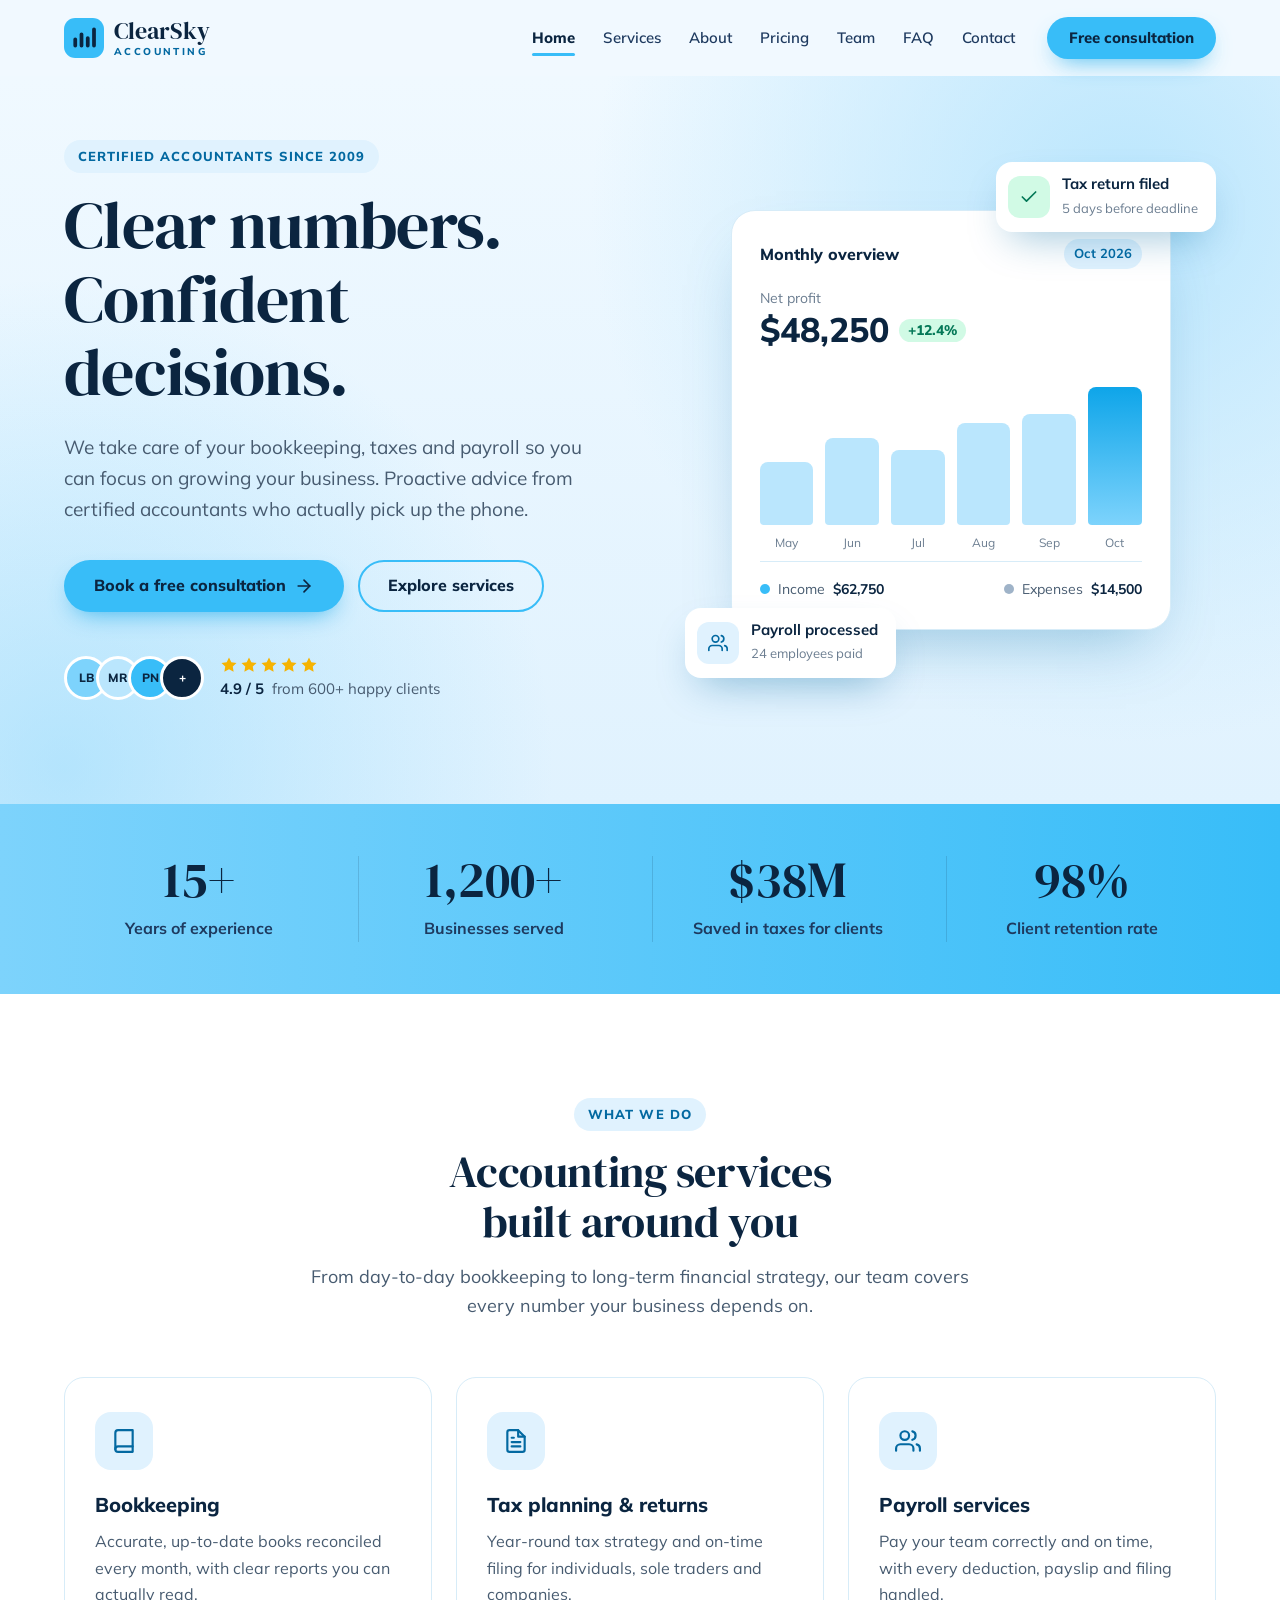
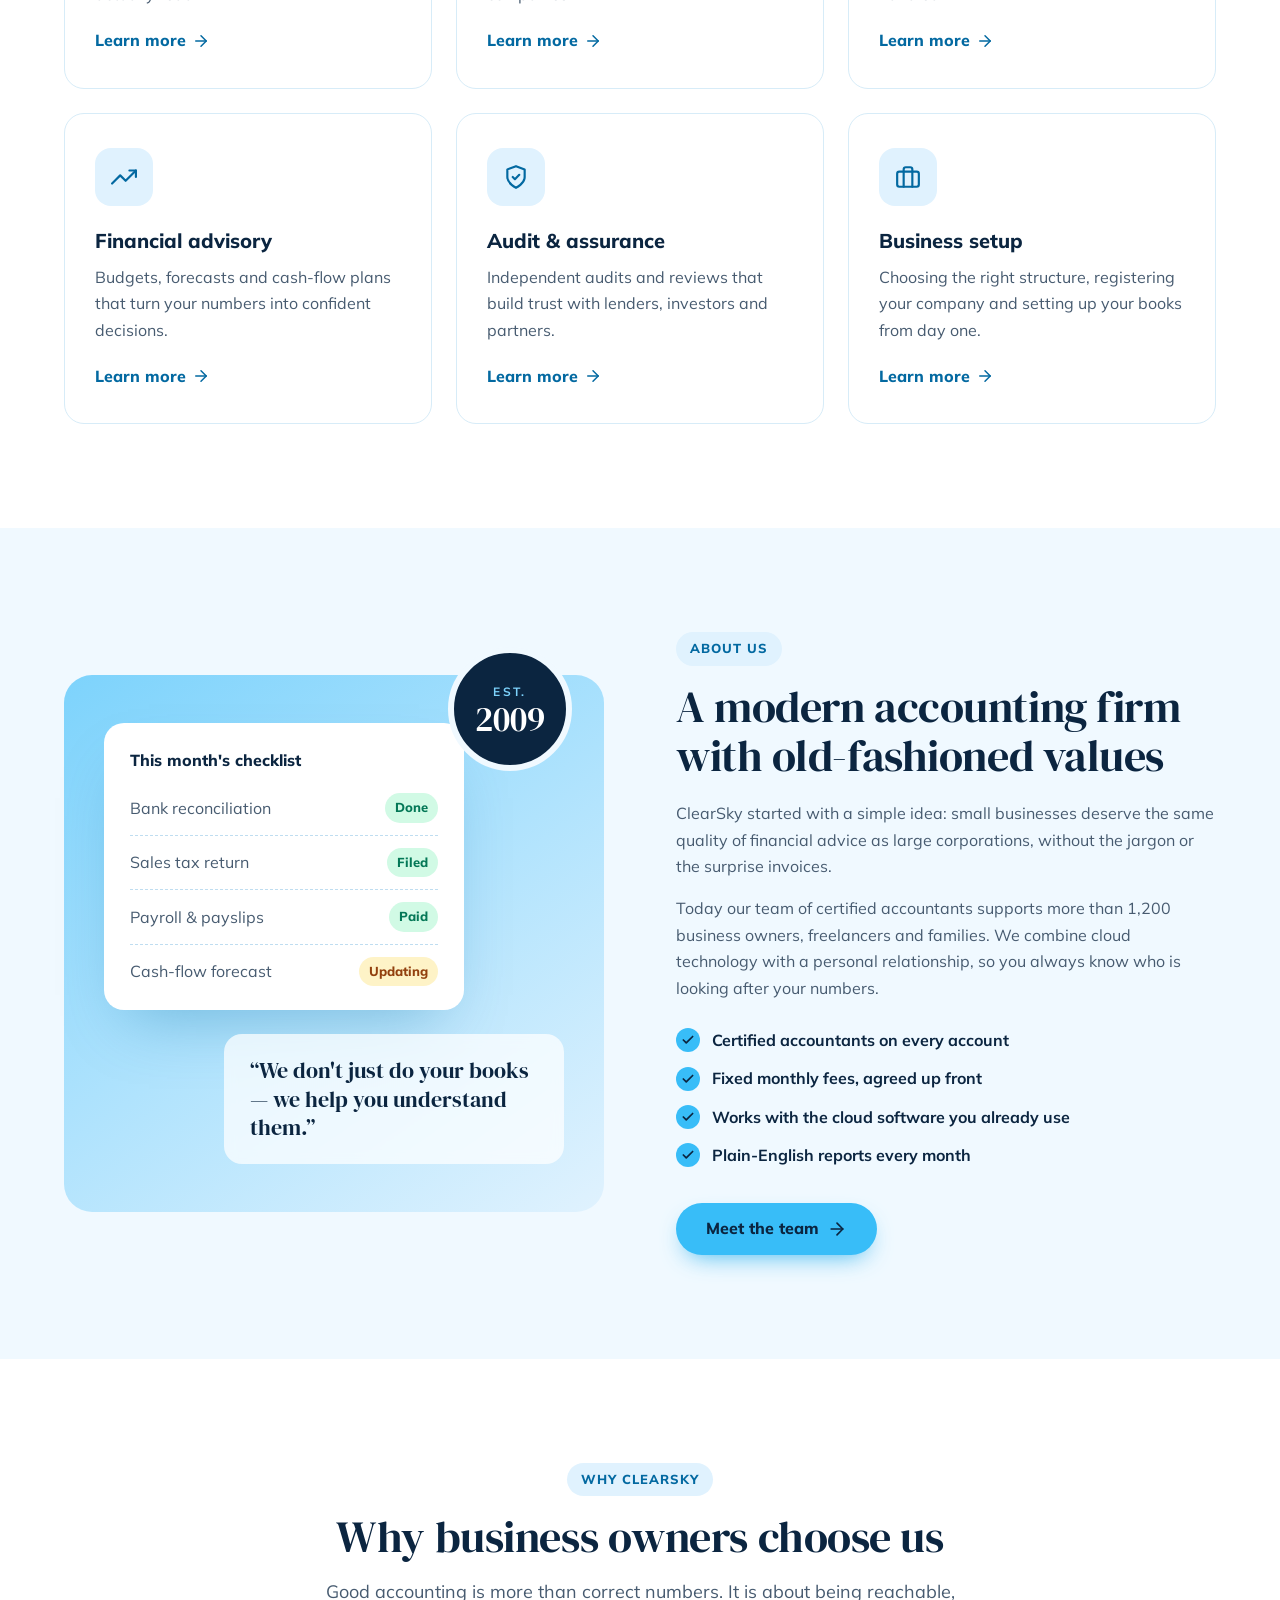
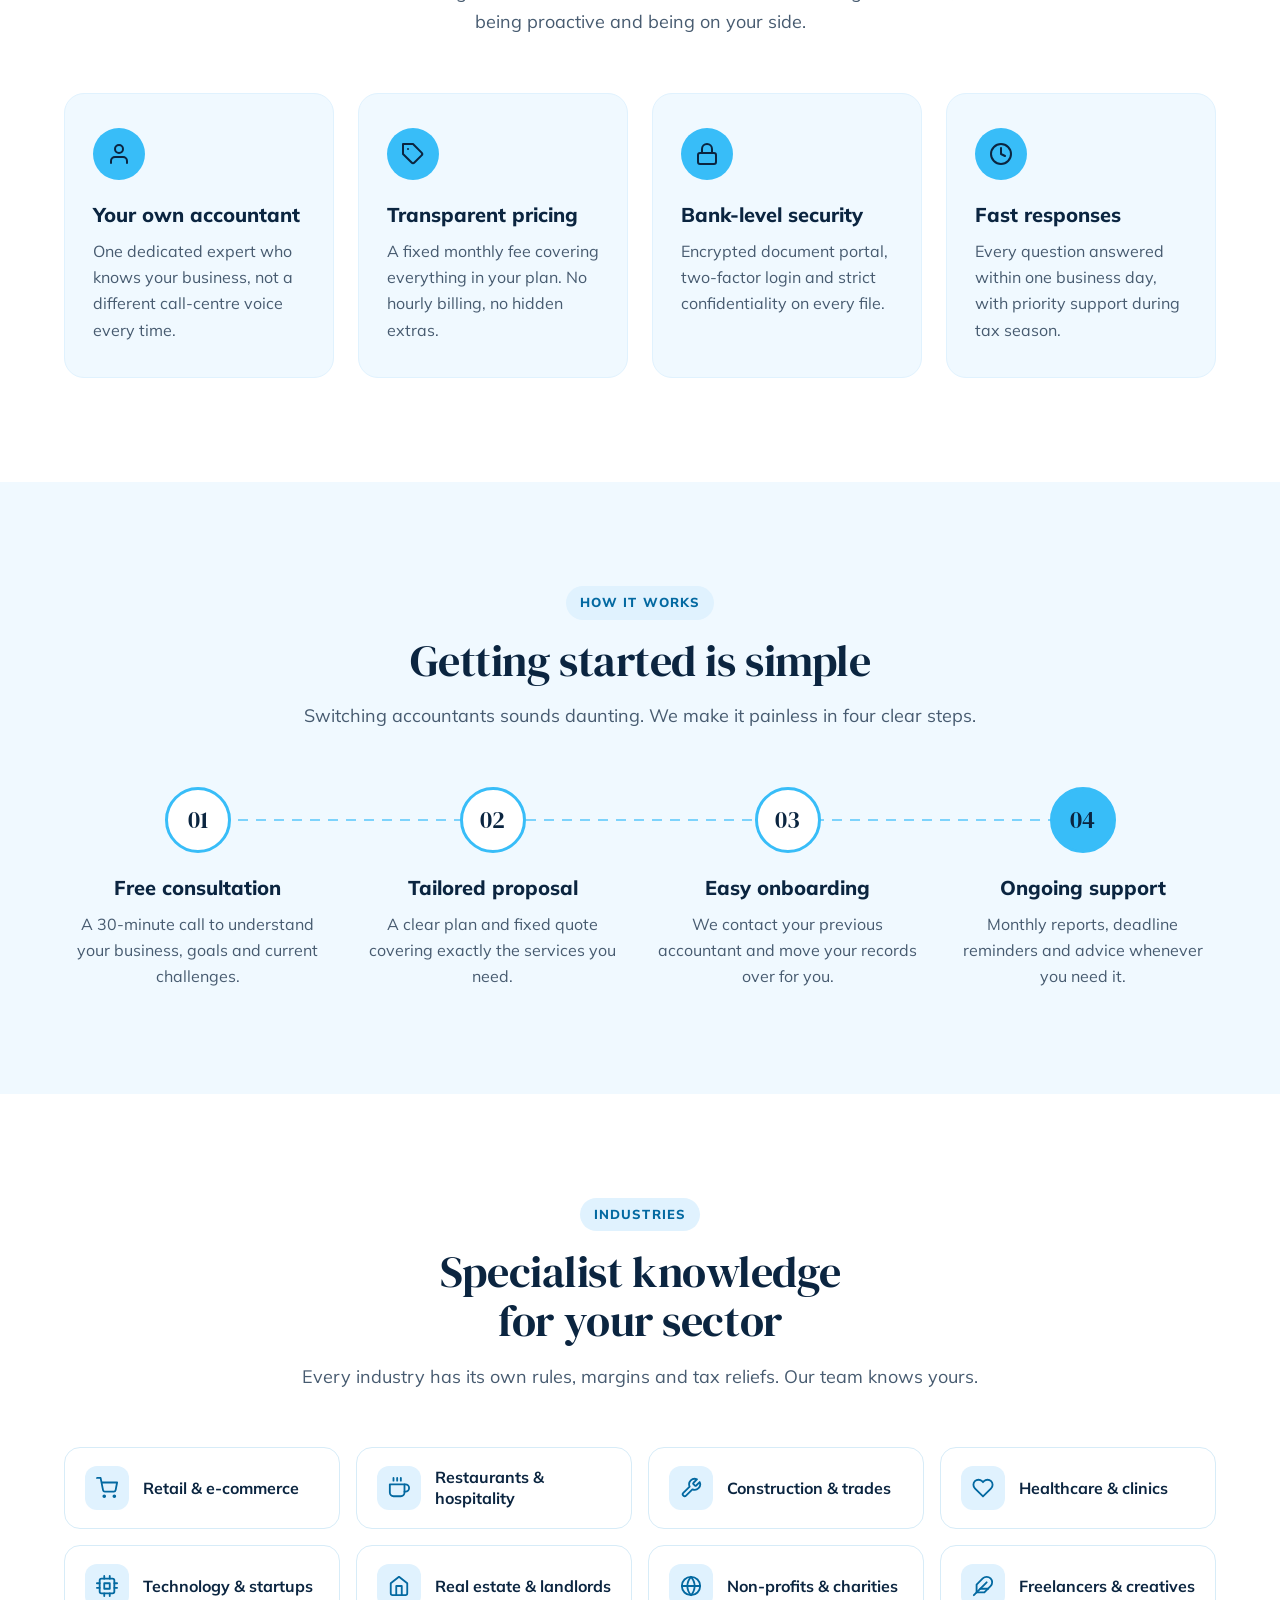
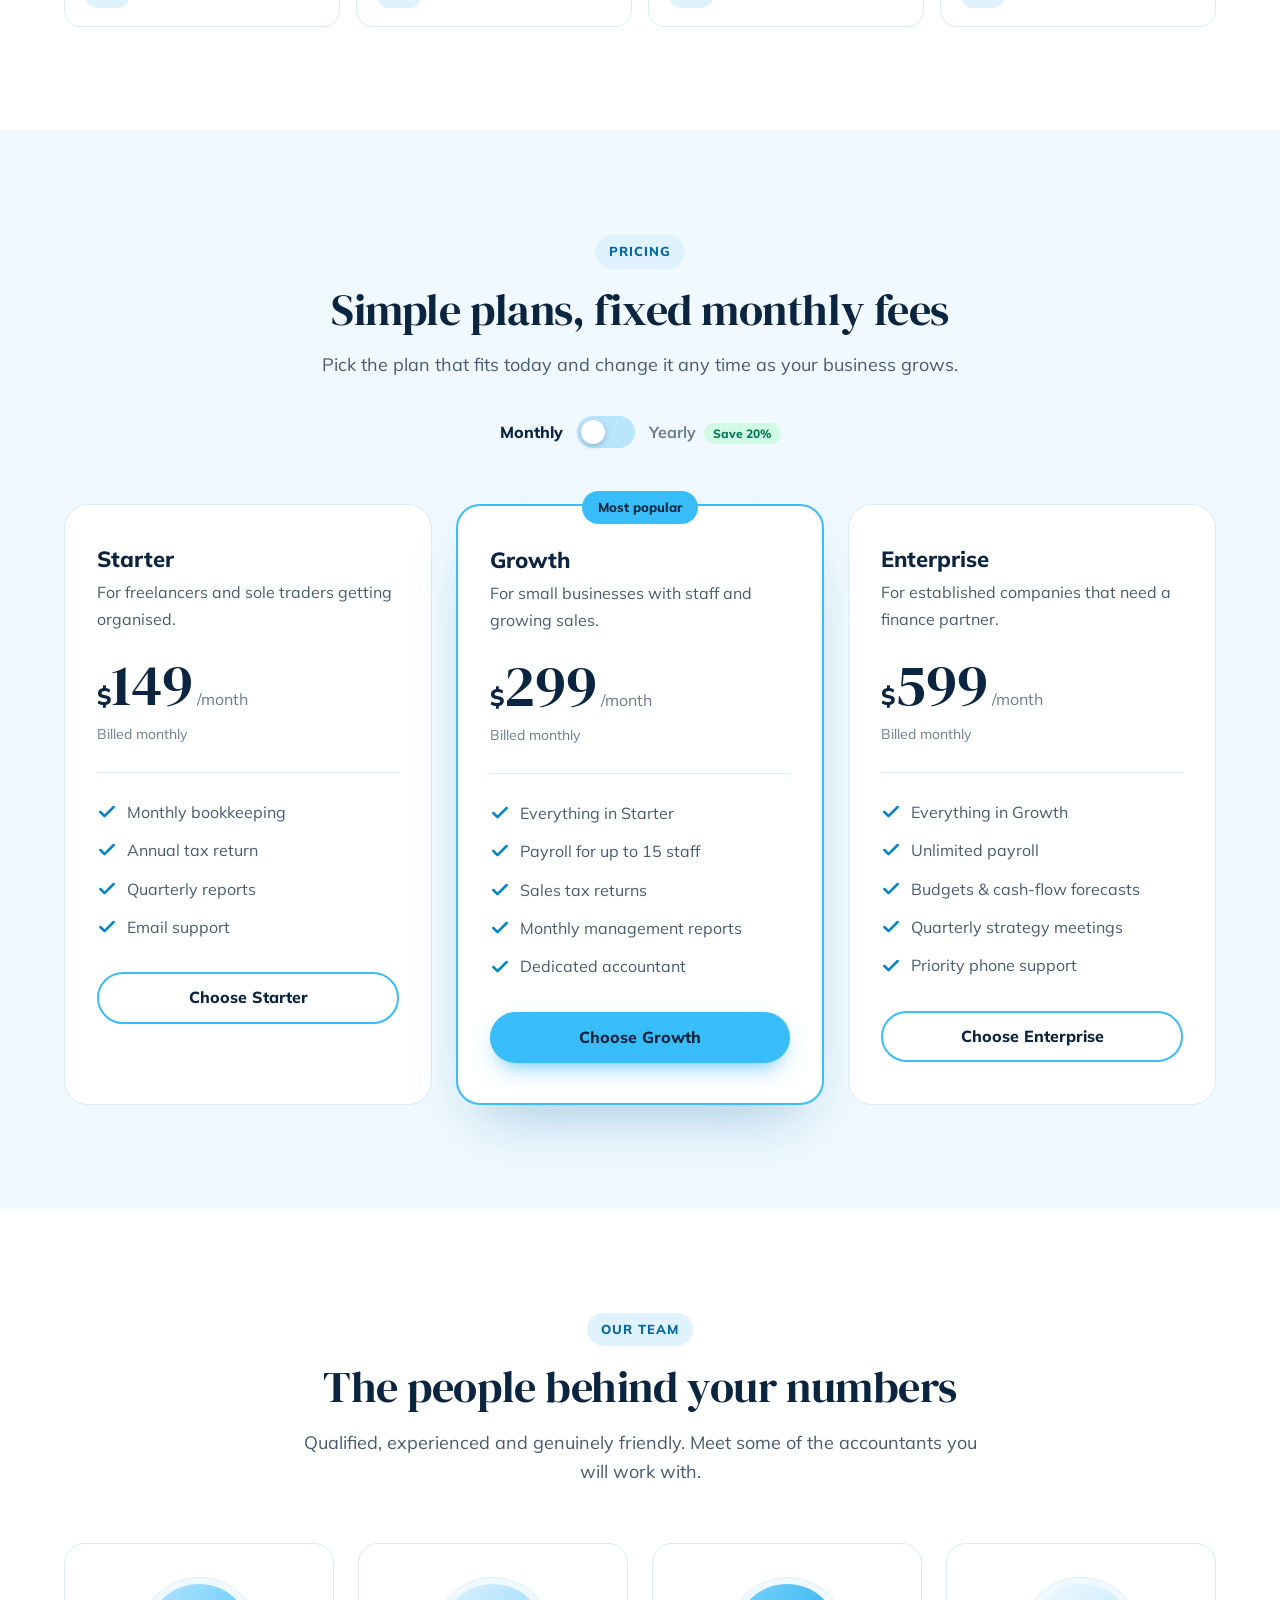
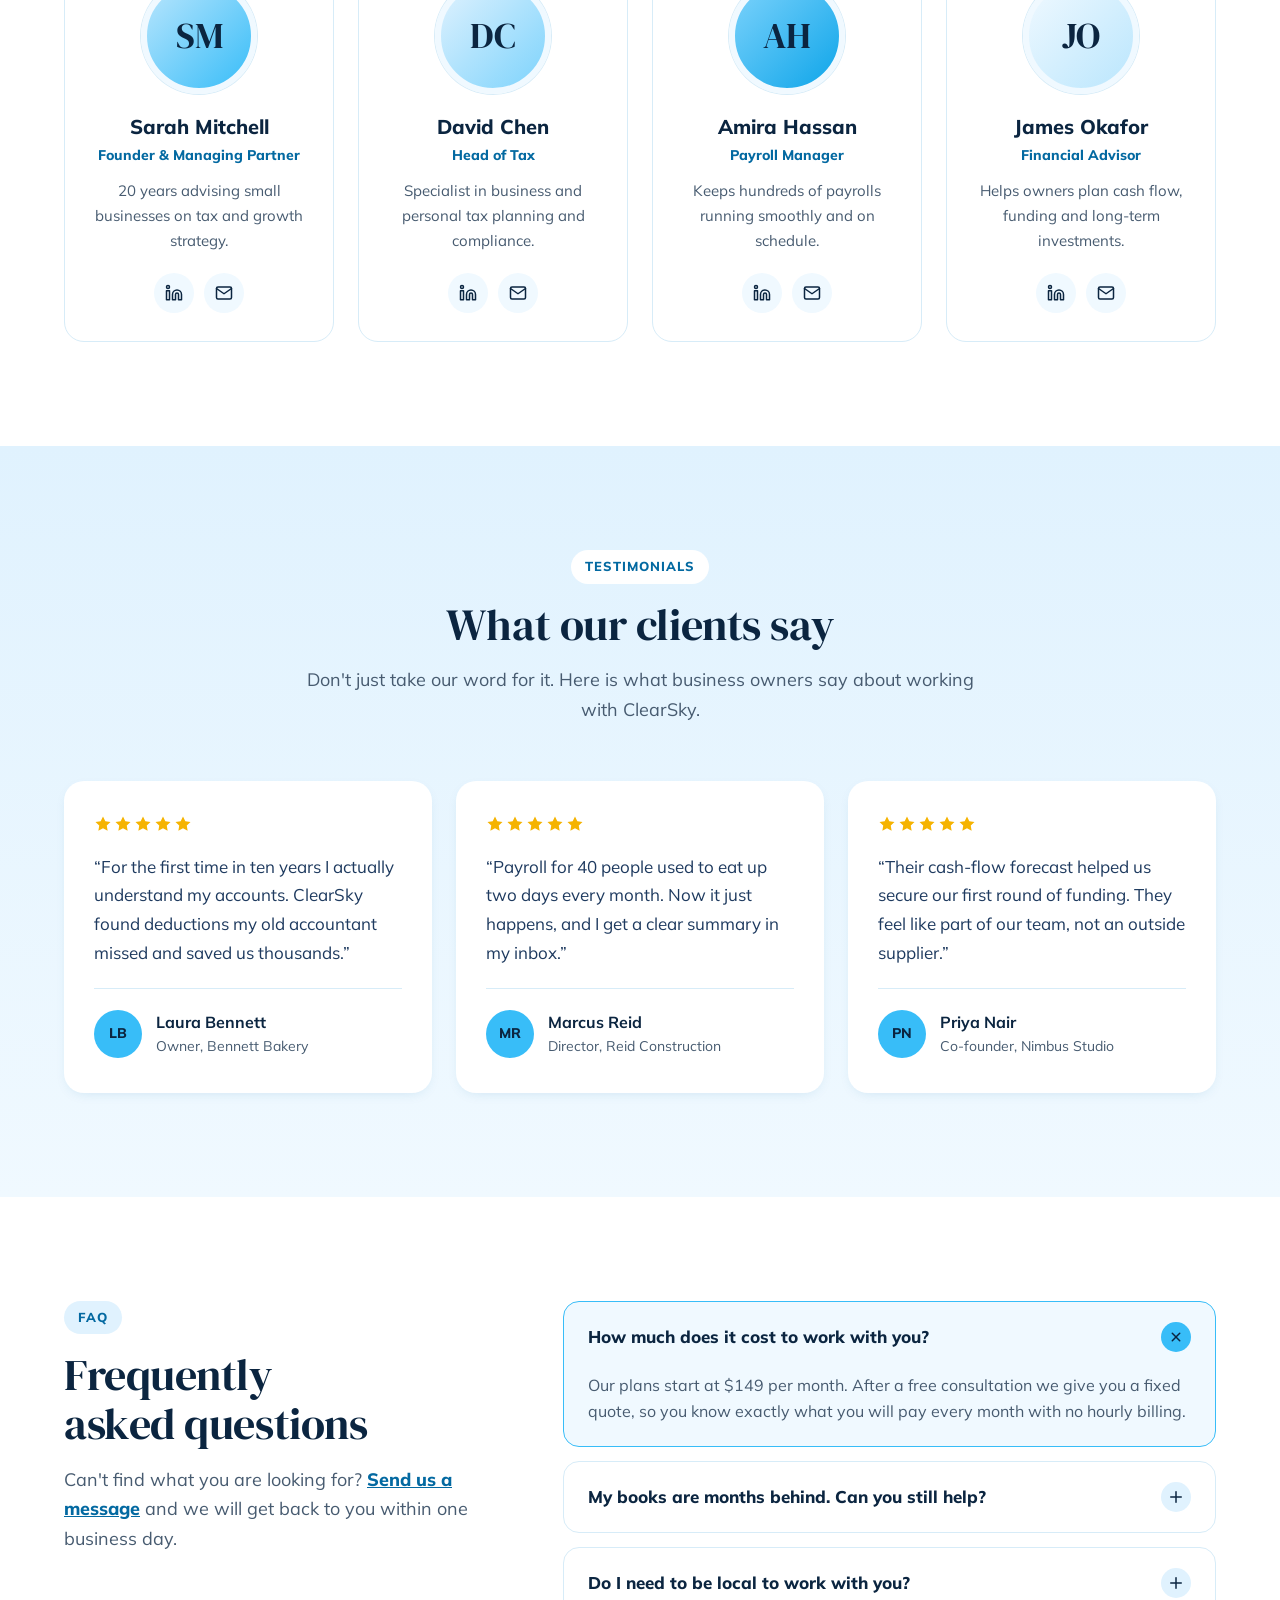
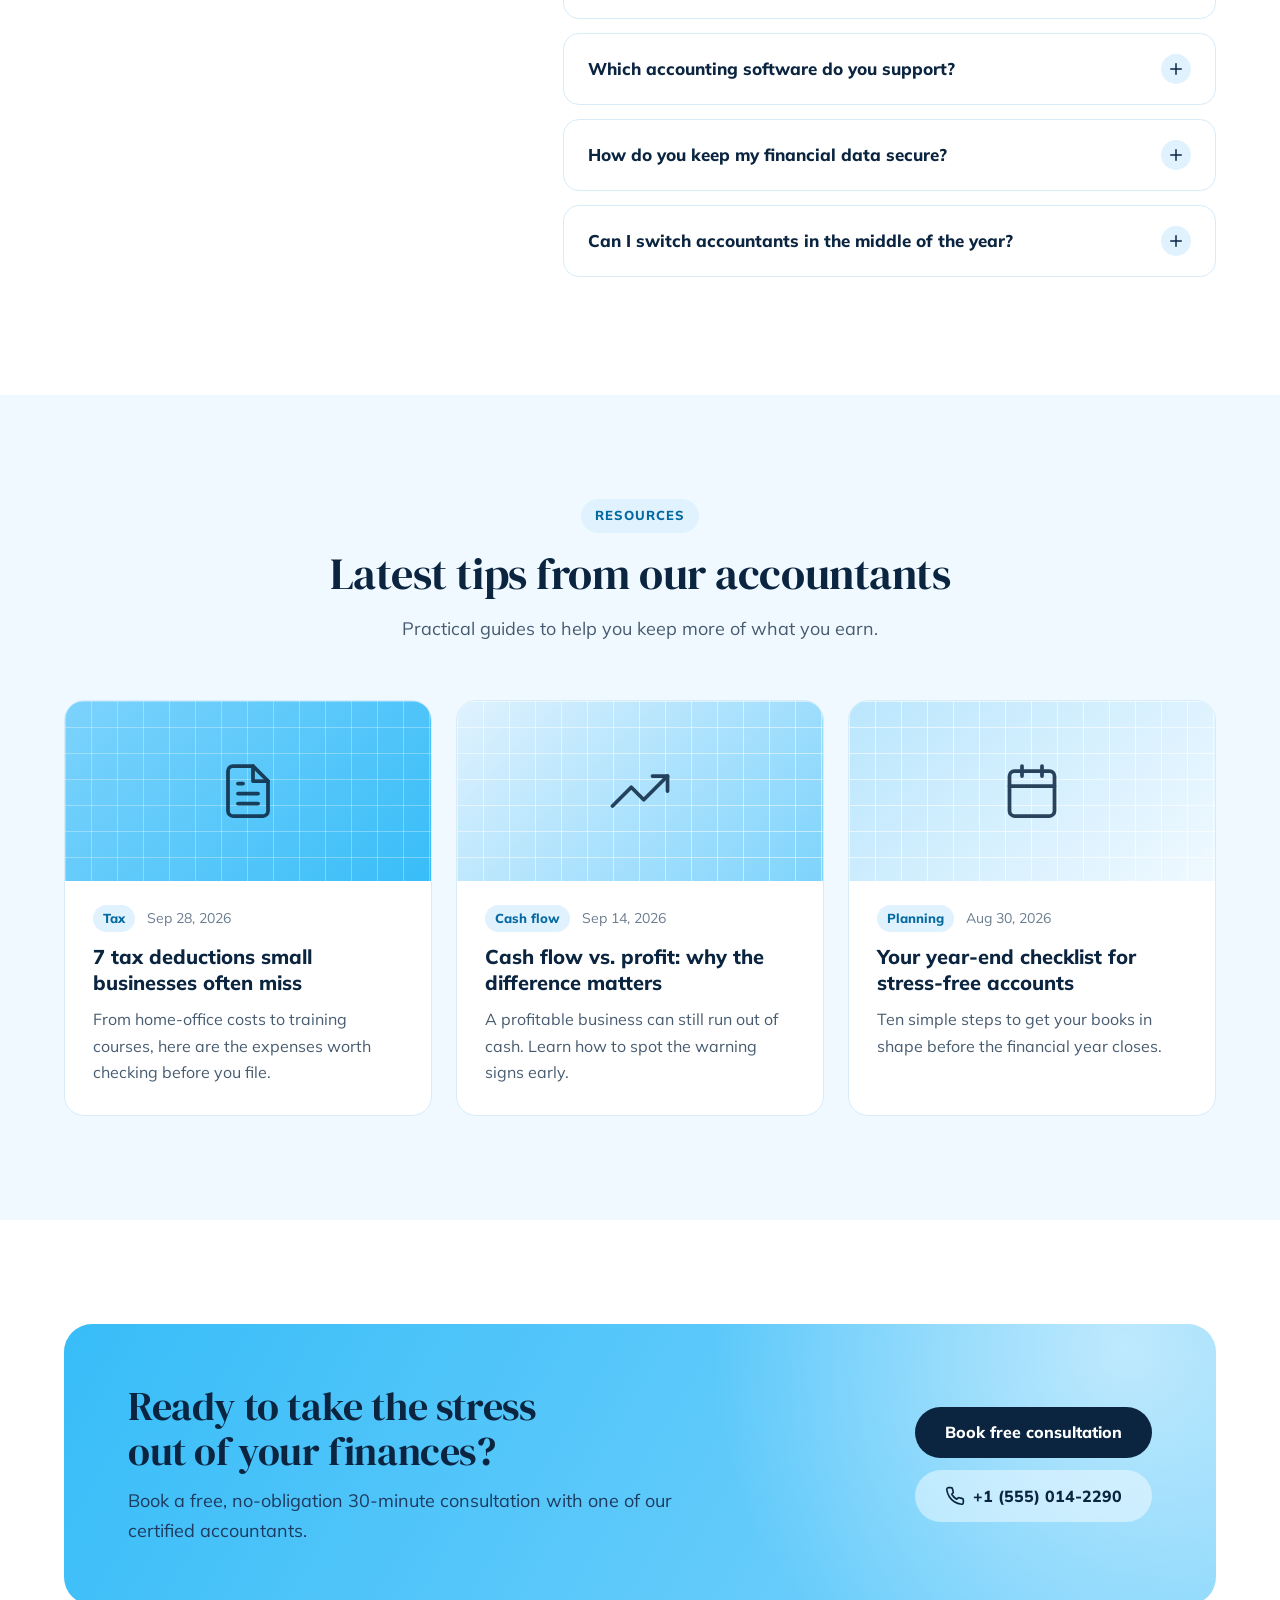
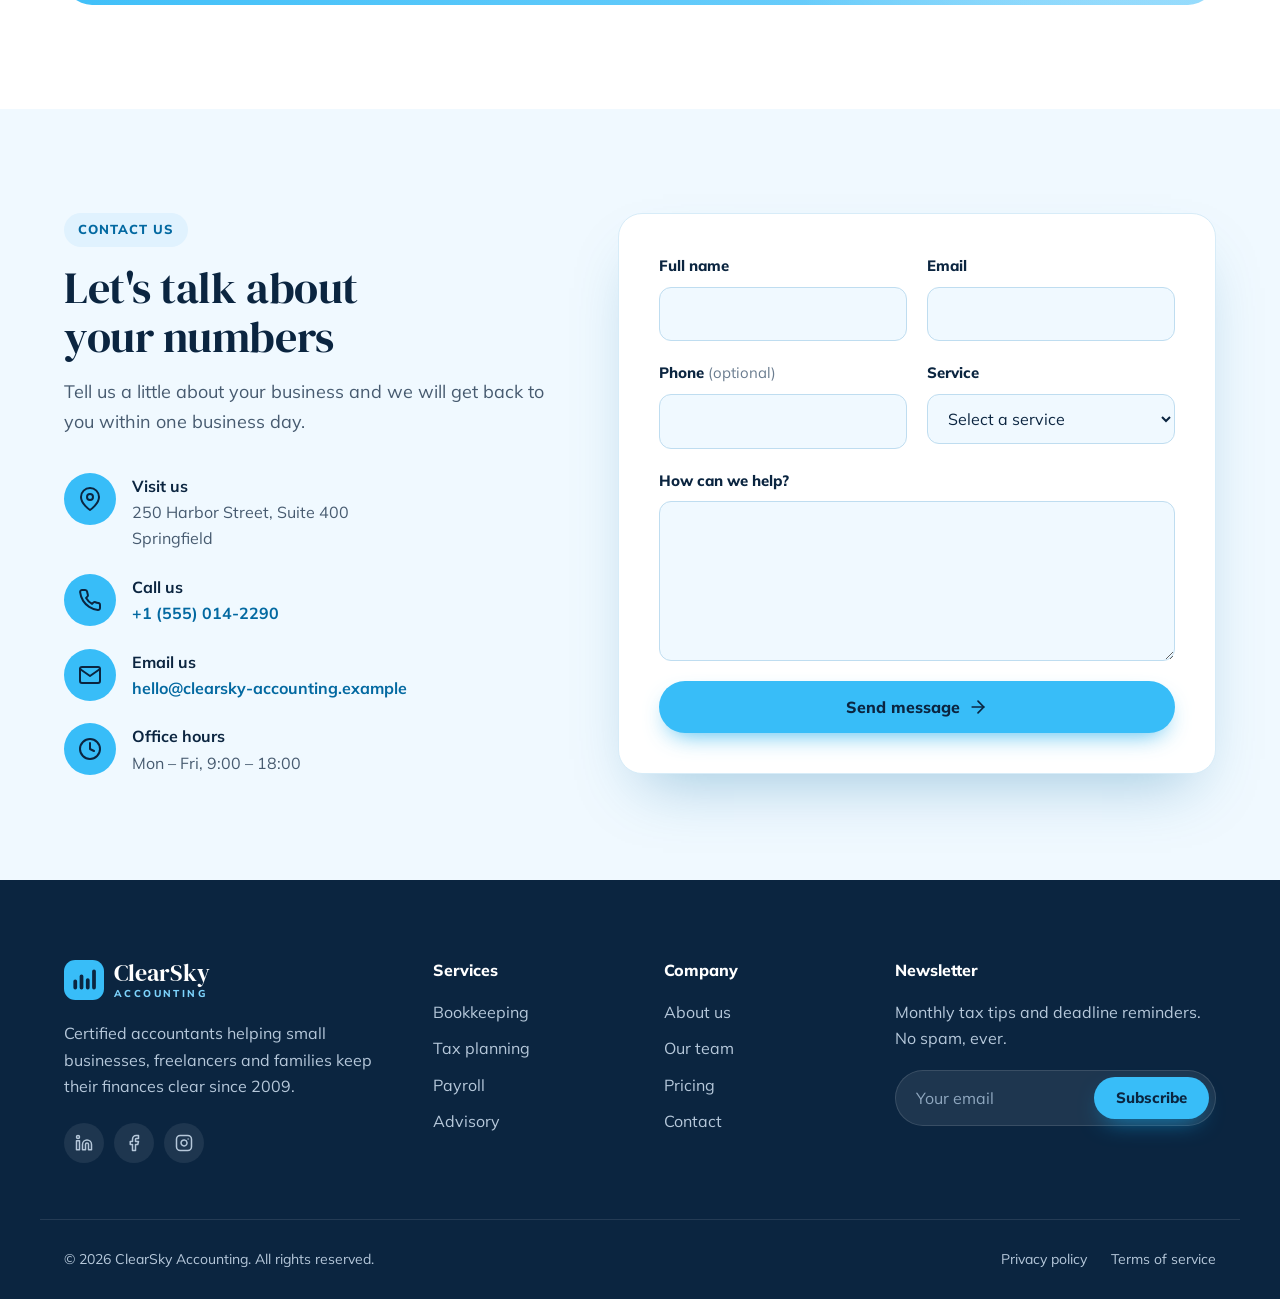
==== Accountants/index.html @ 0ec673eb "Add ClearSky accountants website with light blue theme Static one-page site (HTML, CSS, JS) with 14 " ====
<!DOCTYPE html>
<html lang="en">
<head>
    <meta charset="UTF-8">
    <meta name="viewport" content="width=device-width, initial-scale=1.0">
    <meta name="description" content="ClearSky Accounting — certified accountants for bookkeeping, tax planning, payroll and financial advice for small businesses and individuals.">
    <title>ClearSky Accounting</title>
    <link rel="preconnect" href="https://fonts.googleapis.com">
    <link rel="preconnect" href="https://fonts.gstatic.com" crossorigin>
    <link rel="stylesheet" href="https://fonts.googleapis.com/css2?family=DM+Serif+Display&family=Mulish:wght@400;600;700;800&display=swap">
    <link rel="stylesheet" href="style.css">
    <script>document.documentElement.classList.add('js');</script>
</head>
<body>
    <!-- Icon sprite: each icon is reused below with <use href="#icon-name"> -->
    <svg class="sprite" xmlns="http://www.w3.org/2000/svg" aria-hidden="true">
        <symbol id="i-book" viewBox="0 0 24 24"><path d="M4 19.5A2.5 2.5 0 0 1 6.5 17H20"/><path d="M6.5 2H20v20H6.5A2.5 2.5 0 0 1 4 19.5v-15A2.5 2.5 0 0 1 6.5 2z"/></symbol>
        <symbol id="i-file" viewBox="0 0 24 24"><path d="M14 2H6a2 2 0 0 0-2 2v16a2 2 0 0 0 2 2h12a2 2 0 0 0 2-2V8z"/><polyline points="14 2 14 8 20 8"/><line x1="16" y1="13" x2="8" y2="13"/><line x1="16" y1="17" x2="8" y2="17"/><line x1="10" y1="9" x2="8" y2="9"/></symbol>
        <symbol id="i-users" viewBox="0 0 24 24"><path d="M17 21v-2a4 4 0 0 0-4-4H5a4 4 0 0 0-4 4v2"/><circle cx="9" cy="7" r="4"/><path d="M23 21v-2a4 4 0 0 0-3-3.87"/><path d="M16 3.13a4 4 0 0 1 0 7.75"/></symbol>
        <symbol id="i-trend" viewBox="0 0 24 24"><polyline points="23 6 13.5 15.5 8.5 10.5 1 18"/><polyline points="17 6 23 6 23 12"/></symbol>
        <symbol id="i-shield" viewBox="0 0 24 24"><path d="M12 22s8-4 8-10V5l-8-3-8 3v7c0 6 8 10 8 10z"/><polyline points="9 12 11 14 15 10"/></symbol>
        <symbol id="i-briefcase" viewBox="0 0 24 24"><rect x="2" y="7" width="20" height="14" rx="2"/><path d="M16 21V5a2 2 0 0 0-2-2h-4a2 2 0 0 0-2 2v16"/></symbol>
        <symbol id="i-check" viewBox="0 0 24 24"><polyline points="20 6 9 17 4 12"/></symbol>
        <symbol id="i-user" viewBox="0 0 24 24"><path d="M20 21v-2a4 4 0 0 0-4-4H8a4 4 0 0 0-4 4v2"/><circle cx="12" cy="7" r="4"/></symbol>
        <symbol id="i-tag" viewBox="0 0 24 24"><path d="M20.59 13.41l-7.17 7.17a2 2 0 0 1-2.83 0L2 12V2h10l8.59 8.59a2 2 0 0 1 0 2.82z"/><line x1="7" y1="7" x2="7.01" y2="7"/></symbol>
        <symbol id="i-lock" viewBox="0 0 24 24"><rect x="3" y="11" width="18" height="11" rx="2"/><path d="M7 11V7a5 5 0 0 1 10 0v4"/></symbol>
        <symbol id="i-clock" viewBox="0 0 24 24"><circle cx="12" cy="12" r="10"/><polyline points="12 6 12 12 16 14"/></symbol>
        <symbol id="i-phone" viewBox="0 0 24 24"><path d="M22 16.92v3a2 2 0 0 1-2.18 2 19.79 19.79 0 0 1-8.63-3.07 19.5 19.5 0 0 1-6-6 19.79 19.79 0 0 1-3.07-8.67A2 2 0 0 1 4.11 2h3a2 2 0 0 1 2 1.72c.13.96.36 1.9.7 2.81a2 2 0 0 1-.45 2.11L8.09 9.91a16 16 0 0 0 6 6l1.27-1.27a2 2 0 0 1 2.11-.45c.91.34 1.85.57 2.81.7A2 2 0 0 1 22 16.92z"/></symbol>
        <symbol id="i-mail" viewBox="0 0 24 24"><path d="M4 4h16c1.1 0 2 .9 2 2v12c0 1.1-.9 2-2 2H4c-1.1 0-2-.9-2-2V6c0-1.1.9-2 2-2z"/><polyline points="22 6 12 13 2 6"/></symbol>
        <symbol id="i-pin" viewBox="0 0 24 24"><path d="M21 10c0 7-9 13-9 13s-9-6-9-13a9 9 0 0 1 18 0z"/><circle cx="12" cy="10" r="3"/></symbol>
        <symbol id="i-arrow" viewBox="0 0 24 24"><line x1="5" y1="12" x2="19" y2="12"/><polyline points="12 5 19 12 12 19"/></symbol>
        <symbol id="i-up" viewBox="0 0 24 24"><line x1="12" y1="19" x2="12" y2="5"/><polyline points="5 12 12 5 19 12"/></symbol>
        <symbol id="i-plus" viewBox="0 0 24 24"><line x1="12" y1="5" x2="12" y2="19"/><line x1="5" y1="12" x2="19" y2="12"/></symbol>
        <symbol id="i-calendar" viewBox="0 0 24 24"><rect x="3" y="4" width="18" height="18" rx="2"/><line x1="16" y1="2" x2="16" y2="6"/><line x1="8" y1="2" x2="8" y2="6"/><line x1="3" y1="10" x2="21" y2="10"/></symbol>
        <symbol id="i-cart" viewBox="0 0 24 24"><circle cx="9" cy="21" r="1"/><circle cx="20" cy="21" r="1"/><path d="M1 1h4l2.68 13.39a2 2 0 0 0 2 1.61h9.72a2 2 0 0 0 2-1.61L23 6H6"/></symbol>
        <symbol id="i-coffee" viewBox="0 0 24 24"><path d="M18 8h1a4 4 0 0 1 0 8h-1"/><path d="M2 8h16v9a4 4 0 0 1-4 4H6a4 4 0 0 1-4-4V8z"/><line x1="6" y1="1" x2="6" y2="4"/><line x1="10" y1="1" x2="10" y2="4"/><line x1="14" y1="1" x2="14" y2="4"/></symbol>
        <symbol id="i-tool" viewBox="0 0 24 24"><path d="M14.7 6.3a1 1 0 0 0 0 1.4l1.6 1.6a1 1 0 0 0 1.4 0l3.77-3.77a6 6 0 0 1-7.94 7.94l-6.91 6.91a2.12 2.12 0 0 1-3-3l6.91-6.91a6 6 0 0 1 7.94-7.94l-3.76 3.76z"/></symbol>
        <symbol id="i-heart" viewBox="0 0 24 24"><path d="M20.84 4.61a5.5 5.5 0 0 0-7.78 0L12 5.67l-1.06-1.06a5.5 5.5 0 0 0-7.78 7.78l1.06 1.06L12 21.23l7.78-7.78 1.06-1.06a5.5 5.5 0 0 0 0-7.78z"/></symbol>
        <symbol id="i-cpu" viewBox="0 0 24 24"><rect x="4" y="4" width="16" height="16" rx="2"/><rect x="9" y="9" width="6" height="6"/><line x1="9" y1="1" x2="9" y2="4"/><line x1="15" y1="1" x2="15" y2="4"/><line x1="9" y1="20" x2="9" y2="23"/><line x1="15" y1="20" x2="15" y2="23"/><line x1="20" y1="9" x2="23" y2="9"/><line x1="20" y1="14" x2="23" y2="14"/><line x1="1" y1="9" x2="4" y2="9"/><line x1="1" y1="14" x2="4" y2="14"/></symbol>
        <symbol id="i-home" viewBox="0 0 24 24"><path d="M3 9l9-7 9 7v11a2 2 0 0 1-2 2H5a2 2 0 0 1-2-2z"/><polyline points="9 22 9 12 15 12 15 22"/></symbol>
        <symbol id="i-globe" viewBox="0 0 24 24"><circle cx="12" cy="12" r="10"/><line x1="2" y1="12" x2="22" y2="12"/><path d="M12 2a15.3 15.3 0 0 1 4 10 15.3 15.3 0 0 1-4 10 15.3 15.3 0 0 1-4-10 15.3 15.3 0 0 1 4-10z"/></symbol>
        <symbol id="i-feather" viewBox="0 0 24 24"><path d="M20.24 12.24a6 6 0 0 0-8.49-8.49L5 10.5V19h8.5z"/><line x1="16" y1="8" x2="2" y2="22"/><line x1="17.5" y1="15" x2="9" y2="15"/></symbol>
        <symbol id="i-linkedin" viewBox="0 0 24 24"><path d="M16 8a6 6 0 0 1 6 6v7h-4v-7a2 2 0 0 0-4 0v7h-4v-7a6 6 0 0 1 6-6z"/><rect x="2" y="9" width="4" height="12"/><circle cx="4" cy="4" r="2"/></symbol>
        <symbol id="i-facebook" viewBox="0 0 24 24"><path d="M18 2h-3a5 5 0 0 0-5 5v3H7v4h3v8h4v-8h3l1-4h-4V7a1 1 0 0 1 1-1h3z"/></symbol>
        <symbol id="i-instagram" viewBox="0 0 24 24"><rect x="2" y="2" width="20" height="20" rx="5"/><path d="M16 11.37A4 4 0 1 1 12.63 8 4 4 0 0 1 16 11.37z"/><line x1="17.5" y1="6.5" x2="17.51" y2="6.5"/></symbol>
        <symbol id="i-star" viewBox="0 0 24 24"><polygon points="12 2 15.09 8.26 22 9.27 17 14.14 18.18 21.02 12 17.77 5.82 21.02 7 14.14 2 9.27 8.91 8.26 12 2"/></symbol>
    </svg>

    <a class="skip-link" href="#main">Skip to content</a>

    <header class="site-header">
        <div class="container header-inner">
            <a class="logo" href="#home" aria-label="ClearSky Accounting home">
                <span class="logo-mark" aria-hidden="true">
                    <svg viewBox="0 0 32 32"><rect width="32" height="32" rx="9"/><path d="M9 22v-5M14 22v-9M19 22v-6M24 22V9"/></svg>
                </span>
                <span class="logo-text">ClearSky<small>Accounting</small></span>
            </a>

            <button class="nav-toggle" type="button" aria-expanded="false" aria-controls="site-nav" aria-label="Open menu">
                <span></span><span></span><span></span>
            </button>

            <nav class="site-nav" id="site-nav" aria-label="Main">
                <a href="#home" class="is-active">Home</a>
                <a href="#services">Services</a>
                <a href="#about">About</a>
                <a href="#pricing">Pricing</a>
                <a href="#team">Team</a>
                <a href="#faq">FAQ</a>
                <a href="#contact">Contact</a>
                <a href="#contact" class="btn btn-primary btn-small nav-cta">Free consultation</a>
            </nav>
        </div>
    </header>

    <main id="main">

        <!-- 1. Hero -->
        <section class="hero" id="home">
            <div class="container hero-inner">
                <div class="hero-content">
                    <span class="eyebrow">Certified accountants since 2009</span>
                    <h1>Clear numbers.<br>Confident decisions.</h1>
                    <p class="lead">We take care of your bookkeeping, taxes and payroll so you can focus on growing your business. Proactive advice from certified accountants who actually pick up the phone.</p>
                    <div class="hero-actions">
                        <a href="#contact" class="btn btn-primary">Book a free consultation <svg class="icon"><use href="#i-arrow"/></svg></a>
                        <a href="#services" class="btn btn-outline">Explore services</a>
                    </div>
                    <div class="hero-proof">
                        <div class="avatar-stack" aria-hidden="true">
                            <span>LB</span><span>MR</span><span>PN</span><span>+</span>
                        </div>
                        <p><span class="stars" aria-hidden="true"><svg><use href="#i-star"/></svg><svg><use href="#i-star"/></svg><svg><use href="#i-star"/></svg><svg><use href="#i-star"/></svg><svg><use href="#i-star"/></svg></span><strong>4.9 / 5</strong> from 600+ happy clients</p>
                    </div>
                </div>

                <div class="hero-visual" aria-hidden="true">
                    <div class="dash-card">
                        <div class="dash-head">
                            <span class="dash-title">Monthly overview</span>
                            <span class="dash-badge">Oct 2026</span>
                        </div>
                        <p class="dash-label">Net profit</p>
                        <p class="dash-value">$48,250 <span class="dash-trend">+12.4%</span></p>
                        <div class="dash-chart">
                            <div class="bar" style="--h: 42%"><span>May</span></div>
                            <div class="bar" style="--h: 58%"><span>Jun</span></div>
                            <div class="bar" style="--h: 50%"><span>Jul</span></div>
                            <div class="bar" style="--h: 68%"><span>Aug</span></div>
                            <div class="bar" style="--h: 74%"><span>Sep</span></div>
                            <div class="bar bar-current" style="--h: 92%"><span>Oct</span></div>
                        </div>
                        <div class="dash-legend">
                            <div><span class="dot dot-in"></span>Income <strong>$62,750</strong></div>
                            <div><span class="dot dot-out"></span>Expenses <strong>$14,500</strong></div>
                        </div>
                    </div>
                    <div class="float-card float-top">
                        <span class="float-icon"><svg class="icon"><use href="#i-check"/></svg></span>
                        <div><strong>Tax return filed</strong><small>5 days before deadline</small></div>
                    </div>
                    <div class="float-card float-bottom">
                        <span class="float-icon"><svg class="icon"><use href="#i-users"/></svg></span>
                        <div><strong>Payroll processed</strong><small>24 employees paid</small></div>
                    </div>
                </div>
            </div>
        </section>

        <!-- 2. Stats -->
        <section class="stats" aria-label="ClearSky in numbers">
            <div class="container stats-grid">
                <div class="stat">
                    <p class="stat-number"><span data-count="15">15</span>+</p>
                    <p class="stat-label">Years of experience</p>
                </div>
                <div class="stat">
                    <p class="stat-number"><span data-count="1200">1,200</span>+</p>
                    <p class="stat-label">Businesses served</p>
                </div>
                <div class="stat">
                    <p class="stat-number">$<span data-count="38">38</span>M</p>
                    <p class="stat-label">Saved in taxes for clients</p>
                </div>
                <div class="stat">
                    <p class="stat-number"><span data-count="98">98</span>%</p>
                    <p class="stat-label">Client retention rate</p>
                </div>
            </div>
        </section>

        <!-- 3. Services -->
        <section class="section" id="services">
            <div class="container">
                <div class="section-head reveal">
                    <span class="eyebrow">What we do</span>
                    <h2>Accounting services built around you</h2>
                    <p>From day-to-day bookkeeping to long-term financial strategy, our team covers every number your business depends on.</p>
                </div>
                <div class="services-grid">
                    <article class="service-card reveal">
                        <span class="icon-box"><svg class="icon"><use href="#i-book"/></svg></span>
                        <h3>Bookkeeping</h3>
                        <p>Accurate, up-to-date books reconciled every month, with clear reports you can actually read.</p>
                        <a href="#contact" class="text-link">Learn more <svg class="icon"><use href="#i-arrow"/></svg></a>
                    </article>
                    <article class="service-card reveal">
                        <span class="icon-box"><svg class="icon"><use href="#i-file"/></svg></span>
                        <h3>Tax planning &amp; returns</h3>
                        <p>Year-round tax strategy and on-time filing for individuals, sole traders and companies.</p>
                        <a href="#contact" class="text-link">Learn more <svg class="icon"><use href="#i-arrow"/></svg></a>
                    </article>
                    <article class="service-card reveal">
                        <span class="icon-box"><svg class="icon"><use href="#i-users"/></svg></span>
                        <h3>Payroll services</h3>
                        <p>Pay your team correctly and on time, with every deduction, payslip and filing handled.</p>
                        <a href="#contact" class="text-link">Learn more <svg class="icon"><use href="#i-arrow"/></svg></a>
                    </article>
                    <article class="service-card reveal">
                        <span class="icon-box"><svg class="icon"><use href="#i-trend"/></svg></span>
                        <h3>Financial advisory</h3>
                        <p>Budgets, forecasts and cash-flow plans that turn your numbers into confident decisions.</p>
                        <a href="#contact" class="text-link">Learn more <svg class="icon"><use href="#i-arrow"/></svg></a>
                    </article>
                    <article class="service-card reveal">
                        <span class="icon-box"><svg class="icon"><use href="#i-shield"/></svg></span>
                        <h3>Audit &amp; assurance</h3>
                        <p>Independent audits and reviews that build trust with lenders, investors and partners.</p>
                        <a href="#contact" class="text-link">Learn more <svg class="icon"><use href="#i-arrow"/></svg></a>
                    </article>
                    <article class="service-card reveal">
                        <span class="icon-box"><svg class="icon"><use href="#i-briefcase"/></svg></span>
                        <h3>Business setup</h3>
                        <p>Choosing the right structure, registering your company and setting up your books from day one.</p>
                        <a href="#contact" class="text-link">Learn more <svg class="icon"><use href="#i-arrow"/></svg></a>
                    </article>
                </div>
            </div>
        </section>

        <!-- 4. About -->
        <section class="section section-tint" id="about">
            <div class="container about-inner">
                <div class="about-visual reveal" aria-hidden="true">
                    <div class="ledger-card">
                        <p class="ledger-title">This month's checklist</p>
                        <ul>
                            <li><span>Bank reconciliation</span><em class="pill pill-done">Done</em></li>
                            <li><span>Sales tax return</span><em class="pill pill-done">Filed</em></li>
                            <li><span>Payroll &amp; payslips</span><em class="pill pill-done">Paid</em></li>
                            <li><span>Cash-flow forecast</span><em class="pill pill-progress">Updating</em></li>
                        </ul>
                    </div>
                    <div class="about-badge">
                        <strong>Est.</strong>
                        <span>2009</span>
                    </div>
                    <blockquote class="about-quote">“We don't just do your books — we help you understand them.”</blockquote>
                </div>
                <div class="about-content reveal">
                    <span class="eyebrow">About us</span>
                    <h2>A modern accounting firm with old-fashioned values</h2>
                    <p>ClearSky started with a simple idea: small businesses deserve the same quality of financial advice as large corporations, without the jargon or the surprise invoices.</p>
                    <p>Today our team of certified accountants supports more than 1,200 business owners, freelancers and families. We combine cloud technology with a personal relationship, so you always know who is looking after your numbers.</p>
                    <ul class="check-list">
                        <li><svg class="icon"><use href="#i-check"/></svg>Certified accountants on every account</li>
                        <li><svg class="icon"><use href="#i-check"/></svg>Fixed monthly fees, agreed up front</li>
                        <li><svg class="icon"><use href="#i-check"/></svg>Works with the cloud software you already use</li>
                        <li><svg class="icon"><use href="#i-check"/></svg>Plain-English reports every month</li>
                    </ul>
                    <a href="#team" class="btn btn-primary">Meet the team <svg class="icon"><use href="#i-arrow"/></svg></a>
                </div>
            </div>
        </section>

        <!-- 5. Why choose us -->
        <section class="section" id="why">
            <div class="container">
                <div class="section-head reveal">
                    <span class="eyebrow">Why ClearSky</span>
                    <h2>Why business owners choose us</h2>
                    <p>Good accounting is more than correct numbers. It is about being reachable, being proactive and being on your side.</p>
                </div>
                <div class="why-grid">
                    <div class="why-card reveal">
                        <span class="icon-circle"><svg class="icon"><use href="#i-user"/></svg></span>
                        <h3>Your own accountant</h3>
                        <p>One dedicated expert who knows your business, not a different call-centre voice every time.</p>
                    </div>
                    <div class="why-card reveal">
                        <span class="icon-circle"><svg class="icon"><use href="#i-tag"/></svg></span>
                        <h3>Transparent pricing</h3>
                        <p>A fixed monthly fee covering everything in your plan. No hourly billing, no hidden extras.</p>
                    </div>
                    <div class="why-card reveal">
                        <span class="icon-circle"><svg class="icon"><use href="#i-lock"/></svg></span>
                        <h3>Bank-level security</h3>
                        <p>Encrypted document portal, two-factor login and strict confidentiality on every file.</p>
                    </div>
                    <div class="why-card reveal">
                        <span class="icon-circle"><svg class="icon"><use href="#i-clock"/></svg></span>
                        <h3>Fast responses</h3>
                        <p>Every question answered within one business day, with priority support during tax season.</p>
                    </div>
                </div>
            </div>
        </section>

        <!-- 6. How it works -->
        <section class="section section-tint" id="process">
            <div class="container">
                <div class="section-head reveal">
                    <span class="eyebrow">How it works</span>
                    <h2>Getting started is simple</h2>
                    <p>Switching accountants sounds daunting. We make it painless in four clear steps.</p>
                </div>
                <ol class="steps">
                    <li class="step reveal">
                        <span class="step-number">01</span>
                        <h3>Free consultation</h3>
                        <p>A 30-minute call to understand your business, goals and current challenges.</p>
                    </li>
                    <li class="step reveal">
                        <span class="step-number">02</span>
                        <h3>Tailored proposal</h3>
                        <p>A clear plan and fixed quote covering exactly the services you need.</p>
                    </li>
                    <li class="step reveal">
                        <span class="step-number">03</span>
                        <h3>Easy onboarding</h3>
                        <p>We contact your previous accountant and move your records over for you.</p>
                    </li>
                    <li class="step reveal">
                        <span class="step-number">04</span>
                        <h3>Ongoing support</h3>
                        <p>Monthly reports, deadline reminders and advice whenever you need it.</p>
                    </li>
                </ol>
            </div>
        </section>

        <!-- 7. Industries -->
        <section class="section" id="industries">
            <div class="container">
                <div class="section-head reveal">
                    <span class="eyebrow">Industries</span>
                    <h2>Specialist knowledge for your sector</h2>
                    <p>Every industry has its own rules, margins and tax reliefs. Our team knows yours.</p>
                </div>
                <ul class="industry-grid">
                    <li class="industry reveal"><svg class="icon"><use href="#i-cart"/></svg>Retail &amp; e-commerce</li>
                    <li class="industry reveal"><svg class="icon"><use href="#i-coffee"/></svg>Restaurants &amp; hospitality</li>
                    <li class="industry reveal"><svg class="icon"><use href="#i-tool"/></svg>Construction &amp; trades</li>
                    <li class="industry reveal"><svg class="icon"><use href="#i-heart"/></svg>Healthcare &amp; clinics</li>
                    <li class="industry reveal"><svg class="icon"><use href="#i-cpu"/></svg>Technology &amp; startups</li>
                    <li class="industry reveal"><svg class="icon"><use href="#i-home"/></svg>Real estate &amp; landlords</li>
                    <li class="industry reveal"><svg class="icon"><use href="#i-globe"/></svg>Non-profits &amp; charities</li>
                    <li class="industry reveal"><svg class="icon"><use href="#i-feather"/></svg>Freelancers &amp; creatives</li>
                </ul>
            </div>
        </section>

        <!-- 8. Pricing -->
        <section class="section section-tint" id="pricing">
            <div class="container">
                <div class="section-head reveal">
                    <span class="eyebrow">Pricing</span>
                    <h2>Simple plans, fixed monthly fees</h2>
                    <p>Pick the plan that fits today and change it any time as your business grows.</p>
                </div>

                <div class="billing-switch reveal">
                    <span id="label-monthly" class="is-current">Monthly</span>
                    <button class="switch" id="billing-toggle" type="button" role="switch" aria-checked="false" aria-label="Yearly billing"><span></span></button>
                    <span id="label-yearly">Yearly <em>Save 20%</em></span>
                </div>

                <div class="pricing-grid">
                    <article class="price-card reveal">
                        <h3>Starter</h3>
                        <p class="price-desc">For freelancers and sole traders getting organised.</p>
                        <p class="price"><span class="currency">$</span><span class="amount" data-monthly="149" data-yearly="119">149</span><span class="period">/month</span></p>
                        <p class="price-note">Billed monthly</p>
                        <ul class="price-features">
                            <li><svg class="icon"><use href="#i-check"/></svg>Monthly bookkeeping</li>
                            <li><svg class="icon"><use href="#i-check"/></svg>Annual tax return</li>
                            <li><svg class="icon"><use href="#i-check"/></svg>Quarterly reports</li>
                            <li><svg class="icon"><use href="#i-check"/></svg>Email support</li>
                        </ul>
                        <a href="#contact" class="btn btn-outline btn-block">Choose Starter</a>
                    </article>

                    <article class="price-card price-card-featured reveal">
                        <span class="price-badge">Most popular</span>
                        <h3>Growth</h3>
                        <p class="price-desc">For small businesses with staff and growing sales.</p>
                        <p class="price"><span class="currency">$</span><span class="amount" data-monthly="299" data-yearly="239">299</span><span class="period">/month</span></p>
                        <p class="price-note">Billed monthly</p>
                        <ul class="price-features">
                            <li><svg class="icon"><use href="#i-check"/></svg>Everything in Starter</li>
                            <li><svg class="icon"><use href="#i-check"/></svg>Payroll for up to 15 staff</li>
                            <li><svg class="icon"><use href="#i-check"/></svg>Sales tax returns</li>
                            <li><svg class="icon"><use href="#i-check"/></svg>Monthly management reports</li>
                            <li><svg class="icon"><use href="#i-check"/></svg>Dedicated accountant</li>
                        </ul>
                        <a href="#contact" class="btn btn-primary btn-block">Choose Growth</a>
                    </article>

                    <article class="price-card reveal">
                        <h3>Enterprise</h3>
                        <p class="price-desc">For established companies that need a finance partner.</p>
                        <p class="price"><span class="currency">$</span><span class="amount" data-monthly="599" data-yearly="479">599</span><span class="period">/month</span></p>
                        <p class="price-note">Billed monthly</p>
                        <ul class="price-features">
                            <li><svg class="icon"><use href="#i-check"/></svg>Everything in Growth</li>
                            <li><svg class="icon"><use href="#i-check"/></svg>Unlimited payroll</li>
                            <li><svg class="icon"><use href="#i-check"/></svg>Budgets &amp; cash-flow forecasts</li>
                            <li><svg class="icon"><use href="#i-check"/></svg>Quarterly strategy meetings</li>
                            <li><svg class="icon"><use href="#i-check"/></svg>Priority phone support</li>
                        </ul>
                        <a href="#contact" class="btn btn-outline btn-block">Choose Enterprise</a>
                    </article>
                </div>
            </div>
        </section>

        <!-- 9. Team -->
        <section class="section" id="team">
            <div class="container">
                <div class="section-head reveal">
                    <span class="eyebrow">Our team</span>
                    <h2>The people behind your numbers</h2>
                    <p>Qualified, experienced and genuinely friendly. Meet some of the accountants you will work with.</p>
                </div>
                <div class="team-grid">
                    <article class="team-card reveal">
                        <div class="team-photo" aria-hidden="true">SM</div>
                        <h3>Sarah Mitchell</h3>
                        <p class="team-role">Founder &amp; Managing Partner</p>
                        <p>20 years advising small businesses on tax and growth strategy.</p>
                        <div class="team-social">
                            <a href="#" aria-label="Sarah Mitchell on LinkedIn"><svg class="icon"><use href="#i-linkedin"/></svg></a>
                            <a href="#contact" aria-label="Email Sarah Mitchell"><svg class="icon"><use href="#i-mail"/></svg></a>
                        </div>
                    </article>
                    <article class="team-card reveal">
                        <div class="team-photo" aria-hidden="true">DC</div>
                        <h3>David Chen</h3>
                        <p class="team-role">Head of Tax</p>
                        <p>Specialist in business and personal tax planning and compliance.</p>
                        <div class="team-social">
                            <a href="#" aria-label="David Chen on LinkedIn"><svg class="icon"><use href="#i-linkedin"/></svg></a>
                            <a href="#contact" aria-label="Email David Chen"><svg class="icon"><use href="#i-mail"/></svg></a>
                        </div>
                    </article>
                    <article class="team-card reveal">
                        <div class="team-photo" aria-hidden="true">AH</div>
                        <h3>Amira Hassan</h3>
                        <p class="team-role">Payroll Manager</p>
                        <p>Keeps hundreds of payrolls running smoothly and on schedule.</p>
                        <div class="team-social">
                            <a href="#" aria-label="Amira Hassan on LinkedIn"><svg class="icon"><use href="#i-linkedin"/></svg></a>
                            <a href="#contact" aria-label="Email Amira Hassan"><svg class="icon"><use href="#i-mail"/></svg></a>
                        </div>
                    </article>
                    <article class="team-card reveal">
                        <div class="team-photo" aria-hidden="true">JO</div>
                        <h3>James Okafor</h3>
                        <p class="team-role">Financial Advisor</p>
                        <p>Helps owners plan cash flow, funding and long-term investments.</p>
                        <div class="team-social">
                            <a href="#" aria-label="James Okafor on LinkedIn"><svg class="icon"><use href="#i-linkedin"/></svg></a>
                            <a href="#contact" aria-label="Email James Okafor"><svg class="icon"><use href="#i-mail"/></svg></a>
                        </div>
                    </article>
                </div>
            </div>
        </section>

        <!-- 10. Testimonials -->
        <section class="section section-blue" id="testimonials">
            <div class="container">
                <div class="section-head reveal">
                    <span class="eyebrow">Testimonials</span>
                    <h2>What our clients say</h2>
                    <p>Don't just take our word for it. Here is what business owners say about working with ClearSky.</p>
                </div>
                <div class="testimonial-grid">
                    <figure class="testimonial reveal">
                        <span class="stars" role="img" aria-label="5 out of 5 stars"><svg><use href="#i-star"/></svg><svg><use href="#i-star"/></svg><svg><use href="#i-star"/></svg><svg><use href="#i-star"/></svg><svg><use href="#i-star"/></svg></span>
                        <blockquote>“For the first time in ten years I actually understand my accounts. ClearSky found deductions my old accountant missed and saved us thousands.”</blockquote>
                        <figcaption>
                            <span class="avatar" aria-hidden="true">LB</span>
                            <span><strong>Laura Bennett</strong>Owner, Bennett Bakery</span>
                        </figcaption>
                    </figure>
                    <figure class="testimonial reveal">
                        <span class="stars" role="img" aria-label="5 out of 5 stars"><svg><use href="#i-star"/></svg><svg><use href="#i-star"/></svg><svg><use href="#i-star"/></svg><svg><use href="#i-star"/></svg><svg><use href="#i-star"/></svg></span>
                        <blockquote>“Payroll for 40 people used to eat up two days every month. Now it just happens, and I get a clear summary in my inbox.”</blockquote>
                        <figcaption>
                            <span class="avatar" aria-hidden="true">MR</span>
                            <span><strong>Marcus Reid</strong>Director, Reid Construction</span>
                        </figcaption>
                    </figure>
                    <figure class="testimonial reveal">
                        <span class="stars" role="img" aria-label="5 out of 5 stars"><svg><use href="#i-star"/></svg><svg><use href="#i-star"/></svg><svg><use href="#i-star"/></svg><svg><use href="#i-star"/></svg><svg><use href="#i-star"/></svg></span>
                        <blockquote>“Their cash-flow forecast helped us secure our first round of funding. They feel like part of our team, not an outside supplier.”</blockquote>
                        <figcaption>
                            <span class="avatar" aria-hidden="true">PN</span>
                            <span><strong>Priya Nair</strong>Co-founder, Nimbus Studio</span>
                        </figcaption>
                    </figure>
                </div>
            </div>
        </section>

        <!-- 11. FAQ -->
        <section class="section" id="faq">
            <div class="container faq-inner">
                <div class="section-head section-head-left reveal">
                    <span class="eyebrow">FAQ</span>
                    <h2>Frequently asked questions</h2>
                    <p>Can't find what you are looking for? <a href="#contact">Send us a message</a> and we will get back to you within one business day.</p>
                </div>
                <div class="faq-list reveal">
                    <details class="faq-item" name="faq" open>
                        <summary>How much does it cost to work with you?<svg class="icon"><use href="#i-plus"/></svg></summary>
                        <p>Our plans start at $149 per month. After a free consultation we give you a fixed quote, so you know exactly what you will pay every month with no hourly billing.</p>
                    </details>
                    <details class="faq-item" name="faq">
                        <summary>My books are months behind. Can you still help?<svg class="icon"><use href="#i-plus"/></svg></summary>
                        <p>Absolutely. Catch-up bookkeeping is one of our most common requests. We will bring your records up to date and then keep them that way.</p>
                    </details>
                    <details class="faq-item" name="faq">
                        <summary>Do I need to be local to work with you?<svg class="icon"><use href="#i-plus"/></svg></summary>
                        <p>No. Most of our clients work with us entirely online through our secure portal and video calls, but you are always welcome to visit our office.</p>
                    </details>
                    <details class="faq-item" name="faq">
                        <summary>Which accounting software do you support?<svg class="icon"><use href="#i-plus"/></svg></summary>
                        <p>We work with all the major cloud accounting platforms. If you do not use one yet, we will recommend and set up the best option for your business.</p>
                    </details>
                    <details class="faq-item" name="faq">
                        <summary>How do you keep my financial data secure?<svg class="icon"><use href="#i-plus"/></svg></summary>
                        <p>All documents are shared through an encrypted portal with two-factor authentication. Our team follows strict confidentiality and data-protection policies.</p>
                    </details>
                    <details class="faq-item" name="faq">
                        <summary>Can I switch accountants in the middle of the year?<svg class="icon"><use href="#i-plus"/></svg></summary>
                        <p>Yes. We handle the handover with your previous accountant, so the switch is smooth at any time of year.</p>
                    </details>
                </div>
            </div>
        </section>

        <!-- 12. Blog / Resources -->
        <section class="section section-tint" id="blog">
            <div class="container">
                <div class="section-head reveal">
                    <span class="eyebrow">Resources</span>
                    <h2>Latest tips from our accountants</h2>
                    <p>Practical guides to help you keep more of what you earn.</p>
                </div>
                <div class="blog-grid">
                    <article class="blog-card reveal">
                        <div class="blog-thumb blog-thumb-1" aria-hidden="true"><svg class="icon"><use href="#i-file"/></svg></div>
                        <div class="blog-body">
                            <p class="blog-meta"><span class="tag">Tax</span><time datetime="2026-09-28">Sep 28, 2026</time></p>
                            <h3><a href="#blog">7 tax deductions small businesses often miss</a></h3>
                            <p>From home-office costs to training courses, here are the expenses worth checking before you file.</p>
                        </div>
                    </article>
                    <article class="blog-card reveal">
                        <div class="blog-thumb blog-thumb-2" aria-hidden="true"><svg class="icon"><use href="#i-trend"/></svg></div>
                        <div class="blog-body">
                            <p class="blog-meta"><span class="tag">Cash flow</span><time datetime="2026-09-14">Sep 14, 2026</time></p>
                            <h3><a href="#blog">Cash flow vs. profit: why the difference matters</a></h3>
                            <p>A profitable business can still run out of cash. Learn how to spot the warning signs early.</p>
                        </div>
                    </article>
                    <article class="blog-card reveal">
                        <div class="blog-thumb blog-thumb-3" aria-hidden="true"><svg class="icon"><use href="#i-calendar"/></svg></div>
                        <div class="blog-body">
                            <p class="blog-meta"><span class="tag">Planning</span><time datetime="2026-08-30">Aug 30, 2026</time></p>
                            <h3><a href="#blog">Your year-end checklist for stress-free accounts</a></h3>
                            <p>Ten simple steps to get your books in shape before the financial year closes.</p>
                        </div>
                    </article>
                </div>
            </div>
        </section>

        <!-- 13. Call to action -->
        <section class="section cta-section" aria-labelledby="cta-title">
            <div class="container">
                <div class="cta-banner reveal">
                    <div>
                        <h2 id="cta-title">Ready to take the stress out of your finances?</h2>
                        <p>Book a free, no-obligation 30-minute consultation with one of our certified accountants.</p>
                    </div>
                    <div class="cta-actions">
                        <a href="#contact" class="btn btn-dark">Book free consultation</a>
                        <a href="tel:+15550142290" class="btn btn-ghost"><svg class="icon"><use href="#i-phone"/></svg>+1 (555) 014-2290</a>
                    </div>
                </div>
            </div>
        </section>

        <!-- 14. Contact -->
        <section class="section section-tint" id="contact">
            <div class="container contact-inner">
                <div class="contact-info reveal">
                    <span class="eyebrow">Contact us</span>
                    <h2>Let's talk about your numbers</h2>
                    <p>Tell us a little about your business and we will get back to you within one business day.</p>
                    <ul class="contact-list">
                        <li>
                            <span class="icon-circle"><svg class="icon"><use href="#i-pin"/></svg></span>
                            <span><strong>Visit us</strong>250 Harbor Street, Suite 400<br>Springfield</span>
                        </li>
                        <li>
                            <span class="icon-circle"><svg class="icon"><use href="#i-phone"/></svg></span>
                            <span><strong>Call us</strong><a href="tel:+15550142290">+1 (555) 014-2290</a></span>
                        </li>
                        <li>
                            <span class="icon-circle"><svg class="icon"><use href="#i-mail"/></svg></span>
                            <span><strong>Email us</strong><a href="mailto:hello@clearsky-accounting.example">hello@clearsky-accounting.example</a></span>
                        </li>
                        <li>
                            <span class="icon-circle"><svg class="icon"><use href="#i-clock"/></svg></span>
                            <span><strong>Office hours</strong>Mon – Fri, 9:00 – 18:00</span>
                        </li>
                    </ul>
                </div>

                <form class="contact-form reveal" id="contact-form" novalidate>
                    <div class="form-row">
                        <div class="field">
                            <label for="name">Full name</label>
                            <input id="name" name="name" type="text" autocomplete="name" required aria-describedby="name-error">
                            <p class="field-error" id="name-error"></p>
                        </div>
                        <div class="field">
                            <label for="email">Email</label>
                            <input id="email" name="email" type="email" autocomplete="email" required aria-describedby="email-error">
                            <p class="field-error" id="email-error"></p>
                        </div>
                    </div>
                    <div class="form-row">
                        <div class="field">
                            <label for="phone">Phone <span class="optional">(optional)</span></label>
                            <input id="phone" name="phone" type="tel" autocomplete="tel">
                        </div>
                        <div class="field">
                            <label for="service">Service</label>
                            <select id="service" name="service" required aria-describedby="service-error">
                                <option value="">Select a service</option>
                                <option>Bookkeeping</option>
                                <option>Tax planning &amp; returns</option>
                                <option>Payroll services</option>
                                <option>Financial advisory</option>
                                <option>Audit &amp; assurance</option>
                                <option>Business setup</option>
                                <option>Not sure yet</option>
                            </select>
                            <p class="field-error" id="service-error"></p>
                        </div>
                    </div>
                    <div class="field">
                        <label for="message">How can we help?</label>
                        <textarea id="message" name="message" rows="5" required aria-describedby="message-error"></textarea>
                        <p class="field-error" id="message-error"></p>
                    </div>
                    <button type="submit" class="btn btn-primary btn-block">Send message <svg class="icon"><use href="#i-arrow"/></svg></button>
                    <p class="form-success" id="form-success" role="status" hidden></p>
                </form>
            </div>
        </section>
    </main>

    <!-- 15. Footer -->
    <footer class="site-footer">
        <div class="container footer-grid">
            <div class="footer-brand">
                <a class="logo logo-light" href="#home" aria-label="ClearSky Accounting home">
                    <span class="logo-mark" aria-hidden="true">
                        <svg viewBox="0 0 32 32"><rect width="32" height="32" rx="9"/><path d="M9 22v-5M14 22v-9M19 22v-6M24 22V9"/></svg>
                    </span>
                    <span class="logo-text">ClearSky<small>Accounting</small></span>
                </a>
                <p>Certified accountants helping small businesses, freelancers and families keep their finances clear since 2009.</p>
                <div class="footer-social">
                    <a href="#" aria-label="LinkedIn"><svg class="icon"><use href="#i-linkedin"/></svg></a>
                    <a href="#" aria-label="Facebook"><svg class="icon"><use href="#i-facebook"/></svg></a>
                    <a href="#" aria-label="Instagram"><svg class="icon"><use href="#i-instagram"/></svg></a>
                </div>
            </div>
            <div class="footer-col">
                <h3>Services</h3>
                <ul>
                    <li><a href="#services">Bookkeeping</a></li>
                    <li><a href="#services">Tax planning</a></li>
                    <li><a href="#services">Payroll</a></li>
                    <li><a href="#services">Advisory</a></li>
                </ul>
            </div>
            <div class="footer-col">
                <h3>Company</h3>
                <ul>
                    <li><a href="#about">About us</a></li>
                    <li><a href="#team">Our team</a></li>
                    <li><a href="#pricing">Pricing</a></li>
                    <li><a href="#contact">Contact</a></li>
                </ul>
            </div>
            <div class="footer-col footer-newsletter">
                <h3>Newsletter</h3>
                <p>Monthly tax tips and deadline reminders. No spam, ever.</p>
                <form class="newsletter-form" id="newsletter-form" novalidate>
                    <label for="newsletter-email" class="visually-hidden">Email address</label>
                    <input id="newsletter-email" type="email" placeholder="Your email" autocomplete="email" required>
                    <button type="submit" class="btn btn-primary btn-small">Subscribe</button>
                </form>
                <p class="newsletter-message" id="newsletter-message" role="status"></p>
            </div>
        </div>
        <div class="container footer-bottom">
            <p>&copy; <span id="year">2026</span> ClearSky Accounting. All rights reserved.</p>
            <p><a href="#">Privacy policy</a><a href="#">Terms of service</a></p>
        </div>
    </footer>

    <a href="#home" class="back-to-top" aria-label="Back to top"><svg class="icon"><use href="#i-up"/></svg></a>

    <script src="script.js"></script>
</body>
</html>
---- Accountants/style.css ----
:root {
    --blue-50: #F0F9FF;
    --blue-100: #E0F2FE;
    --blue-200: #BAE6FD;
    --blue-300: #7DD3FC;
    --blue-400: #38BDF8;
    --blue-500: #0EA5E9;
    --blue-600: #0284C7;
    --blue-700: #0369A1;
    --primary: var(--blue-400);
    --navy: #0B2540;
    --navy-700: #1E3A5F;
    --text: #475B70;
    --muted: #6B7D90;
    --border: #D7ECF8;
    --border-strong: #BFDDF0;
    --white: #FFFFFF;
    --success-bg: #D1FAE5;
    --success-text: #047857;
    --radius: 20px;
    --shadow-sm: 0 4px 14px -6px rgba(3, 105, 161, 0.18);
    --shadow-lg: 0 30px 60px -24px rgba(3, 105, 161, 0.35);
    --font-body: 'Mulish', sans-serif;
    --font-display: 'DM Serif Display', Georgia, serif;
}

* {
    margin: 0;
    padding: 0;
    box-sizing: border-box;
}

html {
    scroll-padding-top: 90px;
}

@media (prefers-reduced-motion: no-preference) {
    html {
        scroll-behavior: smooth;
    }
}

body {
    background-color: var(--white);
    color: var(--text);
    font-family: var(--font-body);
    font-size: 16px;
    line-height: 1.65;
    -webkit-font-smoothing: antialiased;
}

body.nav-open {
    overflow: hidden;
}

h1,
h2 {
    color: var(--navy);
    font-family: var(--font-display);
    font-weight: 400;
    letter-spacing: -0.01em;
    line-height: 1.12;
    text-wrap: balance;
}

h2 {
    font-size: clamp(2rem, 3.6vw, 2.75rem);
}

h3 {
    color: var(--navy);
    font-size: 20px;
    font-weight: 800;
    line-height: 1.3;
}

a {
    color: var(--blue-700);
}

ul,
ol {
    list-style: none;
}

:focus-visible {
    outline: 3px solid var(--blue-500);
    outline-offset: 3px;
}

.sprite {
    height: 0;
    overflow: hidden;
    position: absolute;
    width: 0;
}

.icon {
    display: inline-block;
    fill: none;
    flex-shrink: 0;
    height: 1.25em;
    stroke: currentColor;
    stroke-linecap: round;
    stroke-linejoin: round;
    stroke-width: 2;
    vertical-align: middle;
    width: 1.25em;
}

.visually-hidden {
    clip: rect(0 0 0 0);
    height: 1px;
    overflow: hidden;
    position: absolute;
    white-space: nowrap;
    width: 1px;
}

.skip-link {
    background-color: var(--navy);
    border-radius: 8px;
    color: var(--white);
    left: 16px;
    padding: 10px 16px;
    position: absolute;
    top: -60px;
    z-index: 100;
}

.skip-link:focus {
    top: 16px;
}

.container {
    margin: 0 auto;
    max-width: 1200px;
    padding: 0 24px;
    width: 100%;
}

/* ---------- Buttons & small parts ---------- */

.btn {
    align-items: center;
    background-color: transparent;
    border: 2px solid transparent;
    border-radius: 999px;
    cursor: pointer;
    display: inline-flex;
    font-family: var(--font-body);
    font-size: 16px;
    font-weight: 800;
    gap: 8px;
    justify-content: center;
    line-height: 1.2;
    padding: 14px 28px;
    text-decoration: none;
    transition: background-color 0.25s ease, border-color 0.25s ease, color 0.25s ease, transform 0.25s ease, box-shadow 0.25s ease;
}

.btn:hover {
    transform: translateY(-2px);
}

.btn-primary {
    background-color: var(--primary);
    box-shadow: 0 10px 24px -10px rgba(14, 165, 233, 0.8);
    color: var(--navy);
}

.btn-primary:hover {
    background-color: var(--blue-500);
    color: var(--navy);
}

.btn-outline {
    border-color: var(--primary);
    color: var(--navy);
}

.btn-outline:hover {
    background-color: var(--primary);
}

.btn-dark {
    background-color: var(--navy);
    color: var(--white);
}

.btn-dark:hover {
    background-color: var(--navy-700);
}

.btn-ghost {
    background-color: rgba(255, 255, 255, 0.45);
    color: var(--navy);
}

.btn-ghost:hover {
    background-color: var(--white);
}

.btn-small {
    font-size: 15px;
    padding: 10px 20px;
}

.btn-block {
    width: 100%;
}

.eyebrow {
    background-color: var(--blue-100);
    border-radius: 999px;
    color: var(--blue-700);
    display: inline-block;
    font-size: 13px;
    font-weight: 800;
    letter-spacing: 0.08em;
    margin-bottom: 16px;
    padding: 6px 14px;
    text-transform: uppercase;
}

.stars {
    display: inline-flex;
    gap: 2px;
}

.stars svg {
    fill: #F5B301;
    height: 18px;
    width: 18px;
}

.icon-circle {
    align-items: center;
    background-color: var(--primary);
    border-radius: 50%;
    color: var(--navy);
    display: inline-flex;
    flex-shrink: 0;
    height: 52px;
    justify-content: center;
    width: 52px;
}

.icon-circle .icon {
    height: 24px;
    width: 24px;
}

.text-link {
    align-items: center;
    display: inline-flex;
    font-weight: 800;
    gap: 6px;
    text-decoration: none;
}

.text-link .icon {
    height: 18px;
    transition: transform 0.25s ease;
    width: 18px;
}

.text-link:hover .icon {
    transform: translateX(4px);
}

/* ---------- Header ---------- */

.site-header {
    backdrop-filter: blur(12px);
    background-color: rgba(240, 249, 255, 0.88);
    position: sticky;
    top: 0;
    transition: background-color 0.3s ease, box-shadow 0.3s ease;
    z-index: 50;
}

.site-header.is-scrolled {
    background-color: rgba(255, 255, 255, 0.96);
    box-shadow: 0 8px 24px -14px rgba(3, 105, 161, 0.45);
}

.header-inner {
    align-items: center;
    display: flex;
    height: 76px;
    justify-content: space-between;
    position: relative;
}

.logo {
    align-items: center;
    display: flex;
    gap: 10px;
    text-decoration: none;
}

.logo-mark svg {
    display: block;
    height: 40px;
    width: 40px;
}

.logo-mark rect {
    fill: var(--primary);
}

.logo-mark path {
    fill: none;
    stroke: var(--navy);
    stroke-linecap: round;
    stroke-width: 3;
}

.logo-text {
    color: var(--navy);
    display: flex;
    flex-direction: column;
    font-family: var(--font-display);
    font-size: 24px;
    line-height: 1;
}

.logo-text small {
    color: var(--blue-700);
    font-family: var(--font-body);
    font-size: 10px;
    font-weight: 800;
    letter-spacing: 0.24em;
    margin-top: 4px;
    text-transform: uppercase;
}

.site-nav {
    align-items: center;
    display: flex;
    gap: 28px;
}

.site-nav a:not(.btn) {
    color: var(--navy-700);
    font-size: 15px;
    font-weight: 600;
    position: relative;
    text-decoration: none;
}

.site-nav a:not(.btn)::after {
    background-color: var(--primary);
    border-radius: 2px;
    bottom: -6px;
    content: '';
    height: 3px;
    left: 0;
    position: absolute;
    transform: scaleX(0);
    transition: transform 0.25s ease;
    width: 100%;
}

.site-nav a:not(.btn):hover::after,
.site-nav a.is-active::after {
    transform: scaleX(1);
}

.site-nav a.is-active {
    color: var(--navy);
    font-weight: 800;
}

.nav-cta {
    margin-left: 4px;
}

.nav-toggle {
    align-items: center;
    background: none;
    border: none;
    cursor: pointer;
    display: none;
    flex-direction: column;
    gap: 5px;
    height: 44px;
    justify-content: center;
    width: 44px;
}

.nav-toggle span {
    background-color: var(--navy);
    border-radius: 2px;
    height: 2.5px;
    transition: transform 0.3s ease, opacity 0.3s ease;
    width: 24px;
}

.nav-toggle[aria-expanded="true"] span:nth-child(1) {
    transform: translateY(7.5px) rotate(45deg);
}

.nav-toggle[aria-expanded="true"] span:nth-child(2) {
    opacity: 0;
}

.nav-toggle[aria-expanded="true"] span:nth-child(3) {
    transform: translateY(-7.5px) rotate(-45deg);
}

/* ---------- Sections ---------- */

.section {
    padding: 104px 0;
}

.section-tint {
    background-color: var(--blue-50);
}

.section-blue {
    background: linear-gradient(180deg, var(--blue-100) 0%, var(--blue-50) 100%);
}

.section-blue .eyebrow {
    background-color: var(--white);
}

.section-head {
    margin: 0 auto 56px;
    max-width: 680px;
    text-align: center;
}

.section-head p {
    font-size: 18px;
    margin-top: 16px;
}

.section-head-left {
    margin: 0;
    text-align: left;
}

.section-head p a {
    font-weight: 800;
}

/* ---------- 1. Hero ---------- */

.hero {
    background:
        radial-gradient(circle at 88% 18%, var(--blue-200) 0, transparent 42%),
        radial-gradient(circle at 5% 95%, rgba(125, 211, 252, 0.45) 0, transparent 35%),
        linear-gradient(180deg, var(--blue-50) 0%, var(--blue-100) 100%);
    overflow: hidden;
    padding: 64px 0 104px;
}

.hero-inner {
    align-items: center;
    display: grid;
    gap: 64px;
    grid-template-columns: 1.05fr 1fr;
}

.hero h1 {
    font-size: clamp(2.6rem, 5.6vw, 4.1rem);
}

.lead {
    font-size: 19px;
    margin: 22px 0 34px;
    max-width: 540px;
}

.hero-actions {
    display: flex;
    flex-wrap: wrap;
    gap: 14px;
}

.hero-proof {
    align-items: center;
    display: flex;
    gap: 16px;
    margin-top: 44px;
}

.hero-proof p {
    color: var(--text);
    font-size: 15px;
    line-height: 1.4;
}

.hero-proof .stars {
    display: flex;
    margin-bottom: 4px;
}

.hero-proof strong {
    color: var(--navy);
    margin-right: 4px;
}

.avatar-stack {
    display: flex;
}

.avatar-stack span {
    align-items: center;
    background-color: var(--blue-300);
    border: 3px solid var(--white);
    border-radius: 50%;
    color: var(--navy);
    display: flex;
    font-size: 12px;
    font-weight: 800;
    height: 44px;
    justify-content: center;
    margin-left: -12px;
    width: 44px;
}

.avatar-stack span:first-child {
    margin-left: 0;
}

.avatar-stack span:nth-child(2) {
    background-color: var(--blue-200);
}

.avatar-stack span:nth-child(3) {
    background-color: var(--primary);
}

.avatar-stack span:nth-child(4) {
    background-color: var(--navy);
    color: var(--white);
}

.hero-visual {
    padding: 48px 24px;
    position: relative;
}

.dash-card {
    background-color: var(--white);
    border: 1px solid var(--border);
    border-radius: 24px;
    box-shadow: var(--shadow-lg);
    margin: 0 auto;
    max-width: 440px;
    padding: 28px;
}

.dash-head {
    align-items: center;
    display: flex;
    justify-content: space-between;
    margin-bottom: 18px;
}

.dash-title {
    color: var(--navy);
    font-weight: 800;
}

.dash-badge {
    background-color: var(--blue-100);
    border-radius: 999px;
    color: var(--blue-700);
    font-size: 13px;
    font-weight: 700;
    padding: 4px 10px;
}

.dash-label {
    color: var(--muted);
    font-size: 14px;
}

.dash-value {
    align-items: center;
    color: var(--navy);
    display: flex;
    flex-wrap: wrap;
    font-size: 34px;
    font-weight: 800;
    gap: 10px;
    line-height: 1.2;
}

.dash-trend {
    background-color: var(--success-bg);
    border-radius: 999px;
    color: var(--success-text);
    font-size: 14px;
    font-weight: 800;
    padding: 3px 9px;
}

.dash-chart {
    align-items: end;
    display: grid;
    gap: 12px;
    grid-template-columns: repeat(6, 1fr);
    height: 150px;
    margin: 24px 0 36px;
}

.bar {
    background-color: var(--blue-200);
    border-radius: 8px 8px 4px 4px;
    height: var(--h);
    position: relative;
}

.bar span {
    color: var(--muted);
    font-size: 12px;
    left: 50%;
    position: absolute;
    top: calc(100% + 8px);
    transform: translateX(-50%);
}

.bar-current {
    background: linear-gradient(180deg, var(--blue-500) 0%, var(--blue-300) 100%);
}

.dash-legend {
    border-top: 1px solid var(--border);
    display: flex;
    flex-wrap: wrap;
    font-size: 14px;
    gap: 8px 16px;
    justify-content: space-between;
    padding-top: 16px;
}

.dash-legend div {
    align-items: center;
    display: flex;
    gap: 8px;
}

.dash-legend strong {
    color: var(--navy);
}

.dot {
    border-radius: 50%;
    height: 10px;
    width: 10px;
}

.dot-in {
    background-color: var(--primary);
}

.dot-out {
    background-color: #9FB3C8;
}

.float-card {
    align-items: center;
    background-color: var(--white);
    border-radius: 16px;
    box-shadow: 0 18px 40px -14px rgba(3, 105, 161, 0.4);
    display: flex;
    gap: 12px;
    padding: 12px 18px 12px 12px;
    position: absolute;
}

.float-card strong {
    color: var(--navy);
    display: block;
    font-size: 15px;
    line-height: 1.3;
}

.float-card small {
    color: var(--muted);
    font-size: 13px;
}

.float-top {
    right: 0;
    top: 0;
}

.float-bottom {
    bottom: 0;
    left: 0;
}

.float-icon {
    align-items: center;
    background-color: var(--blue-100);
    border-radius: 12px;
    color: var(--blue-700);
    display: flex;
    height: 42px;
    justify-content: center;
    width: 42px;
}

.float-top .float-icon {
    background-color: var(--success-bg);
    color: var(--success-text);
}

@media (prefers-reduced-motion: no-preference) {
    .float-top {
        animation: float 6s ease-in-out infinite;
    }

    .float-bottom {
        animation: float 6s ease-in-out 3s infinite;
    }
}

@keyframes float {
    50% {
        transform: translateY(-10px);
    }
}

/* ---------- 2. Stats ---------- */

.stats {
    background: linear-gradient(90deg, var(--blue-300) 0%, var(--primary) 100%);
    padding: 52px 0;
}

.stats-grid {
    display: grid;
    gap: 24px;
    grid-template-columns: repeat(4, 1fr);
    text-align: center;
}

.stat + .stat {
    border-left: 1px solid rgba(11, 37, 64, 0.15);
}

.stat-number {
    color: var(--navy);
    font-family: var(--font-display);
    font-size: clamp(2.3rem, 4vw, 3.1rem);
    line-height: 1;
}

.stat-label {
    color: var(--navy-700);
    font-weight: 700;
    margin-top: 10px;
}

/* ---------- 3. Services ---------- */

.services-grid {
    display: grid;
    gap: 24px;
    grid-template-columns: repeat(3, 1fr);
}

.service-card {
    background-color: var(--white);
    border: 1px solid var(--border);
    border-radius: var(--radius);
    display: flex;
    flex-direction: column;
    padding: 34px 30px;
    transition: transform 0.3s ease, box-shadow 0.3s ease, border-color 0.3s ease;
}

.service-card:hover {
    border-color: var(--blue-300);
    box-shadow: var(--shadow-lg);
    transform: translateY(-6px);
}

.service-card p {
    flex-grow: 1;
    margin: 10px 0 20px;
}

.icon-box {
    align-items: center;
    background-color: var(--blue-100);
    border-radius: 16px;
    color: var(--blue-700);
    display: flex;
    height: 58px;
    justify-content: center;
    margin-bottom: 22px;
    transition: background-color 0.3s ease, color 0.3s ease;
    width: 58px;
}

.icon-box .icon {
    height: 26px;
    width: 26px;
}

.service-card:hover .icon-box {
    background-color: var(--primary);
    color: var(--navy);
}

/* ---------- 4. About ---------- */

.about-inner {
    align-items: center;
    display: grid;
    gap: 72px;
    grid-template-columns: 1fr 1fr;
}

.about-visual {
    background: linear-gradient(145deg, var(--blue-300) 0%, var(--blue-100) 100%);
    border-radius: 28px;
    display: flex;
    flex-direction: column;
    gap: 24px;
    padding: 48px 40px;
    position: relative;
}

.ledger-card {
    background-color: var(--white);
    border-radius: 20px;
    box-shadow: var(--shadow-lg);
    max-width: 360px;
    padding: 24px 26px;
}

.ledger-title {
    color: var(--navy);
    font-weight: 800;
    margin-bottom: 8px;
}

.ledger-card li {
    align-items: center;
    border-bottom: 1px dashed var(--border-strong);
    display: flex;
    gap: 12px;
    justify-content: space-between;
    padding: 12px 0;
}

.ledger-card li:last-child {
    border-bottom: none;
    padding-bottom: 0;
}

.pill {
    border-radius: 999px;
    font-size: 13px;
    font-style: normal;
    font-weight: 800;
    padding: 4px 10px;
}

.pill-done {
    background-color: var(--success-bg);
    color: var(--success-text);
}

.pill-progress {
    background-color: #FEF3C7;
    color: #92400E;
}

.about-badge {
    align-items: center;
    background-color: var(--navy);
    border: 6px solid var(--blue-50);
    border-radius: 50%;
    color: var(--white);
    display: flex;
    flex-direction: column;
    height: 124px;
    justify-content: center;
    position: absolute;
    right: 32px;
    top: -28px;
    width: 124px;
}

.about-badge strong {
    color: var(--blue-300);
    font-size: 12px;
    letter-spacing: 0.2em;
    text-transform: uppercase;
}

.about-badge span {
    font-family: var(--font-display);
    font-size: 34px;
    line-height: 1;
}

.about-quote {
    align-self: flex-end;
    backdrop-filter: blur(6px);
    background-color: rgba(255, 255, 255, 0.72);
    border-radius: 18px;
    color: var(--navy);
    font-family: var(--font-display);
    font-size: 22px;
    line-height: 1.3;
    max-width: 340px;
    padding: 22px 26px;
}

.about-content p {
    margin-bottom: 16px;
}

.about-content h2 {
    margin-bottom: 20px;
}

.check-list {
    display: grid;
    gap: 12px;
    margin: 26px 0 34px;
}

.check-list li {
    align-items: center;
    color: var(--navy);
    display: flex;
    font-weight: 700;
    gap: 12px;
}

.check-list .icon {
    background-color: var(--primary);
    border-radius: 50%;
    color: var(--navy);
    height: 24px;
    padding: 5px;
    stroke-width: 3;
    width: 24px;
}

/* ---------- 5. Why choose us ---------- */

.why-grid {
    display: grid;
    gap: 24px;
    grid-template-columns: repeat(4, 1fr);
}

.why-card {
    background-color: var(--blue-50);
    border: 1px solid var(--blue-100);
    border-radius: var(--radius);
    padding: 34px 28px;
    transition: background-color 0.3s ease, box-shadow 0.3s ease, transform 0.3s ease;
}

.why-card:hover {
    background-color: var(--white);
    box-shadow: var(--shadow-lg);
    transform: translateY(-6px);
}

.why-card .icon-circle {
    margin-bottom: 22px;
}

.why-card p {
    margin-top: 10px;
}

/* ---------- 6. How it works ---------- */

.steps {
    display: grid;
    gap: 28px;
    grid-template-columns: repeat(4, 1fr);
    position: relative;
}

.steps::before {
    background: repeating-linear-gradient(90deg, var(--blue-300) 0 10px, transparent 10px 18px);
    content: '';
    height: 2px;
    left: 12%;
    position: absolute;
    right: 12%;
    top: 32px;
}

.step {
    text-align: center;
}

.step-number {
    align-items: center;
    background-color: var(--white);
    border: 3px solid var(--primary);
    border-radius: 50%;
    color: var(--navy);
    display: flex;
    font-family: var(--font-display);
    font-size: 24px;
    height: 66px;
    justify-content: center;
    margin: 0 auto 22px;
    position: relative;
    width: 66px;
    z-index: 1;
}

.step:last-child .step-number {
    background-color: var(--primary);
}

.step p {
    margin: 10px auto 0;
    max-width: 260px;
}

/* ---------- 7. Industries ---------- */

.industry-grid {
    display: grid;
    gap: 16px;
    grid-template-columns: repeat(4, 1fr);
}

.industry {
    align-items: center;
    background-color: var(--white);
    border: 1px solid var(--border);
    border-radius: 16px;
    color: var(--navy);
    display: flex;
    font-weight: 700;
    gap: 14px;
    line-height: 1.35;
    padding: 18px 20px;
    transition: background-color 0.25s ease, border-color 0.25s ease;
}

.industry:hover {
    background-color: var(--blue-50);
    border-color: var(--primary);
}

.industry .icon {
    background-color: var(--blue-100);
    border-radius: 12px;
    color: var(--blue-700);
    height: 44px;
    padding: 11px;
    width: 44px;
}

/* ---------- 8. Pricing ---------- */

.billing-switch {
    align-items: center;
    color: var(--muted);
    display: flex;
    flex-wrap: wrap;
    font-weight: 700;
    gap: 14px;
    justify-content: center;
    margin: -20px 0 56px;
}

.billing-switch .is-current {
    color: var(--navy);
    font-weight: 800;
}

.billing-switch em {
    background-color: var(--success-bg);
    border-radius: 999px;
    color: var(--success-text);
    font-size: 12px;
    font-style: normal;
    font-weight: 800;
    margin-left: 4px;
    padding: 3px 9px;
}

.switch {
    background-color: var(--blue-200);
    border: none;
    border-radius: 999px;
    cursor: pointer;
    height: 32px;
    position: relative;
    transition: background-color 0.25s ease;
    width: 58px;
}

.switch span {
    background-color: var(--white);
    border-radius: 50%;
    box-shadow: 0 2px 6px rgba(11, 37, 64, 0.25);
    height: 24px;
    left: 4px;
    position: absolute;
    top: 4px;
    transition: transform 0.25s ease;
    width: 24px;
}

.switch[aria-checked="true"] {
    background-color: var(--primary);
}

.switch[aria-checked="true"] span {
    transform: translateX(26px);
}

.pricing-grid {
    display: grid;
    gap: 24px;
    grid-template-columns: repeat(3, 1fr);
}

.price-card {
    background-color: var(--white);
    border: 1px solid var(--border);
    border-radius: 24px;
    display: flex;
    flex-direction: column;
    padding: 40px 32px;
    position: relative;
}

.price-card-featured {
    border: 2px solid var(--primary);
    box-shadow: var(--shadow-lg);
    transform: translateY(-12px);
}

.price-badge {
    background-color: var(--primary);
    border-radius: 999px;
    color: var(--navy);
    font-size: 13px;
    font-weight: 800;
    left: 50%;
    padding: 6px 16px;
    position: absolute;
    top: -15px;
    transform: translateX(-50%);
    white-space: nowrap;
}

.price-card h3 {
    font-size: 22px;
}

.price-desc {
    margin: 6px 0 24px;
}

.price {
    align-items: baseline;
    color: var(--navy);
    display: flex;
}

.currency {
    font-size: 24px;
    font-weight: 800;
}

.amount {
    font-family: var(--font-display);
    font-size: 58px;
    line-height: 1;
}

.period {
    color: var(--muted);
    margin-left: 4px;
}

.price-note {
    color: var(--muted);
    font-size: 14px;
    margin: 6px 0 26px;
}

.price-features {
    border-top: 1px solid var(--border);
    display: grid;
    gap: 12px;
    margin-bottom: 32px;
    padding-top: 26px;
}

.price-features li {
    align-items: center;
    display: flex;
    gap: 10px;
}

.price-features .icon {
    color: var(--blue-600);
    stroke-width: 3;
}

/* ---------- 9. Team ---------- */

.team-grid {
    display: grid;
    gap: 24px;
    grid-template-columns: repeat(4, 1fr);
}

.team-card {
    background-color: var(--white);
    border: 1px solid var(--border);
    border-radius: var(--radius);
    padding: 34px 24px 28px;
    text-align: center;
    transition: box-shadow 0.3s ease, transform 0.3s ease;
}

.team-card:hover {
    box-shadow: var(--shadow-lg);
    transform: translateY(-6px);
}

.team-photo {
    align-items: center;
    background: linear-gradient(135deg, var(--blue-200) 0%, var(--primary) 100%);
    border: 6px solid var(--blue-50);
    border-radius: 50%;
    box-shadow: 0 0 0 1px var(--border);
    color: var(--navy);
    display: flex;
    font-family: var(--font-display);
    font-size: 36px;
    height: 116px;
    justify-content: center;
    margin: 0 auto 20px;
    width: 116px;
}

.team-card:nth-child(2) .team-photo {
    background: linear-gradient(135deg, var(--blue-100) 0%, var(--blue-300) 100%);
}

.team-card:nth-child(3) .team-photo {
    background: linear-gradient(135deg, var(--blue-300) 0%, var(--blue-500) 100%);
}

.team-card:nth-child(4) .team-photo {
    background: linear-gradient(135deg, var(--blue-50) 0%, var(--blue-200) 100%);
}

.team-role {
    color: var(--blue-700);
    font-size: 14px;
    font-weight: 800;
    margin: 4px 0 12px;
}

.team-card p:not(.team-role) {
    font-size: 15px;
}

.team-social {
    display: flex;
    gap: 10px;
    justify-content: center;
    margin-top: 20px;
}

.team-social a,
.footer-social a {
    align-items: center;
    border-radius: 50%;
    display: flex;
    height: 40px;
    justify-content: center;
    transition: background-color 0.25s ease, color 0.25s ease;
    width: 40px;
}

.team-social a {
    background-color: var(--blue-50);
    color: var(--navy);
}

.team-social a:hover {
    background-color: var(--primary);
}

.team-social .icon,
.footer-social .icon {
    height: 18px;
    width: 18px;
}

/* ---------- 10. Testimonials ---------- */

.testimonial-grid {
    display: grid;
    gap: 24px;
    grid-template-columns: repeat(3, 1fr);
}

.testimonial {
    background-color: var(--white);
    border-radius: var(--radius);
    box-shadow: var(--shadow-sm);
    display: flex;
    flex-direction: column;
    gap: 20px;
    padding: 34px 30px;
}

.testimonial blockquote {
    color: var(--navy-700);
    flex-grow: 1;
    font-size: 17px;
    line-height: 1.7;
}

.testimonial figcaption {
    align-items: center;
    border-top: 1px solid var(--border);
    display: flex;
    font-size: 14px;
    gap: 14px;
    padding-top: 20px;
}

.testimonial figcaption strong {
    color: var(--navy);
    display: block;
    font-size: 16px;
}

.avatar {
    align-items: center;
    background-color: var(--primary);
    border-radius: 50%;
    color: var(--navy);
    display: flex;
    flex-shrink: 0;
    font-weight: 800;
    height: 48px;
    justify-content: center;
    width: 48px;
}

/* ---------- 11. FAQ ---------- */

.faq-inner {
    align-items: start;
    display: grid;
    gap: 64px;
    grid-template-columns: 0.8fr 1.2fr;
}

.faq-item {
    background-color: var(--white);
    border: 1px solid var(--border);
    border-radius: 16px;
    margin-bottom: 14px;
    transition: background-color 0.25s ease, border-color 0.25s ease;
}

.faq-item[open] {
    background-color: var(--blue-50);
    border-color: var(--primary);
}

.faq-item summary {
    align-items: center;
    color: var(--navy);
    cursor: pointer;
    display: flex;
    font-size: 17px;
    font-weight: 800;
    gap: 16px;
    justify-content: space-between;
    list-style: none;
    padding: 20px 24px;
}

.faq-item summary::-webkit-details-marker {
    display: none;
}

.faq-item summary .icon {
    background-color: var(--blue-100);
    border-radius: 50%;
    height: 30px;
    padding: 6px;
    transition: transform 0.3s ease, background-color 0.3s ease;
    width: 30px;
}

.faq-item[open] summary .icon {
    background-color: var(--primary);
    transform: rotate(45deg);
}

.faq-item p {
    padding: 0 24px 22px;
}

/* ---------- 12. Blog ---------- */

.blog-grid {
    display: grid;
    gap: 24px;
    grid-template-columns: repeat(3, 1fr);
}

.blog-card {
    background-color: var(--white);
    border: 1px solid var(--border);
    border-radius: var(--radius);
    overflow: hidden;
    transition: box-shadow 0.3s ease, transform 0.3s ease;
}

.blog-card:hover {
    box-shadow: var(--shadow-lg);
    transform: translateY(-6px);
}

.blog-thumb {
    align-items: center;
    background-size: 26px 26px, 26px 26px, auto;
    color: var(--navy);
    display: flex;
    height: 180px;
    justify-content: center;
}

.blog-thumb .icon {
    height: 60px;
    opacity: 0.85;
    stroke-width: 1.5;
    width: 60px;
}

.blog-thumb-1 {
    background-image:
        linear-gradient(rgba(255, 255, 255, 0.3) 1px, transparent 1px),
        linear-gradient(90deg, rgba(255, 255, 255, 0.3) 1px, transparent 1px),
        linear-gradient(135deg, var(--blue-300) 0%, var(--primary) 100%);
}

.blog-thumb-2 {
    background-image:
        linear-gradient(rgba(255, 255, 255, 0.5) 1px, transparent 1px),
        linear-gradient(90deg, rgba(255, 255, 255, 0.5) 1px, transparent 1px),
        linear-gradient(135deg, var(--blue-100) 0%, var(--blue-300) 100%);
}

.blog-thumb-3 {
    background-image:
        linear-gradient(rgba(255, 255, 255, 0.6) 1px, transparent 1px),
        linear-gradient(90deg, rgba(255, 255, 255, 0.6) 1px, transparent 1px),
        linear-gradient(135deg, var(--blue-200) 0%, var(--blue-50) 100%);
}

.blog-body {
    padding: 24px 28px 30px;
}

.blog-meta {
    align-items: center;
    color: var(--muted);
    display: flex;
    font-size: 14px;
    gap: 12px;
    margin-bottom: 12px;
}

.tag {
    background-color: var(--blue-100);
    border-radius: 999px;
    color: var(--blue-700);
    font-size: 13px;
    font-weight: 800;
    padding: 3px 10px;
}

.blog-body h3 {
    margin-bottom: 10px;
}

.blog-body h3 a {
    color: var(--navy);
    text-decoration: none;
}

.blog-body h3 a:hover {
    color: var(--blue-700);
}

/* ---------- 13. Call to action ---------- */

.cta-section {
    padding: 104px 0;
}

.cta-banner {
    align-items: center;
    background:
        radial-gradient(circle at 92% 8%, rgba(255, 255, 255, 0.55) 0, transparent 38%),
        linear-gradient(120deg, var(--primary) 0%, var(--blue-300) 100%);
    border-radius: 28px;
    display: flex;
    gap: 40px;
    justify-content: space-between;
    padding: 60px 64px;
}

.cta-banner h2 {
    font-size: clamp(1.9rem, 3.2vw, 2.5rem);
    max-width: 580px;
}

.cta-banner p {
    color: var(--navy-700);
    font-size: 18px;
    margin-top: 12px;
    max-width: 560px;
}

.cta-actions {
    display: flex;
    flex-direction: column;
    flex-shrink: 0;
    gap: 12px;
}

/* ---------- 14. Contact ---------- */

.contact-inner {
    align-items: start;
    display: grid;
    gap: 64px;
    grid-template-columns: 0.9fr 1.1fr;
}

.contact-info > p {
    font-size: 18px;
    margin-top: 16px;
}

.contact-list {
    display: grid;
    gap: 22px;
    margin-top: 36px;
}

.contact-list li {
    align-items: flex-start;
    display: flex;
    gap: 16px;
    min-width: 0;
}

.contact-list li > span:last-child {
    min-width: 0;
    overflow-wrap: anywhere;
}

.contact-list strong {
    color: var(--navy);
    display: block;
}

.contact-list a {
    font-weight: 700;
    text-decoration: none;
}

.contact-list a:hover {
    text-decoration: underline;
}

.contact-form {
    background-color: var(--white);
    border: 1px solid var(--border);
    border-radius: 24px;
    box-shadow: var(--shadow-lg);
    padding: 40px;
}

.form-row {
    display: grid;
    gap: 0 20px;
    grid-template-columns: 1fr 1fr;
}

.field {
    display: flex;
    flex-direction: column;
    gap: 8px;
    margin-bottom: 20px;
}

.field label {
    color: var(--navy);
    font-size: 15px;
    font-weight: 800;
}

.optional {
    color: var(--muted);
    font-weight: 400;
}

.field input,
.field select,
.field textarea {
    background-color: var(--blue-50);
    border: 1.5px solid var(--border-strong);
    border-radius: 12px;
    color: var(--navy);
    font: inherit;
    padding: 13px 16px;
    transition: border-color 0.2s ease, background-color 0.2s ease, box-shadow 0.2s ease;
    width: 100%;
}

.field textarea {
    min-height: 140px;
    resize: vertical;
}

.field input:focus,
.field select:focus,
.field textarea:focus {
    background-color: var(--white);
    border-color: var(--blue-500);
    box-shadow: 0 0 0 4px rgba(56, 189, 248, 0.3);
    outline: none;
}

.field.has-error input,
.field.has-error select,
.field.has-error textarea {
    background-color: #FEF2F2;
    border-color: #DC2626;
}

.field-error {
    color: #B91C1C;
    font-size: 14px;
    font-weight: 600;
}

.field-error:empty {
    display: none;
}

.form-success {
    background-color: var(--success-bg);
    border-radius: 12px;
    color: #065F46;
    font-weight: 700;
    margin-top: 16px;
    padding: 14px 18px;
}

/* ---------- 15. Footer ---------- */

.site-footer {
    background-color: var(--navy);
    color: #B6C8DA;
    padding-top: 80px;
}

.footer-grid {
    display: grid;
    gap: 48px;
    grid-template-columns: 1.4fr 0.8fr 0.8fr 1.4fr;
}

.footer-grid > * {
    min-width: 0;
}

.logo-light .logo-text {
    color: var(--white);
}

.logo-light .logo-text small {
    color: var(--blue-300);
}

.footer-brand p {
    margin-top: 20px;
    max-width: 340px;
}

.footer-social {
    display: flex;
    gap: 10px;
    margin-top: 24px;
}

.footer-social a {
    background-color: rgba(255, 255, 255, 0.08);
    color: var(--white);
}

.footer-social a:hover {
    background-color: var(--primary);
    color: var(--navy);
}

.site-footer h3 {
    color: var(--white);
    font-size: 16px;
    margin-bottom: 18px;
}

.footer-col ul {
    display: grid;
    gap: 10px;
}

.site-footer a:not(.btn):not(.logo) {
    color: #B6C8DA;
    text-decoration: none;
    transition: color 0.2s ease;
}

.site-footer a:not(.btn):not(.logo):hover {
    color: var(--blue-300);
}

.newsletter-form {
    background-color: rgba(255, 255, 255, 0.08);
    border: 1px solid rgba(255, 255, 255, 0.12);
    border-radius: 999px;
    display: flex;
    gap: 8px;
    margin-top: 18px;
    padding: 6px;
    transition: border-color 0.2s ease;
}

.newsletter-form:focus-within {
    border-color: var(--primary);
}

.newsletter-form input {
    background: transparent;
    border: none;
    color: var(--white);
    flex: 1;
    font: inherit;
    min-width: 0;
    outline: none;
    padding: 8px 14px;
}

.newsletter-form input::placeholder {
    color: #8FA7BF;
}

.newsletter-message {
    color: var(--blue-300);
    font-size: 14px;
    margin-top: 10px;
    min-height: 1.5em;
}

.footer-bottom {
    border-top: 1px solid rgba(255, 255, 255, 0.1);
    display: flex;
    flex-wrap: wrap;
    font-size: 14px;
    gap: 12px 24px;
    justify-content: space-between;
    margin-top: 56px;
    padding-bottom: 28px;
    padding-top: 28px;
}

.footer-bottom p:last-child {
    display: flex;
    gap: 24px;
}

.back-to-top {
    align-items: center;
    background-color: var(--primary);
    border-radius: 50%;
    bottom: 24px;
    box-shadow: 0 12px 24px -10px rgba(3, 105, 161, 0.7);
    color: var(--navy);
    display: flex;
    height: 50px;
    justify-content: center;
    opacity: 0;
    position: fixed;
    right: 24px;
    transform: translateY(12px);
    transition: opacity 0.3s ease, transform 0.3s ease, visibility 0.3s ease, background-color 0.25s ease;
    visibility: hidden;
    width: 50px;
    z-index: 40;
}

.back-to-top.is-visible {
    opacity: 1;
    transform: none;
    visibility: visible;
}

.back-to-top:hover {
    background-color: var(--blue-500);
}

/* ---------- Scroll reveal (only when JavaScript is running) ---------- */

.js .reveal {
    opacity: 0;
    transform: translateY(24px);
    transition: opacity 0.6s ease, transform 0.6s ease;
}

.js .reveal.is-visible {
    opacity: 1;
    transform: none;
}

@media (prefers-reduced-motion: reduce) {
    .js .reveal {
        opacity: 1;
        transform: none;
        transition: none;
    }
}

/* ---------- Responsive ---------- */

@media (max-width: 1100px) {
    .services-grid {
        grid-template-columns: repeat(2, 1fr);
    }

    .why-grid,
    .team-grid {
        grid-template-columns: repeat(2, 1fr);
    }

    .industry-grid {
        grid-template-columns: repeat(3, 1fr);
    }

    .site-nav {
        gap: 20px;
    }

    .footer-grid {
        grid-template-columns: 1fr 1fr;
    }
}

@media (max-width: 960px) {
    .nav-toggle {
        display: flex;
    }

    .site-nav {
        align-items: stretch;
        background-color: var(--white);
        border-radius: 0 0 20px 20px;
        box-shadow: 0 20px 30px -16px rgba(3, 105, 161, 0.4);
        display: none;
        flex-direction: column;
        gap: 0;
        left: 0;
        padding: 8px 24px 24px;
        position: absolute;
        right: 0;
        top: 100%;
    }

    .site-nav.is-open {
        display: flex;
    }

    .site-nav a:not(.btn) {
        border-bottom: 1px solid var(--border);
        font-size: 17px;
        padding: 14px 0;
    }

    .site-nav a:not(.btn)::after {
        display: none;
    }

    .nav-cta {
        margin: 18px 0 0;
    }

    .hero-inner,
    .about-inner,
    .faq-inner,
    .contact-inner {
        grid-template-columns: 1fr;
    }

    .hero-inner {
        gap: 24px;
    }

    .hero-visual {
        margin: 0 auto;
        max-width: 540px;
        width: 100%;
    }

    .about-inner {
        gap: 64px;
    }

    .about-visual {
        margin-top: 28px;
    }

    .faq-inner,
    .contact-inner {
        gap: 40px;
    }

    .steps {
        grid-template-columns: repeat(2, 1fr);
        row-gap: 44px;
    }

    .steps::before {
        display: none;
    }

    .pricing-grid,
    .testimonial-grid,
    .blog-grid {
        grid-template-columns: 1fr;
        margin: 0 auto;
        max-width: 560px;
    }

    .price-card-featured {
        transform: none;
    }

    .cta-banner {
        align-items: flex-start;
        flex-direction: column;
        padding: 48px 40px;
    }

    .cta-actions {
        flex-direction: row;
        flex-wrap: wrap;
    }
}

@media (max-width: 720px) {
    .container {
        padding: 0 16px;
    }

    .section,
    .cta-section {
        padding: 72px 0;
    }

    .section-head {
        margin-bottom: 40px;
    }

    .section-head p,
    .lead {
        font-size: 17px;
    }

    .hero {
        padding: 40px 0 72px;
    }

    .hero-visual {
        padding: 56px 0;
    }

    .dash-card {
        padding: 22px;
    }

    .dash-value {
        font-size: 28px;
    }

    .stats-grid {
        gap: 32px 16px;
        grid-template-columns: repeat(2, 1fr);
    }

    .stat + .stat {
        border-left: none;
    }

    .services-grid,
    .why-grid,
    .steps {
        grid-template-columns: 1fr;
    }

    .industry-grid {
        grid-template-columns: repeat(2, 1fr);
    }

    .about-visual {
        padding: 56px 20px 28px;
    }

    .about-badge {
        height: 100px;
        right: 20px;
        width: 100px;
    }

    .about-badge span {
        font-size: 28px;
    }

    .about-quote {
        font-size: 19px;
    }

    .cta-banner {
        padding: 40px 24px;
    }

    .contact-form {
        padding: 28px 20px;
    }

    .form-row {
        grid-template-columns: 1fr;
    }

    .footer-grid {
        gap: 40px;
        grid-template-columns: 1fr;
    }

    .footer-bottom {
        flex-direction: column;
    }

    .back-to-top {
        bottom: 16px;
        right: 16px;
    }
}

@media (max-width: 560px) {
    .team-grid,
    .industry-grid {
        grid-template-columns: 1fr;
    }

    .hero-actions .btn,
    .cta-actions .btn {
        width: 100%;
    }

    .float-card {
        padding: 10px 14px 10px 10px;
    }

    .float-card small {
        font-size: 12px;
    }
}
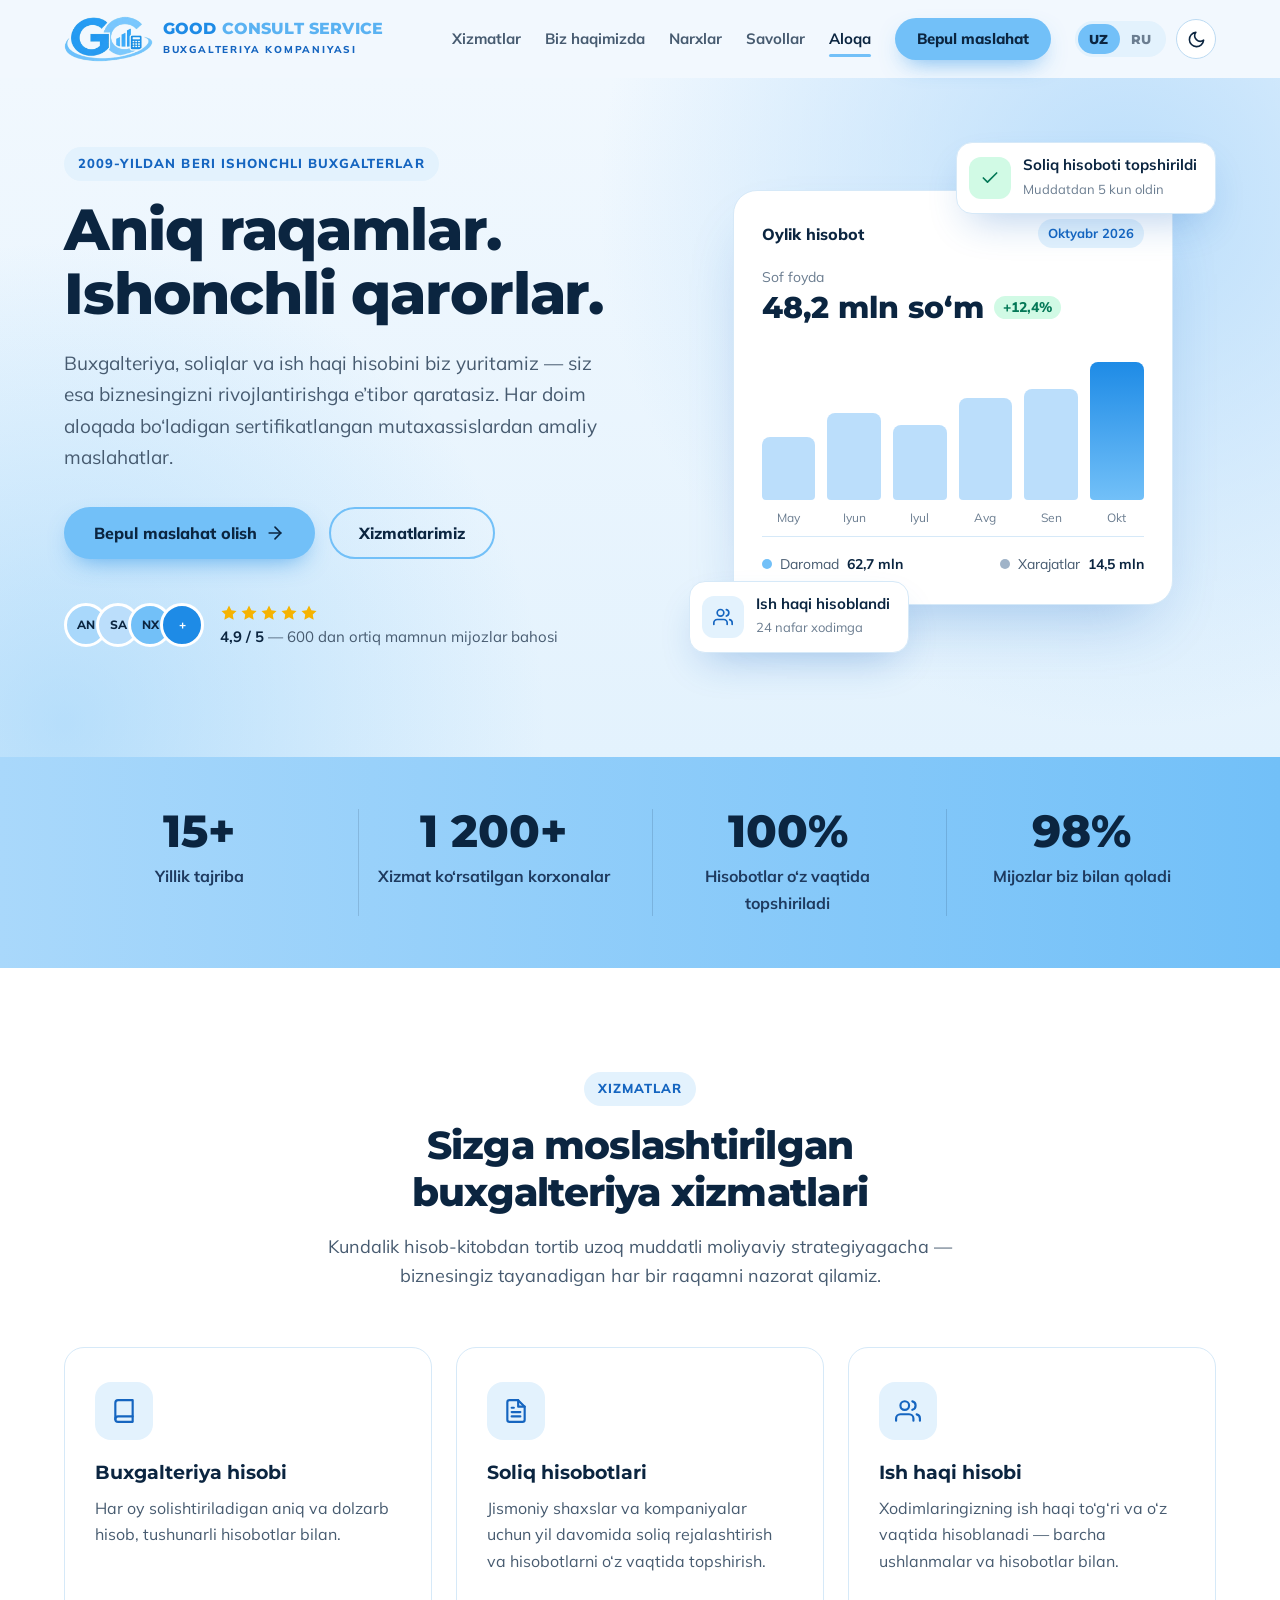
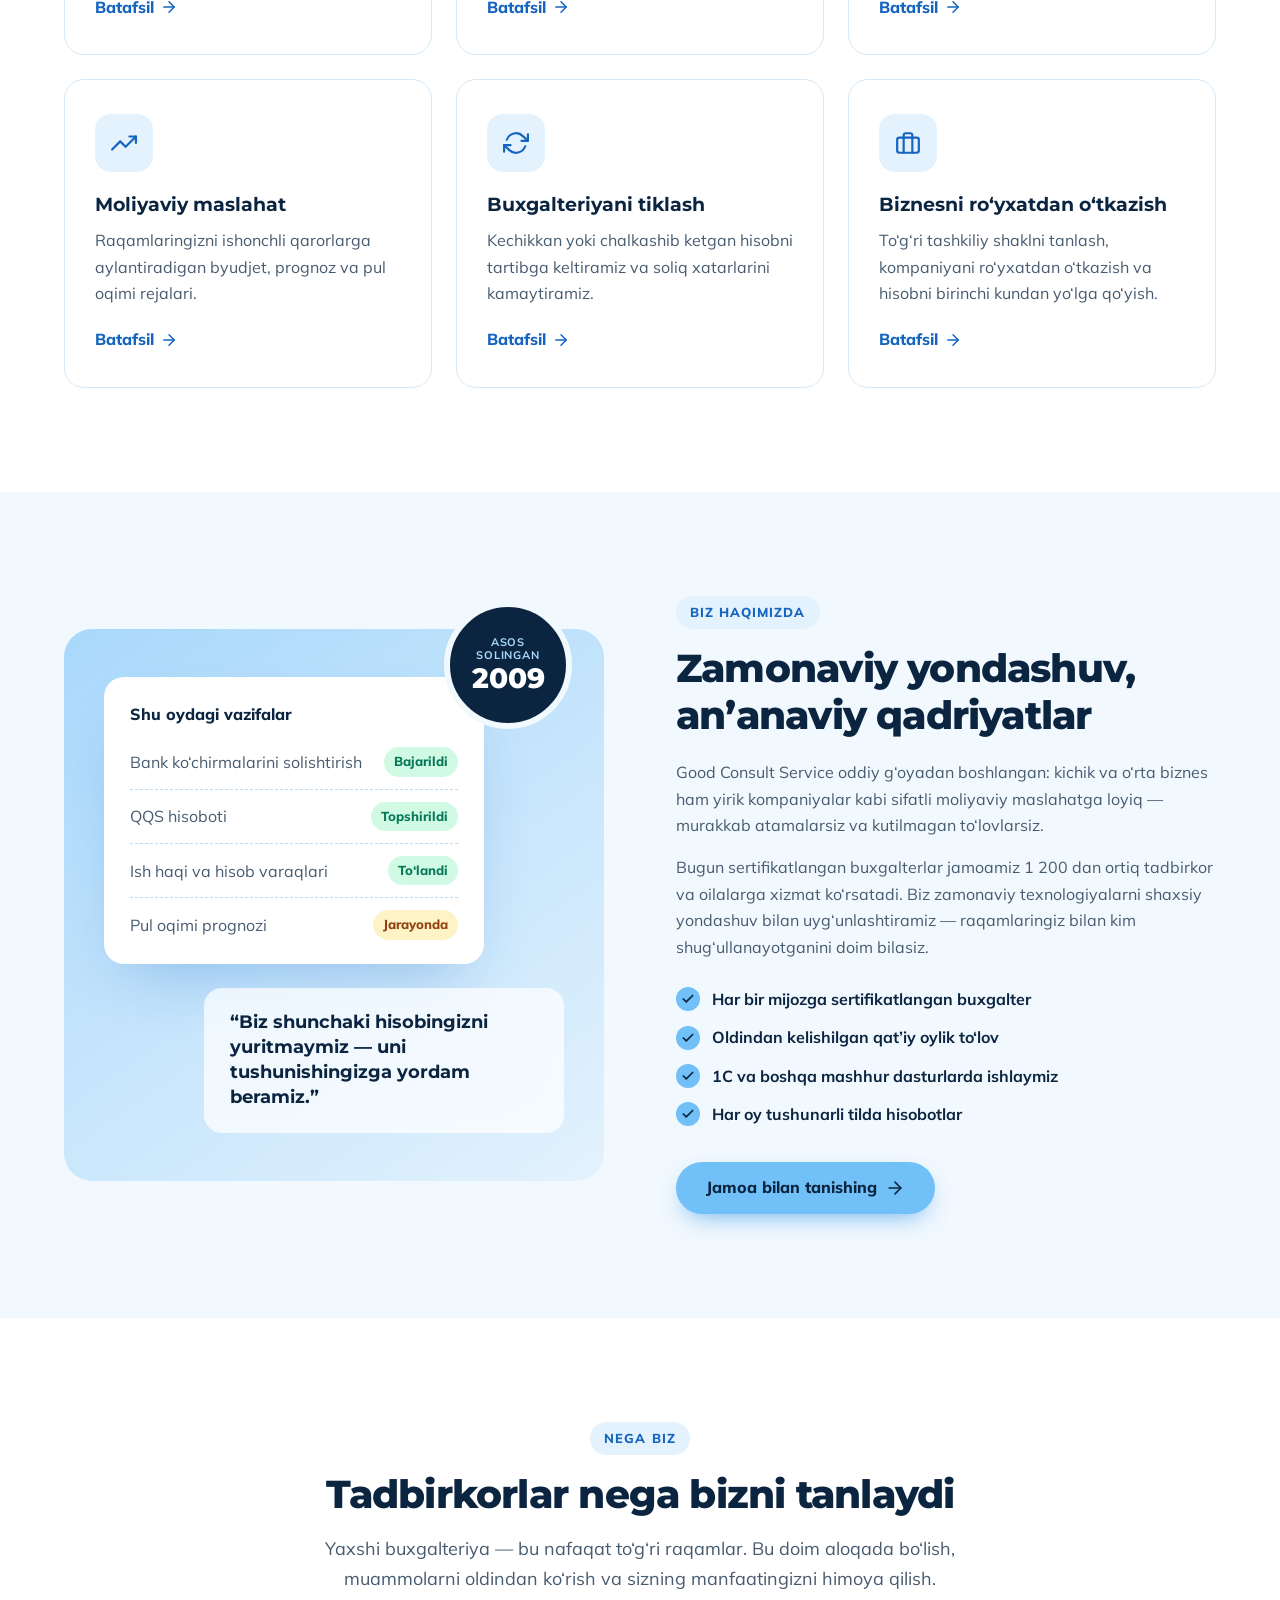
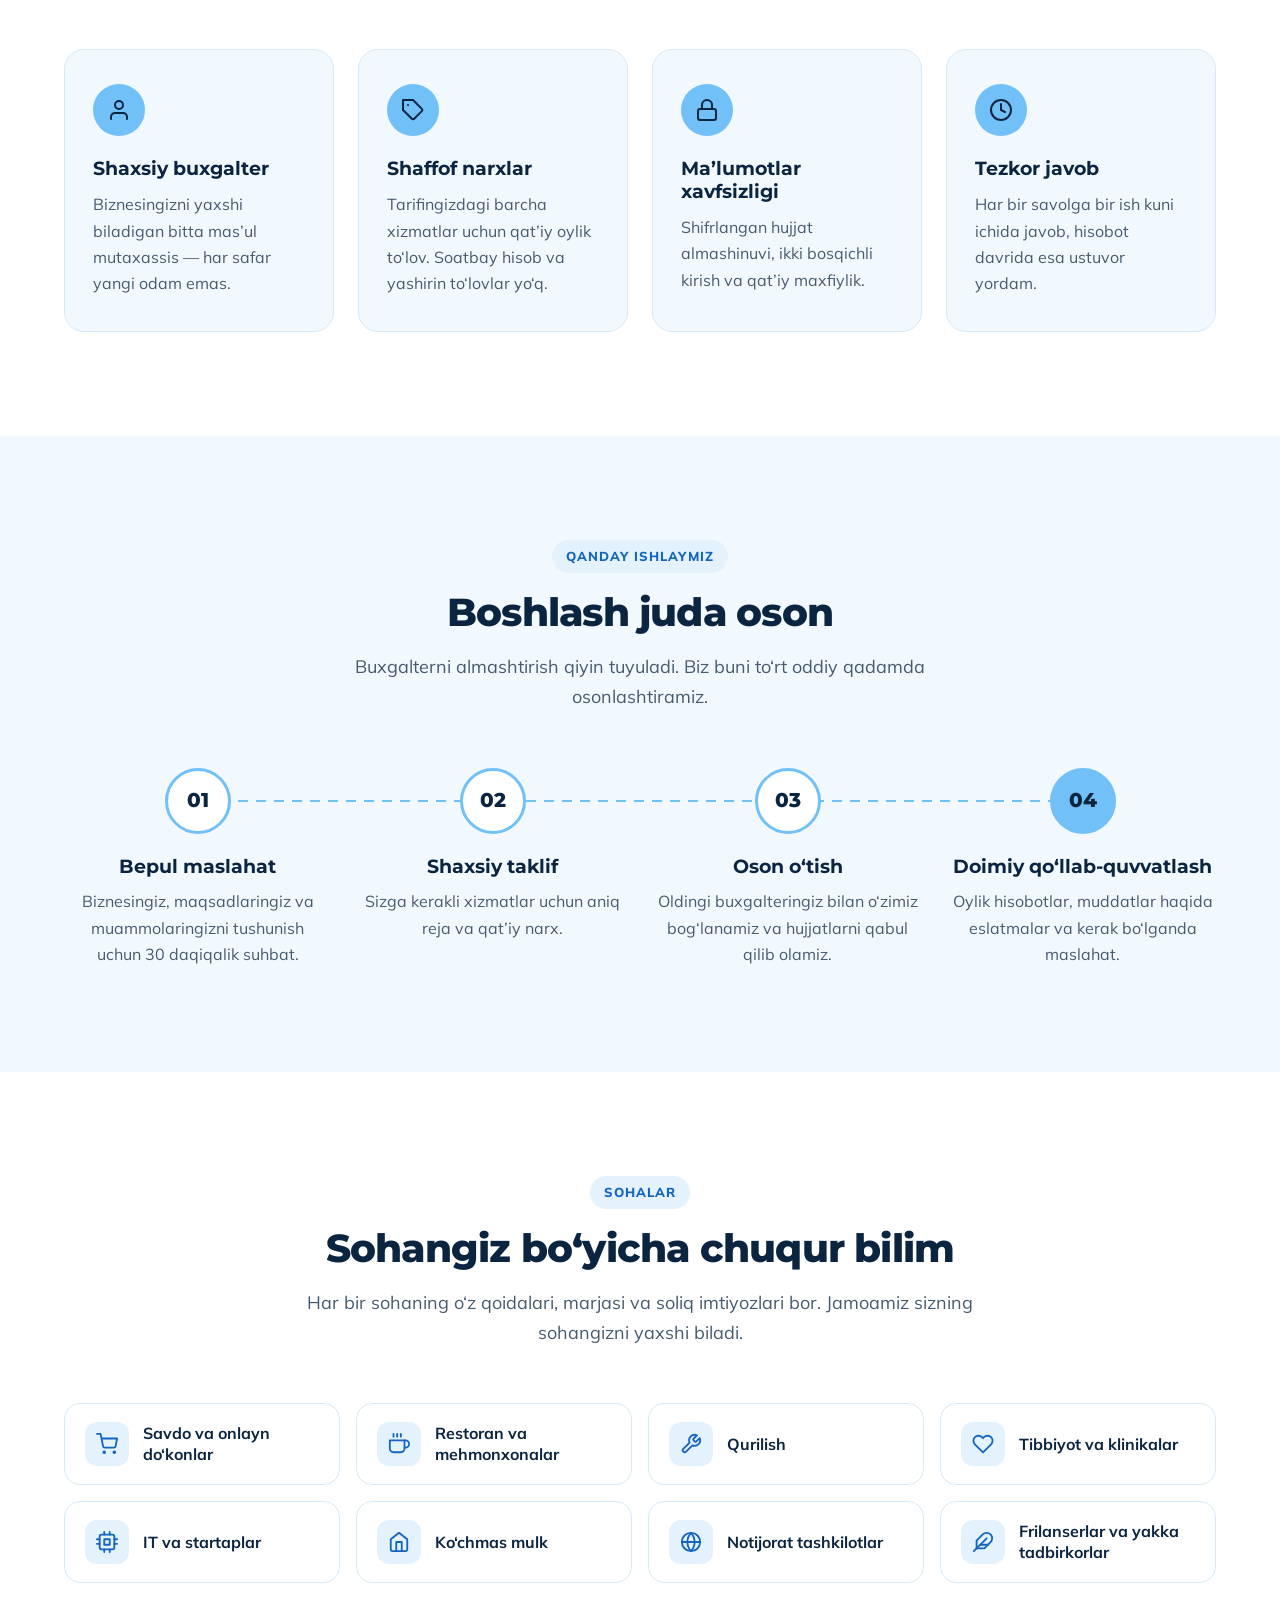
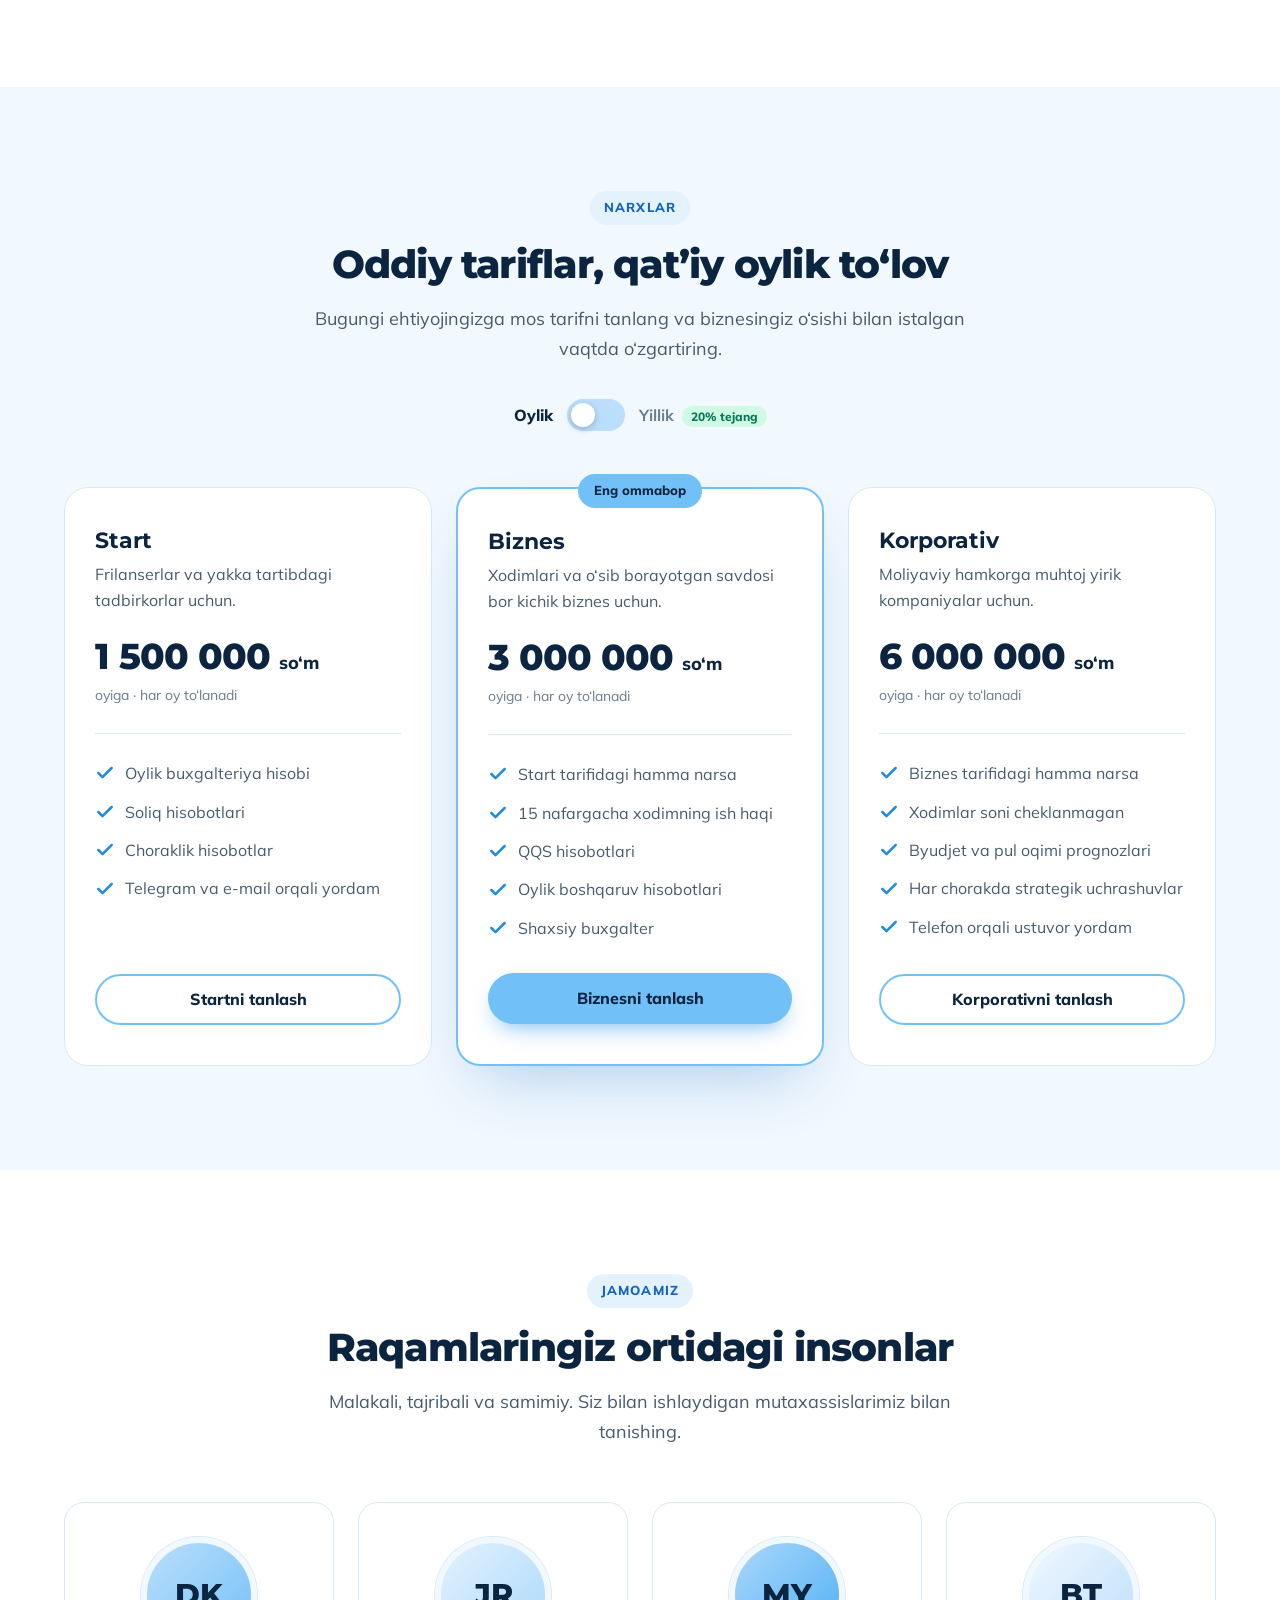
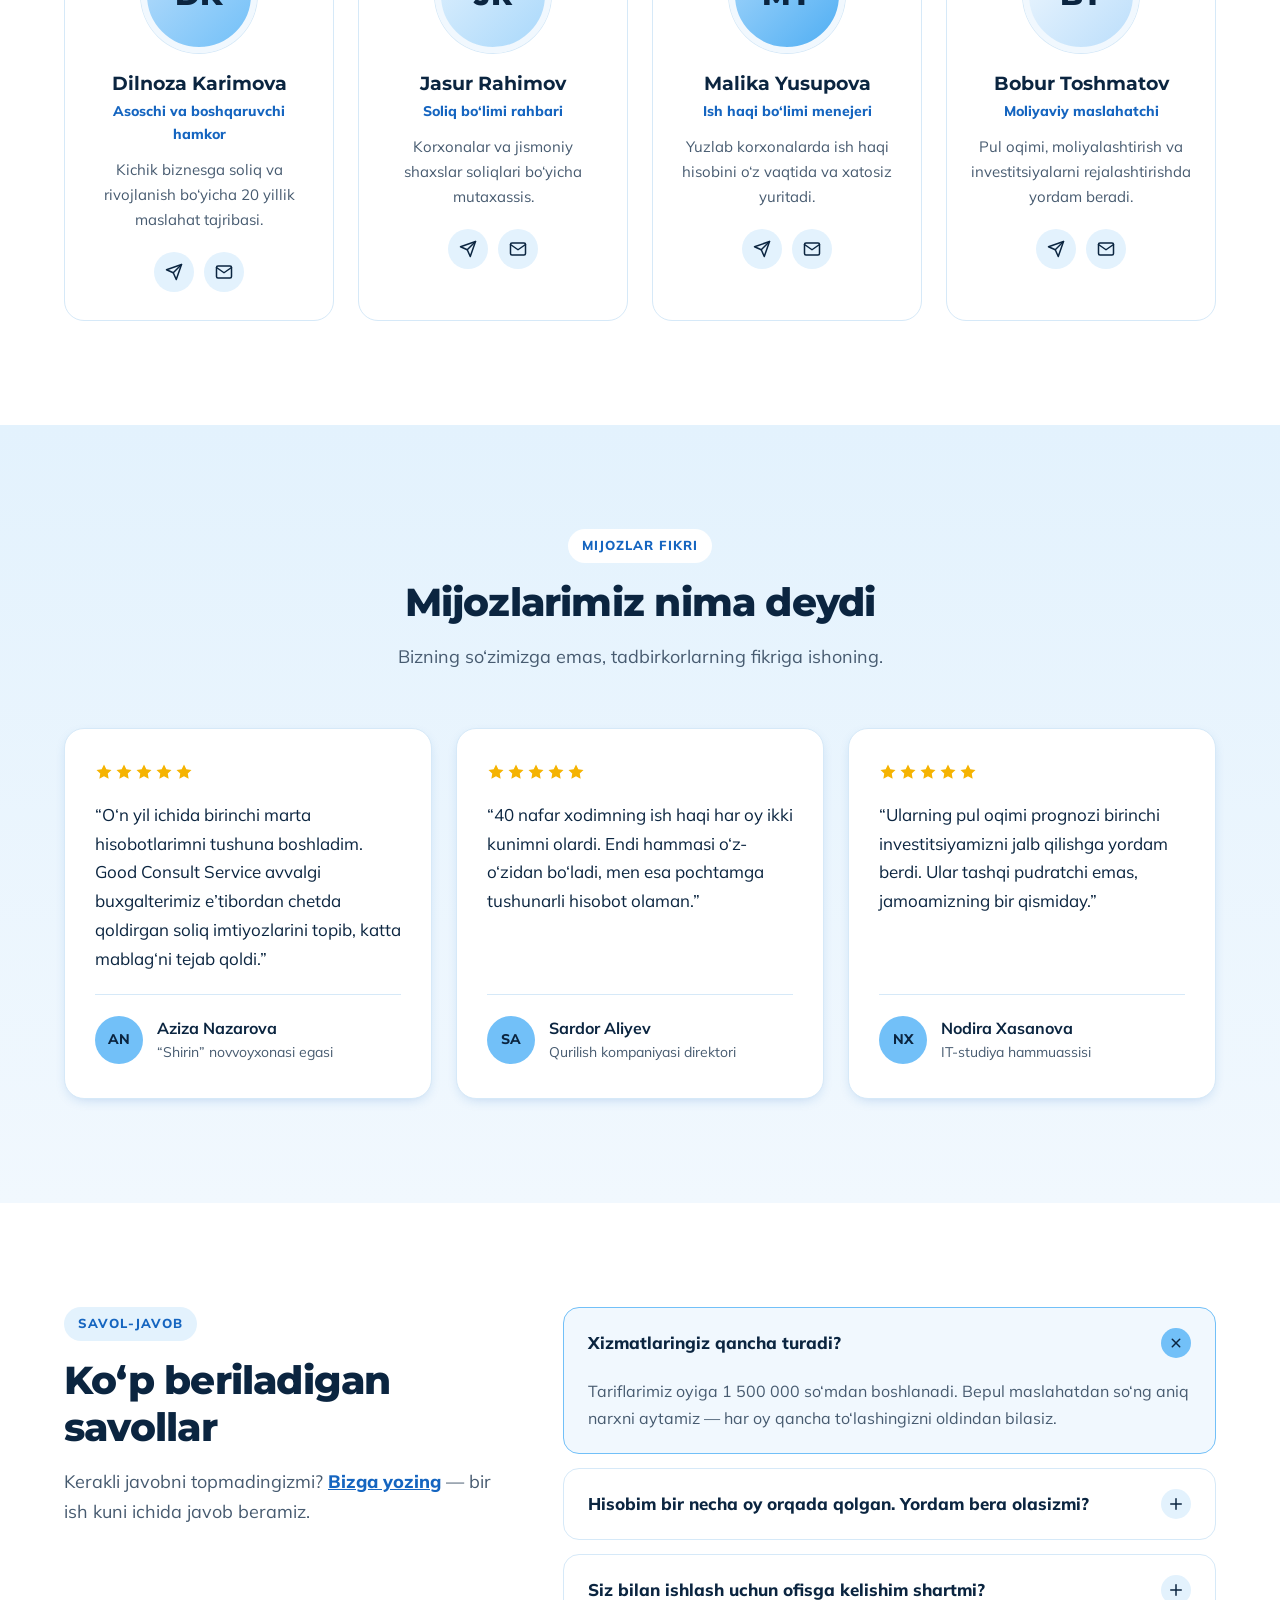
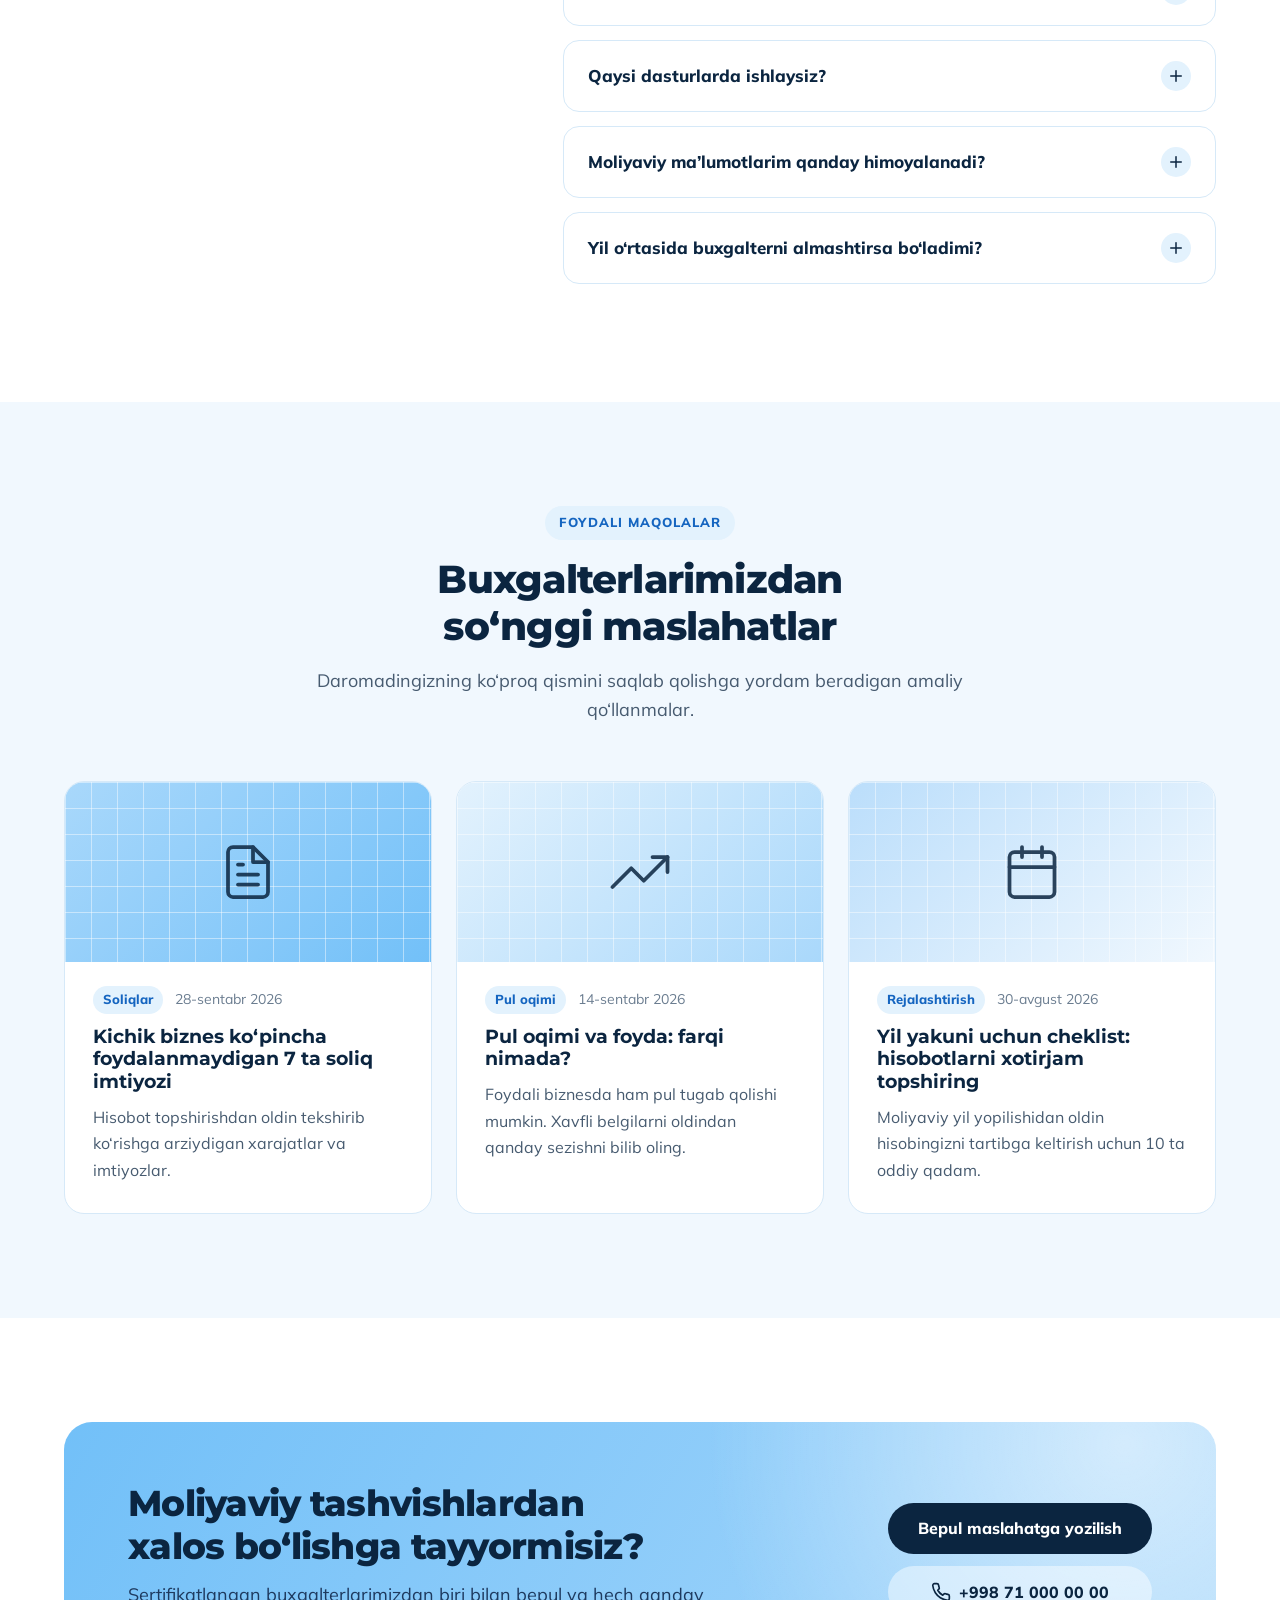
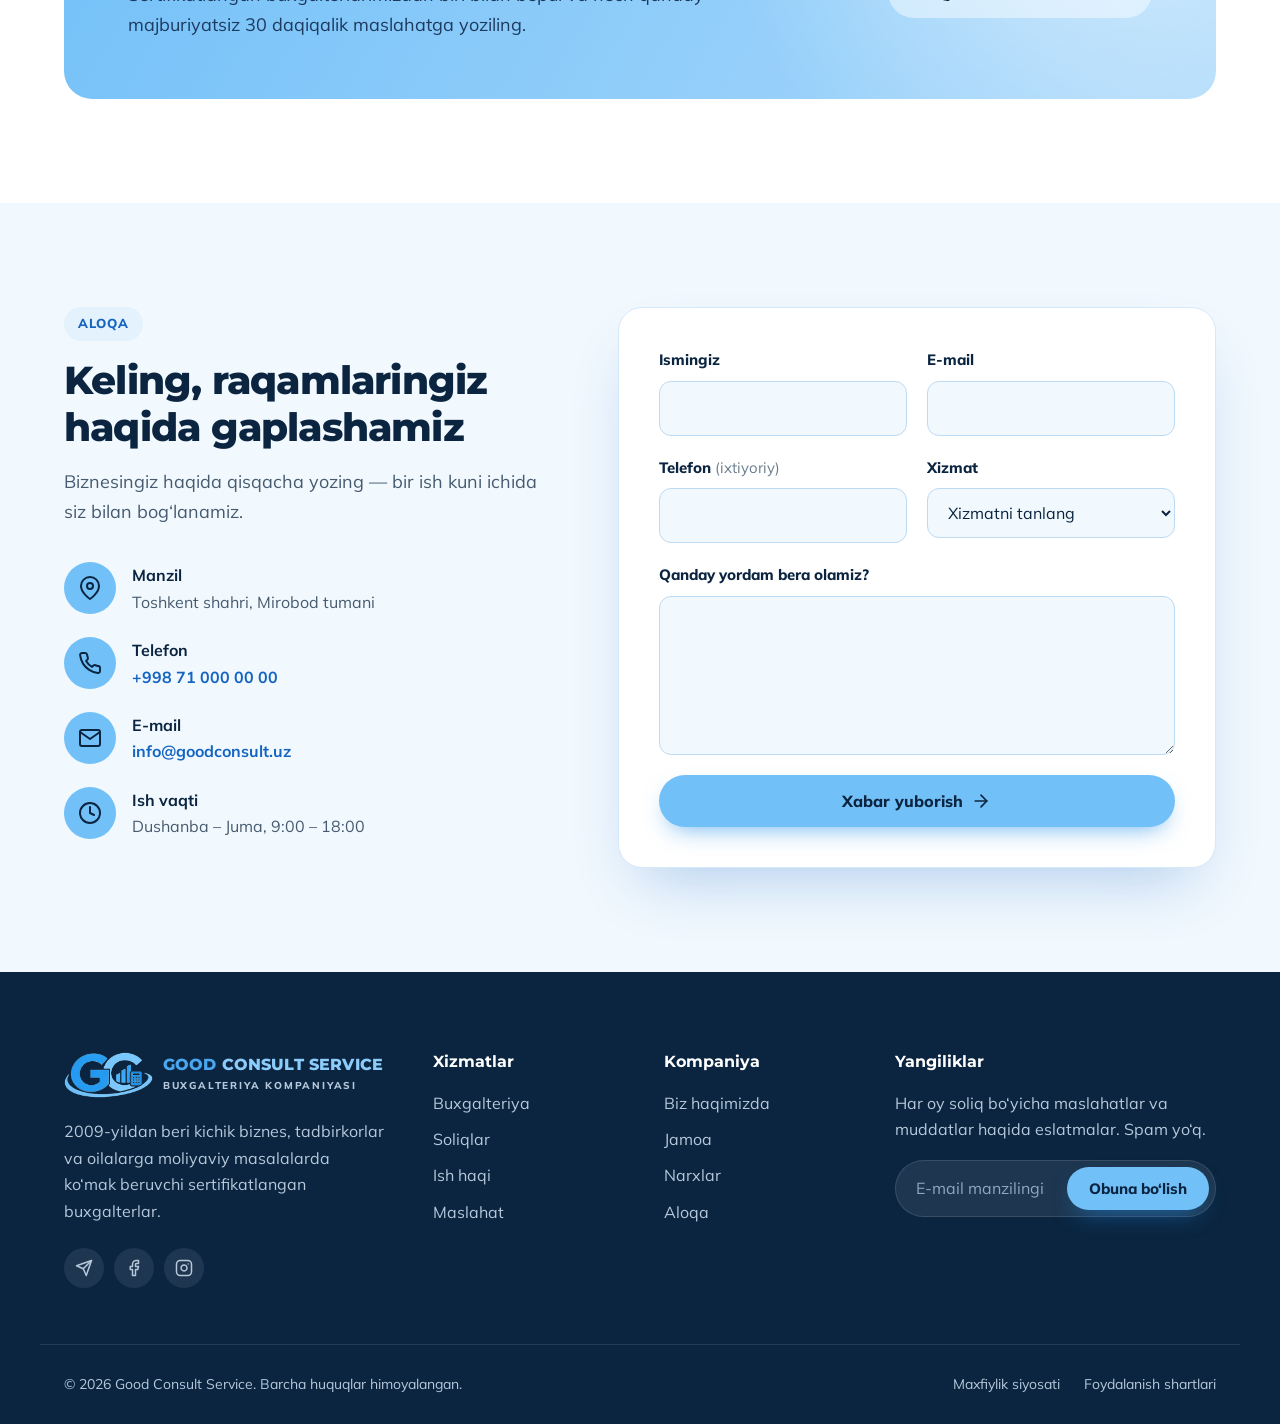
==== commit a955c7bd: "Rebrand site as Good Consult Service with UZ/RU and dark mode - Use the Good Consult Service logo em" ====
--- a/Accountants/index.html
+++ b/Accountants/index.html
@@ -1,15 +1,36 @@
 <!DOCTYPE html>
-<html lang="en">
+<html lang="uz">
 <head>
     <meta charset="UTF-8">
     <meta name="viewport" content="width=device-width, initial-scale=1.0">
-    <meta name="description" content="ClearSky Accounting — certified accountants for bookkeeping, tax planning, payroll and financial advice for small businesses and individuals.">
-    <title>ClearSky Accounting</title>
+    <meta name="description" content="Good Consult Service — buxgalteriya hisobi, soliq hisobotlari, ish haqi va moliyaviy maslahat bo‘yicha sertifikatlangan mutaxassislar." data-i18n-attr="content:meta.description">
+    <title data-i18n="meta.title">Good Consult Service — buxgalteriya kompaniyasi</title>
+    <link rel="icon" type="image/png" href="images/favicon.png">
     <link rel="preconnect" href="https://fonts.googleapis.com">
     <link rel="preconnect" href="https://fonts.gstatic.com" crossorigin>
-    <link rel="stylesheet" href="https://fonts.googleapis.com/css2?family=DM+Serif+Display&family=Mulish:wght@400;600;700;800&display=swap">
+    <link rel="stylesheet" href="https://fonts.googleapis.com/css2?family=Montserrat:wght@600;700;800&family=Mulish:wght@400;600;700;800&display=swap">
     <link rel="stylesheet" href="style.css">
-    <script>document.documentElement.classList.add('js');</script>
+    <script>
+        // Pick the theme and language before the page paints, so it never flashes the wrong one.
+        // Saved choice first, otherwise the system theme and the browser language.
+        (function () {
+            var root = document.documentElement;
+            var theme = window.matchMedia('(prefers-color-scheme: dark)').matches ? 'dark' : 'light';
+            var lang = (navigator.language || '').toLowerCase().indexOf('ru') === 0 ? 'ru' : 'uz';
+            try {
+                theme = localStorage.getItem('gcs-theme') || theme;
+                lang = localStorage.getItem('gcs-lang') || lang;
+            } catch (e) {}
+            root.classList.add('js');
+            root.dataset.theme = theme;
+            root.dataset.lang = lang;
+            if (lang !== 'uz') {
+                // Hide the Uzbek text until script.js has swapped in the translation
+                root.classList.add('i18n-pending');
+                setTimeout(function () { root.classList.remove('i18n-pending'); }, 2000);
+            }
+        })();
+    </script>
 </head>
 <body>
     <!-- Icon sprite: each icon is reused below with <use href="#icon-name"> -->
@@ -18,7 +39,7 @@
         <symbol id="i-file" viewBox="0 0 24 24"><path d="M14 2H6a2 2 0 0 0-2 2v16a2 2 0 0 0 2 2h12a2 2 0 0 0 2-2V8z"/><polyline points="14 2 14 8 20 8"/><line x1="16" y1="13" x2="8" y2="13"/><line x1="16" y1="17" x2="8" y2="17"/><line x1="10" y1="9" x2="8" y2="9"/></symbol>
         <symbol id="i-users" viewBox="0 0 24 24"><path d="M17 21v-2a4 4 0 0 0-4-4H5a4 4 0 0 0-4 4v2"/><circle cx="9" cy="7" r="4"/><path d="M23 21v-2a4 4 0 0 0-3-3.87"/><path d="M16 3.13a4 4 0 0 1 0 7.75"/></symbol>
         <symbol id="i-trend" viewBox="0 0 24 24"><polyline points="23 6 13.5 15.5 8.5 10.5 1 18"/><polyline points="17 6 23 6 23 12"/></symbol>
-        <symbol id="i-shield" viewBox="0 0 24 24"><path d="M12 22s8-4 8-10V5l-8-3-8 3v7c0 6 8 10 8 10z"/><polyline points="9 12 11 14 15 10"/></symbol>
+        <symbol id="i-refresh" viewBox="0 0 24 24"><polyline points="23 4 23 10 17 10"/><polyline points="1 20 1 14 7 14"/><path d="M3.51 9a9 9 0 0 1 14.85-3.36L23 10M1 14l4.64 4.36A9 9 0 0 0 20.49 15"/></symbol>
         <symbol id="i-briefcase" viewBox="0 0 24 24"><rect x="2" y="7" width="20" height="14" rx="2"/><path d="M16 21V5a2 2 0 0 0-2-2h-4a2 2 0 0 0-2 2v16"/></symbol>
         <symbol id="i-check" viewBox="0 0 24 24"><polyline points="20 6 9 17 4 12"/></symbol>
         <symbol id="i-user" viewBox="0 0 24 24"><path d="M20 21v-2a4 4 0 0 0-4-4H8a4 4 0 0 0-4 4v2"/><circle cx="12" cy="7" r="4"/></symbol>
@@ -40,37 +61,48 @@
         <symbol id="i-home" viewBox="0 0 24 24"><path d="M3 9l9-7 9 7v11a2 2 0 0 1-2 2H5a2 2 0 0 1-2-2z"/><polyline points="9 22 9 12 15 12 15 22"/></symbol>
         <symbol id="i-globe" viewBox="0 0 24 24"><circle cx="12" cy="12" r="10"/><line x1="2" y1="12" x2="22" y2="12"/><path d="M12 2a15.3 15.3 0 0 1 4 10 15.3 15.3 0 0 1-4 10 15.3 15.3 0 0 1-4-10 15.3 15.3 0 0 1 4-10z"/></symbol>
         <symbol id="i-feather" viewBox="0 0 24 24"><path d="M20.24 12.24a6 6 0 0 0-8.49-8.49L5 10.5V19h8.5z"/><line x1="16" y1="8" x2="2" y2="22"/><line x1="17.5" y1="15" x2="9" y2="15"/></symbol>
-        <symbol id="i-linkedin" viewBox="0 0 24 24"><path d="M16 8a6 6 0 0 1 6 6v7h-4v-7a2 2 0 0 0-4 0v7h-4v-7a6 6 0 0 1 6-6z"/><rect x="2" y="9" width="4" height="12"/><circle cx="4" cy="4" r="2"/></symbol>
+        <symbol id="i-send" viewBox="0 0 24 24"><line x1="22" y1="2" x2="11" y2="13"/><polygon points="22 2 15 22 11 13 2 9 22 2"/></symbol>
         <symbol id="i-facebook" viewBox="0 0 24 24"><path d="M18 2h-3a5 5 0 0 0-5 5v3H7v4h3v8h4v-8h3l1-4h-4V7a1 1 0 0 1 1-1h3z"/></symbol>
         <symbol id="i-instagram" viewBox="0 0 24 24"><rect x="2" y="2" width="20" height="20" rx="5"/><path d="M16 11.37A4 4 0 1 1 12.63 8 4 4 0 0 1 16 11.37z"/><line x1="17.5" y1="6.5" x2="17.51" y2="6.5"/></symbol>
+        <symbol id="i-moon" viewBox="0 0 24 24"><path d="M21 12.79A9 9 0 1 1 11.21 3 7 7 0 0 0 21 12.79z"/></symbol>
+        <symbol id="i-sun" viewBox="0 0 24 24"><circle cx="12" cy="12" r="5"/><line x1="12" y1="1" x2="12" y2="3"/><line x1="12" y1="21" x2="12" y2="23"/><line x1="4.22" y1="4.22" x2="5.64" y2="5.64"/><line x1="18.36" y1="18.36" x2="19.78" y2="19.78"/><line x1="1" y1="12" x2="3" y2="12"/><line x1="21" y1="12" x2="23" y2="12"/><line x1="4.22" y1="19.78" x2="5.64" y2="18.36"/><line x1="18.36" y1="5.64" x2="19.78" y2="4.22"/></symbol>
         <symbol id="i-star" viewBox="0 0 24 24"><polygon points="12 2 15.09 8.26 22 9.27 17 14.14 18.18 21.02 12 17.77 5.82 21.02 7 14.14 2 9.27 8.91 8.26 12 2"/></symbol>
     </svg>
 
-    <a class="skip-link" href="#main">Skip to content</a>
+    <a class="skip-link" href="#main" data-i18n="skip">Asosiy mazmunga o‘tish</a>
 
     <header class="site-header">
         <div class="container header-inner">
-            <a class="logo" href="#home" aria-label="ClearSky Accounting home">
-                <span class="logo-mark" aria-hidden="true">
-                    <svg viewBox="0 0 32 32"><rect width="32" height="32" rx="9"/><path d="M9 22v-5M14 22v-9M19 22v-6M24 22V9"/></svg>
+            <a class="logo" href="#home" aria-label="Good Consult Service — bosh sahifa" data-i18n-attr="aria-label:logo.label">
+                <img class="logo-mark" src="images/logo-mark.png" alt="" width="93" height="48">
+                <span class="logo-text">
+                    <span class="logo-name"><b>Good</b> Consult Service</span>
+                    <small data-i18n="logo.tagline">Buxgalteriya kompaniyasi</small>
                 </span>
-                <span class="logo-text">ClearSky<small>Accounting</small></span>
             </a>
 
-            <button class="nav-toggle" type="button" aria-expanded="false" aria-controls="site-nav" aria-label="Open menu">
-                <span></span><span></span><span></span>
-            </button>
-
-            <nav class="site-nav" id="site-nav" aria-label="Main">
-                <a href="#home" class="is-active">Home</a>
-                <a href="#services">Services</a>
-                <a href="#about">About</a>
-                <a href="#pricing">Pricing</a>
-                <a href="#team">Team</a>
-                <a href="#faq">FAQ</a>
-                <a href="#contact">Contact</a>
-                <a href="#contact" class="btn btn-primary btn-small nav-cta">Free consultation</a>
+            <nav class="site-nav" id="site-nav" aria-label="Asosiy menyu" data-i18n-attr="aria-label:nav.label">
+                <a href="#services" data-i18n="nav.services">Xizmatlar</a>
+                <a href="#about" data-i18n="nav.about">Biz haqimizda</a>
+                <a href="#pricing" data-i18n="nav.pricing">Narxlar</a>
+                <a href="#faq" data-i18n="nav.faq">Savollar</a>
+                <a href="#contact" data-i18n="nav.contact">Aloqa</a>
+                <a href="#contact" class="btn btn-primary btn-small nav-cta" data-i18n="nav.cta">Bepul maslahat</a>
             </nav>
+
+            <div class="header-tools">
+                <div class="lang-switch" role="group" aria-label="Til / Язык">
+                    <button type="button" data-lang="uz" lang="uz" title="O‘zbekcha" aria-pressed="true">UZ</button>
+                    <button type="button" data-lang="ru" lang="ru" title="Русский" aria-pressed="false">RU</button>
+                </div>
+                <button class="theme-toggle" type="button" aria-pressed="false" aria-label="Tungi rejim" data-i18n-attr="aria-label:theme.toggle">
+                    <svg class="icon icon-moon"><use href="#i-moon"/></svg>
+                    <svg class="icon icon-sun"><use href="#i-sun"/></svg>
+                </button>
+                <button class="nav-toggle" type="button" aria-expanded="false" aria-controls="site-nav" aria-label="Menyuni ochish">
+                    <span></span><span></span><span></span>
+                </button>
+            </div>
         </div>
     </header>
 
@@ -80,72 +112,72 @@
         <section class="hero" id="home">
             <div class="container hero-inner">
                 <div class="hero-content">
-                    <span class="eyebrow">Certified accountants since 2009</span>
-                    <h1>Clear numbers.<br>Confident decisions.</h1>
-                    <p class="lead">We take care of your bookkeeping, taxes and payroll so you can focus on growing your business. Proactive advice from certified accountants who actually pick up the phone.</p>
+                    <span class="eyebrow" data-i18n="hero.eyebrow">2009-yildan beri ishonchli buxgalterlar</span>
+                    <h1 data-i18n="hero.title">Aniq raqamlar.<br>Ishonchli qarorlar.</h1>
+                    <p class="lead" data-i18n="hero.lead">Buxgalteriya, soliqlar va ish haqi hisobini biz yuritamiz — siz esa biznesingizni rivojlantirishga e’tibor qaratasiz. Har doim aloqada bo‘ladigan sertifikatlangan mutaxassislardan amaliy maslahatlar.</p>
                     <div class="hero-actions">
-                        <a href="#contact" class="btn btn-primary">Book a free consultation <svg class="icon"><use href="#i-arrow"/></svg></a>
-                        <a href="#services" class="btn btn-outline">Explore services</a>
+                        <a href="#contact" class="btn btn-primary"><span data-i18n="hero.cta">Bepul maslahat olish</span> <svg class="icon"><use href="#i-arrow"/></svg></a>
+                        <a href="#services" class="btn btn-outline" data-i18n="hero.secondary">Xizmatlarimiz</a>
                     </div>
                     <div class="hero-proof">
                         <div class="avatar-stack" aria-hidden="true">
-                            <span>LB</span><span>MR</span><span>PN</span><span>+</span>
-                        </div>
-                        <p><span class="stars" aria-hidden="true"><svg><use href="#i-star"/></svg><svg><use href="#i-star"/></svg><svg><use href="#i-star"/></svg><svg><use href="#i-star"/></svg><svg><use href="#i-star"/></svg></span><strong>4.9 / 5</strong> from 600+ happy clients</p>
+                            <span data-i18n="people.an">AN</span><span data-i18n="people.sa">SA</span><span data-i18n="people.nx">NX</span><span>+</span>
+                        </div>
+                        <p><span class="stars" aria-hidden="true"><svg><use href="#i-star"/></svg><svg><use href="#i-star"/></svg><svg><use href="#i-star"/></svg><svg><use href="#i-star"/></svg><svg><use href="#i-star"/></svg></span><span data-i18n="hero.proof"><strong>4,9 / 5</strong> — 600 dan ortiq mamnun mijozlar bahosi</span></p>
                     </div>
                 </div>
 
                 <div class="hero-visual" aria-hidden="true">
                     <div class="dash-card">
                         <div class="dash-head">
-                            <span class="dash-title">Monthly overview</span>
-                            <span class="dash-badge">Oct 2026</span>
-                        </div>
-                        <p class="dash-label">Net profit</p>
-                        <p class="dash-value">$48,250 <span class="dash-trend">+12.4%</span></p>
+                            <span class="dash-title" data-i18n="dash.title">Oylik hisobot</span>
+                            <span class="dash-badge" data-i18n="dash.month">Oktyabr 2026</span>
+                        </div>
+                        <p class="dash-label" data-i18n="dash.label">Sof foyda</p>
+                        <p class="dash-value"><span data-i18n="dash.value">48,2 mln so‘m</span> <span class="dash-trend">+12,4%</span></p>
                         <div class="dash-chart">
-                            <div class="bar" style="--h: 42%"><span>May</span></div>
-                            <div class="bar" style="--h: 58%"><span>Jun</span></div>
-                            <div class="bar" style="--h: 50%"><span>Jul</span></div>
-                            <div class="bar" style="--h: 68%"><span>Aug</span></div>
-                            <div class="bar" style="--h: 74%"><span>Sep</span></div>
-                            <div class="bar bar-current" style="--h: 92%"><span>Oct</span></div>
+                            <div class="bar" style="--h: 42%"><span data-i18n="dash.m5">May</span></div>
+                            <div class="bar" style="--h: 58%"><span data-i18n="dash.m6">Iyun</span></div>
+                            <div class="bar" style="--h: 50%"><span data-i18n="dash.m7">Iyul</span></div>
+                            <div class="bar" style="--h: 68%"><span data-i18n="dash.m8">Avg</span></div>
+                            <div class="bar" style="--h: 74%"><span data-i18n="dash.m9">Sen</span></div>
+                            <div class="bar bar-current" style="--h: 92%"><span data-i18n="dash.m10">Okt</span></div>
                         </div>
                         <div class="dash-legend">
-                            <div><span class="dot dot-in"></span>Income <strong>$62,750</strong></div>
-                            <div><span class="dot dot-out"></span>Expenses <strong>$14,500</strong></div>
+                            <div><span class="dot dot-in"></span><span data-i18n="dash.income">Daromad</span> <strong data-i18n="dash.incomeValue">62,7 mln</strong></div>
+                            <div><span class="dot dot-out"></span><span data-i18n="dash.expenses">Xarajatlar</span> <strong data-i18n="dash.expensesValue">14,5 mln</strong></div>
                         </div>
                     </div>
                     <div class="float-card float-top">
                         <span class="float-icon"><svg class="icon"><use href="#i-check"/></svg></span>
-                        <div><strong>Tax return filed</strong><small>5 days before deadline</small></div>
+                        <div><strong data-i18n="dash.taxTitle">Soliq hisoboti topshirildi</strong><small data-i18n="dash.taxText">Muddatdan 5 kun oldin</small></div>
                     </div>
                     <div class="float-card float-bottom">
                         <span class="float-icon"><svg class="icon"><use href="#i-users"/></svg></span>
-                        <div><strong>Payroll processed</strong><small>24 employees paid</small></div>
+                        <div><strong data-i18n="dash.payTitle">Ish haqi hisoblandi</strong><small data-i18n="dash.payText">24 nafar xodimga</small></div>
                     </div>
                 </div>
             </div>
         </section>
 
         <!-- 2. Stats -->
-        <section class="stats" aria-label="ClearSky in numbers">
+        <section class="stats" aria-label="Raqamlarda" data-i18n-attr="aria-label:stats.label">
             <div class="container stats-grid">
                 <div class="stat">
                     <p class="stat-number"><span data-count="15">15</span>+</p>
-                    <p class="stat-label">Years of experience</p>
+                    <p class="stat-label" data-i18n="stats.years">Yillik tajriba</p>
                 </div>
                 <div class="stat">
-                    <p class="stat-number"><span data-count="1200">1,200</span>+</p>
-                    <p class="stat-label">Businesses served</p>
+                    <p class="stat-number"><span data-count="1200">1&nbsp;200</span>+</p>
+                    <p class="stat-label" data-i18n="stats.clients">Xizmat ko‘rsatilgan korxonalar</p>
                 </div>
                 <div class="stat">
-                    <p class="stat-number">$<span data-count="38">38</span>M</p>
-                    <p class="stat-label">Saved in taxes for clients</p>
+                    <p class="stat-number"><span data-count="100">100</span>%</p>
+                    <p class="stat-label" data-i18n="stats.onTime">Hisobotlar o‘z vaqtida topshiriladi</p>
                 </div>
                 <div class="stat">
                     <p class="stat-number"><span data-count="98">98</span>%</p>
-                    <p class="stat-label">Client retention rate</p>
+                    <p class="stat-label" data-i18n="stats.retention">Mijozlar biz bilan qoladi</p>
                 </div>
             </div>
         </section>
@@ -154,46 +186,46 @@
         <section class="section" id="services">
             <div class="container">
                 <div class="section-head reveal">
-                    <span class="eyebrow">What we do</span>
-                    <h2>Accounting services built around you</h2>
-                    <p>From day-to-day bookkeeping to long-term financial strategy, our team covers every number your business depends on.</p>
+                    <span class="eyebrow" data-i18n="services.eyebrow">Xizmatlar</span>
+                    <h2 data-i18n="services.title">Sizga moslashtirilgan buxgalteriya xizmatlari</h2>
+                    <p data-i18n="services.text">Kundalik hisob-kitobdan tortib uzoq muddatli moliyaviy strategiyagacha — biznesingiz tayanadigan har bir raqamni nazorat qilamiz.</p>
                 </div>
                 <div class="services-grid">
                     <article class="service-card reveal">
                         <span class="icon-box"><svg class="icon"><use href="#i-book"/></svg></span>
-                        <h3>Bookkeeping</h3>
-                        <p>Accurate, up-to-date books reconciled every month, with clear reports you can actually read.</p>
-                        <a href="#contact" class="text-link">Learn more <svg class="icon"><use href="#i-arrow"/></svg></a>
+                        <h3 data-i18n="services.s1.title">Buxgalteriya hisobi</h3>
+                        <p data-i18n="services.s1.text">Har oy solishtiriladigan aniq va dolzarb hisob, tushunarli hisobotlar bilan.</p>
+                        <a href="#contact" class="text-link"><span data-i18n="services.more">Batafsil</span> <svg class="icon"><use href="#i-arrow"/></svg></a>
                     </article>
                     <article class="service-card reveal">
                         <span class="icon-box"><svg class="icon"><use href="#i-file"/></svg></span>
-                        <h3>Tax planning &amp; returns</h3>
-                        <p>Year-round tax strategy and on-time filing for individuals, sole traders and companies.</p>
-                        <a href="#contact" class="text-link">Learn more <svg class="icon"><use href="#i-arrow"/></svg></a>
+                        <h3 data-i18n="services.s2.title">Soliq hisobotlari</h3>
+                        <p data-i18n="services.s2.text">Jismoniy shaxslar va kompaniyalar uchun yil davomida soliq rejalashtirish va hisobotlarni o‘z vaqtida topshirish.</p>
+                        <a href="#contact" class="text-link"><span data-i18n="services.more">Batafsil</span> <svg class="icon"><use href="#i-arrow"/></svg></a>
                     </article>
                     <article class="service-card reveal">
                         <span class="icon-box"><svg class="icon"><use href="#i-users"/></svg></span>
-                        <h3>Payroll services</h3>
-                        <p>Pay your team correctly and on time, with every deduction, payslip and filing handled.</p>
-                        <a href="#contact" class="text-link">Learn more <svg class="icon"><use href="#i-arrow"/></svg></a>
+                        <h3 data-i18n="services.s3.title">Ish haqi hisobi</h3>
+                        <p data-i18n="services.s3.text">Xodimlaringizning ish haqi to‘g‘ri va o‘z vaqtida hisoblanadi — barcha ushlanmalar va hisobotlar bilan.</p>
+                        <a href="#contact" class="text-link"><span data-i18n="services.more">Batafsil</span> <svg class="icon"><use href="#i-arrow"/></svg></a>
                     </article>
                     <article class="service-card reveal">
                         <span class="icon-box"><svg class="icon"><use href="#i-trend"/></svg></span>
-                        <h3>Financial advisory</h3>
-                        <p>Budgets, forecasts and cash-flow plans that turn your numbers into confident decisions.</p>
-                        <a href="#contact" class="text-link">Learn more <svg class="icon"><use href="#i-arrow"/></svg></a>
+                        <h3 data-i18n="services.s4.title">Moliyaviy maslahat</h3>
+                        <p data-i18n="services.s4.text">Raqamlaringizni ishonchli qarorlarga aylantiradigan byudjet, prognoz va pul oqimi rejalari.</p>
+                        <a href="#contact" class="text-link"><span data-i18n="services.more">Batafsil</span> <svg class="icon"><use href="#i-arrow"/></svg></a>
                     </article>
                     <article class="service-card reveal">
-                        <span class="icon-box"><svg class="icon"><use href="#i-shield"/></svg></span>
-                        <h3>Audit &amp; assurance</h3>
-                        <p>Independent audits and reviews that build trust with lenders, investors and partners.</p>
-                        <a href="#contact" class="text-link">Learn more <svg class="icon"><use href="#i-arrow"/></svg></a>
+                        <span class="icon-box"><svg class="icon"><use href="#i-refresh"/></svg></span>
+                        <h3 data-i18n="services.s5.title">Buxgalteriyani tiklash</h3>
+                        <p data-i18n="services.s5.text">Kechikkan yoki chalkashib ketgan hisobni tartibga keltiramiz va soliq xatarlarini kamaytiramiz.</p>
+                        <a href="#contact" class="text-link"><span data-i18n="services.more">Batafsil</span> <svg class="icon"><use href="#i-arrow"/></svg></a>
                     </article>
                     <article class="service-card reveal">
                         <span class="icon-box"><svg class="icon"><use href="#i-briefcase"/></svg></span>
-                        <h3>Business setup</h3>
-                        <p>Choosing the right structure, registering your company and setting up your books from day one.</p>
-                        <a href="#contact" class="text-link">Learn more <svg class="icon"><use href="#i-arrow"/></svg></a>
+                        <h3 data-i18n="services.s6.title">Biznesni ro‘yxatdan o‘tkazish</h3>
+                        <p data-i18n="services.s6.text">To‘g‘ri tashkiliy shaklni tanlash, kompaniyani ro‘yxatdan o‘tkazish va hisobni birinchi kundan yo‘lga qo‘yish.</p>
+                        <a href="#contact" class="text-link"><span data-i18n="services.more">Batafsil</span> <svg class="icon"><use href="#i-arrow"/></svg></a>
                     </article>
                 </div>
             </div>
@@ -204,32 +236,32 @@
             <div class="container about-inner">
                 <div class="about-visual reveal" aria-hidden="true">
                     <div class="ledger-card">
-                        <p class="ledger-title">This month's checklist</p>
+                        <p class="ledger-title" data-i18n="about.ledgerTitle">Shu oydagi vazifalar</p>
                         <ul>
-                            <li><span>Bank reconciliation</span><em class="pill pill-done">Done</em></li>
-                            <li><span>Sales tax return</span><em class="pill pill-done">Filed</em></li>
-                            <li><span>Payroll &amp; payslips</span><em class="pill pill-done">Paid</em></li>
-                            <li><span>Cash-flow forecast</span><em class="pill pill-progress">Updating</em></li>
+                            <li><span data-i18n="about.task1">Bank ko‘chirmalarini solishtirish</span><em class="pill pill-done" data-i18n="about.done">Bajarildi</em></li>
+                            <li><span data-i18n="about.task2">QQS hisoboti</span><em class="pill pill-done" data-i18n="about.filed">Topshirildi</em></li>
+                            <li><span data-i18n="about.task3">Ish haqi va hisob varaqlari</span><em class="pill pill-done" data-i18n="about.paid">To‘landi</em></li>
+                            <li><span data-i18n="about.task4">Pul oqimi prognozi</span><em class="pill pill-progress" data-i18n="about.progress">Jarayonda</em></li>
                         </ul>
                     </div>
                     <div class="about-badge">
-                        <strong>Est.</strong>
+                        <strong data-i18n="about.founded">Asos solingan</strong>
                         <span>2009</span>
                     </div>
-                    <blockquote class="about-quote">“We don't just do your books — we help you understand them.”</blockquote>
+                    <blockquote class="about-quote" data-i18n="about.quote">“Biz shunchaki hisobingizni yuritmaymiz — uni tushunishingizga yordam beramiz.”</blockquote>
                 </div>
                 <div class="about-content reveal">
-                    <span class="eyebrow">About us</span>
-                    <h2>A modern accounting firm with old-fashioned values</h2>
-                    <p>ClearSky started with a simple idea: small businesses deserve the same quality of financial advice as large corporations, without the jargon or the surprise invoices.</p>
-                    <p>Today our team of certified accountants supports more than 1,200 business owners, freelancers and families. We combine cloud technology with a personal relationship, so you always know who is looking after your numbers.</p>
+                    <span class="eyebrow" data-i18n="about.eyebrow">Biz haqimizda</span>
+                    <h2 data-i18n="about.title">Zamonaviy yondashuv, an’anaviy qadriyatlar</h2>
+                    <p data-i18n="about.p1">Good Consult Service oddiy g‘oyadan boshlangan: kichik va o‘rta biznes ham yirik kompaniyalar kabi sifatli moliyaviy maslahatga loyiq — murakkab atamalarsiz va kutilmagan to‘lovlarsiz.</p>
+                    <p data-i18n="about.p2">Bugun sertifikatlangan buxgalterlar jamoamiz 1 200 dan ortiq tadbirkor va oilalarga xizmat ko‘rsatadi. Biz zamonaviy texnologiyalarni shaxsiy yondashuv bilan uyg‘unlashtiramiz — raqamlaringiz bilan kim shug‘ullanayotganini doim bilasiz.</p>
                     <ul class="check-list">
-                        <li><svg class="icon"><use href="#i-check"/></svg>Certified accountants on every account</li>
-                        <li><svg class="icon"><use href="#i-check"/></svg>Fixed monthly fees, agreed up front</li>
-                        <li><svg class="icon"><use href="#i-check"/></svg>Works with the cloud software you already use</li>
-                        <li><svg class="icon"><use href="#i-check"/></svg>Plain-English reports every month</li>
+                        <li><svg class="icon"><use href="#i-check"/></svg><span data-i18n="about.c1">Har bir mijozga sertifikatlangan buxgalter</span></li>
+                        <li><svg class="icon"><use href="#i-check"/></svg><span data-i18n="about.c2">Oldindan kelishilgan qat’iy oylik to‘lov</span></li>
+                        <li><svg class="icon"><use href="#i-check"/></svg><span data-i18n="about.c3">1C va boshqa mashhur dasturlarda ishlaymiz</span></li>
+                        <li><svg class="icon"><use href="#i-check"/></svg><span data-i18n="about.c4">Har oy tushunarli tilda hisobotlar</span></li>
                     </ul>
-                    <a href="#team" class="btn btn-primary">Meet the team <svg class="icon"><use href="#i-arrow"/></svg></a>
+                    <a href="#team" class="btn btn-primary"><span data-i18n="about.cta">Jamoa bilan tanishing</span> <svg class="icon"><use href="#i-arrow"/></svg></a>
                 </div>
             </div>
         </section>
@@ -238,30 +270,30 @@
         <section class="section" id="why">
             <div class="container">
                 <div class="section-head reveal">
-                    <span class="eyebrow">Why ClearSky</span>
-                    <h2>Why business owners choose us</h2>
-                    <p>Good accounting is more than correct numbers. It is about being reachable, being proactive and being on your side.</p>
+                    <span class="eyebrow" data-i18n="why.eyebrow">Nega biz</span>
+                    <h2 data-i18n="why.title">Tadbirkorlar nega bizni tanlaydi</h2>
+                    <p data-i18n="why.text">Yaxshi buxgalteriya — bu nafaqat to‘g‘ri raqamlar. Bu doim aloqada bo‘lish, muammolarni oldindan ko‘rish va sizning manfaatingizni himoya qilish.</p>
                 </div>
                 <div class="why-grid">
                     <div class="why-card reveal">
                         <span class="icon-circle"><svg class="icon"><use href="#i-user"/></svg></span>
-                        <h3>Your own accountant</h3>
-                        <p>One dedicated expert who knows your business, not a different call-centre voice every time.</p>
+                        <h3 data-i18n="why.w1.title">Shaxsiy buxgalter</h3>
+                        <p data-i18n="why.w1.text">Biznesingizni yaxshi biladigan bitta mas’ul mutaxassis — har safar yangi odam emas.</p>
                     </div>
                     <div class="why-card reveal">
                         <span class="icon-circle"><svg class="icon"><use href="#i-tag"/></svg></span>
-                        <h3>Transparent pricing</h3>
-                        <p>A fixed monthly fee covering everything in your plan. No hourly billing, no hidden extras.</p>
+                        <h3 data-i18n="why.w2.title">Shaffof narxlar</h3>
+                        <p data-i18n="why.w2.text">Tarifingizdagi barcha xizmatlar uchun qat’iy oylik to‘lov. Soatbay hisob va yashirin to‘lovlar yo‘q.</p>
                     </div>
                     <div class="why-card reveal">
                         <span class="icon-circle"><svg class="icon"><use href="#i-lock"/></svg></span>
-                        <h3>Bank-level security</h3>
-                        <p>Encrypted document portal, two-factor login and strict confidentiality on every file.</p>
+                        <h3 data-i18n="why.w3.title">Ma’lumotlar xavfsizligi</h3>
+                        <p data-i18n="why.w3.text">Shifrlangan hujjat almashinuvi, ikki bosqichli kirish va qat’iy maxfiylik.</p>
                     </div>
                     <div class="why-card reveal">
                         <span class="icon-circle"><svg class="icon"><use href="#i-clock"/></svg></span>
-                        <h3>Fast responses</h3>
-                        <p>Every question answered within one business day, with priority support during tax season.</p>
+                        <h3 data-i18n="why.w4.title">Tezkor javob</h3>
+                        <p data-i18n="why.w4.text">Har bir savolga bir ish kuni ichida javob, hisobot davrida esa ustuvor yordam.</p>
                     </div>
                 </div>
             </div>
@@ -271,30 +303,30 @@
         <section class="section section-tint" id="process">
             <div class="container">
                 <div class="section-head reveal">
-                    <span class="eyebrow">How it works</span>
-                    <h2>Getting started is simple</h2>
-                    <p>Switching accountants sounds daunting. We make it painless in four clear steps.</p>
+                    <span class="eyebrow" data-i18n="process.eyebrow">Qanday ishlaymiz</span>
+                    <h2 data-i18n="process.title">Boshlash juda oson</h2>
+                    <p data-i18n="process.text">Buxgalterni almashtirish qiyin tuyuladi. Biz buni to‘rt oddiy qadamda osonlashtiramiz.</p>
                 </div>
                 <ol class="steps">
                     <li class="step reveal">
                         <span class="step-number">01</span>
-                        <h3>Free consultation</h3>
-                        <p>A 30-minute call to understand your business, goals and current challenges.</p>
+                        <h3 data-i18n="process.p1.title">Bepul maslahat</h3>
+                        <p data-i18n="process.p1.text">Biznesingiz, maqsadlaringiz va muammolaringizni tushunish uchun 30 daqiqalik suhbat.</p>
                     </li>
                     <li class="step reveal">
                         <span class="step-number">02</span>
-                        <h3>Tailored proposal</h3>
-                        <p>A clear plan and fixed quote covering exactly the services you need.</p>
+                        <h3 data-i18n="process.p2.title">Shaxsiy taklif</h3>
+                        <p data-i18n="process.p2.text">Sizga kerakli xizmatlar uchun aniq reja va qat’iy narx.</p>
                     </li>
                     <li class="step reveal">
                         <span class="step-number">03</span>
-                        <h3>Easy onboarding</h3>
-                        <p>We contact your previous accountant and move your records over for you.</p>
+                        <h3 data-i18n="process.p3.title">Oson o‘tish</h3>
+                        <p data-i18n="process.p3.text">Oldingi buxgalteringiz bilan o‘zimiz bog‘lanamiz va hujjatlarni qabul qilib olamiz.</p>
                     </li>
                     <li class="step reveal">
                         <span class="step-number">04</span>
-                        <h3>Ongoing support</h3>
-                        <p>Monthly reports, deadline reminders and advice whenever you need it.</p>
+                        <h3 data-i18n="process.p4.title">Doimiy qo‘llab-quvvatlash</h3>
+                        <p data-i18n="process.p4.text">Oylik hisobotlar, muddatlar haqida eslatmalar va kerak bo‘lganda maslahat.</p>
                     </li>
                 </ol>
             </div>
@@ -304,19 +336,19 @@
         <section class="section" id="industries">
             <div class="container">
                 <div class="section-head reveal">
-                    <span class="eyebrow">Industries</span>
-                    <h2>Specialist knowledge for your sector</h2>
-                    <p>Every industry has its own rules, margins and tax reliefs. Our team knows yours.</p>
+                    <span class="eyebrow" data-i18n="industries.eyebrow">Sohalar</span>
+                    <h2 data-i18n="industries.title">Sohangiz bo‘yicha chuqur bilim</h2>
+                    <p data-i18n="industries.text">Har bir sohaning o‘z qoidalari, marjasi va soliq imtiyozlari bor. Jamoamiz sizning sohangizni yaxshi biladi.</p>
                 </div>
                 <ul class="industry-grid">
-                    <li class="industry reveal"><svg class="icon"><use href="#i-cart"/></svg>Retail &amp; e-commerce</li>
-                    <li class="industry reveal"><svg class="icon"><use href="#i-coffee"/></svg>Restaurants &amp; hospitality</li>
-                    <li class="industry reveal"><svg class="icon"><use href="#i-tool"/></svg>Construction &amp; trades</li>
-                    <li class="industry reveal"><svg class="icon"><use href="#i-heart"/></svg>Healthcare &amp; clinics</li>
-                    <li class="industry reveal"><svg class="icon"><use href="#i-cpu"/></svg>Technology &amp; startups</li>
-                    <li class="industry reveal"><svg class="icon"><use href="#i-home"/></svg>Real estate &amp; landlords</li>
-                    <li class="industry reveal"><svg class="icon"><use href="#i-globe"/></svg>Non-profits &amp; charities</li>
-                    <li class="industry reveal"><svg class="icon"><use href="#i-feather"/></svg>Freelancers &amp; creatives</li>
+                    <li class="industry reveal"><svg class="icon"><use href="#i-cart"/></svg><span data-i18n="industries.i1">Savdo va onlayn do‘konlar</span></li>
+                    <li class="industry reveal"><svg class="icon"><use href="#i-coffee"/></svg><span data-i18n="industries.i2">Restoran va mehmonxonalar</span></li>
+                    <li class="industry reveal"><svg class="icon"><use href="#i-tool"/></svg><span data-i18n="industries.i3">Qurilish</span></li>
+                    <li class="industry reveal"><svg class="icon"><use href="#i-heart"/></svg><span data-i18n="industries.i4">Tibbiyot va klinikalar</span></li>
+                    <li class="industry reveal"><svg class="icon"><use href="#i-cpu"/></svg><span data-i18n="industries.i5">IT va startaplar</span></li>
+                    <li class="industry reveal"><svg class="icon"><use href="#i-home"/></svg><span data-i18n="industries.i6">Ko‘chmas mulk</span></li>
+                    <li class="industry reveal"><svg class="icon"><use href="#i-globe"/></svg><span data-i18n="industries.i7">Notijorat tashkilotlar</span></li>
+                    <li class="industry reveal"><svg class="icon"><use href="#i-feather"/></svg><span data-i18n="industries.i8">Frilanserlar va yakka tadbirkorlar</span></li>
                 </ul>
             </div>
         </section>
@@ -325,61 +357,61 @@
         <section class="section section-tint" id="pricing">
             <div class="container">
                 <div class="section-head reveal">
-                    <span class="eyebrow">Pricing</span>
-                    <h2>Simple plans, fixed monthly fees</h2>
-                    <p>Pick the plan that fits today and change it any time as your business grows.</p>
+                    <span class="eyebrow" data-i18n="pricing.eyebrow">Narxlar</span>
+                    <h2 data-i18n="pricing.title">Oddiy tariflar, qat’iy oylik to‘lov</h2>
+                    <p data-i18n="pricing.text">Bugungi ehtiyojingizga mos tarifni tanlang va biznesingiz o‘sishi bilan istalgan vaqtda o‘zgartiring.</p>
                 </div>
 
                 <div class="billing-switch reveal">
-                    <span id="label-monthly" class="is-current">Monthly</span>
-                    <button class="switch" id="billing-toggle" type="button" role="switch" aria-checked="false" aria-label="Yearly billing"><span></span></button>
-                    <span id="label-yearly">Yearly <em>Save 20%</em></span>
+                    <span id="label-monthly" class="is-current" data-i18n="pricing.monthly">Oylik</span>
+                    <button class="switch" id="billing-toggle" type="button" role="switch" aria-checked="false" aria-label="Yillik to‘lov" data-i18n-attr="aria-label:pricing.switchLabel"><span></span></button>
+                    <span id="label-yearly"><span data-i18n="pricing.yearly">Yillik</span> <em data-i18n="pricing.save">20% tejang</em></span>
                 </div>
 
                 <div class="pricing-grid">
                     <article class="price-card reveal">
-                        <h3>Starter</h3>
-                        <p class="price-desc">For freelancers and sole traders getting organised.</p>
-                        <p class="price"><span class="currency">$</span><span class="amount" data-monthly="149" data-yearly="119">149</span><span class="period">/month</span></p>
-                        <p class="price-note">Billed monthly</p>
+                        <h3 data-i18n="pricing.p1.name">Start</h3>
+                        <p class="price-desc" data-i18n="pricing.p1.text">Frilanserlar va yakka tartibdagi tadbirkorlar uchun.</p>
+                        <p class="price"><span class="amount" data-monthly="1 500 000" data-yearly="1 200 000">1 500 000</span><span class="currency" data-i18n="pricing.currency">so‘m</span></p>
+                        <p class="price-note">oyiga · har oy to‘lanadi</p>
                         <ul class="price-features">
-                            <li><svg class="icon"><use href="#i-check"/></svg>Monthly bookkeeping</li>
-                            <li><svg class="icon"><use href="#i-check"/></svg>Annual tax return</li>
-                            <li><svg class="icon"><use href="#i-check"/></svg>Quarterly reports</li>
-                            <li><svg class="icon"><use href="#i-check"/></svg>Email support</li>
+                            <li><svg class="icon"><use href="#i-check"/></svg><span data-i18n="pricing.p1.f1">Oylik buxgalteriya hisobi</span></li>
+                            <li><svg class="icon"><use href="#i-check"/></svg><span data-i18n="pricing.p1.f2">Soliq hisobotlari</span></li>
+                            <li><svg class="icon"><use href="#i-check"/></svg><span data-i18n="pricing.p1.f3">Choraklik hisobotlar</span></li>
+                            <li><svg class="icon"><use href="#i-check"/></svg><span data-i18n="pricing.p1.f4">Telegram va e-mail orqali yordam</span></li>
                         </ul>
-                        <a href="#contact" class="btn btn-outline btn-block">Choose Starter</a>
+                        <a href="#contact" class="btn btn-outline btn-block" data-i18n="pricing.p1.cta">Startni tanlash</a>
                     </article>
 
                     <article class="price-card price-card-featured reveal">
-                        <span class="price-badge">Most popular</span>
-                        <h3>Growth</h3>
-                        <p class="price-desc">For small businesses with staff and growing sales.</p>
-                        <p class="price"><span class="currency">$</span><span class="amount" data-monthly="299" data-yearly="239">299</span><span class="period">/month</span></p>
-                        <p class="price-note">Billed monthly</p>
+                        <span class="price-badge" data-i18n="pricing.popular">Eng ommabop</span>
+                        <h3 data-i18n="pricing.p2.name">Biznes</h3>
+                        <p class="price-desc" data-i18n="pricing.p2.text">Xodimlari va o‘sib borayotgan savdosi bor kichik biznes uchun.</p>
+                        <p class="price"><span class="amount" data-monthly="3 000 000" data-yearly="2 400 000">3 000 000</span><span class="currency" data-i18n="pricing.currency">so‘m</span></p>
+                        <p class="price-note">oyiga · har oy to‘lanadi</p>
                         <ul class="price-features">
-                            <li><svg class="icon"><use href="#i-check"/></svg>Everything in Starter</li>
-                            <li><svg class="icon"><use href="#i-check"/></svg>Payroll for up to 15 staff</li>
-                            <li><svg class="icon"><use href="#i-check"/></svg>Sales tax returns</li>
-                            <li><svg class="icon"><use href="#i-check"/></svg>Monthly management reports</li>
-                            <li><svg class="icon"><use href="#i-check"/></svg>Dedicated accountant</li>
+                            <li><svg class="icon"><use href="#i-check"/></svg><span data-i18n="pricing.p2.f1">Start tarifidagi hamma narsa</span></li>
+                            <li><svg class="icon"><use href="#i-check"/></svg><span data-i18n="pricing.p2.f2">15 nafargacha xodimning ish haqi</span></li>
+                            <li><svg class="icon"><use href="#i-check"/></svg><span data-i18n="pricing.p2.f3">QQS hisobotlari</span></li>
+                            <li><svg class="icon"><use href="#i-check"/></svg><span data-i18n="pricing.p2.f4">Oylik boshqaruv hisobotlari</span></li>
+                            <li><svg class="icon"><use href="#i-check"/></svg><span data-i18n="pricing.p2.f5">Shaxsiy buxgalter</span></li>
                         </ul>
-                        <a href="#contact" class="btn btn-primary btn-block">Choose Growth</a>
+                        <a href="#contact" class="btn btn-primary btn-block" data-i18n="pricing.p2.cta">Biznesni tanlash</a>
                     </article>
 
                     <article class="price-card reveal">
-                        <h3>Enterprise</h3>
-                        <p class="price-desc">For established companies that need a finance partner.</p>
-                        <p class="price"><span class="currency">$</span><span class="amount" data-monthly="599" data-yearly="479">599</span><span class="period">/month</span></p>
-                        <p class="price-note">Billed monthly</p>
+                        <h3 data-i18n="pricing.p3.name">Korporativ</h3>
+                        <p class="price-desc" data-i18n="pricing.p3.text">Moliyaviy hamkorga muhtoj yirik kompaniyalar uchun.</p>
+                        <p class="price"><span class="amount" data-monthly="6 000 000" data-yearly="4 800 000">6 000 000</span><span class="currency" data-i18n="pricing.currency">so‘m</span></p>
+                        <p class="price-note">oyiga · har oy to‘lanadi</p>
                         <ul class="price-features">
-                            <li><svg class="icon"><use href="#i-check"/></svg>Everything in Growth</li>
-                            <li><svg class="icon"><use href="#i-check"/></svg>Unlimited payroll</li>
-                            <li><svg class="icon"><use href="#i-check"/></svg>Budgets &amp; cash-flow forecasts</li>
-                            <li><svg class="icon"><use href="#i-check"/></svg>Quarterly strategy meetings</li>
-                            <li><svg class="icon"><use href="#i-check"/></svg>Priority phone support</li>
+                            <li><svg class="icon"><use href="#i-check"/></svg><span data-i18n="pricing.p3.f1">Biznes tarifidagi hamma narsa</span></li>
+                            <li><svg class="icon"><use href="#i-check"/></svg><span data-i18n="pricing.p3.f2">Xodimlar soni cheklanmagan</span></li>
+                            <li><svg class="icon"><use href="#i-check"/></svg><span data-i18n="pricing.p3.f3">Byudjet va pul oqimi prognozlari</span></li>
+                            <li><svg class="icon"><use href="#i-check"/></svg><span data-i18n="pricing.p3.f4">Har chorakda strategik uchrashuvlar</span></li>
+                            <li><svg class="icon"><use href="#i-check"/></svg><span data-i18n="pricing.p3.f5">Telefon orqali ustuvor yordam</span></li>
                         </ul>
-                        <a href="#contact" class="btn btn-outline btn-block">Choose Enterprise</a>
+                        <a href="#contact" class="btn btn-outline btn-block" data-i18n="pricing.p3.cta">Korporativni tanlash</a>
                     </article>
                 </div>
             </div>
@@ -389,49 +421,49 @@
         <section class="section" id="team">
             <div class="container">
                 <div class="section-head reveal">
-                    <span class="eyebrow">Our team</span>
-                    <h2>The people behind your numbers</h2>
-                    <p>Qualified, experienced and genuinely friendly. Meet some of the accountants you will work with.</p>
+                    <span class="eyebrow" data-i18n="team.eyebrow">Jamoamiz</span>
+                    <h2 data-i18n="team.title">Raqamlaringiz ortidagi insonlar</h2>
+                    <p data-i18n="team.text">Malakali, tajribali va samimiy. Siz bilan ishlaydigan mutaxassislarimiz bilan tanishing.</p>
                 </div>
                 <div class="team-grid">
                     <article class="team-card reveal">
-                        <div class="team-photo" aria-hidden="true">SM</div>
-                        <h3>Sarah Mitchell</h3>
-                        <p class="team-role">Founder &amp; Managing Partner</p>
-                        <p>20 years advising small businesses on tax and growth strategy.</p>
+                        <div class="team-photo" aria-hidden="true" data-i18n="team.m1.initials">DK</div>
+                        <h3 data-i18n="team.m1.name">Dilnoza Karimova</h3>
+                        <p class="team-role" data-i18n="team.m1.role">Asoschi va boshqaruvchi hamkor</p>
+                        <p data-i18n="team.m1.text">Kichik biznesga soliq va rivojlanish bo‘yicha 20 yillik maslahat tajribasi.</p>
                         <div class="team-social">
-                            <a href="#" aria-label="Sarah Mitchell on LinkedIn"><svg class="icon"><use href="#i-linkedin"/></svg></a>
-                            <a href="#contact" aria-label="Email Sarah Mitchell"><svg class="icon"><use href="#i-mail"/></svg></a>
+                            <a href="#" aria-label="Dilnoza Karimova Telegramda" data-i18n-attr="aria-label:team.m1.telegram"><svg class="icon"><use href="#i-send"/></svg></a>
+                            <a href="#contact" aria-label="Dilnoza Karimovaga yozish" data-i18n-attr="aria-label:team.m1.email"><svg class="icon"><use href="#i-mail"/></svg></a>
                         </div>
                     </article>
                     <article class="team-card reveal">
-                        <div class="team-photo" aria-hidden="true">DC</div>
-                        <h3>David Chen</h3>
-                        <p class="team-role">Head of Tax</p>
-                        <p>Specialist in business and personal tax planning and compliance.</p>
+                        <div class="team-photo" aria-hidden="true" data-i18n="team.m2.initials">JR</div>
+                        <h3 data-i18n="team.m2.name">Jasur Rahimov</h3>
+                        <p class="team-role" data-i18n="team.m2.role">Soliq bo‘limi rahbari</p>
+                        <p data-i18n="team.m2.text">Korxonalar va jismoniy shaxslar soliqlari bo‘yicha mutaxassis.</p>
                         <div class="team-social">
-                            <a href="#" aria-label="David Chen on LinkedIn"><svg class="icon"><use href="#i-linkedin"/></svg></a>
-                            <a href="#contact" aria-label="Email David Chen"><svg class="icon"><use href="#i-mail"/></svg></a>
+                            <a href="#" aria-label="Jasur Rahimov Telegramda" data-i18n-attr="aria-label:team.m2.telegram"><svg class="icon"><use href="#i-send"/></svg></a>
+                            <a href="#contact" aria-label="Jasur Rahimovga yozish" data-i18n-attr="aria-label:team.m2.email"><svg class="icon"><use href="#i-mail"/></svg></a>
                         </div>
                     </article>
                     <article class="team-card reveal">
-                        <div class="team-photo" aria-hidden="true">AH</div>
-                        <h3>Amira Hassan</h3>
-                        <p class="team-role">Payroll Manager</p>
-                        <p>Keeps hundreds of payrolls running smoothly and on schedule.</p>
+                        <div class="team-photo" aria-hidden="true" data-i18n="team.m3.initials">MY</div>
+                        <h3 data-i18n="team.m3.name">Malika Yusupova</h3>
+                        <p class="team-role" data-i18n="team.m3.role">Ish haqi bo‘limi menejeri</p>
+                        <p data-i18n="team.m3.text">Yuzlab korxonalarda ish haqi hisobini o‘z vaqtida va xatosiz yuritadi.</p>
                         <div class="team-social">
-                            <a href="#" aria-label="Amira Hassan on LinkedIn"><svg class="icon"><use href="#i-linkedin"/></svg></a>
-                            <a href="#contact" aria-label="Email Amira Hassan"><svg class="icon"><use href="#i-mail"/></svg></a>
+                            <a href="#" aria-label="Malika Yusupova Telegramda" data-i18n-attr="aria-label:team.m3.telegram"><svg class="icon"><use href="#i-send"/></svg></a>
+                            <a href="#contact" aria-label="Malika Yusupovaga yozish" data-i18n-attr="aria-label:team.m3.email"><svg class="icon"><use href="#i-mail"/></svg></a>
                         </div>
                     </article>
                     <article class="team-card reveal">
-                        <div class="team-photo" aria-hidden="true">JO</div>
-                        <h3>James Okafor</h3>
-                        <p class="team-role">Financial Advisor</p>
-                        <p>Helps owners plan cash flow, funding and long-term investments.</p>
+                        <div class="team-photo" aria-hidden="true" data-i18n="team.m4.initials">BT</div>
+                        <h3 data-i18n="team.m4.name">Bobur Toshmatov</h3>
+                        <p class="team-role" data-i18n="team.m4.role">Moliyaviy maslahatchi</p>
+                        <p data-i18n="team.m4.text">Pul oqimi, moliyalashtirish va investitsiyalarni rejalashtirishda yordam beradi.</p>
                         <div class="team-social">
-                            <a href="#" aria-label="James Okafor on LinkedIn"><svg class="icon"><use href="#i-linkedin"/></svg></a>
-                            <a href="#contact" aria-label="Email James Okafor"><svg class="icon"><use href="#i-mail"/></svg></a>
+                            <a href="#" aria-label="Bobur Toshmatov Telegramda" data-i18n-attr="aria-label:team.m4.telegram"><svg class="icon"><use href="#i-send"/></svg></a>
+                            <a href="#contact" aria-label="Bobur Toshmatovga yozish" data-i18n-attr="aria-label:team.m4.email"><svg class="icon"><use href="#i-mail"/></svg></a>
                         </div>
                     </article>
                 </div>
@@ -442,33 +474,33 @@
         <section class="section section-blue" id="testimonials">
             <div class="container">
                 <div class="section-head reveal">
-                    <span class="eyebrow">Testimonials</span>
-                    <h2>What our clients say</h2>
-                    <p>Don't just take our word for it. Here is what business owners say about working with ClearSky.</p>
+                    <span class="eyebrow" data-i18n="reviews.eyebrow">Mijozlar fikri</span>
+                    <h2 data-i18n="reviews.title">Mijozlarimiz nima deydi</h2>
+                    <p data-i18n="reviews.text">Bizning so‘zimizga emas, tadbirkorlarning fikriga ishoning.</p>
                 </div>
                 <div class="testimonial-grid">
                     <figure class="testimonial reveal">
-                        <span class="stars" role="img" aria-label="5 out of 5 stars"><svg><use href="#i-star"/></svg><svg><use href="#i-star"/></svg><svg><use href="#i-star"/></svg><svg><use href="#i-star"/></svg><svg><use href="#i-star"/></svg></span>
-                        <blockquote>“For the first time in ten years I actually understand my accounts. ClearSky found deductions my old accountant missed and saved us thousands.”</blockquote>
+                        <span class="stars" role="img" aria-label="5 dan 5 yulduz" data-i18n-attr="aria-label:reviews.stars"><svg><use href="#i-star"/></svg><svg><use href="#i-star"/></svg><svg><use href="#i-star"/></svg><svg><use href="#i-star"/></svg><svg><use href="#i-star"/></svg></span>
+                        <blockquote data-i18n="reviews.r1.text">“O‘n yil ichida birinchi marta hisobotlarimni tushuna boshladim. Good Consult Service avvalgi buxgalterimiz e’tibordan chetda qoldirgan soliq imtiyozlarini topib, katta mablag‘ni tejab qoldi.”</blockquote>
                         <figcaption>
-                            <span class="avatar" aria-hidden="true">LB</span>
-                            <span><strong>Laura Bennett</strong>Owner, Bennett Bakery</span>
+                            <span class="avatar" aria-hidden="true" data-i18n="people.an">AN</span>
+                            <span><strong data-i18n="reviews.r1.name">Aziza Nazarova</strong><span data-i18n="reviews.r1.role">“Shirin” novvoyxonasi egasi</span></span>
                         </figcaption>
                     </figure>
                     <figure class="testimonial reveal">
-                        <span class="stars" role="img" aria-label="5 out of 5 stars"><svg><use href="#i-star"/></svg><svg><use href="#i-star"/></svg><svg><use href="#i-star"/></svg><svg><use href="#i-star"/></svg><svg><use href="#i-star"/></svg></span>
-                        <blockquote>“Payroll for 40 people used to eat up two days every month. Now it just happens, and I get a clear summary in my inbox.”</blockquote>
+                        <span class="stars" role="img" aria-label="5 dan 5 yulduz" data-i18n-attr="aria-label:reviews.stars"><svg><use href="#i-star"/></svg><svg><use href="#i-star"/></svg><svg><use href="#i-star"/></svg><svg><use href="#i-star"/></svg><svg><use href="#i-star"/></svg></span>
+                        <blockquote data-i18n="reviews.r2.text">“40 nafar xodimning ish haqi har oy ikki kunimni olardi. Endi hammasi o‘z-o‘zidan bo‘ladi, men esa pochtamga tushunarli hisobot olaman.”</blockquote>
                         <figcaption>
-                            <span class="avatar" aria-hidden="true">MR</span>
-                            <span><strong>Marcus Reid</strong>Director, Reid Construction</span>
+                            <span class="avatar" aria-hidden="true" data-i18n="people.sa">SA</span>
+                            <span><strong data-i18n="reviews.r2.name">Sardor Aliyev</strong><span data-i18n="reviews.r2.role">Qurilish kompaniyasi direktori</span></span>
                         </figcaption>
                     </figure>
                     <figure class="testimonial reveal">
-                        <span class="stars" role="img" aria-label="5 out of 5 stars"><svg><use href="#i-star"/></svg><svg><use href="#i-star"/></svg><svg><use href="#i-star"/></svg><svg><use href="#i-star"/></svg><svg><use href="#i-star"/></svg></span>
-                        <blockquote>“Their cash-flow forecast helped us secure our first round of funding. They feel like part of our team, not an outside supplier.”</blockquote>
+                        <span class="stars" role="img" aria-label="5 dan 5 yulduz" data-i18n-attr="aria-label:reviews.stars"><svg><use href="#i-star"/></svg><svg><use href="#i-star"/></svg><svg><use href="#i-star"/></svg><svg><use href="#i-star"/></svg><svg><use href="#i-star"/></svg></span>
+                        <blockquote data-i18n="reviews.r3.text">“Ularning pul oqimi prognozi birinchi investitsiyamizni jalb qilishga yordam berdi. Ular tashqi pudratchi emas, jamoamizning bir qismiday.”</blockquote>
                         <figcaption>
-                            <span class="avatar" aria-hidden="true">PN</span>
-                            <span><strong>Priya Nair</strong>Co-founder, Nimbus Studio</span>
+                            <span class="avatar" aria-hidden="true" data-i18n="people.nx">NX</span>
+                            <span><strong data-i18n="reviews.r3.name">Nodira Xasanova</strong><span data-i18n="reviews.r3.role">IT-studiya hammuassisi</span></span>
                         </figcaption>
                     </figure>
                 </div>
@@ -479,34 +511,34 @@
         <section class="section" id="faq">
             <div class="container faq-inner">
                 <div class="section-head section-head-left reveal">
-                    <span class="eyebrow">FAQ</span>
-                    <h2>Frequently asked questions</h2>
-                    <p>Can't find what you are looking for? <a href="#contact">Send us a message</a> and we will get back to you within one business day.</p>
+                    <span class="eyebrow" data-i18n="faq.eyebrow">Savol-javob</span>
+                    <h2 data-i18n="faq.title">Ko‘p beriladigan savollar</h2>
+                    <p data-i18n="faq.text">Kerakli javobni topmadingizmi? <a href="#contact">Bizga yozing</a> — bir ish kuni ichida javob beramiz.</p>
                 </div>
                 <div class="faq-list reveal">
                     <details class="faq-item" name="faq" open>
-                        <summary>How much does it cost to work with you?<svg class="icon"><use href="#i-plus"/></svg></summary>
-                        <p>Our plans start at $149 per month. After a free consultation we give you a fixed quote, so you know exactly what you will pay every month with no hourly billing.</p>
+                        <summary><span data-i18n="faq.q1">Xizmatlaringiz qancha turadi?</span><svg class="icon"><use href="#i-plus"/></svg></summary>
+                        <p data-i18n="faq.a1">Tariflarimiz oyiga 1 500 000 so‘mdan boshlanadi. Bepul maslahatdan so‘ng aniq narxni aytamiz — har oy qancha to‘lashingizni oldindan bilasiz.</p>
                     </details>
                     <details class="faq-item" name="faq">
-                        <summary>My books are months behind. Can you still help?<svg class="icon"><use href="#i-plus"/></svg></summary>
-                        <p>Absolutely. Catch-up bookkeeping is one of our most common requests. We will bring your records up to date and then keep them that way.</p>
+                        <summary><span data-i18n="faq.q2">Hisobim bir necha oy orqada qolgan. Yordam bera olasizmi?</span><svg class="icon"><use href="#i-plus"/></svg></summary>
+                        <p data-i18n="faq.a2">Albatta. Buxgalteriyani tiklash — eng ko‘p so‘raladigan xizmatlarimizdan biri. Hisobingizni tartibga keltiramiz va keyin doimiy yuritamiz.</p>
                     </details>
                     <details class="faq-item" name="faq">
-                        <summary>Do I need to be local to work with you?<svg class="icon"><use href="#i-plus"/></svg></summary>
-                        <p>No. Most of our clients work with us entirely online through our secure portal and video calls, but you are always welcome to visit our office.</p>
+                        <summary><span data-i18n="faq.q3">Siz bilan ishlash uchun ofisga kelishim shartmi?</span><svg class="icon"><use href="#i-plus"/></svg></summary>
+                        <p data-i18n="faq.a3">Yo‘q. Ko‘pchilik mijozlarimiz biz bilan to‘liq onlayn — xavfsiz kabinet, Telegram va video qo‘ng‘iroqlar orqali ishlaydi. Lekin ofisimizga har doim xush kelibsiz.</p>
                     </details>
                     <details class="faq-item" name="faq">
-                        <summary>Which accounting software do you support?<svg class="icon"><use href="#i-plus"/></svg></summary>
-                        <p>We work with all the major cloud accounting platforms. If you do not use one yet, we will recommend and set up the best option for your business.</p>
+                        <summary><span data-i18n="faq.q4">Qaysi dasturlarda ishlaysiz?</span><svg class="icon"><use href="#i-plus"/></svg></summary>
+                        <p data-i18n="faq.a4">Biz 1C va boshqa keng tarqalgan buxgalteriya dasturlarida ishlaymiz. Agar hali dastur tanlamagan bo‘lsangiz, biznesingizga eng mosini tavsiya qilamiz va sozlab beramiz.</p>
                     </details>
                     <details class="faq-item" name="faq">
-                        <summary>How do you keep my financial data secure?<svg class="icon"><use href="#i-plus"/></svg></summary>
-                        <p>All documents are shared through an encrypted portal with two-factor authentication. Our team follows strict confidentiality and data-protection policies.</p>
+                        <summary><span data-i18n="faq.q5">Moliyaviy ma’lumotlarim qanday himoyalanadi?</span><svg class="icon"><use href="#i-plus"/></svg></summary>
+                        <p data-i18n="faq.a5">Barcha hujjatlar ikki bosqichli autentifikatsiyaga ega shifrlangan kabinet orqali almashiladi. Jamoamiz qat’iy maxfiylik qoidalariga amal qiladi.</p>
                     </details>
                     <details class="faq-item" name="faq">
-                        <summary>Can I switch accountants in the middle of the year?<svg class="icon"><use href="#i-plus"/></svg></summary>
-                        <p>Yes. We handle the handover with your previous accountant, so the switch is smooth at any time of year.</p>
+                        <summary><span data-i18n="faq.q6">Yil o‘rtasida buxgalterni almashtirsa bo‘ladimi?</span><svg class="icon"><use href="#i-plus"/></svg></summary>
+                        <p data-i18n="faq.a6">Ha. Oldingi buxgalteringizdan hujjatlarni o‘zimiz qabul qilib olamiz, shuning uchun o‘tish yilning istalgan vaqtida muammosiz bo‘ladi.</p>
                     </details>
                 </div>
             </div>
@@ -516,33 +548,33 @@
         <section class="section section-tint" id="blog">
             <div class="container">
                 <div class="section-head reveal">
-                    <span class="eyebrow">Resources</span>
-                    <h2>Latest tips from our accountants</h2>
-                    <p>Practical guides to help you keep more of what you earn.</p>
+                    <span class="eyebrow" data-i18n="blog.eyebrow">Foydali maqolalar</span>
+                    <h2 data-i18n="blog.title">Buxgalterlarimizdan so‘nggi maslahatlar</h2>
+                    <p data-i18n="blog.text">Daromadingizning ko‘proq qismini saqlab qolishga yordam beradigan amaliy qo‘llanmalar.</p>
                 </div>
                 <div class="blog-grid">
                     <article class="blog-card reveal">
                         <div class="blog-thumb blog-thumb-1" aria-hidden="true"><svg class="icon"><use href="#i-file"/></svg></div>
                         <div class="blog-body">
-                            <p class="blog-meta"><span class="tag">Tax</span><time datetime="2026-09-28">Sep 28, 2026</time></p>
-                            <h3><a href="#blog">7 tax deductions small businesses often miss</a></h3>
-                            <p>From home-office costs to training courses, here are the expenses worth checking before you file.</p>
+                            <p class="blog-meta"><span class="tag" data-i18n="blog.b1.tag">Soliqlar</span><time datetime="2026-09-28" data-i18n="blog.b1.date">28-sentabr 2026</time></p>
+                            <h3><a href="#blog" data-i18n="blog.b1.title">Kichik biznes ko‘pincha foydalanmaydigan 7 ta soliq imtiyozi</a></h3>
+                            <p data-i18n="blog.b1.text">Hisobot topshirishdan oldin tekshirib ko‘rishga arziydigan xarajatlar va imtiyozlar.</p>
                         </div>
                     </article>
                     <article class="blog-card reveal">
                         <div class="blog-thumb blog-thumb-2" aria-hidden="true"><svg class="icon"><use href="#i-trend"/></svg></div>
                         <div class="blog-body">
-                            <p class="blog-meta"><span class="tag">Cash flow</span><time datetime="2026-09-14">Sep 14, 2026</time></p>
-                            <h3><a href="#blog">Cash flow vs. profit: why the difference matters</a></h3>
-                            <p>A profitable business can still run out of cash. Learn how to spot the warning signs early.</p>
+                            <p class="blog-meta"><span class="tag" data-i18n="blog.b2.tag">Pul oqimi</span><time datetime="2026-09-14" data-i18n="blog.b2.date">14-sentabr 2026</time></p>
+                            <h3><a href="#blog" data-i18n="blog.b2.title">Pul oqimi va foyda: farqi nimada?</a></h3>
+                            <p data-i18n="blog.b2.text">Foydali biznesda ham pul tugab qolishi mumkin. Xavfli belgilarni oldindan qanday sezishni bilib oling.</p>
                         </div>
                     </article>
                     <article class="blog-card reveal">
                         <div class="blog-thumb blog-thumb-3" aria-hidden="true"><svg class="icon"><use href="#i-calendar"/></svg></div>
                         <div class="blog-body">
-                            <p class="blog-meta"><span class="tag">Planning</span><time datetime="2026-08-30">Aug 30, 2026</time></p>
-                            <h3><a href="#blog">Your year-end checklist for stress-free accounts</a></h3>
-                            <p>Ten simple steps to get your books in shape before the financial year closes.</p>
+                            <p class="blog-meta"><span class="tag" data-i18n="blog.b3.tag">Rejalashtirish</span><time datetime="2026-08-30" data-i18n="blog.b3.date">30-avgust 2026</time></p>
+                            <h3><a href="#blog" data-i18n="blog.b3.title">Yil yakuni uchun cheklist: hisobotlarni xotirjam topshiring</a></h3>
+                            <p data-i18n="blog.b3.text">Moliyaviy yil yopilishidan oldin hisobingizni tartibga keltirish uchun 10 ta oddiy qadam.</p>
                         </div>
                     </article>
                 </div>
@@ -554,12 +586,12 @@
             <div class="container">
                 <div class="cta-banner reveal">
                     <div>
-                        <h2 id="cta-title">Ready to take the stress out of your finances?</h2>
-                        <p>Book a free, no-obligation 30-minute consultation with one of our certified accountants.</p>
+                        <h2 id="cta-title" data-i18n="cta.title">Moliyaviy tashvishlardan xalos bo‘lishga tayyormisiz?</h2>
+                        <p data-i18n="cta.text">Sertifikatlangan buxgalterlarimizdan biri bilan bepul va hech qanday majburiyatsiz 30 daqiqalik maslahatga yoziling.</p>
                     </div>
                     <div class="cta-actions">
-                        <a href="#contact" class="btn btn-dark">Book free consultation</a>
-                        <a href="tel:+15550142290" class="btn btn-ghost"><svg class="icon"><use href="#i-phone"/></svg>+1 (555) 014-2290</a>
+                        <a href="#contact" class="btn btn-dark" data-i18n="cta.button">Bepul maslahatga yozilish</a>
+                        <a href="tel:+998710000000" class="btn btn-ghost"><svg class="icon"><use href="#i-phone"/></svg>+998 71 000 00 00</a>
                     </div>
                 </div>
             </div>
@@ -569,25 +601,25 @@
         <section class="section section-tint" id="contact">
             <div class="container contact-inner">
                 <div class="contact-info reveal">
-                    <span class="eyebrow">Contact us</span>
-                    <h2>Let's talk about your numbers</h2>
-                    <p>Tell us a little about your business and we will get back to you within one business day.</p>
+                    <span class="eyebrow" data-i18n="contact.eyebrow">Aloqa</span>
+                    <h2 data-i18n="contact.title">Keling, raqamlaringiz haqida gaplashamiz</h2>
+                    <p data-i18n="contact.text">Biznesingiz haqida qisqacha yozing — bir ish kuni ichida siz bilan bog‘lanamiz.</p>
                     <ul class="contact-list">
                         <li>
                             <span class="icon-circle"><svg class="icon"><use href="#i-pin"/></svg></span>
-                            <span><strong>Visit us</strong>250 Harbor Street, Suite 400<br>Springfield</span>
+                            <span><strong data-i18n="contact.addressLabel">Manzil</strong><span data-i18n="contact.address">Toshkent shahri, Mirobod tumani</span></span>
                         </li>
                         <li>
                             <span class="icon-circle"><svg class="icon"><use href="#i-phone"/></svg></span>
-                            <span><strong>Call us</strong><a href="tel:+15550142290">+1 (555) 014-2290</a></span>
+                            <span><strong data-i18n="contact.phoneLabel">Telefon</strong><a href="tel:+998710000000">+998 71 000 00 00</a></span>
                         </li>
                         <li>
                             <span class="icon-circle"><svg class="icon"><use href="#i-mail"/></svg></span>
-                            <span><strong>Email us</strong><a href="mailto:hello@clearsky-accounting.example">hello@clearsky-accounting.example</a></span>
+                            <span><strong data-i18n="contact.emailLabel">E-mail</strong><a href="mailto:info@goodconsult.uz">info@goodconsult.uz</a></span>
                         </li>
                         <li>
                             <span class="icon-circle"><svg class="icon"><use href="#i-clock"/></svg></span>
-                            <span><strong>Office hours</strong>Mon – Fri, 9:00 – 18:00</span>
+                            <span><strong data-i18n="contact.hoursLabel">Ish vaqti</strong><span data-i18n="contact.hours">Dushanba – Juma, 9:00 – 18:00</span></span>
                         </li>
                     </ul>
                 </div>
@@ -595,42 +627,42 @@
                 <form class="contact-form reveal" id="contact-form" novalidate>
                     <div class="form-row">
                         <div class="field">
-                            <label for="name">Full name</label>
+                            <label for="name" data-i18n="form.name">Ismingiz</label>
                             <input id="name" name="name" type="text" autocomplete="name" required aria-describedby="name-error">
                             <p class="field-error" id="name-error"></p>
                         </div>
                         <div class="field">
-                            <label for="email">Email</label>
+                            <label for="email" data-i18n="form.email">E-mail</label>
                             <input id="email" name="email" type="email" autocomplete="email" required aria-describedby="email-error">
                             <p class="field-error" id="email-error"></p>
                         </div>
                     </div>
                     <div class="form-row">
                         <div class="field">
-                            <label for="phone">Phone <span class="optional">(optional)</span></label>
+                            <label for="phone"><span data-i18n="form.phone">Telefon</span> <span class="optional" data-i18n="form.optional">(ixtiyoriy)</span></label>
                             <input id="phone" name="phone" type="tel" autocomplete="tel">
                         </div>
                         <div class="field">
-                            <label for="service">Service</label>
+                            <label for="service" data-i18n="form.service">Xizmat</label>
                             <select id="service" name="service" required aria-describedby="service-error">
-                                <option value="">Select a service</option>
-                                <option>Bookkeeping</option>
-                                <option>Tax planning &amp; returns</option>
-                                <option>Payroll services</option>
-                                <option>Financial advisory</option>
-                                <option>Audit &amp; assurance</option>
-                                <option>Business setup</option>
-                                <option>Not sure yet</option>
+                                <option value="" data-i18n="form.choose">Xizmatni tanlang</option>
+                                <option value="bookkeeping" data-i18n="services.s1.title">Buxgalteriya hisobi</option>
+                                <option value="tax" data-i18n="services.s2.title">Soliq hisobotlari</option>
+                                <option value="payroll" data-i18n="services.s3.title">Ish haqi hisobi</option>
+                                <option value="advisory" data-i18n="services.s4.title">Moliyaviy maslahat</option>
+                                <option value="restoration" data-i18n="services.s5.title">Buxgalteriyani tiklash</option>
+                                <option value="registration" data-i18n="services.s6.title">Biznesni ro‘yxatdan o‘tkazish</option>
+                                <option value="unsure" data-i18n="form.unsure">Hali aniq emas</option>
                             </select>
                             <p class="field-error" id="service-error"></p>
                         </div>
                     </div>
                     <div class="field">
-                        <label for="message">How can we help?</label>
+                        <label for="message" data-i18n="form.message">Qanday yordam bera olamiz?</label>
                         <textarea id="message" name="message" rows="5" required aria-describedby="message-error"></textarea>
                         <p class="field-error" id="message-error"></p>
                     </div>
-                    <button type="submit" class="btn btn-primary btn-block">Send message <svg class="icon"><use href="#i-arrow"/></svg></button>
+                    <button type="submit" class="btn btn-primary btn-block"><span data-i18n="form.submit">Xabar yuborish</span> <svg class="icon"><use href="#i-arrow"/></svg></button>
                     <p class="form-success" id="form-success" role="status" hidden></p>
                 </form>
             </div>
@@ -641,56 +673,58 @@
     <footer class="site-footer">
         <div class="container footer-grid">
             <div class="footer-brand">
-                <a class="logo logo-light" href="#home" aria-label="ClearSky Accounting home">
-                    <span class="logo-mark" aria-hidden="true">
-                        <svg viewBox="0 0 32 32"><rect width="32" height="32" rx="9"/><path d="M9 22v-5M14 22v-9M19 22v-6M24 22V9"/></svg>
+                <a class="logo logo-light" href="#home" aria-label="Good Consult Service — bosh sahifa" data-i18n-attr="aria-label:logo.label">
+                    <img class="logo-mark" src="images/logo-mark.png" alt="" width="93" height="48">
+                    <span class="logo-text">
+                        <span class="logo-name"><b>Good</b> Consult Service</span>
+                        <small data-i18n="logo.tagline">Buxgalteriya kompaniyasi</small>
                     </span>
-                    <span class="logo-text">ClearSky<small>Accounting</small></span>
                 </a>
-                <p>Certified accountants helping small businesses, freelancers and families keep their finances clear since 2009.</p>
+                <p data-i18n="footer.about">2009-yildan beri kichik biznes, tadbirkorlar va oilalarga moliyaviy masalalarda ko‘mak beruvchi sertifikatlangan buxgalterlar.</p>
                 <div class="footer-social">
-                    <a href="#" aria-label="LinkedIn"><svg class="icon"><use href="#i-linkedin"/></svg></a>
+                    <a href="#" aria-label="Telegram"><svg class="icon"><use href="#i-send"/></svg></a>
                     <a href="#" aria-label="Facebook"><svg class="icon"><use href="#i-facebook"/></svg></a>
                     <a href="#" aria-label="Instagram"><svg class="icon"><use href="#i-instagram"/></svg></a>
                 </div>
             </div>
             <div class="footer-col">
-                <h3>Services</h3>
+                <h3 data-i18n="footer.services">Xizmatlar</h3>
                 <ul>
-                    <li><a href="#services">Bookkeeping</a></li>
-                    <li><a href="#services">Tax planning</a></li>
-                    <li><a href="#services">Payroll</a></li>
-                    <li><a href="#services">Advisory</a></li>
+                    <li><a href="#services" data-i18n="footer.s1">Buxgalteriya</a></li>
+                    <li><a href="#services" data-i18n="footer.s2">Soliqlar</a></li>
+                    <li><a href="#services" data-i18n="footer.s3">Ish haqi</a></li>
+                    <li><a href="#services" data-i18n="footer.s4">Maslahat</a></li>
                 </ul>
             </div>
             <div class="footer-col">
-                <h3>Company</h3>
+                <h3 data-i18n="footer.company">Kompaniya</h3>
                 <ul>
-                    <li><a href="#about">About us</a></li>
-                    <li><a href="#team">Our team</a></li>
-                    <li><a href="#pricing">Pricing</a></li>
-                    <li><a href="#contact">Contact</a></li>
+                    <li><a href="#about" data-i18n="nav.about">Biz haqimizda</a></li>
+                    <li><a href="#team" data-i18n="footer.team">Jamoa</a></li>
+                    <li><a href="#pricing" data-i18n="nav.pricing">Narxlar</a></li>
+                    <li><a href="#contact" data-i18n="nav.contact">Aloqa</a></li>
                 </ul>
             </div>
             <div class="footer-col footer-newsletter">
-                <h3>Newsletter</h3>
-                <p>Monthly tax tips and deadline reminders. No spam, ever.</p>
+                <h3 data-i18n="footer.newsletter">Yangiliklar</h3>
+                <p data-i18n="footer.newsletterText">Har oy soliq bo‘yicha maslahatlar va muddatlar haqida eslatmalar. Spam yo‘q.</p>
                 <form class="newsletter-form" id="newsletter-form" novalidate>
-                    <label for="newsletter-email" class="visually-hidden">Email address</label>
-                    <input id="newsletter-email" type="email" placeholder="Your email" autocomplete="email" required>
-                    <button type="submit" class="btn btn-primary btn-small">Subscribe</button>
+                    <label for="newsletter-email" class="visually-hidden" data-i18n="footer.emailLabel">E-mail manzilingiz</label>
+                    <input id="newsletter-email" type="email" placeholder="E-mail manzilingiz" autocomplete="email" required data-i18n-attr="placeholder:footer.emailLabel">
+                    <button type="submit" class="btn btn-primary btn-small" data-i18n="footer.subscribe">Obuna bo‘lish</button>
                 </form>
                 <p class="newsletter-message" id="newsletter-message" role="status"></p>
             </div>
         </div>
         <div class="container footer-bottom">
-            <p>&copy; <span id="year">2026</span> ClearSky Accounting. All rights reserved.</p>
-            <p><a href="#">Privacy policy</a><a href="#">Terms of service</a></p>
+            <p>&copy; <span id="year">2026</span> Good Consult Service. <span data-i18n="footer.rights">Barcha huquqlar himoyalangan.</span></p>
+            <p><a href="#" data-i18n="footer.privacy">Maxfiylik siyosati</a><a href="#" data-i18n="footer.terms">Foydalanish shartlari</a></p>
         </div>
     </footer>
 
-    <a href="#home" class="back-to-top" aria-label="Back to top"><svg class="icon"><use href="#i-up"/></svg></a>
-
+    <a href="#home" class="back-to-top" aria-label="Yuqoriga qaytish" data-i18n-attr="aria-label:backToTop"><svg class="icon"><use href="#i-up"/></svg></a>
+
+    <script src="translations.js"></script>
     <script src="script.js"></script>
 </body>
 </html>
--- a/Accountants/style.css
+++ b/Accountants/style.css
@@ -1,28 +1,133 @@
+/* ---------- Colour tokens: light theme (default) ---------- */
+
 :root {
-    --blue-50: #F0F9FF;
-    --blue-100: #E0F2FE;
-    --blue-200: #BAE6FD;
-    --blue-300: #7DD3FC;
-    --blue-400: #38BDF8;
-    --blue-500: #0EA5E9;
-    --blue-600: #0284C7;
-    --blue-700: #0369A1;
-    --primary: var(--blue-400);
+    color-scheme: light;
+
+    /* Brand colours taken from the Good Consult Service logo */
+    --brand: #1E8BE6;
+    --brand-light: #72C0F8;
+    --brand-lighter: #A9D8FB;
+    --brand-hover: #4FAEF3;
     --navy: #0B2540;
     --navy-700: #1E3A5F;
+
+    --bg: #FFFFFF;
+    --bg-tint: #F1F8FE;
+    --surface: #FFFFFF;
+    --surface-soft: #F1F8FE;
+    --soft: #E3F2FD;
+    --soft-text: #1565C0;
+    --link: #1565C0;
+    --heading: #0B2540;
     --text: #475B70;
     --muted: #6B7D90;
-    --border: #D7ECF8;
-    --border-strong: #BFDDF0;
-    --white: #FFFFFF;
+    --border: #D6E9F8;
+    --border-strong: #BCDAF2;
+    --input-bg: #F1F8FE;
+    --switch-off: #BBDEFB;
+    --bar: #BBDEFB;
+
+    --header-bg: rgba(241, 248, 254, 0.88);
+    --header-bg-scrolled: rgba(255, 255, 255, 0.96);
+    --hero-bg:
+        radial-gradient(circle at 88% 18%, #BBDEFB 0, transparent 42%),
+        radial-gradient(circle at 5% 95%, rgba(114, 192, 248, 0.4) 0, transparent 35%),
+        linear-gradient(180deg, #F1F8FE 0%, #E3F2FD 100%);
+    --stats-bg: linear-gradient(90deg, #A9D8FB 0%, #72C0F8 100%);
+    --stats-number: #0B2540;
+    --stats-text: #1E3A5F;
+    --stats-divider: rgba(11, 37, 64, 0.15);
+    --section-blue: linear-gradient(180deg, #E3F2FD 0%, #F1F8FE 100%);
+    --about-visual-bg: linear-gradient(145deg, #A9D8FB 0%, #E3F2FD 100%);
+    --quote-bg: rgba(255, 255, 255, 0.72);
+    --badge-bg: #0B2540;
+    --badge-text: #FFFFFF;
+    --badge-accent: #A9D8FB;
+    --thumb-1: linear-gradient(135deg, #A9D8FB 0%, #72C0F8 100%);
+    --thumb-2: linear-gradient(135deg, #E3F2FD 0%, #A9D8FB 100%);
+    --thumb-3: linear-gradient(135deg, #BBDEFB 0%, #F1F8FE 100%);
+    --thumb-grid: rgba(255, 255, 255, 0.45);
+    --thumb-icon: #0B2540;
+    --footer-bg: #0B2540;
+    --footer-text: #B6C8DA;
+    --logo-good: #1E8BE6;
+    --logo-rest: #5AB2F2;
+
     --success-bg: #D1FAE5;
     --success-text: #047857;
+    --warn-bg: #FEF3C7;
+    --warn-text: #92400E;
+    --error-bg: #FEF2F2;
+    --error-border: #DC2626;
+    --error-text: #B91C1C;
+
+    --shadow-color: rgba(21, 101, 192, 0.32);
+    --shadow-sm: 0 4px 14px -6px var(--shadow-color);
+    --shadow-lg: 0 30px 60px -24px var(--shadow-color);
     --radius: 20px;
-    --shadow-sm: 0 4px 14px -6px rgba(3, 105, 161, 0.18);
-    --shadow-lg: 0 30px 60px -24px rgba(3, 105, 161, 0.35);
     --font-body: 'Mulish', sans-serif;
-    --font-display: 'DM Serif Display', Georgia, serif;
-}
+    --font-display: 'Montserrat', 'Mulish', sans-serif;
+}
+
+/* ---------- Colour tokens: dark theme ---------- */
+
+:root[data-theme="dark"] {
+    color-scheme: dark;
+
+    --bg: #0B1622;
+    --bg-tint: #0F1D2C;
+    --surface: #13212F;
+    --surface-soft: #132434;
+    --soft: rgba(114, 192, 248, 0.14);
+    --soft-text: #8CCBFA;
+    --link: #8CCBFA;
+    --heading: #EEF5FC;
+    --text: #B4C4D6;
+    --muted: #8A9DB2;
+    --border: #213549;
+    --border-strong: #2D4560;
+    --input-bg: #0E1B28;
+    --switch-off: #2D4560;
+    --bar: #24425F;
+
+    --header-bg: rgba(11, 22, 34, 0.85);
+    --header-bg-scrolled: rgba(13, 25, 38, 0.96);
+    --hero-bg:
+        radial-gradient(circle at 88% 18%, rgba(30, 139, 230, 0.28) 0, transparent 42%),
+        radial-gradient(circle at 5% 95%, rgba(114, 192, 248, 0.12) 0, transparent 35%),
+        linear-gradient(180deg, #0B1622 0%, #0F2236 100%);
+    --stats-bg: linear-gradient(90deg, #0F2B47 0%, #12395E 100%);
+    --stats-number: #8CCBFA;
+    --stats-text: #D6E6F5;
+    --stats-divider: rgba(255, 255, 255, 0.1);
+    --section-blue: linear-gradient(180deg, #0F2236 0%, #0B1622 100%);
+    --about-visual-bg: linear-gradient(145deg, #12395C 0%, #0F2236 100%);
+    --quote-bg: rgba(11, 22, 34, 0.6);
+    --badge-bg: #1E8BE6;
+    --badge-text: #FFFFFF;
+    --badge-accent: #D6ECFD;
+    --thumb-1: linear-gradient(135deg, #1565C0 0%, #1E8BE6 100%);
+    --thumb-2: linear-gradient(135deg, #12395C 0%, #1E5F96 100%);
+    --thumb-3: linear-gradient(135deg, #0F2B47 0%, #174A75 100%);
+    --thumb-grid: rgba(255, 255, 255, 0.08);
+    --thumb-icon: #D6ECFD;
+    --footer-bg: #060E17;
+    --footer-text: #9FB2C6;
+    --logo-good: #3D9EEC;
+    --logo-rest: #72C0F8;
+
+    --success-bg: rgba(52, 211, 153, 0.15);
+    --success-text: #6EE7B7;
+    --warn-bg: rgba(251, 191, 36, 0.15);
+    --warn-text: #FCD34D;
+    --error-bg: rgba(248, 113, 113, 0.1);
+    --error-border: #F87171;
+    --error-text: #FCA5A5;
+
+    --shadow-color: rgba(0, 0, 0, 0.55);
+}
+
+/* ---------- Base ---------- */
 
 * {
     margin: 0;
@@ -40,12 +145,18 @@
     }
 }
 
+/* Hidden only for a moment while script.js swaps in the Russian text */
+.i18n-pending body {
+    visibility: hidden;
+}
+
 body {
-    background-color: var(--white);
+    background-color: var(--bg);
     color: var(--text);
     font-family: var(--font-body);
     font-size: 16px;
     line-height: 1.65;
+    transition: background-color 0.3s ease, color 0.3s ease;
     -webkit-font-smoothing: antialiased;
 }
 
@@ -54,28 +165,31 @@
 }
 
 h1,
+h2,
+h3 {
+    color: var(--heading);
+    font-family: var(--font-display);
+    line-height: 1.2;
+}
+
+h1,
 h2 {
-    color: var(--navy);
-    font-family: var(--font-display);
-    font-weight: 400;
-    letter-spacing: -0.01em;
-    line-height: 1.12;
+    font-weight: 800;
+    letter-spacing: -0.02em;
     text-wrap: balance;
 }
 
 h2 {
-    font-size: clamp(2rem, 3.6vw, 2.75rem);
+    font-size: clamp(1.75rem, 3.2vw, 2.45rem);
 }
 
 h3 {
-    color: var(--navy);
-    font-size: 20px;
-    font-weight: 800;
-    line-height: 1.3;
+    font-size: 19px;
+    font-weight: 700;
 }
 
 a {
-    color: var(--blue-700);
+    color: var(--link);
 }
 
 ul,
@@ -84,7 +198,7 @@
 }
 
 :focus-visible {
-    outline: 3px solid var(--blue-500);
+    outline: 3px solid var(--brand);
     outline-offset: 3px;
 }
 
@@ -120,7 +234,7 @@
 .skip-link {
     background-color: var(--navy);
     border-radius: 8px;
-    color: var(--white);
+    color: #FFFFFF;
     left: 16px;
     padding: 10px 16px;
     position: absolute;
@@ -155,6 +269,7 @@
     justify-content: center;
     line-height: 1.2;
     padding: 14px 28px;
+    text-align: center;
     text-decoration: none;
     transition: background-color 0.25s ease, border-color 0.25s ease, color 0.25s ease, transform 0.25s ease, box-shadow 0.25s ease;
 }
@@ -164,28 +279,28 @@
 }
 
 .btn-primary {
-    background-color: var(--primary);
-    box-shadow: 0 10px 24px -10px rgba(14, 165, 233, 0.8);
+    background-color: var(--brand-light);
+    box-shadow: 0 10px 24px -10px rgba(30, 139, 230, 0.7);
     color: var(--navy);
 }
 
 .btn-primary:hover {
-    background-color: var(--blue-500);
+    background-color: var(--brand-hover);
+}
+
+.btn-outline {
+    border-color: var(--brand-light);
+    color: var(--heading);
+}
+
+.btn-outline:hover {
+    background-color: var(--brand-light);
     color: var(--navy);
-}
-
-.btn-outline {
-    border-color: var(--primary);
-    color: var(--navy);
-}
-
-.btn-outline:hover {
-    background-color: var(--primary);
 }
 
 .btn-dark {
     background-color: var(--navy);
-    color: var(--white);
+    color: #FFFFFF;
 }
 
 .btn-dark:hover {
@@ -198,7 +313,7 @@
 }
 
 .btn-ghost:hover {
-    background-color: var(--white);
+    background-color: #FFFFFF;
 }
 
 .btn-small {
@@ -211,9 +326,9 @@
 }
 
 .eyebrow {
-    background-color: var(--blue-100);
+    background-color: var(--soft);
     border-radius: 999px;
-    color: var(--blue-700);
+    color: var(--soft-text);
     display: inline-block;
     font-size: 13px;
     font-weight: 800;
@@ -236,7 +351,7 @@
 
 .icon-circle {
     align-items: center;
-    background-color: var(--primary);
+    background-color: var(--brand-light);
     border-radius: 50%;
     color: var(--navy);
     display: inline-flex;
@@ -273,7 +388,7 @@
 
 .site-header {
     backdrop-filter: blur(12px);
-    background-color: rgba(240, 249, 255, 0.88);
+    background-color: var(--header-bg);
     position: sticky;
     top: 0;
     transition: background-color 0.3s ease, box-shadow 0.3s ease;
@@ -281,77 +396,86 @@
 }
 
 .site-header.is-scrolled {
-    background-color: rgba(255, 255, 255, 0.96);
-    box-shadow: 0 8px 24px -14px rgba(3, 105, 161, 0.45);
+    background-color: var(--header-bg-scrolled);
+    box-shadow: 0 8px 24px -14px var(--shadow-color);
 }
 
 .header-inner {
     align-items: center;
     display: flex;
-    height: 76px;
-    justify-content: space-between;
+    gap: 24px;
+    height: 78px;
     position: relative;
 }
 
 .logo {
     align-items: center;
     display: flex;
+    flex-shrink: 0;
     gap: 10px;
     text-decoration: none;
 }
 
-.logo-mark svg {
+.logo-mark {
     display: block;
-    height: 40px;
-    width: 40px;
-}
-
-.logo-mark rect {
-    fill: var(--primary);
-}
-
-.logo-mark path {
-    fill: none;
-    stroke: var(--navy);
-    stroke-linecap: round;
-    stroke-width: 3;
+    height: 46px;
+    width: auto;
 }
 
 .logo-text {
-    color: var(--navy);
     display: flex;
     flex-direction: column;
+}
+
+.logo-name {
+    color: var(--logo-rest);
     font-family: var(--font-display);
-    font-size: 24px;
-    line-height: 1;
+    font-size: 16px;
+    font-weight: 800;
+    letter-spacing: 0.01em;
+    line-height: 1.1;
+    text-transform: uppercase;
+    white-space: nowrap;
+}
+
+.logo-name b {
+    color: var(--logo-good);
+    font-weight: 800;
 }
 
 .logo-text small {
-    color: var(--blue-700);
-    font-family: var(--font-body);
+    color: var(--soft-text);
     font-size: 10px;
     font-weight: 800;
-    letter-spacing: 0.24em;
+    letter-spacing: 0.18em;
     margin-top: 4px;
     text-transform: uppercase;
+    white-space: nowrap;
 }
 
 .site-nav {
     align-items: center;
     display: flex;
-    gap: 28px;
+    gap: 24px;
+    margin-left: auto;
 }
 
 .site-nav a:not(.btn) {
-    color: var(--navy-700);
+    color: var(--text);
     font-size: 15px;
-    font-weight: 600;
+    font-weight: 700;
     position: relative;
     text-decoration: none;
+    white-space: nowrap;
+}
+
+.site-nav a:not(.btn):hover,
+.site-nav a.is-active {
+    color: var(--heading);
 }
 
 .site-nav a:not(.btn)::after {
-    background-color: var(--primary);
+    background-color: var(--brand-light);
     border-radius: 2px;
     bottom: -6px;
     content: '';
@@ -368,13 +492,76 @@
     transform: scaleX(1);
 }
 
-.site-nav a.is-active {
+.nav-cta {
+    white-space: nowrap;
+}
+
+.header-tools {
+    align-items: center;
+    display: flex;
+    gap: 10px;
+}
+
+.lang-switch {
+    background-color: var(--soft);
+    border-radius: 999px;
+    display: flex;
+    padding: 3px;
+}
+
+.lang-switch button {
+    background: none;
+    border: none;
+    border-radius: 999px;
+    color: var(--muted);
+    cursor: pointer;
+    font-family: var(--font-display);
+    font-size: 13px;
+    font-weight: 800;
+    letter-spacing: 0.04em;
+    padding: 7px 11px;
+    transition: background-color 0.2s ease, color 0.2s ease;
+}
+
+.lang-switch button:hover {
+    color: var(--heading);
+}
+
+.lang-switch button[aria-pressed="true"] {
+    background-color: var(--brand-light);
     color: var(--navy);
-    font-weight: 800;
-}
-
-.nav-cta {
-    margin-left: 4px;
+}
+
+.theme-toggle {
+    align-items: center;
+    background-color: var(--surface);
+    border: 1px solid var(--border-strong);
+    border-radius: 50%;
+    color: var(--heading);
+    cursor: pointer;
+    display: flex;
+    height: 40px;
+    justify-content: center;
+    transition: background-color 0.2s ease, border-color 0.2s ease;
+    width: 40px;
+}
+
+.theme-toggle:hover {
+    border-color: var(--brand-light);
+}
+
+.theme-toggle .icon {
+    height: 19px;
+    width: 19px;
+}
+
+.theme-toggle .icon-sun,
+:root[data-theme="dark"] .theme-toggle .icon-moon {
+    display: none;
+}
+
+:root[data-theme="dark"] .theme-toggle .icon-sun {
+    display: inline-block;
 }
 
 .nav-toggle {
@@ -385,13 +572,13 @@
     display: none;
     flex-direction: column;
     gap: 5px;
-    height: 44px;
+    height: 40px;
     justify-content: center;
-    width: 44px;
+    width: 40px;
 }
 
 .nav-toggle span {
-    background-color: var(--navy);
+    background-color: var(--heading);
     border-radius: 2px;
     height: 2.5px;
     transition: transform 0.3s ease, opacity 0.3s ease;
@@ -417,20 +604,20 @@
 }
 
 .section-tint {
-    background-color: var(--blue-50);
+    background-color: var(--bg-tint);
 }
 
 .section-blue {
-    background: linear-gradient(180deg, var(--blue-100) 0%, var(--blue-50) 100%);
+    background: var(--section-blue);
 }
 
 .section-blue .eyebrow {
-    background-color: var(--white);
+    background-color: var(--surface);
 }
 
 .section-head {
     margin: 0 auto 56px;
-    max-width: 680px;
+    max-width: 700px;
     text-align: center;
 }
 
@@ -451,10 +638,7 @@
 /* ---------- 1. Hero ---------- */
 
 .hero {
-    background:
-        radial-gradient(circle at 88% 18%, var(--blue-200) 0, transparent 42%),
-        radial-gradient(circle at 5% 95%, rgba(125, 211, 252, 0.45) 0, transparent 35%),
-        linear-gradient(180deg, var(--blue-50) 0%, var(--blue-100) 100%);
+    background: var(--hero-bg);
     overflow: hidden;
     padding: 64px 0 104px;
 }
@@ -462,18 +646,19 @@
 .hero-inner {
     align-items: center;
     display: grid;
-    gap: 64px;
-    grid-template-columns: 1.05fr 1fr;
+    gap: 56px;
+    grid-template-columns: 1.08fr 1fr;
 }
 
 .hero h1 {
-    font-size: clamp(2.6rem, 5.6vw, 4.1rem);
+    font-size: clamp(2.3rem, 4.8vw, 3.6rem);
+    line-height: 1.12;
 }
 
 .lead {
     font-size: 19px;
     margin: 22px 0 34px;
-    max-width: 540px;
+    max-width: 560px;
 }
 
 .hero-actions {
@@ -490,7 +675,6 @@
 }
 
 .hero-proof p {
-    color: var(--text);
     font-size: 15px;
     line-height: 1.4;
 }
@@ -501,18 +685,18 @@
 }
 
 .hero-proof strong {
-    color: var(--navy);
-    margin-right: 4px;
+    color: var(--heading);
 }
 
 .avatar-stack {
     display: flex;
+    flex-shrink: 0;
 }
 
 .avatar-stack span {
     align-items: center;
-    background-color: var(--blue-300);
-    border: 3px solid var(--white);
+    background-color: var(--brand-lighter);
+    border: 3px solid var(--bg);
     border-radius: 50%;
     color: var(--navy);
     display: flex;
@@ -529,16 +713,16 @@
 }
 
 .avatar-stack span:nth-child(2) {
-    background-color: var(--blue-200);
+    background-color: #BBDEFB;
 }
 
 .avatar-stack span:nth-child(3) {
-    background-color: var(--primary);
+    background-color: var(--brand-light);
 }
 
 .avatar-stack span:nth-child(4) {
-    background-color: var(--navy);
-    color: var(--white);
+    background-color: var(--brand);
+    color: #FFFFFF;
 }
 
 .hero-visual {
@@ -547,7 +731,7 @@
 }
 
 .dash-card {
-    background-color: var(--white);
+    background-color: var(--surface);
     border: 1px solid var(--border);
     border-radius: 24px;
     box-shadow: var(--shadow-lg);
@@ -559,22 +743,24 @@
 .dash-head {
     align-items: center;
     display: flex;
+    gap: 12px;
     justify-content: space-between;
     margin-bottom: 18px;
 }
 
 .dash-title {
-    color: var(--navy);
+    color: var(--heading);
     font-weight: 800;
 }
 
 .dash-badge {
-    background-color: var(--blue-100);
+    background-color: var(--soft);
     border-radius: 999px;
-    color: var(--blue-700);
+    color: var(--soft-text);
     font-size: 13px;
     font-weight: 700;
     padding: 4px 10px;
+    white-space: nowrap;
 }
 
 .dash-label {
@@ -584,10 +770,11 @@
 
 .dash-value {
     align-items: center;
-    color: var(--navy);
+    color: var(--heading);
     display: flex;
     flex-wrap: wrap;
-    font-size: 34px;
+    font-family: var(--font-display);
+    font-size: 30px;
     font-weight: 800;
     gap: 10px;
     line-height: 1.2;
@@ -597,6 +784,7 @@
     background-color: var(--success-bg);
     border-radius: 999px;
     color: var(--success-text);
+    font-family: var(--font-body);
     font-size: 14px;
     font-weight: 800;
     padding: 3px 9px;
@@ -612,7 +800,7 @@
 }
 
 .bar {
-    background-color: var(--blue-200);
+    background-color: var(--bar);
     border-radius: 8px 8px 4px 4px;
     height: var(--h);
     position: relative;
@@ -628,7 +816,7 @@
 }
 
 .bar-current {
-    background: linear-gradient(180deg, var(--blue-500) 0%, var(--blue-300) 100%);
+    background: linear-gradient(180deg, var(--brand) 0%, var(--brand-light) 100%);
 }
 
 .dash-legend {
@@ -648,7 +836,7 @@
 }
 
 .dash-legend strong {
-    color: var(--navy);
+    color: var(--heading);
 }
 
 .dot {
@@ -658,7 +846,7 @@
 }
 
 .dot-in {
-    background-color: var(--primary);
+    background-color: var(--brand-light);
 }
 
 .dot-out {
@@ -667,9 +855,10 @@
 
 .float-card {
     align-items: center;
-    background-color: var(--white);
+    background-color: var(--surface);
+    border: 1px solid var(--border);
     border-radius: 16px;
-    box-shadow: 0 18px 40px -14px rgba(3, 105, 161, 0.4);
+    box-shadow: 0 18px 40px -14px var(--shadow-color);
     display: flex;
     gap: 12px;
     padding: 12px 18px 12px 12px;
@@ -677,7 +866,7 @@
 }
 
 .float-card strong {
-    color: var(--navy);
+    color: var(--heading);
     display: block;
     font-size: 15px;
     line-height: 1.3;
@@ -700,10 +889,11 @@
 
 .float-icon {
     align-items: center;
-    background-color: var(--blue-100);
+    background-color: var(--soft);
     border-radius: 12px;
-    color: var(--blue-700);
-    display: flex;
+    color: var(--soft-text);
+    display: flex;
+    flex-shrink: 0;
     height: 42px;
     justify-content: center;
     width: 42px;
@@ -733,7 +923,7 @@
 /* ---------- 2. Stats ---------- */
 
 .stats {
-    background: linear-gradient(90deg, var(--blue-300) 0%, var(--primary) 100%);
+    background: var(--stats-bg);
     padding: 52px 0;
 }
 
@@ -744,19 +934,24 @@
     text-align: center;
 }
 
+.stat {
+    padding: 0 8px;
+}
+
 .stat + .stat {
-    border-left: 1px solid rgba(11, 37, 64, 0.15);
+    border-left: 1px solid var(--stats-divider);
 }
 
 .stat-number {
-    color: var(--navy);
+    color: var(--stats-number);
     font-family: var(--font-display);
-    font-size: clamp(2.3rem, 4vw, 3.1rem);
+    font-size: clamp(2.1rem, 3.6vw, 2.8rem);
+    font-weight: 800;
     line-height: 1;
 }
 
 .stat-label {
-    color: var(--navy-700);
+    color: var(--stats-text);
     font-weight: 700;
     margin-top: 10px;
 }
@@ -770,7 +965,7 @@
 }
 
 .service-card {
-    background-color: var(--white);
+    background-color: var(--surface);
     border: 1px solid var(--border);
     border-radius: var(--radius);
     display: flex;
@@ -780,7 +975,7 @@
 }
 
 .service-card:hover {
-    border-color: var(--blue-300);
+    border-color: var(--brand-light);
     box-shadow: var(--shadow-lg);
     transform: translateY(-6px);
 }
@@ -792,9 +987,9 @@
 
 .icon-box {
     align-items: center;
-    background-color: var(--blue-100);
+    background-color: var(--soft);
     border-radius: 16px;
-    color: var(--blue-700);
+    color: var(--soft-text);
     display: flex;
     height: 58px;
     justify-content: center;
@@ -809,7 +1004,7 @@
 }
 
 .service-card:hover .icon-box {
-    background-color: var(--primary);
+    background-color: var(--brand-light);
     color: var(--navy);
 }
 
@@ -823,7 +1018,7 @@
 }
 
 .about-visual {
-    background: linear-gradient(145deg, var(--blue-300) 0%, var(--blue-100) 100%);
+    background: var(--about-visual-bg);
     border-radius: 28px;
     display: flex;
     flex-direction: column;
@@ -833,15 +1028,15 @@
 }
 
 .ledger-card {
-    background-color: var(--white);
+    background-color: var(--surface);
     border-radius: 20px;
     box-shadow: var(--shadow-lg);
-    max-width: 360px;
+    max-width: 380px;
     padding: 24px 26px;
 }
 
 .ledger-title {
-    color: var(--navy);
+    color: var(--heading);
     font-weight: 800;
     margin-bottom: 8px;
 }
@@ -866,6 +1061,7 @@
     font-style: normal;
     font-weight: 800;
     padding: 4px 10px;
+    white-space: nowrap;
 }
 
 .pill-done {
@@ -874,49 +1070,54 @@
 }
 
 .pill-progress {
-    background-color: #FEF3C7;
-    color: #92400E;
+    background-color: var(--warn-bg);
+    color: var(--warn-text);
 }
 
 .about-badge {
     align-items: center;
-    background-color: var(--navy);
-    border: 6px solid var(--blue-50);
+    background-color: var(--badge-bg);
+    border: 6px solid var(--bg-tint);
     border-radius: 50%;
-    color: var(--white);
+    color: var(--badge-text);
     display: flex;
     flex-direction: column;
-    height: 124px;
+    height: 128px;
     justify-content: center;
     position: absolute;
     right: 32px;
+    text-align: center;
     top: -28px;
-    width: 124px;
+    width: 128px;
 }
 
 .about-badge strong {
-    color: var(--blue-300);
-    font-size: 12px;
-    letter-spacing: 0.2em;
+    color: var(--badge-accent);
+    font-size: 11px;
+    letter-spacing: 0.08em;
+    line-height: 1.2;
+    max-width: 90px;
     text-transform: uppercase;
 }
 
 .about-badge span {
     font-family: var(--font-display);
-    font-size: 34px;
-    line-height: 1;
+    font-size: 28px;
+    font-weight: 800;
+    line-height: 1.1;
 }
 
 .about-quote {
     align-self: flex-end;
     backdrop-filter: blur(6px);
-    background-color: rgba(255, 255, 255, 0.72);
+    background-color: var(--quote-bg);
     border-radius: 18px;
-    color: var(--navy);
+    color: var(--heading);
     font-family: var(--font-display);
-    font-size: 22px;
-    line-height: 1.3;
-    max-width: 340px;
+    font-size: 18px;
+    font-weight: 700;
+    line-height: 1.4;
+    max-width: 360px;
     padding: 22px 26px;
 }
 
@@ -936,14 +1137,14 @@
 
 .check-list li {
     align-items: center;
-    color: var(--navy);
+    color: var(--heading);
     display: flex;
     font-weight: 700;
     gap: 12px;
 }
 
 .check-list .icon {
-    background-color: var(--primary);
+    background-color: var(--brand-light);
     border-radius: 50%;
     color: var(--navy);
     height: 24px;
@@ -961,15 +1162,15 @@
 }
 
 .why-card {
-    background-color: var(--blue-50);
-    border: 1px solid var(--blue-100);
+    background-color: var(--surface-soft);
+    border: 1px solid var(--border);
     border-radius: var(--radius);
     padding: 34px 28px;
     transition: background-color 0.3s ease, box-shadow 0.3s ease, transform 0.3s ease;
 }
 
 .why-card:hover {
-    background-color: var(--white);
+    background-color: var(--surface);
     box-shadow: var(--shadow-lg);
     transform: translateY(-6px);
 }
@@ -992,7 +1193,7 @@
 }
 
 .steps::before {
-    background: repeating-linear-gradient(90deg, var(--blue-300) 0 10px, transparent 10px 18px);
+    background: repeating-linear-gradient(90deg, var(--brand-light) 0 10px, transparent 10px 18px);
     content: '';
     height: 2px;
     left: 12%;
@@ -1007,13 +1208,14 @@
 
 .step-number {
     align-items: center;
-    background-color: var(--white);
-    border: 3px solid var(--primary);
+    background-color: var(--surface);
+    border: 3px solid var(--brand-light);
     border-radius: 50%;
-    color: var(--navy);
+    color: var(--heading);
     display: flex;
     font-family: var(--font-display);
-    font-size: 24px;
+    font-size: 20px;
+    font-weight: 800;
     height: 66px;
     justify-content: center;
     margin: 0 auto 22px;
@@ -1023,7 +1225,8 @@
 }
 
 .step:last-child .step-number {
-    background-color: var(--primary);
+    background-color: var(--brand-light);
+    color: var(--navy);
 }
 
 .step p {
@@ -1041,10 +1244,10 @@
 
 .industry {
     align-items: center;
-    background-color: var(--white);
+    background-color: var(--surface);
     border: 1px solid var(--border);
     border-radius: 16px;
-    color: var(--navy);
+    color: var(--heading);
     display: flex;
     font-weight: 700;
     gap: 14px;
@@ -1054,14 +1257,14 @@
 }
 
 .industry:hover {
-    background-color: var(--blue-50);
-    border-color: var(--primary);
+    background-color: var(--surface-soft);
+    border-color: var(--brand-light);
 }
 
 .industry .icon {
-    background-color: var(--blue-100);
+    background-color: var(--soft);
     border-radius: 12px;
-    color: var(--blue-700);
+    color: var(--soft-text);
     height: 44px;
     padding: 11px;
     width: 44px;
@@ -1080,8 +1283,12 @@
     margin: -20px 0 56px;
 }
 
+.billing-switch > span {
+    cursor: pointer;
+}
+
 .billing-switch .is-current {
-    color: var(--navy);
+    color: var(--heading);
     font-weight: 800;
 }
 
@@ -1097,7 +1304,7 @@
 }
 
 .switch {
-    background-color: var(--blue-200);
+    background-color: var(--switch-off);
     border: none;
     border-radius: 999px;
     cursor: pointer;
@@ -1108,7 +1315,7 @@
 }
 
 .switch span {
-    background-color: var(--white);
+    background-color: #FFFFFF;
     border-radius: 50%;
     box-shadow: 0 2px 6px rgba(11, 37, 64, 0.25);
     height: 24px;
@@ -1120,7 +1327,7 @@
 }
 
 .switch[aria-checked="true"] {
-    background-color: var(--primary);
+    background-color: var(--brand-light);
 }
 
 .switch[aria-checked="true"] span {
@@ -1134,23 +1341,23 @@
 }
 
 .price-card {
-    background-color: var(--white);
+    background-color: var(--surface);
     border: 1px solid var(--border);
     border-radius: 24px;
     display: flex;
     flex-direction: column;
-    padding: 40px 32px;
+    padding: 40px 30px;
     position: relative;
 }
 
 .price-card-featured {
-    border: 2px solid var(--primary);
+    border: 2px solid var(--brand-light);
     box-shadow: var(--shadow-lg);
     transform: translateY(-12px);
 }
 
 .price-badge {
-    background-color: var(--primary);
+    background-color: var(--brand-light);
     border-radius: 999px;
     color: var(--navy);
     font-size: 13px;
@@ -1173,24 +1380,24 @@
 
 .price {
     align-items: baseline;
-    color: var(--navy);
-    display: flex;
-}
-
-.currency {
-    font-size: 24px;
-    font-weight: 800;
+    color: var(--heading);
+    display: flex;
+    flex-wrap: wrap;
+    gap: 0 8px;
+    white-space: nowrap;
 }
 
 .amount {
     font-family: var(--font-display);
-    font-size: 58px;
-    line-height: 1;
-}
-
-.period {
-    color: var(--muted);
-    margin-left: 4px;
+    font-size: 36px;
+    font-weight: 800;
+    letter-spacing: -0.02em;
+    line-height: 1.1;
+}
+
+.currency {
+    font-size: 18px;
+    font-weight: 800;
 }
 
 .price-note {
@@ -1200,8 +1407,10 @@
 }
 
 .price-features {
+    align-content: start;
     border-top: 1px solid var(--border);
     display: grid;
+    flex-grow: 1;
     gap: 12px;
     margin-bottom: 32px;
     padding-top: 26px;
@@ -1214,7 +1423,7 @@
 }
 
 .price-features .icon {
-    color: var(--blue-600);
+    color: var(--brand);
     stroke-width: 3;
 }
 
@@ -1227,7 +1436,7 @@
 }
 
 .team-card {
-    background-color: var(--white);
+    background-color: var(--surface);
     border: 1px solid var(--border);
     border-radius: var(--radius);
     padding: 34px 24px 28px;
@@ -1242,14 +1451,15 @@
 
 .team-photo {
     align-items: center;
-    background: linear-gradient(135deg, var(--blue-200) 0%, var(--primary) 100%);
-    border: 6px solid var(--blue-50);
+    background: linear-gradient(135deg, #BBDEFB 0%, var(--brand-light) 100%);
+    border: 6px solid var(--bg-tint);
     border-radius: 50%;
     box-shadow: 0 0 0 1px var(--border);
     color: var(--navy);
     display: flex;
     font-family: var(--font-display);
-    font-size: 36px;
+    font-size: 30px;
+    font-weight: 800;
     height: 116px;
     justify-content: center;
     margin: 0 auto 20px;
@@ -1257,19 +1467,19 @@
 }
 
 .team-card:nth-child(2) .team-photo {
-    background: linear-gradient(135deg, var(--blue-100) 0%, var(--blue-300) 100%);
+    background: linear-gradient(135deg, #E3F2FD 0%, var(--brand-lighter) 100%);
 }
 
 .team-card:nth-child(3) .team-photo {
-    background: linear-gradient(135deg, var(--blue-300) 0%, var(--blue-500) 100%);
+    background: linear-gradient(135deg, var(--brand-lighter) 0%, var(--brand-hover) 100%);
 }
 
 .team-card:nth-child(4) .team-photo {
-    background: linear-gradient(135deg, var(--blue-50) 0%, var(--blue-200) 100%);
+    background: linear-gradient(135deg, #F1F8FE 0%, #BBDEFB 100%);
 }
 
 .team-role {
-    color: var(--blue-700);
+    color: var(--soft-text);
     font-size: 14px;
     font-weight: 800;
     margin: 4px 0 12px;
@@ -1298,12 +1508,13 @@
 }
 
 .team-social a {
-    background-color: var(--blue-50);
+    background-color: var(--soft);
+    color: var(--heading);
+}
+
+.team-social a:hover {
+    background-color: var(--brand-light);
     color: var(--navy);
-}
-
-.team-social a:hover {
-    background-color: var(--primary);
 }
 
 .team-social .icon,
@@ -1321,7 +1532,8 @@
 }
 
 .testimonial {
-    background-color: var(--white);
+    background-color: var(--surface);
+    border: 1px solid var(--border);
     border-radius: var(--radius);
     box-shadow: var(--shadow-sm);
     display: flex;
@@ -1331,7 +1543,7 @@
 }
 
 .testimonial blockquote {
-    color: var(--navy-700);
+    color: var(--heading);
     flex-grow: 1;
     font-size: 17px;
     line-height: 1.7;
@@ -1347,14 +1559,14 @@
 }
 
 .testimonial figcaption strong {
-    color: var(--navy);
+    color: var(--heading);
     display: block;
     font-size: 16px;
 }
 
 .avatar {
     align-items: center;
-    background-color: var(--primary);
+    background-color: var(--brand-light);
     border-radius: 50%;
     color: var(--navy);
     display: flex;
@@ -1375,7 +1587,7 @@
 }
 
 .faq-item {
-    background-color: var(--white);
+    background-color: var(--surface);
     border: 1px solid var(--border);
     border-radius: 16px;
     margin-bottom: 14px;
@@ -1383,13 +1595,13 @@
 }
 
 .faq-item[open] {
-    background-color: var(--blue-50);
-    border-color: var(--primary);
+    background-color: var(--surface-soft);
+    border-color: var(--brand-light);
 }
 
 .faq-item summary {
     align-items: center;
-    color: var(--navy);
+    color: var(--heading);
     cursor: pointer;
     display: flex;
     font-size: 17px;
@@ -1405,7 +1617,7 @@
 }
 
 .faq-item summary .icon {
-    background-color: var(--blue-100);
+    background-color: var(--soft);
     border-radius: 50%;
     height: 30px;
     padding: 6px;
@@ -1414,7 +1626,8 @@
 }
 
 .faq-item[open] summary .icon {
-    background-color: var(--primary);
+    background-color: var(--brand-light);
+    color: var(--navy);
     transform: rotate(45deg);
 }
 
@@ -1431,7 +1644,7 @@
 }
 
 .blog-card {
-    background-color: var(--white);
+    background-color: var(--surface);
     border: 1px solid var(--border);
     border-radius: var(--radius);
     overflow: hidden;
@@ -1446,7 +1659,7 @@
 .blog-thumb {
     align-items: center;
     background-size: 26px 26px, 26px 26px, auto;
-    color: var(--navy);
+    color: var(--thumb-icon);
     display: flex;
     height: 180px;
     justify-content: center;
@@ -1461,23 +1674,23 @@
 
 .blog-thumb-1 {
     background-image:
-        linear-gradient(rgba(255, 255, 255, 0.3) 1px, transparent 1px),
-        linear-gradient(90deg, rgba(255, 255, 255, 0.3) 1px, transparent 1px),
-        linear-gradient(135deg, var(--blue-300) 0%, var(--primary) 100%);
+        linear-gradient(var(--thumb-grid) 1px, transparent 1px),
+        linear-gradient(90deg, var(--thumb-grid) 1px, transparent 1px),
+        var(--thumb-1);
 }
 
 .blog-thumb-2 {
     background-image:
-        linear-gradient(rgba(255, 255, 255, 0.5) 1px, transparent 1px),
-        linear-gradient(90deg, rgba(255, 255, 255, 0.5) 1px, transparent 1px),
-        linear-gradient(135deg, var(--blue-100) 0%, var(--blue-300) 100%);
+        linear-gradient(var(--thumb-grid) 1px, transparent 1px),
+        linear-gradient(90deg, var(--thumb-grid) 1px, transparent 1px),
+        var(--thumb-2);
 }
 
 .blog-thumb-3 {
     background-image:
-        linear-gradient(rgba(255, 255, 255, 0.6) 1px, transparent 1px),
-        linear-gradient(90deg, rgba(255, 255, 255, 0.6) 1px, transparent 1px),
-        linear-gradient(135deg, var(--blue-200) 0%, var(--blue-50) 100%);
+        linear-gradient(var(--thumb-grid) 1px, transparent 1px),
+        linear-gradient(90deg, var(--thumb-grid) 1px, transparent 1px),
+        var(--thumb-3);
 }
 
 .blog-body {
@@ -1488,15 +1701,16 @@
     align-items: center;
     color: var(--muted);
     display: flex;
+    flex-wrap: wrap;
     font-size: 14px;
-    gap: 12px;
+    gap: 8px 12px;
     margin-bottom: 12px;
 }
 
 .tag {
-    background-color: var(--blue-100);
+    background-color: var(--soft);
     border-radius: 999px;
-    color: var(--blue-700);
+    color: var(--soft-text);
     font-size: 13px;
     font-weight: 800;
     padding: 3px 10px;
@@ -1507,12 +1721,12 @@
 }
 
 .blog-body h3 a {
-    color: var(--navy);
+    color: var(--heading);
     text-decoration: none;
 }
 
 .blog-body h3 a:hover {
-    color: var(--blue-700);
+    color: var(--link);
 }
 
 /* ---------- 13. Call to action ---------- */
@@ -1525,7 +1739,7 @@
     align-items: center;
     background:
         radial-gradient(circle at 92% 8%, rgba(255, 255, 255, 0.55) 0, transparent 38%),
-        linear-gradient(120deg, var(--primary) 0%, var(--blue-300) 100%);
+        linear-gradient(120deg, var(--brand-light) 0%, var(--brand-lighter) 100%);
     border-radius: 28px;
     display: flex;
     gap: 40px;
@@ -1534,15 +1748,16 @@
 }
 
 .cta-banner h2 {
-    font-size: clamp(1.9rem, 3.2vw, 2.5rem);
-    max-width: 580px;
+    color: var(--navy);
+    font-size: clamp(1.7rem, 2.8vw, 2.3rem);
+    max-width: 600px;
 }
 
 .cta-banner p {
     color: var(--navy-700);
     font-size: 18px;
     margin-top: 12px;
-    max-width: 560px;
+    max-width: 580px;
 }
 
 .cta-actions {
@@ -1585,7 +1800,7 @@
 }
 
 .contact-list strong {
-    color: var(--navy);
+    color: var(--heading);
     display: block;
 }
 
@@ -1599,7 +1814,7 @@
 }
 
 .contact-form {
-    background-color: var(--white);
+    background-color: var(--surface);
     border: 1px solid var(--border);
     border-radius: 24px;
     box-shadow: var(--shadow-lg);
@@ -1620,7 +1835,7 @@
 }
 
 .field label {
-    color: var(--navy);
+    color: var(--heading);
     font-size: 15px;
     font-weight: 800;
 }
@@ -1633,10 +1848,10 @@
 .field input,
 .field select,
 .field textarea {
-    background-color: var(--blue-50);
+    background-color: var(--input-bg);
     border: 1.5px solid var(--border-strong);
     border-radius: 12px;
-    color: var(--navy);
+    color: var(--heading);
     font: inherit;
     padding: 13px 16px;
     transition: border-color 0.2s ease, background-color 0.2s ease, box-shadow 0.2s ease;
@@ -1651,21 +1866,21 @@
 .field input:focus,
 .field select:focus,
 .field textarea:focus {
-    background-color: var(--white);
-    border-color: var(--blue-500);
-    box-shadow: 0 0 0 4px rgba(56, 189, 248, 0.3);
+    background-color: var(--surface);
+    border-color: var(--brand);
+    box-shadow: 0 0 0 4px rgba(114, 192, 248, 0.3);
     outline: none;
 }
 
 .field.has-error input,
 .field.has-error select,
 .field.has-error textarea {
-    background-color: #FEF2F2;
-    border-color: #DC2626;
+    background-color: var(--error-bg);
+    border-color: var(--error-border);
 }
 
 .field-error {
-    color: #B91C1C;
+    color: var(--error-text);
     font-size: 14px;
     font-weight: 600;
 }
@@ -1677,7 +1892,7 @@
 .form-success {
     background-color: var(--success-bg);
     border-radius: 12px;
-    color: #065F46;
+    color: var(--success-text);
     font-weight: 700;
     margin-top: 16px;
     padding: 14px 18px;
@@ -1686,8 +1901,8 @@
 /* ---------- 15. Footer ---------- */
 
 .site-footer {
-    background-color: var(--navy);
-    color: #B6C8DA;
+    background-color: var(--footer-bg);
+    color: var(--footer-text);
     padding-top: 80px;
 }
 
@@ -1701,12 +1916,13 @@
     min-width: 0;
 }
 
-.logo-light .logo-text {
-    color: var(--white);
+.logo-light {
+    --logo-good: #4AA6EE;
+    --logo-rest: #8CCBFA;
 }
 
 .logo-light .logo-text small {
-    color: var(--blue-300);
+    color: var(--footer-text);
 }
 
 .footer-brand p {
@@ -1722,16 +1938,16 @@
 
 .footer-social a {
     background-color: rgba(255, 255, 255, 0.08);
-    color: var(--white);
+    color: #FFFFFF;
 }
 
 .footer-social a:hover {
-    background-color: var(--primary);
+    background-color: var(--brand-light);
     color: var(--navy);
 }
 
 .site-footer h3 {
-    color: var(--white);
+    color: #FFFFFF;
     font-size: 16px;
     margin-bottom: 18px;
 }
@@ -1742,13 +1958,13 @@
 }
 
 .site-footer a:not(.btn):not(.logo) {
-    color: #B6C8DA;
+    color: var(--footer-text);
     text-decoration: none;
     transition: color 0.2s ease;
 }
 
 .site-footer a:not(.btn):not(.logo):hover {
-    color: var(--blue-300);
+    color: var(--brand-light);
 }
 
 .newsletter-form {
@@ -1763,13 +1979,13 @@
 }
 
 .newsletter-form:focus-within {
-    border-color: var(--primary);
+    border-color: var(--brand-light);
 }
 
 .newsletter-form input {
     background: transparent;
     border: none;
-    color: var(--white);
+    color: #FFFFFF;
     flex: 1;
     font: inherit;
     min-width: 0;
@@ -1781,8 +1997,12 @@
     color: #8FA7BF;
 }
 
+.newsletter-form .btn {
+    white-space: nowrap;
+}
+
 .newsletter-message {
-    color: var(--blue-300);
+    color: var(--brand-light);
     font-size: 14px;
     margin-top: 10px;
     min-height: 1.5em;
@@ -1802,15 +2022,16 @@
 
 .footer-bottom p:last-child {
     display: flex;
-    gap: 24px;
+    flex-wrap: wrap;
+    gap: 8px 24px;
 }
 
 .back-to-top {
     align-items: center;
-    background-color: var(--primary);
+    background-color: var(--brand-light);
     border-radius: 50%;
     bottom: 24px;
-    box-shadow: 0 12px 24px -10px rgba(3, 105, 161, 0.7);
+    box-shadow: 0 12px 24px -10px rgba(21, 101, 192, 0.7);
     color: var(--navy);
     display: flex;
     height: 50px;
@@ -1832,7 +2053,7 @@
 }
 
 .back-to-top:hover {
-    background-color: var(--blue-500);
+    background-color: var(--brand-hover);
 }
 
 /* ---------- Scroll reveal (only when JavaScript is running) ---------- */
@@ -1858,43 +2079,26 @@
 
 /* ---------- Responsive ---------- */
 
-@media (max-width: 1100px) {
-    .services-grid {
-        grid-template-columns: repeat(2, 1fr);
-    }
-
-    .why-grid,
-    .team-grid {
-        grid-template-columns: repeat(2, 1fr);
-    }
-
-    .industry-grid {
-        grid-template-columns: repeat(3, 1fr);
-    }
-
-    .site-nav {
-        gap: 20px;
-    }
-
-    .footer-grid {
-        grid-template-columns: 1fr 1fr;
-    }
-}
-
-@media (max-width: 960px) {
+@media (max-width: 1180px) {
     .nav-toggle {
         display: flex;
     }
 
+    .header-tools {
+        margin-left: auto;
+    }
+
     .site-nav {
         align-items: stretch;
-        background-color: var(--white);
+        background-color: var(--surface);
+        border-bottom: 1px solid var(--border);
         border-radius: 0 0 20px 20px;
-        box-shadow: 0 20px 30px -16px rgba(3, 105, 161, 0.4);
+        box-shadow: 0 20px 30px -16px var(--shadow-color);
         display: none;
         flex-direction: column;
         gap: 0;
         left: 0;
+        margin-left: 0;
         padding: 8px 24px 24px;
         position: absolute;
         right: 0;
@@ -1916,9 +2120,27 @@
     }
 
     .nav-cta {
-        margin: 18px 0 0;
-    }
-
+        margin-top: 18px;
+    }
+}
+
+@media (max-width: 1100px) {
+    .services-grid,
+    .why-grid,
+    .team-grid {
+        grid-template-columns: repeat(2, 1fr);
+    }
+
+    .industry-grid {
+        grid-template-columns: repeat(3, 1fr);
+    }
+
+    .footer-grid {
+        grid-template-columns: 1fr 1fr;
+    }
+}
+
+@media (max-width: 960px) {
     .hero-inner,
     .about-inner,
     .faq-inner,
@@ -2006,7 +2228,7 @@
     }
 
     .hero-visual {
-        padding: 56px 0;
+        padding: 60px 0;
     }
 
     .dash-card {
@@ -2014,7 +2236,7 @@
     }
 
     .dash-value {
-        font-size: 28px;
+        font-size: 26px;
     }
 
     .stats-grid {
@@ -2037,21 +2259,21 @@
     }
 
     .about-visual {
-        padding: 56px 20px 28px;
+        padding: 64px 20px 28px;
     }
 
     .about-badge {
-        height: 100px;
+        height: 108px;
         right: 20px;
-        width: 100px;
+        width: 108px;
     }
 
     .about-badge span {
-        font-size: 28px;
+        font-size: 24px;
     }
 
     .about-quote {
-        font-size: 19px;
+        font-size: 17px;
     }
 
     .cta-banner {
@@ -2082,6 +2304,46 @@
 }
 
 @media (max-width: 560px) {
+    .header-inner {
+        gap: 8px;
+        height: 68px;
+    }
+
+    .header-tools {
+        gap: 6px;
+    }
+
+    .logo {
+        gap: 7px;
+    }
+
+    .site-header .logo-mark {
+        height: 32px;
+    }
+
+    .site-header .logo-name {
+        font-size: 12px;
+    }
+
+    /* Stack the name as in the logo: GOOD / CONSULT SERVICE */
+    .site-header .logo-name b {
+        display: block;
+    }
+
+    .site-header .logo-text small {
+        display: none;
+    }
+
+    .theme-toggle {
+        height: 36px;
+        width: 36px;
+    }
+
+    .nav-toggle {
+        height: 36px;
+        width: 34px;
+    }
+
     .team-grid,
     .industry-grid {
         grid-template-columns: 1fr;
@@ -2100,3 +2362,14 @@
         font-size: 12px;
     }
 }
+
+/* On narrow phones the language switch shows only the other language */
+@media (max-width: 480px) {
+    .lang-switch button[aria-pressed="true"] {
+        display: none;
+    }
+
+    .lang-switch button {
+        padding: 7px 10px;
+    }
+}
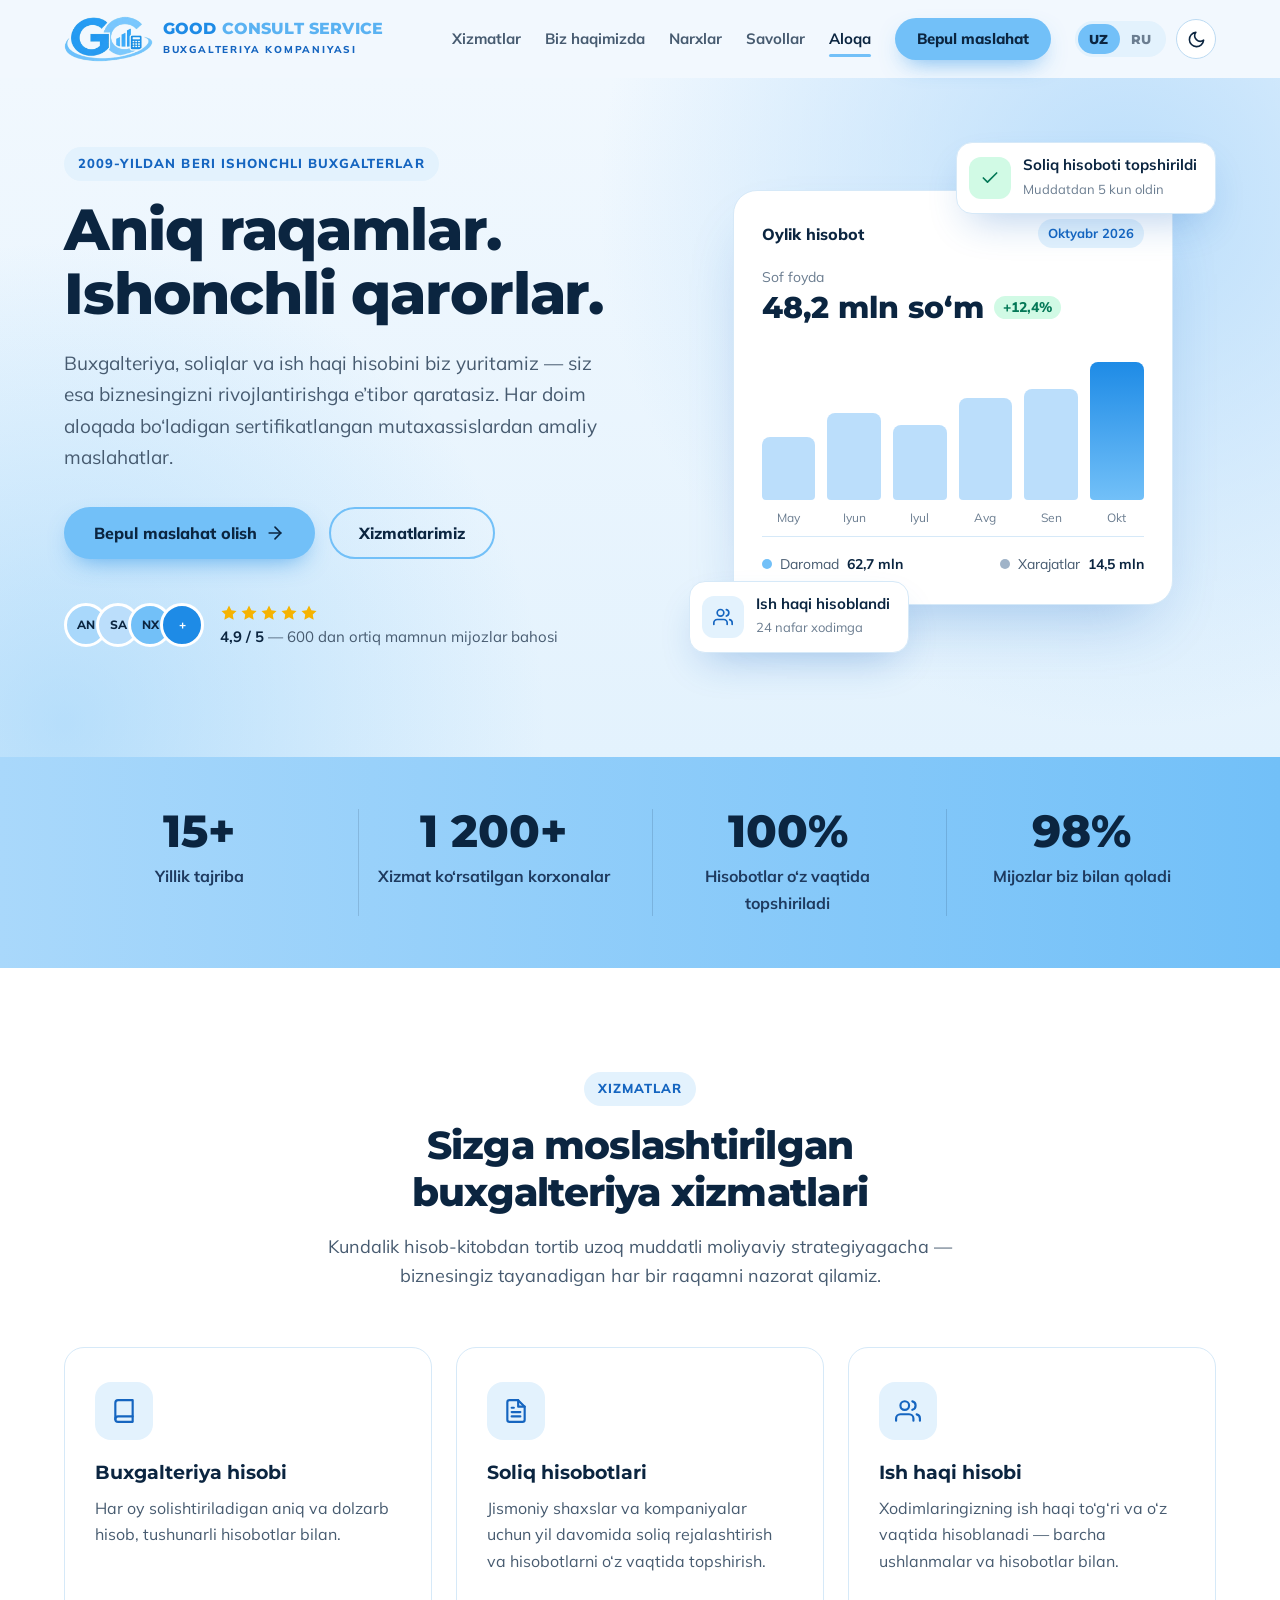
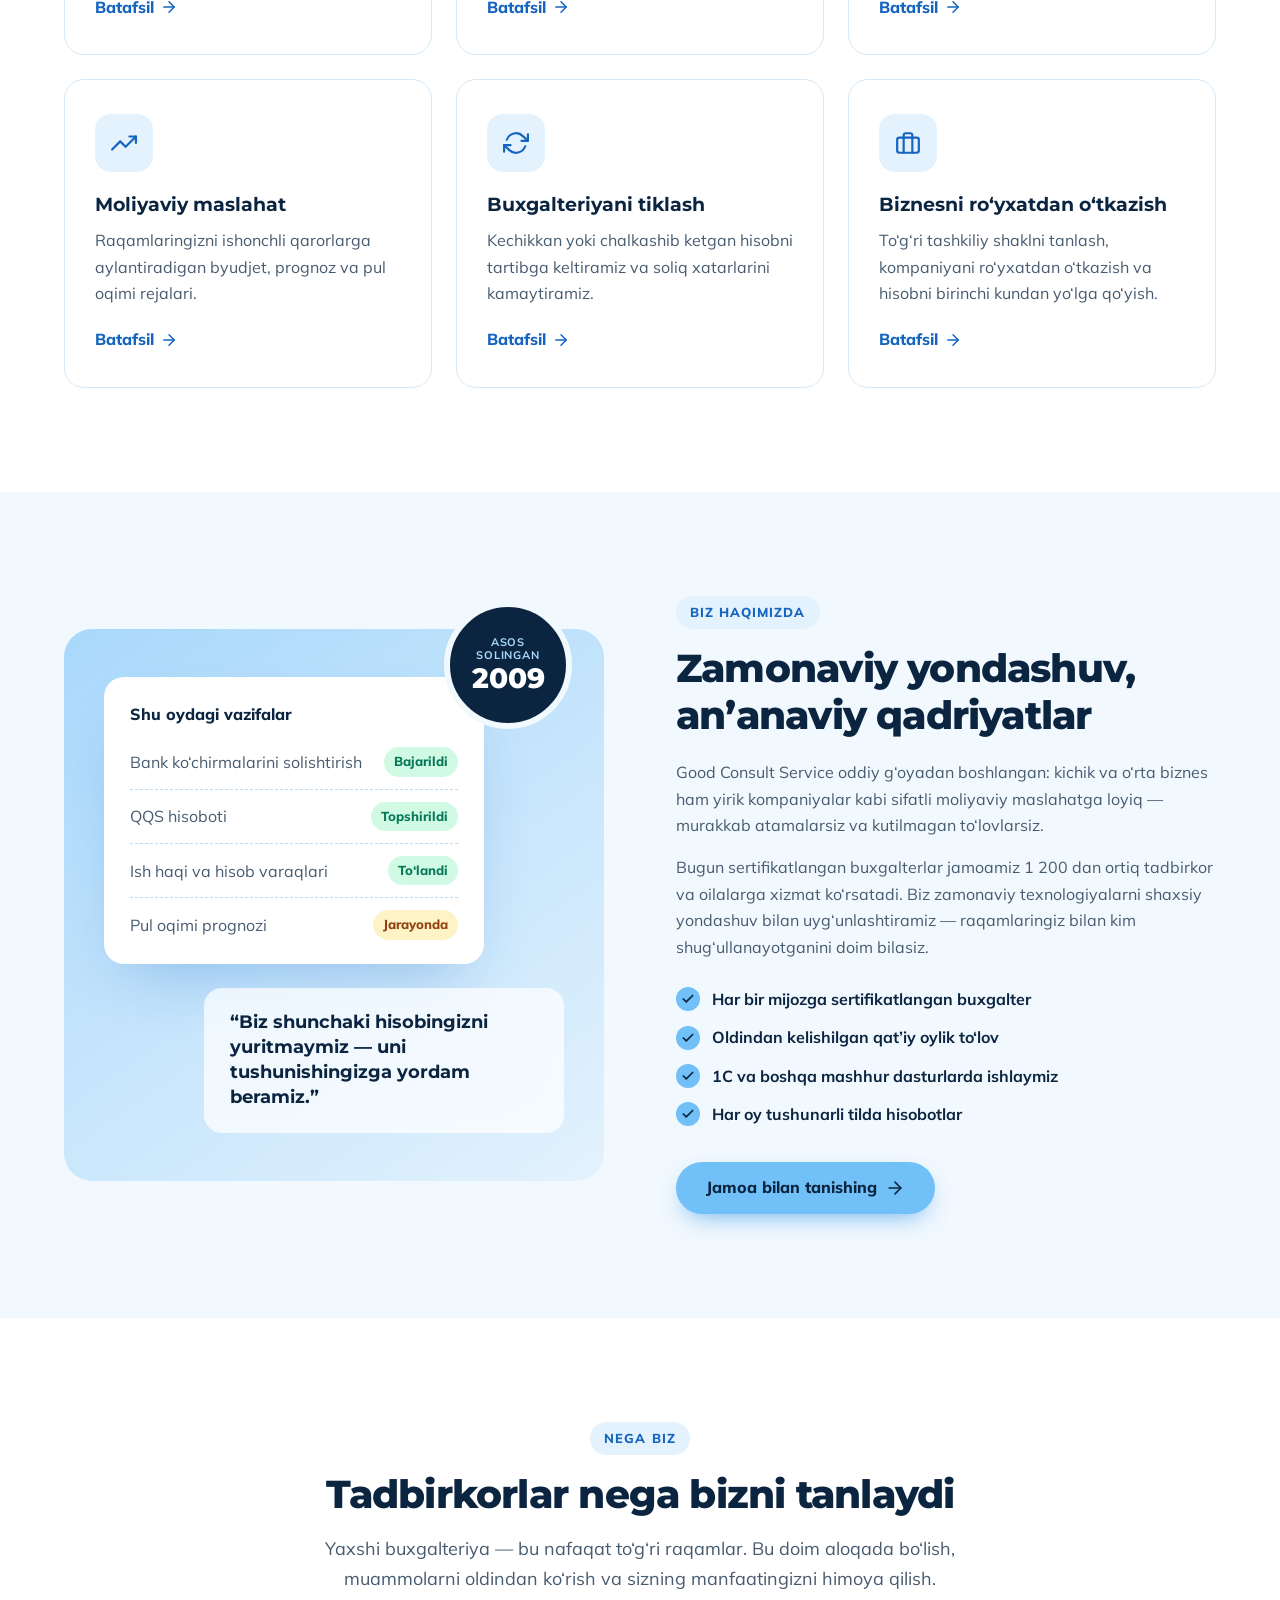
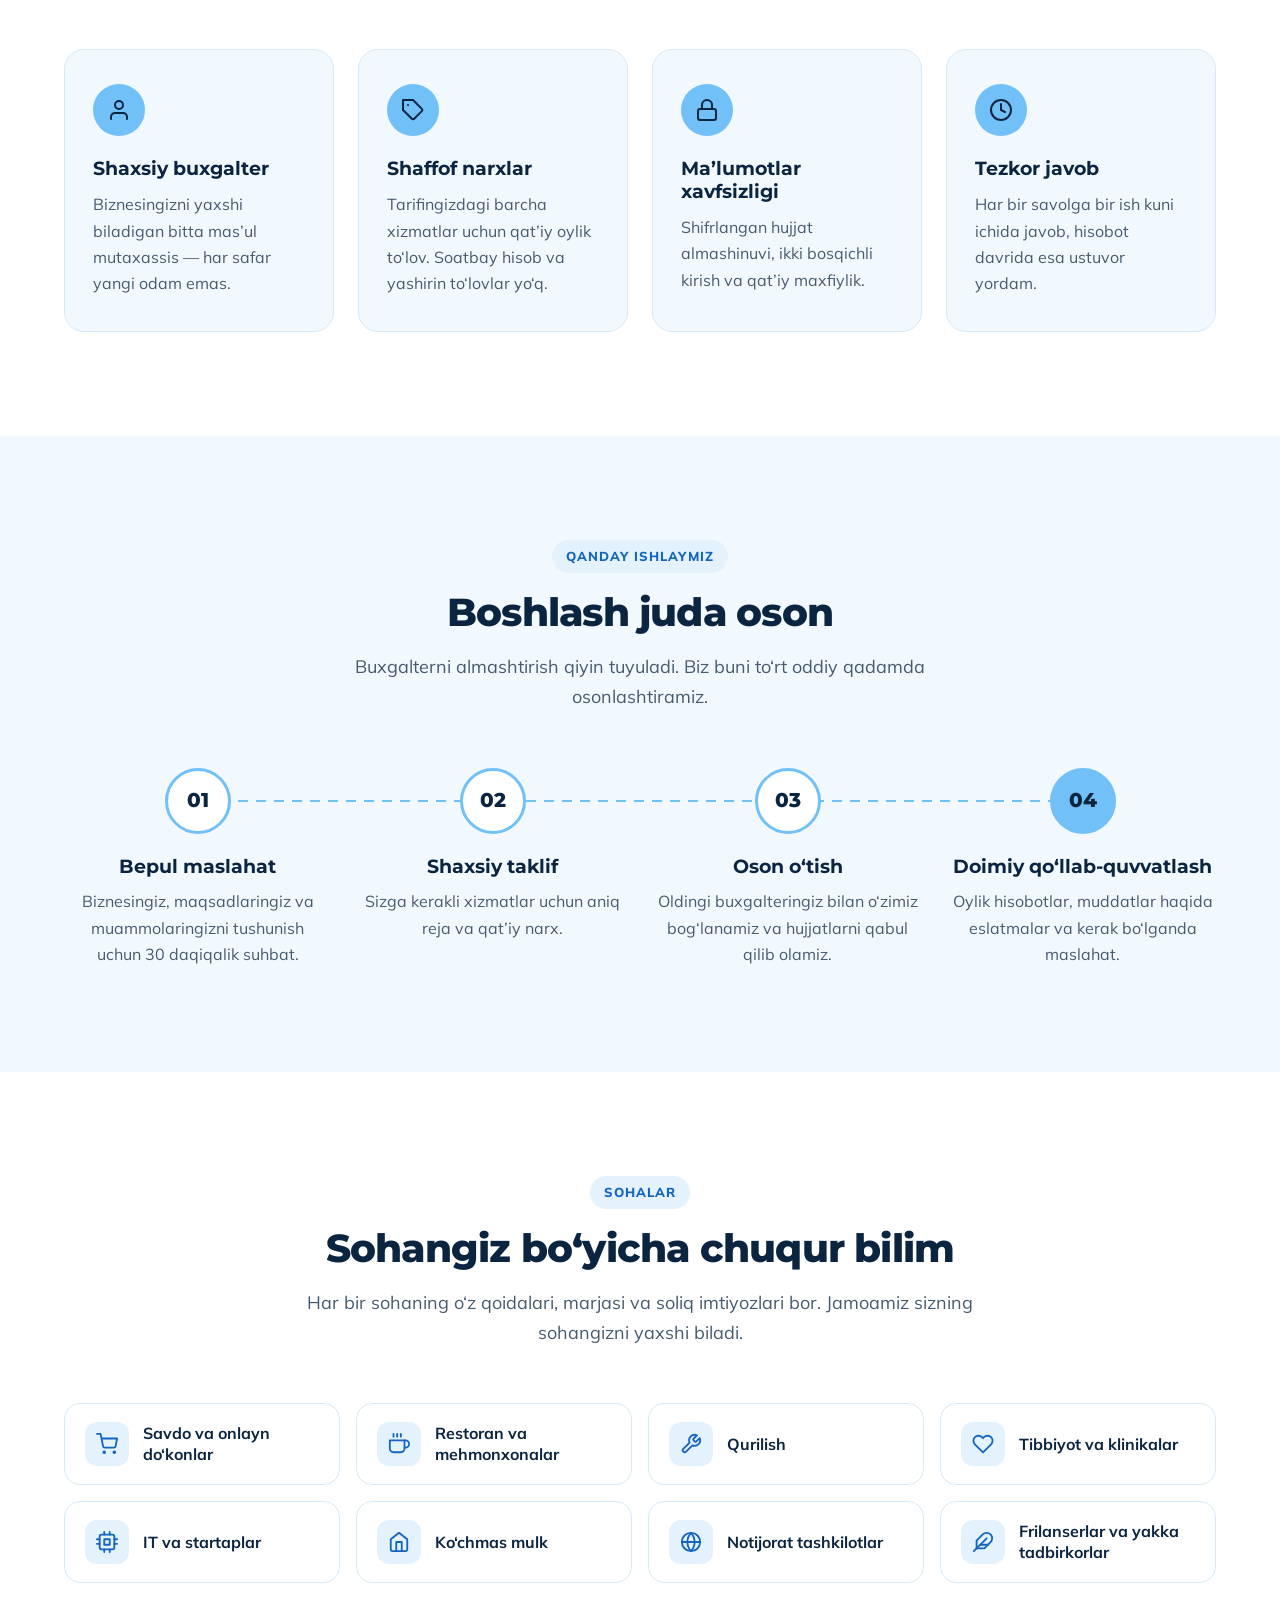
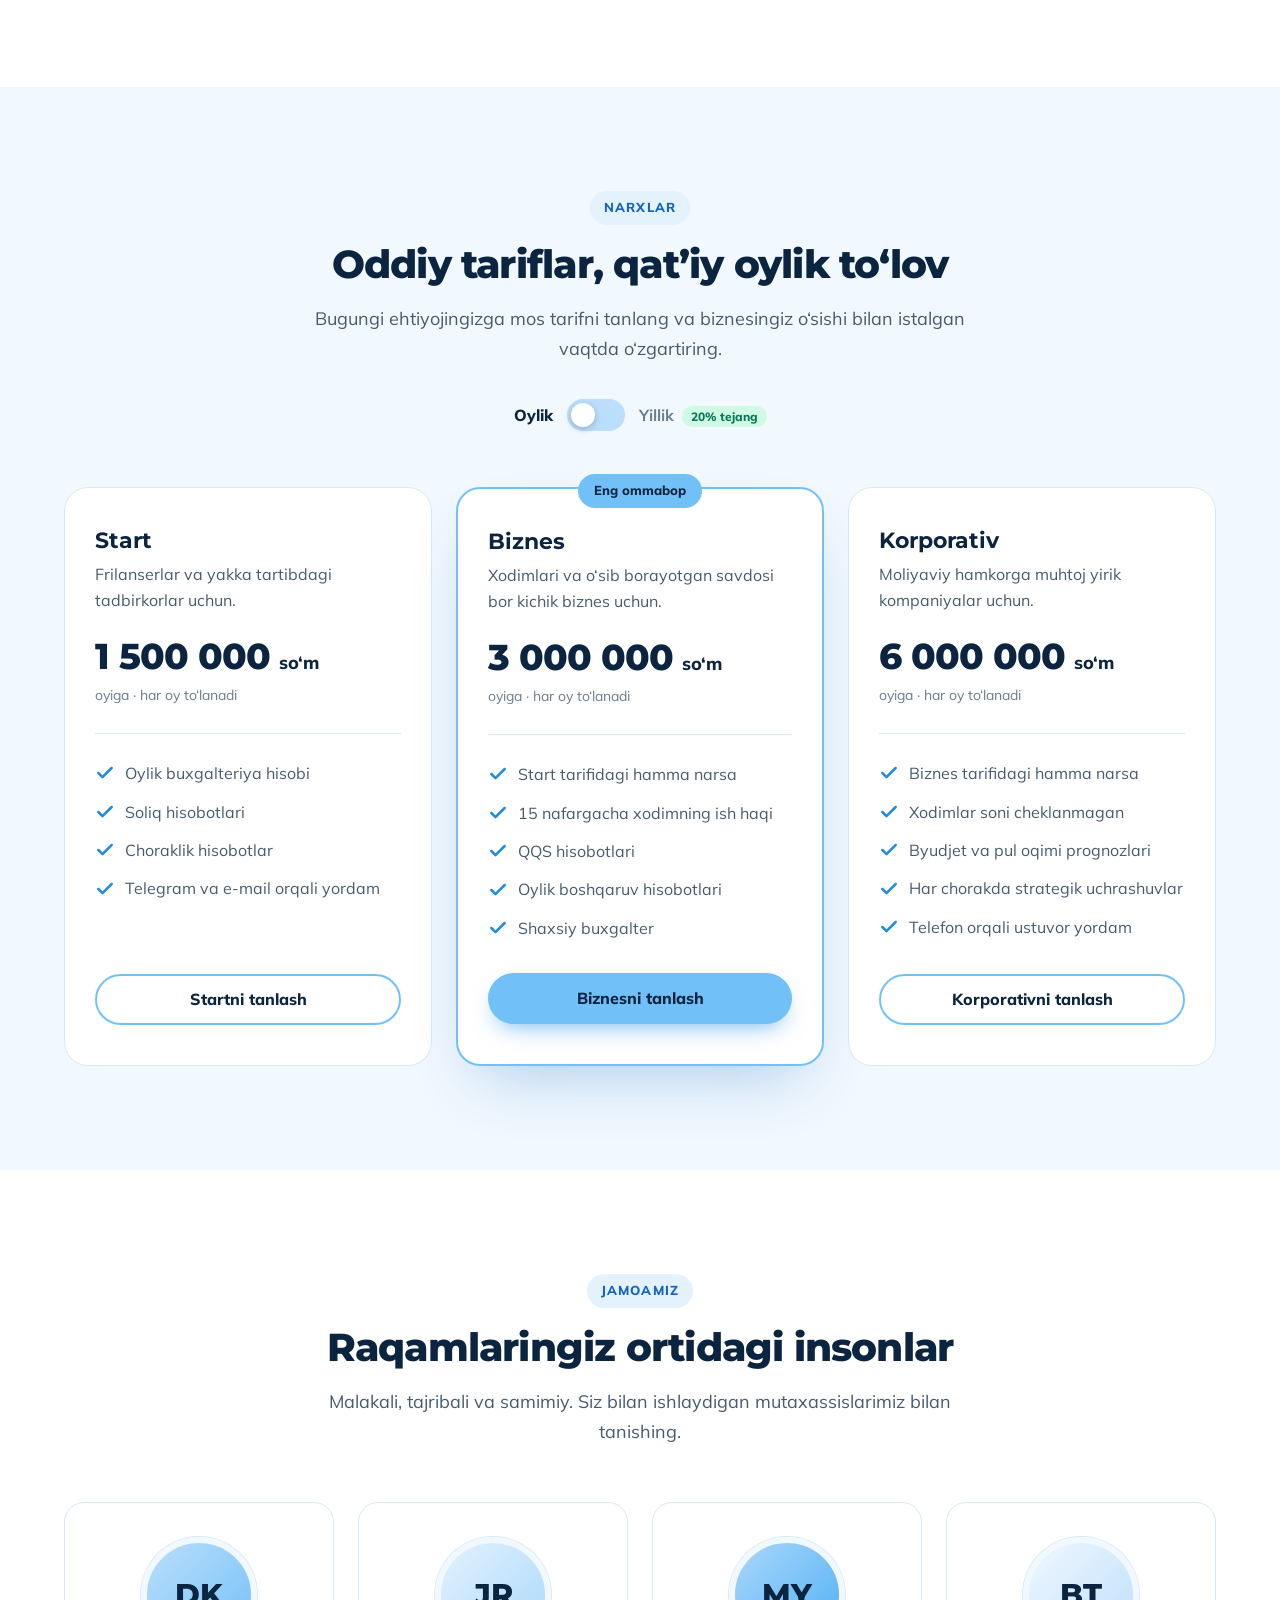
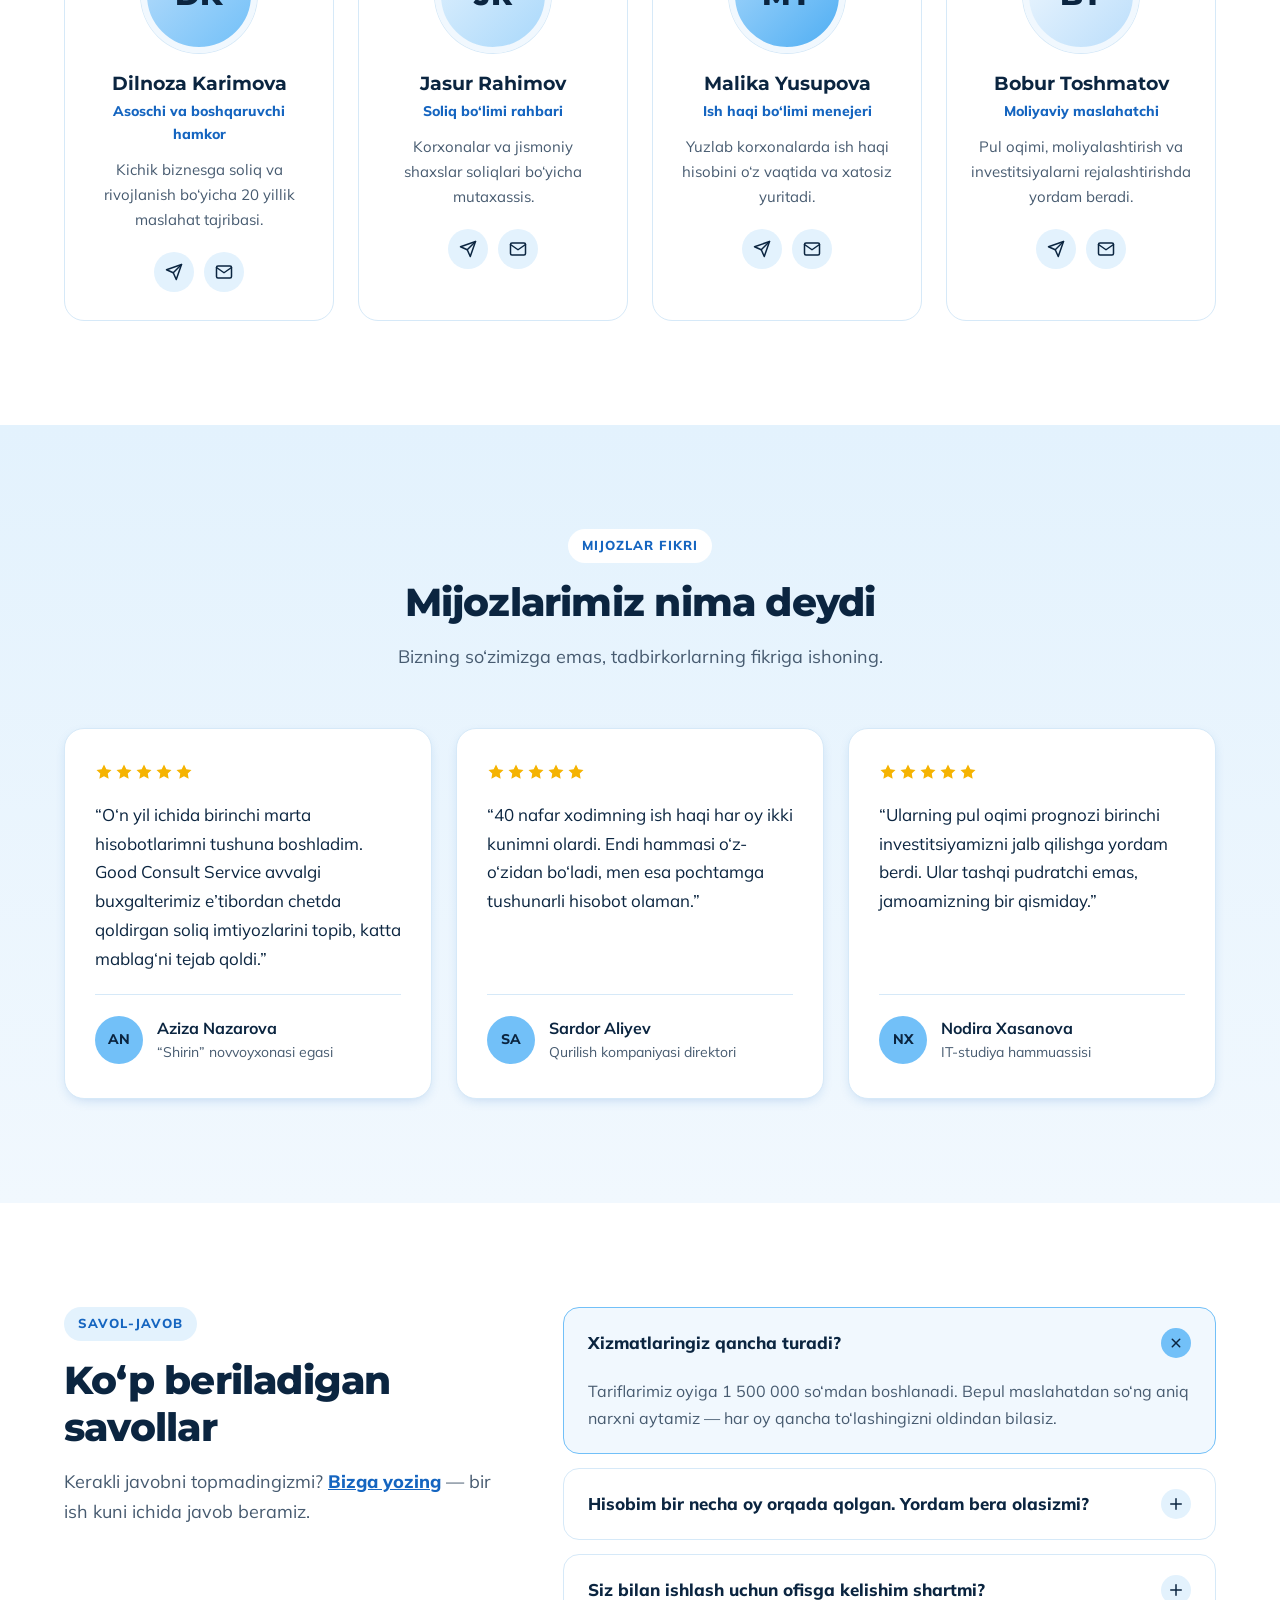
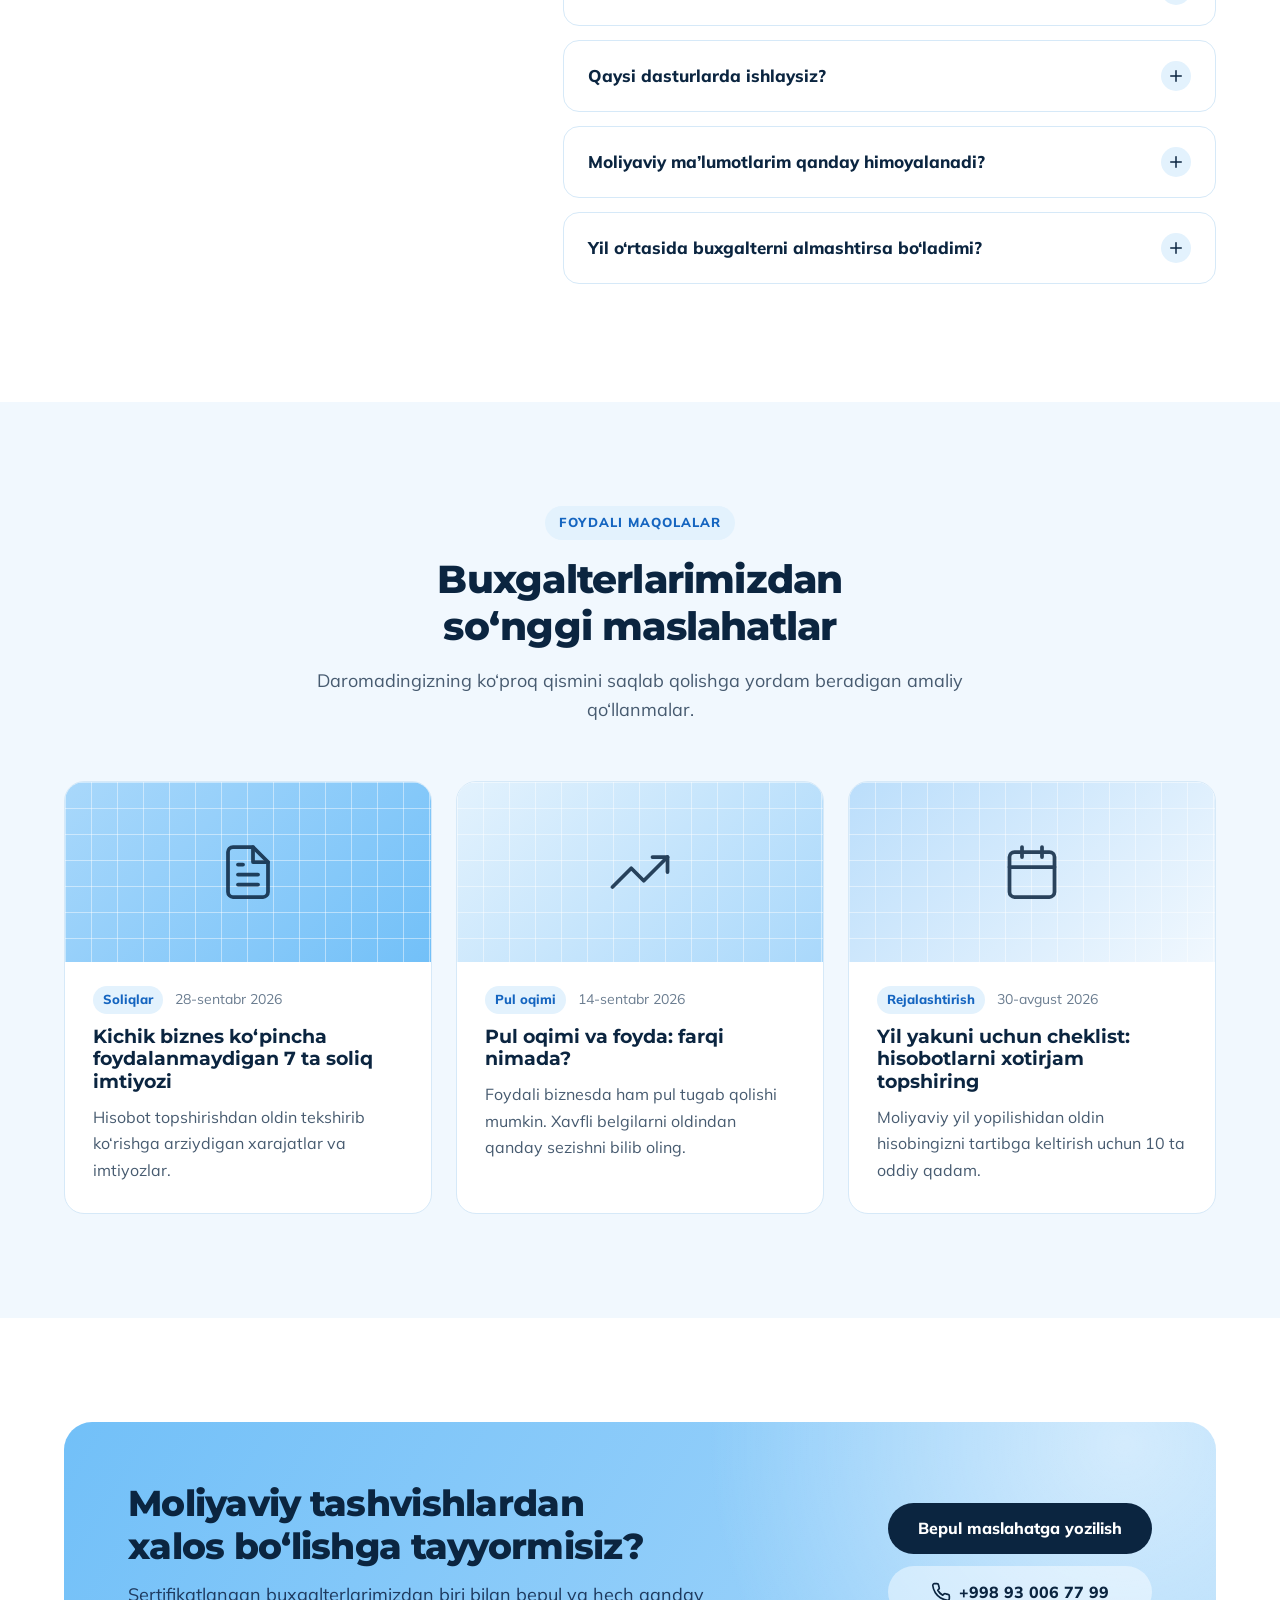
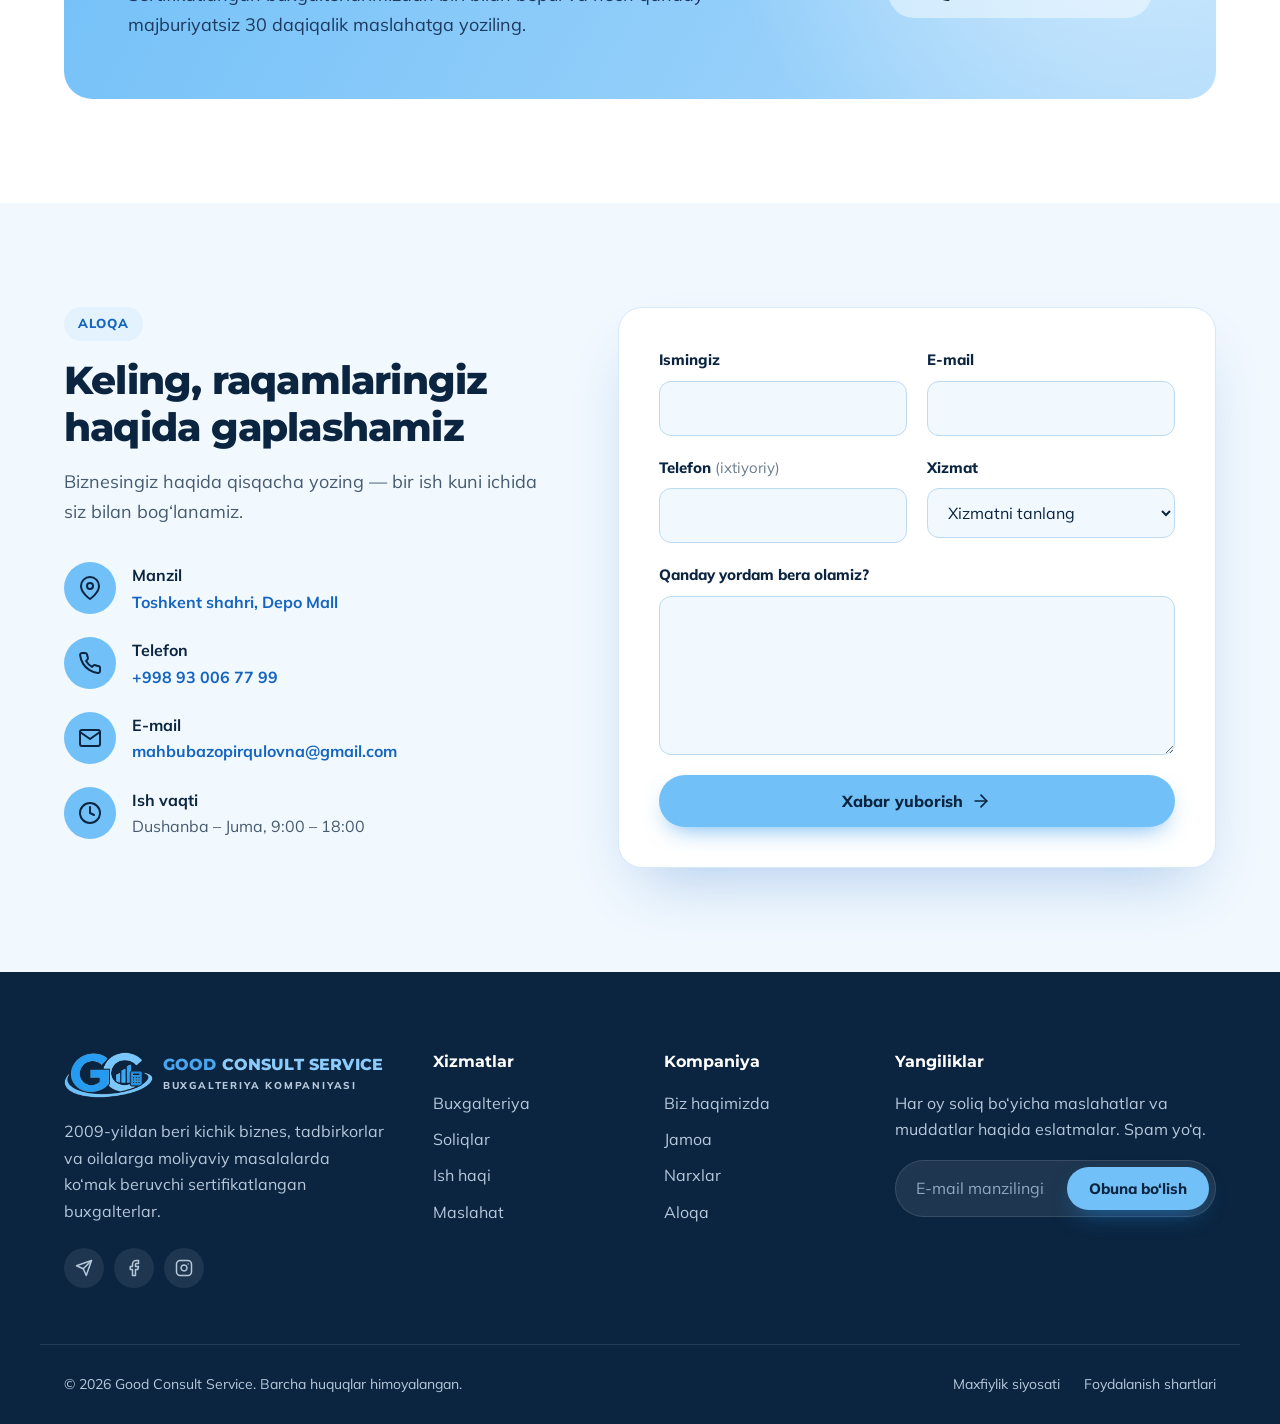
==== commit 3228de76: "Add real contact details: phone, email and Depo Mall address The address links to Depo Mall on Googl" ====
--- a/Accountants/index.html
+++ b/Accountants/index.html
@@ -591,7 +591,7 @@
                     </div>
                     <div class="cta-actions">
                         <a href="#contact" class="btn btn-dark" data-i18n="cta.button">Bepul maslahatga yozilish</a>
-                        <a href="tel:+998710000000" class="btn btn-ghost"><svg class="icon"><use href="#i-phone"/></svg>+998 71 000 00 00</a>
+                        <a href="tel:+998930067799" class="btn btn-ghost"><svg class="icon"><use href="#i-phone"/></svg>+998 93 006 77 99</a>
                     </div>
                 </div>
             </div>
@@ -607,15 +607,15 @@
                     <ul class="contact-list">
                         <li>
                             <span class="icon-circle"><svg class="icon"><use href="#i-pin"/></svg></span>
-                            <span><strong data-i18n="contact.addressLabel">Manzil</strong><span data-i18n="contact.address">Toshkent shahri, Mirobod tumani</span></span>
+                            <span><strong data-i18n="contact.addressLabel">Manzil</strong><a href="https://www.google.com/maps/search/?api=1&amp;query=Depo+Mall+Tashkent" target="_blank" rel="noopener" data-i18n="contact.address">Toshkent shahri, Depo Mall</a></span>
                         </li>
                         <li>
                             <span class="icon-circle"><svg class="icon"><use href="#i-phone"/></svg></span>
-                            <span><strong data-i18n="contact.phoneLabel">Telefon</strong><a href="tel:+998710000000">+998 71 000 00 00</a></span>
+                            <span><strong data-i18n="contact.phoneLabel">Telefon</strong><a href="tel:+998930067799">+998 93 006 77 99</a></span>
                         </li>
                         <li>
                             <span class="icon-circle"><svg class="icon"><use href="#i-mail"/></svg></span>
-                            <span><strong data-i18n="contact.emailLabel">E-mail</strong><a href="mailto:info@goodconsult.uz">info@goodconsult.uz</a></span>
+                            <span><strong data-i18n="contact.emailLabel">E-mail</strong><a href="mailto:mahbubazopirqulovna@gmail.com">mahbubazopirqulovna<wbr>@gmail.com</a></span>
                         </li>
                         <li>
                             <span class="icon-circle"><svg class="icon"><use href="#i-clock"/></svg></span>
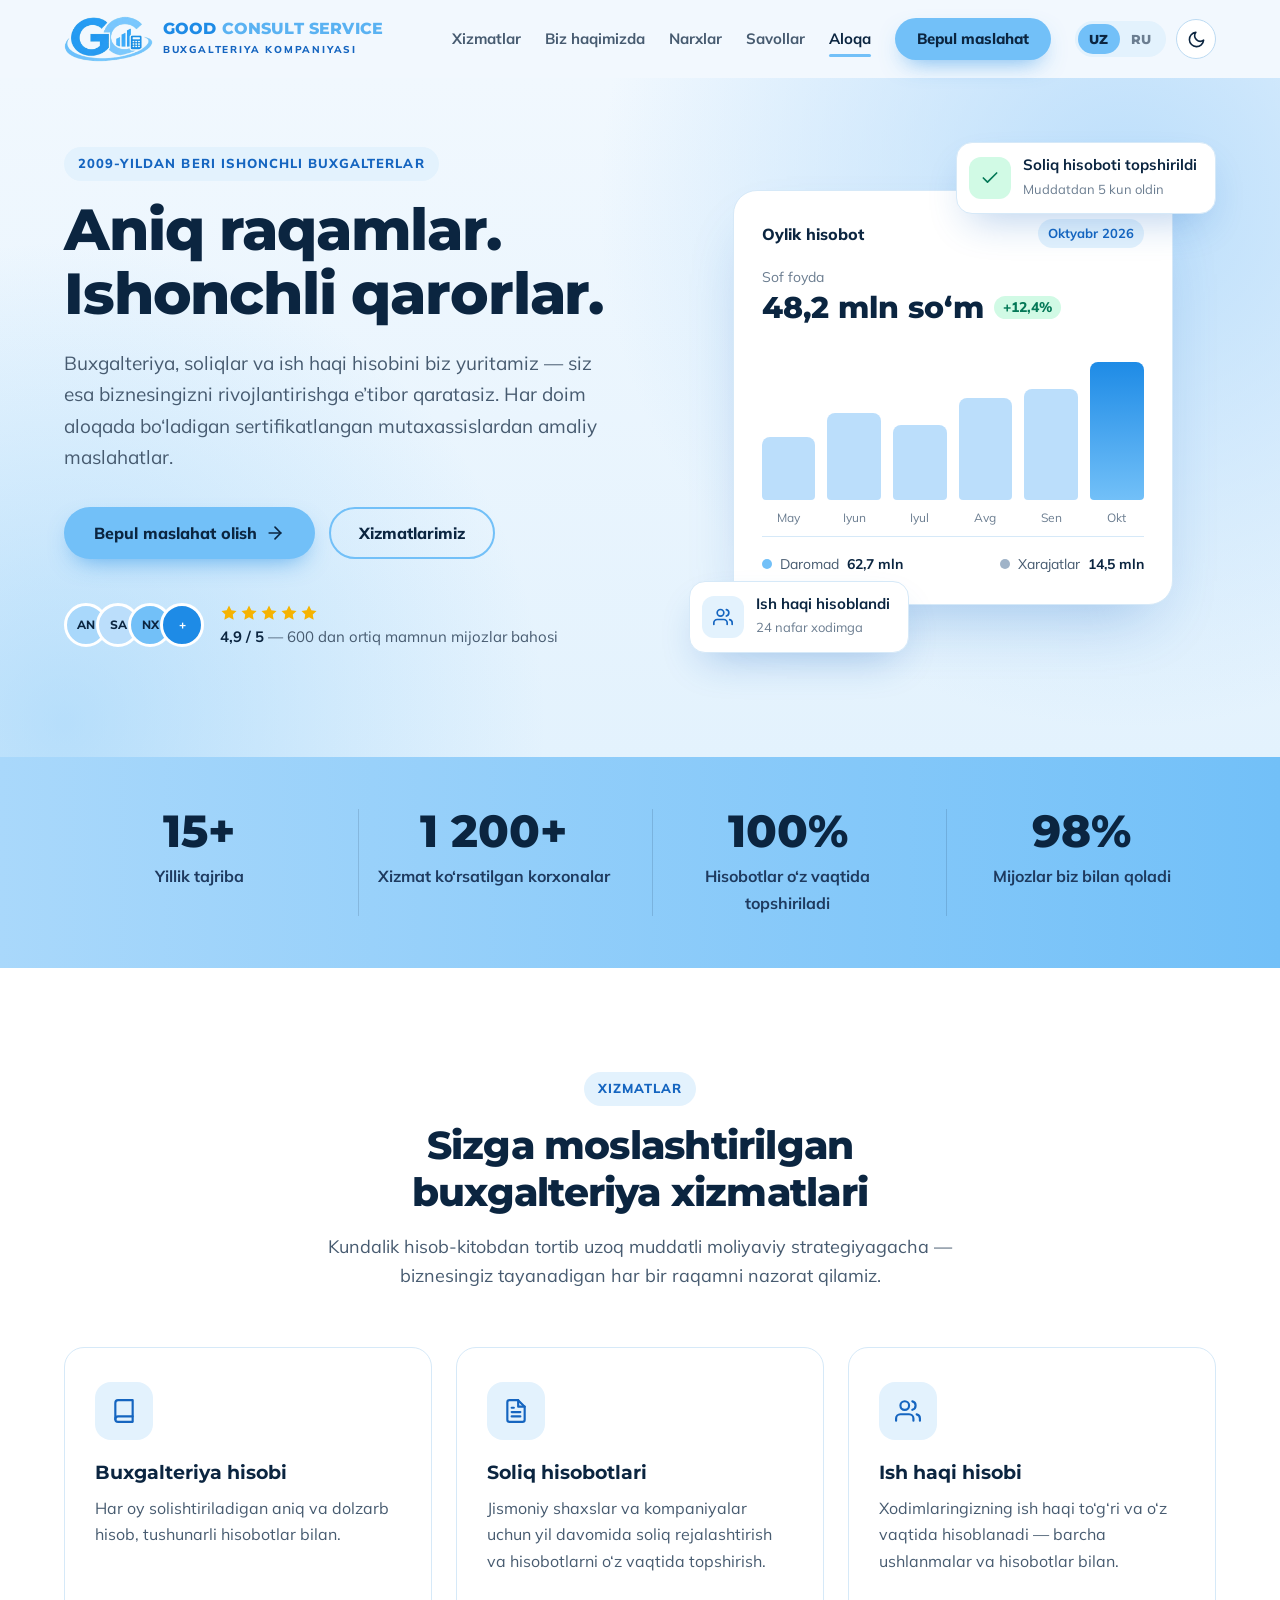
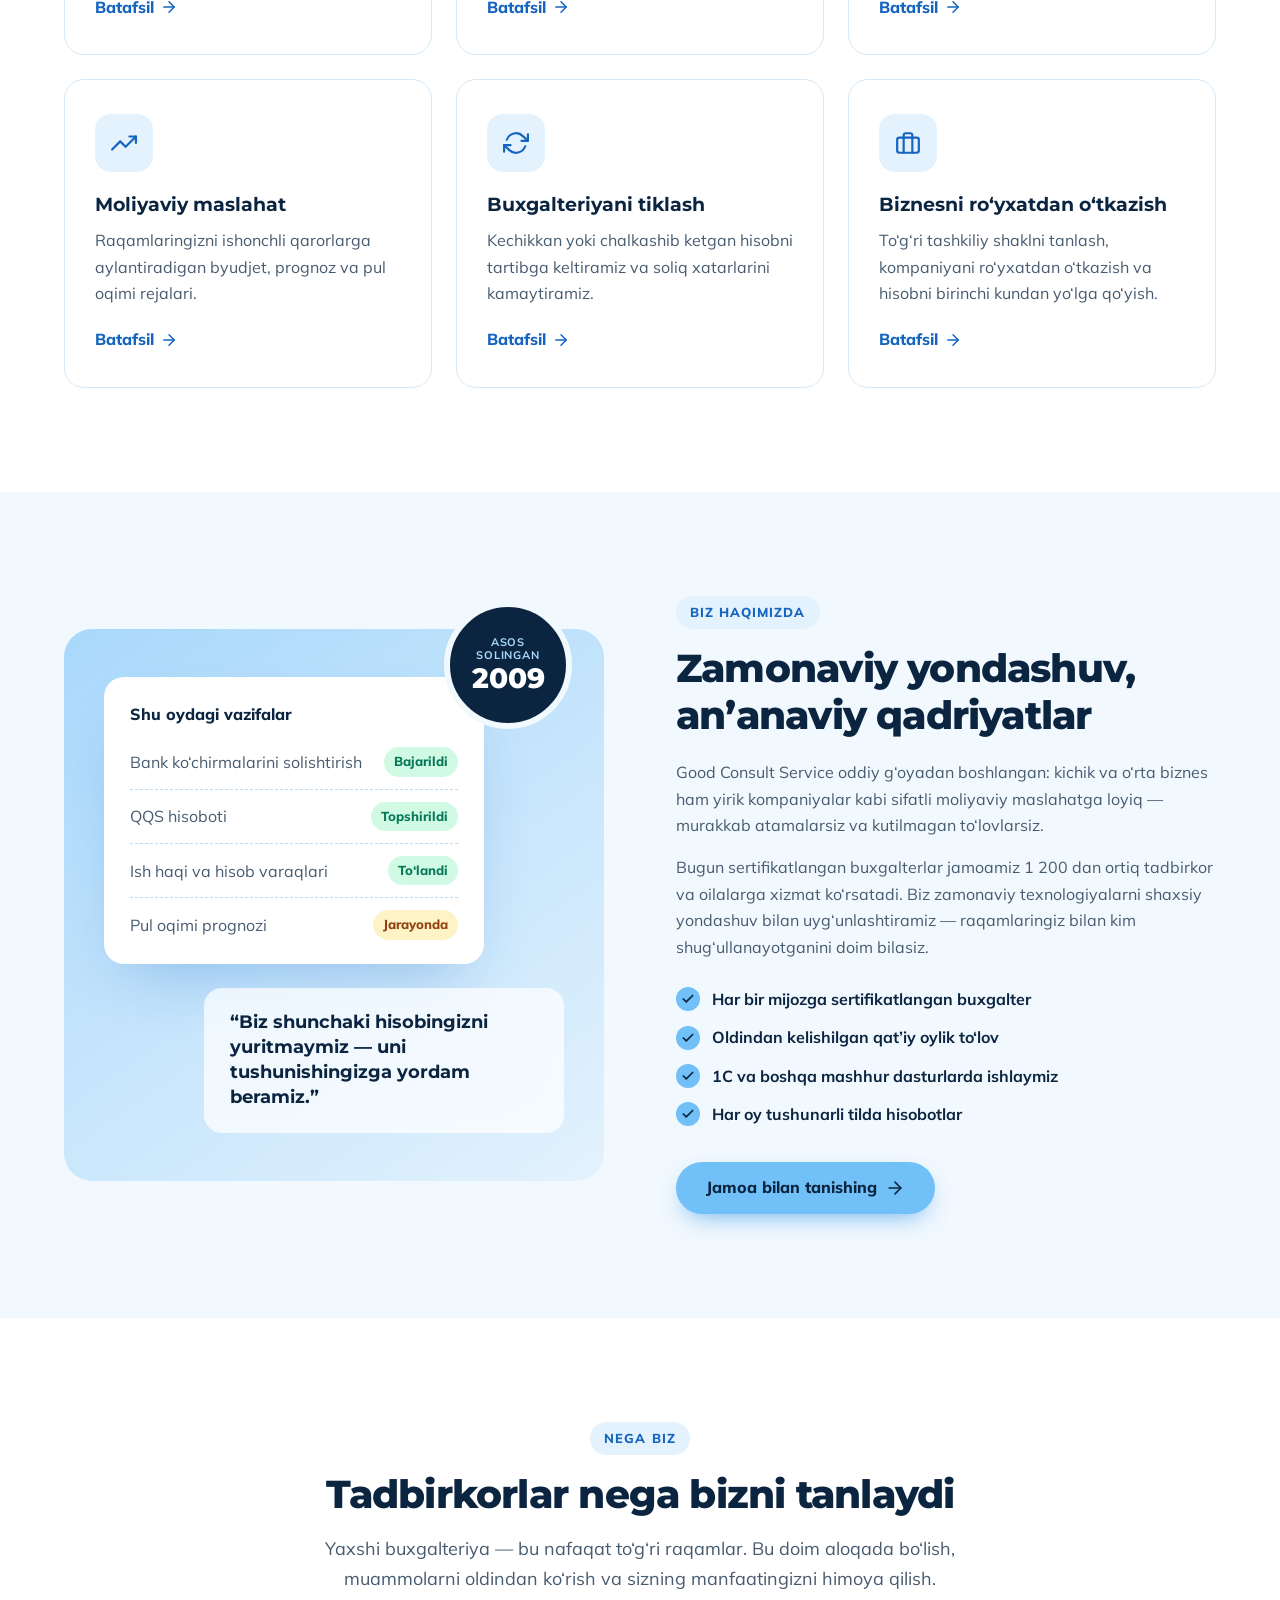
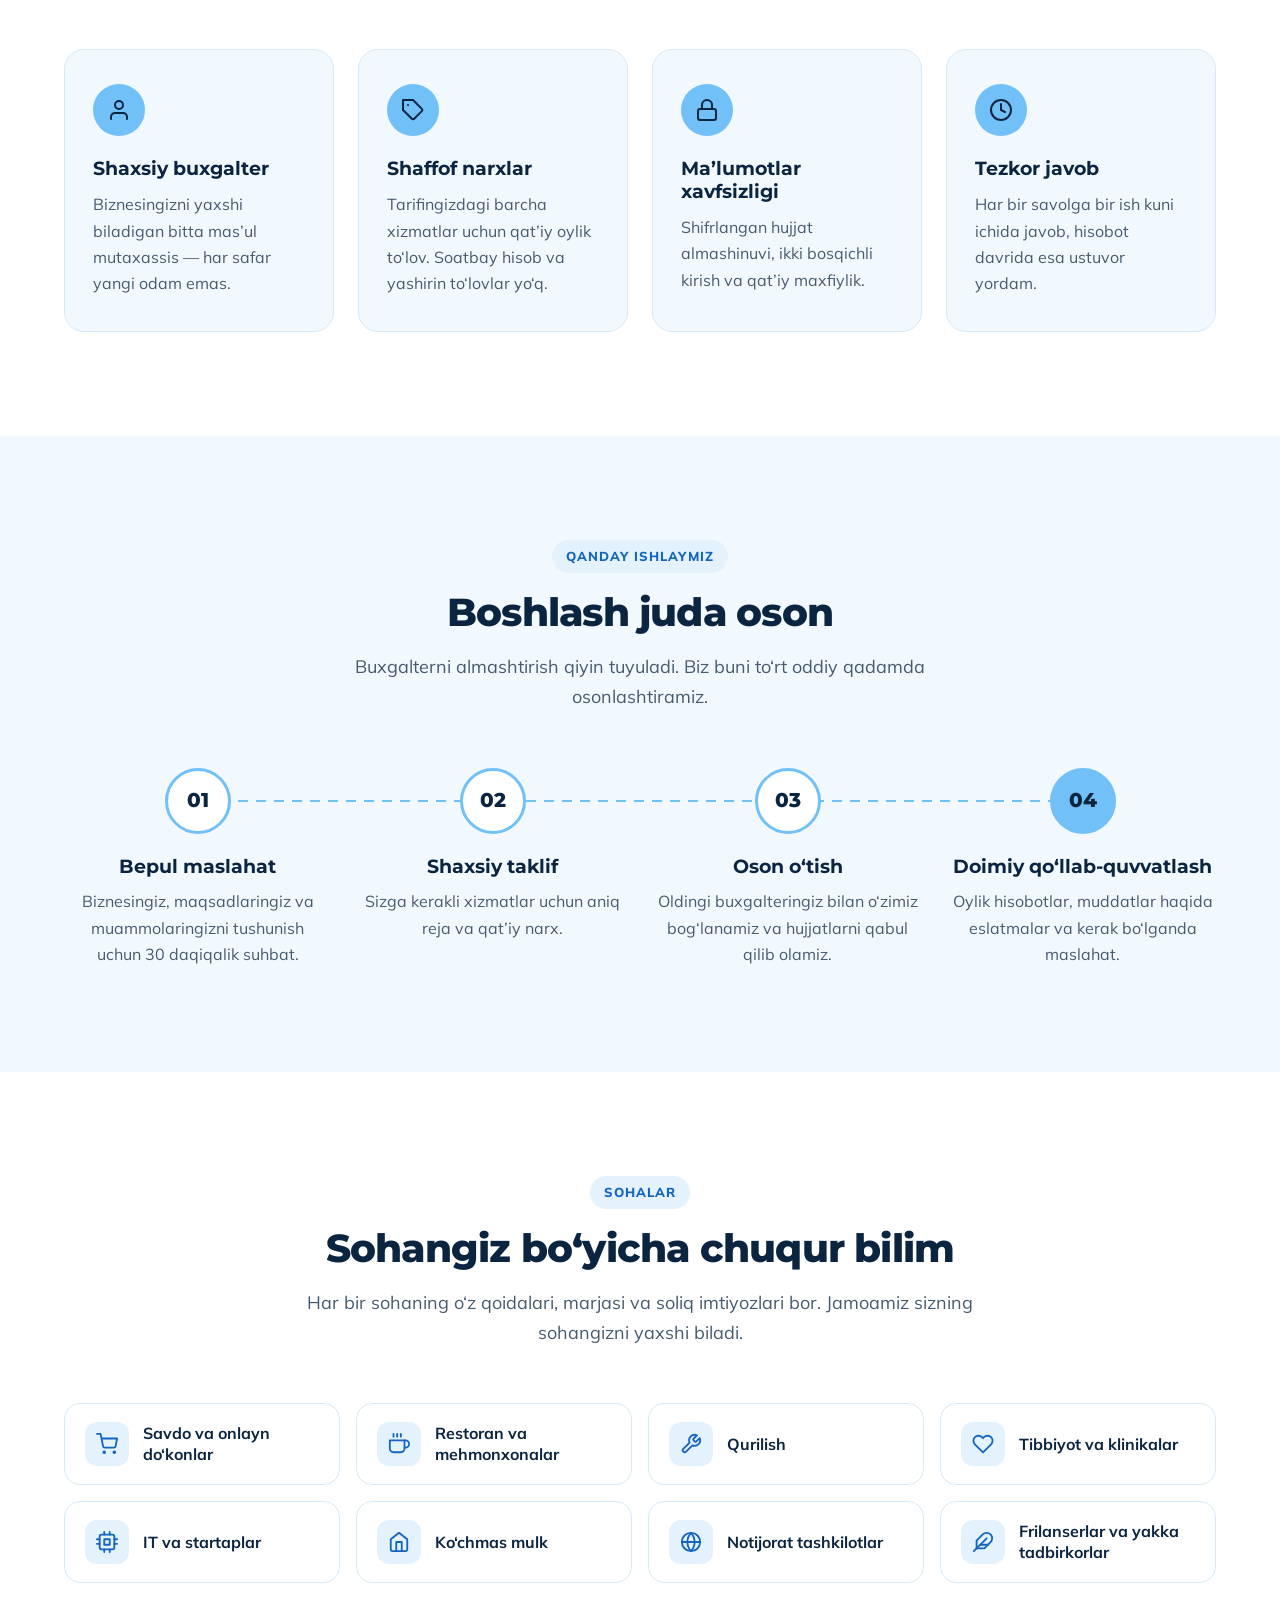
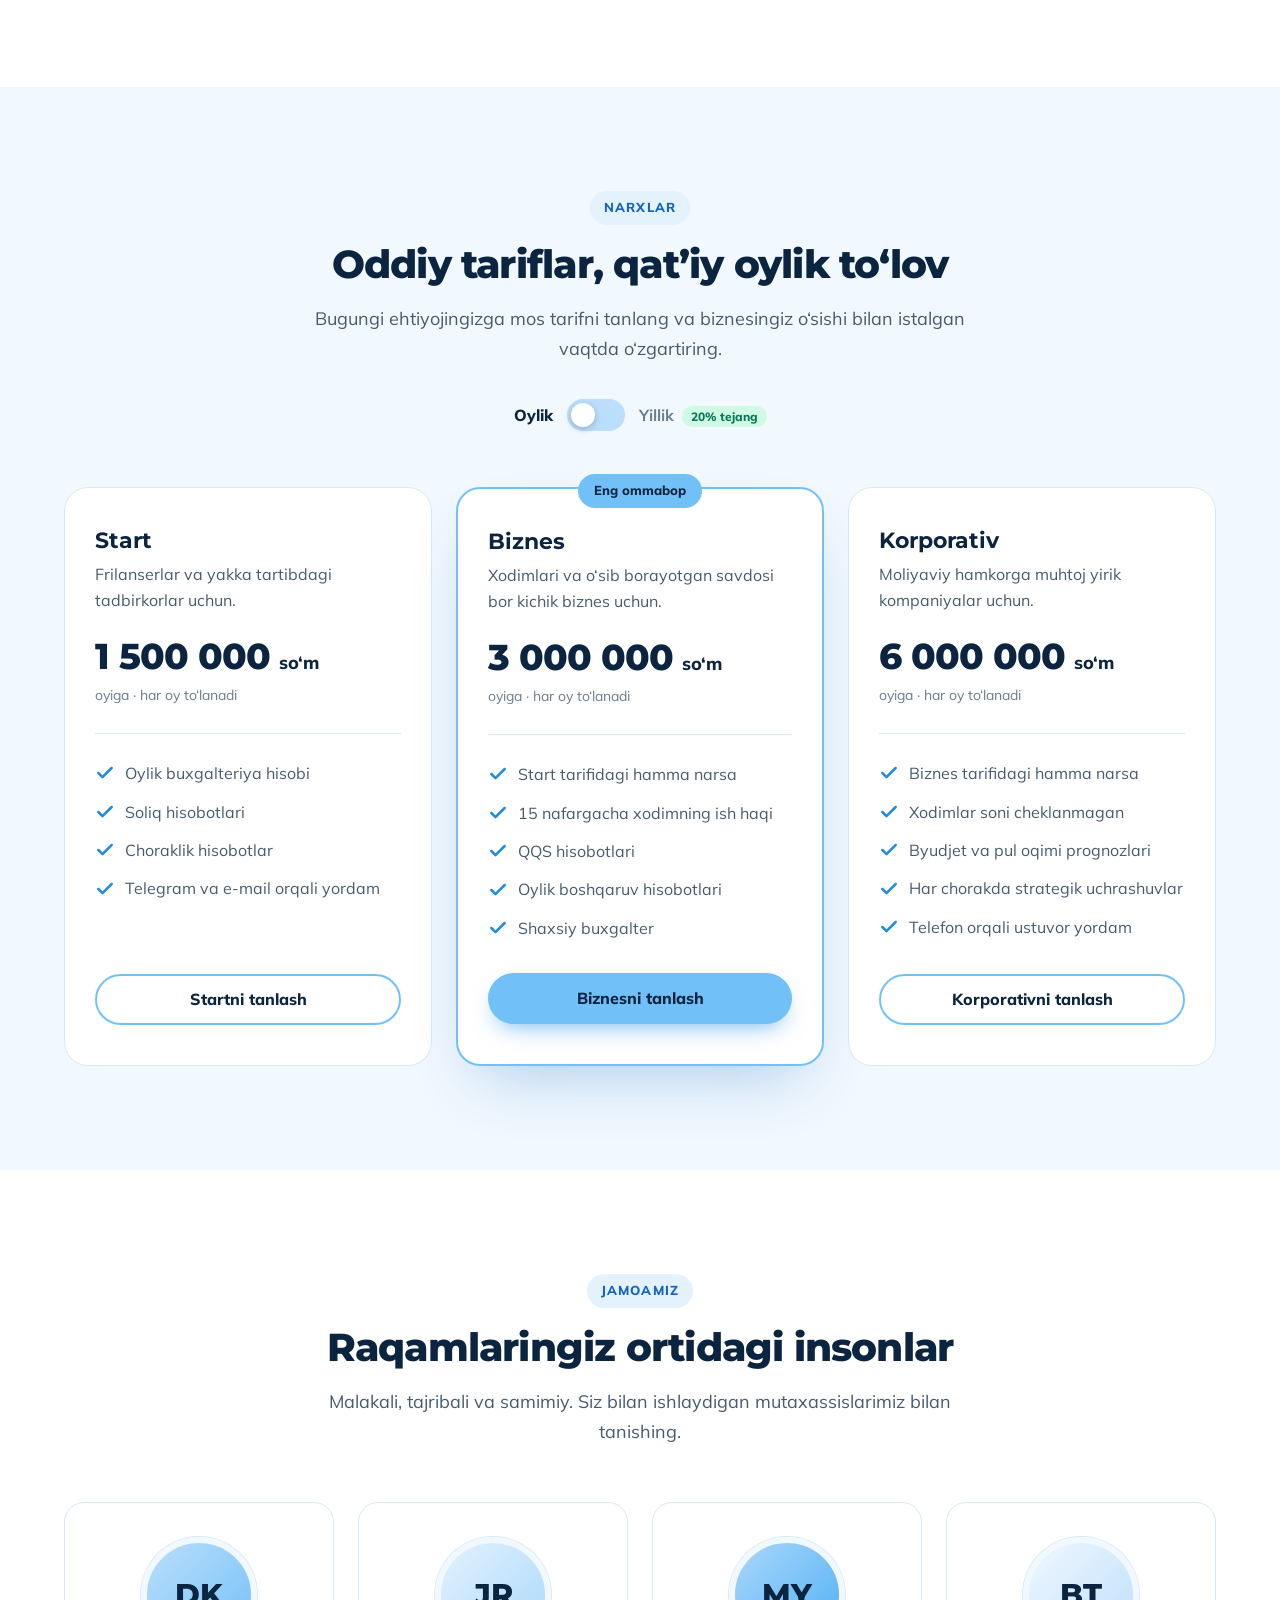
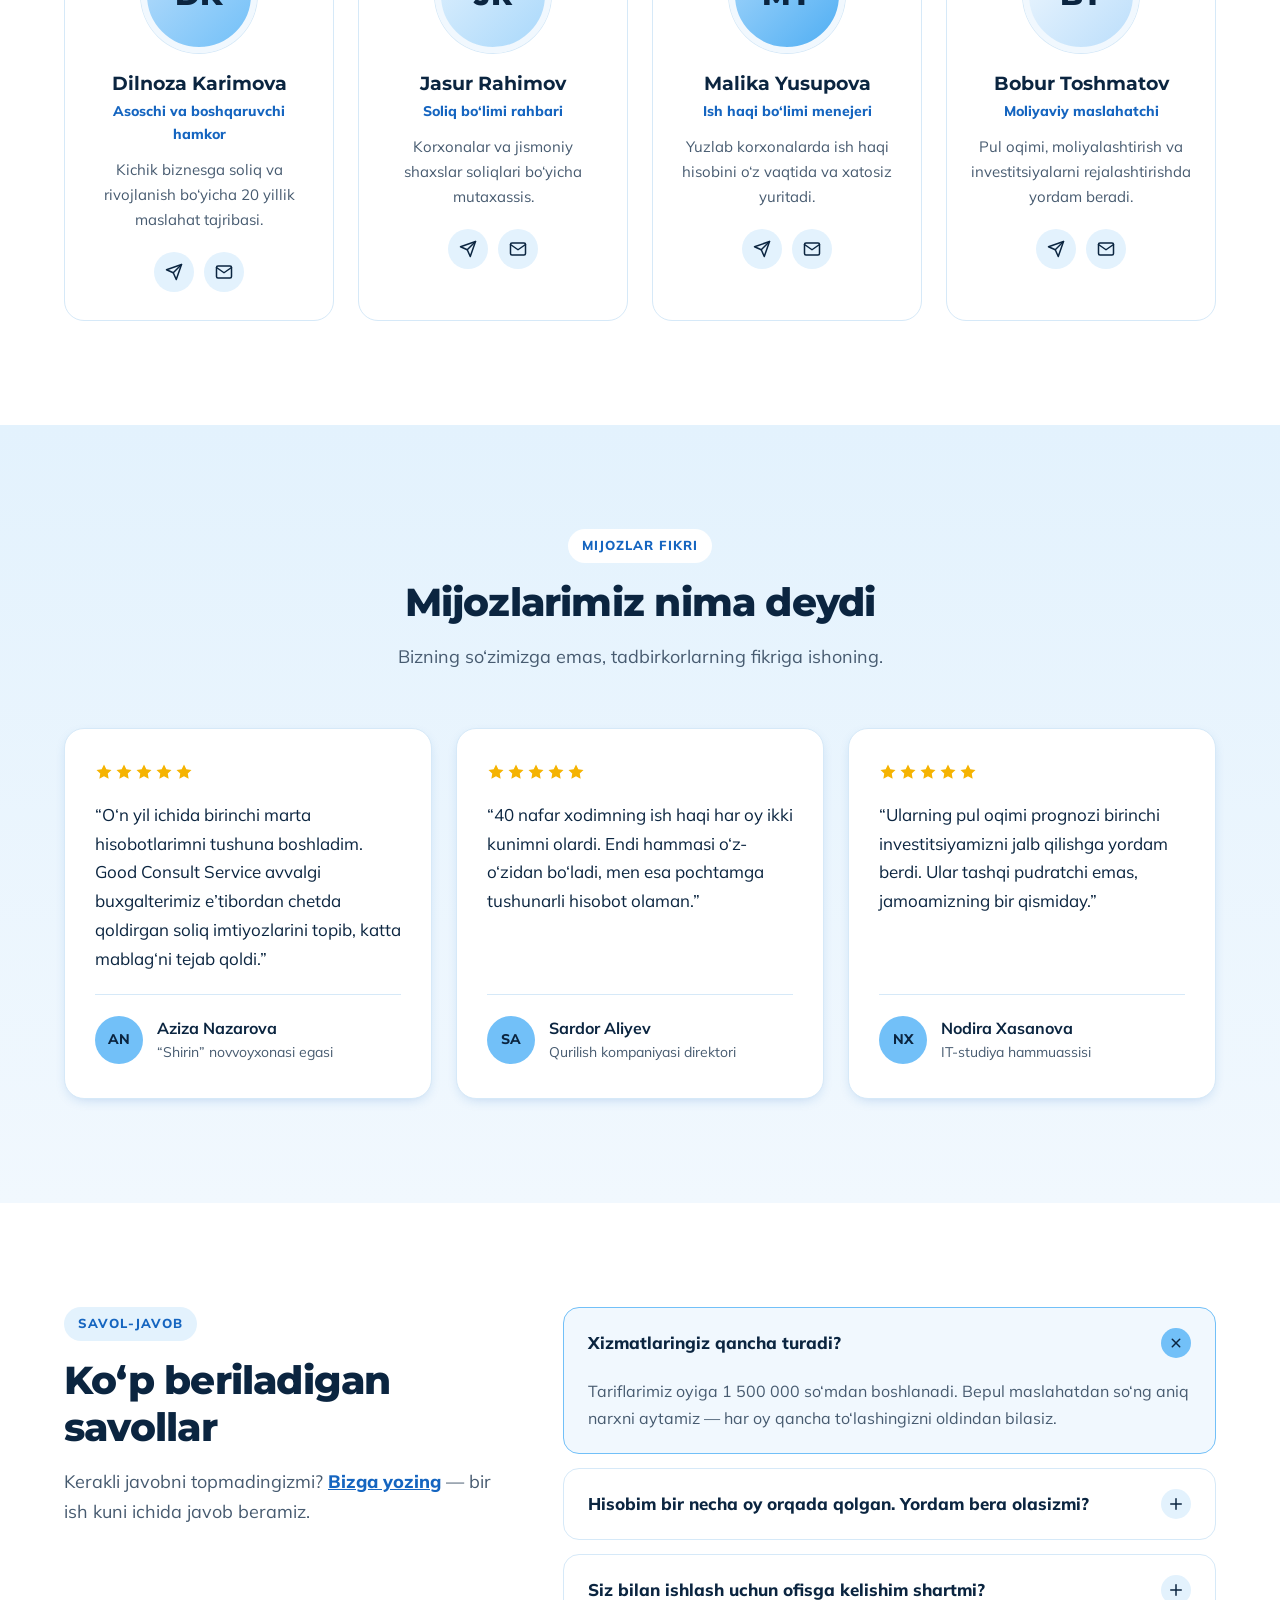
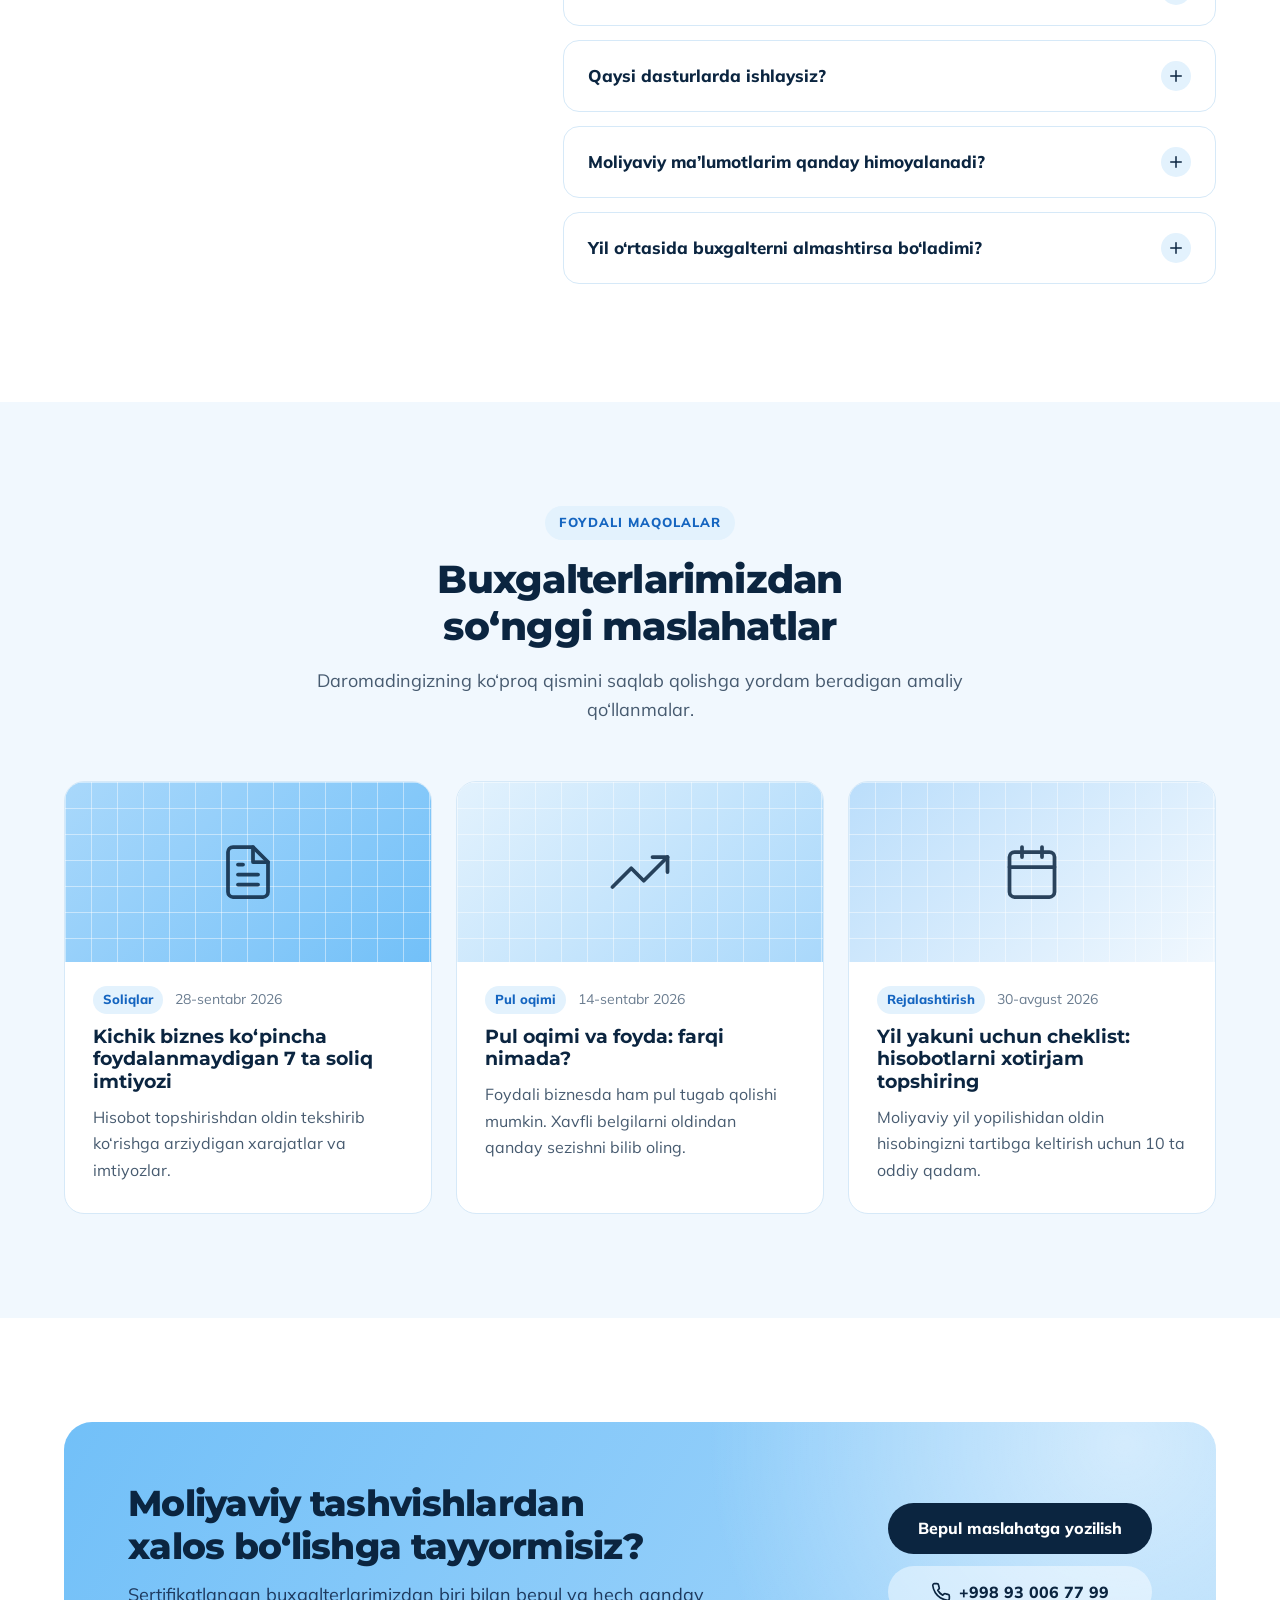
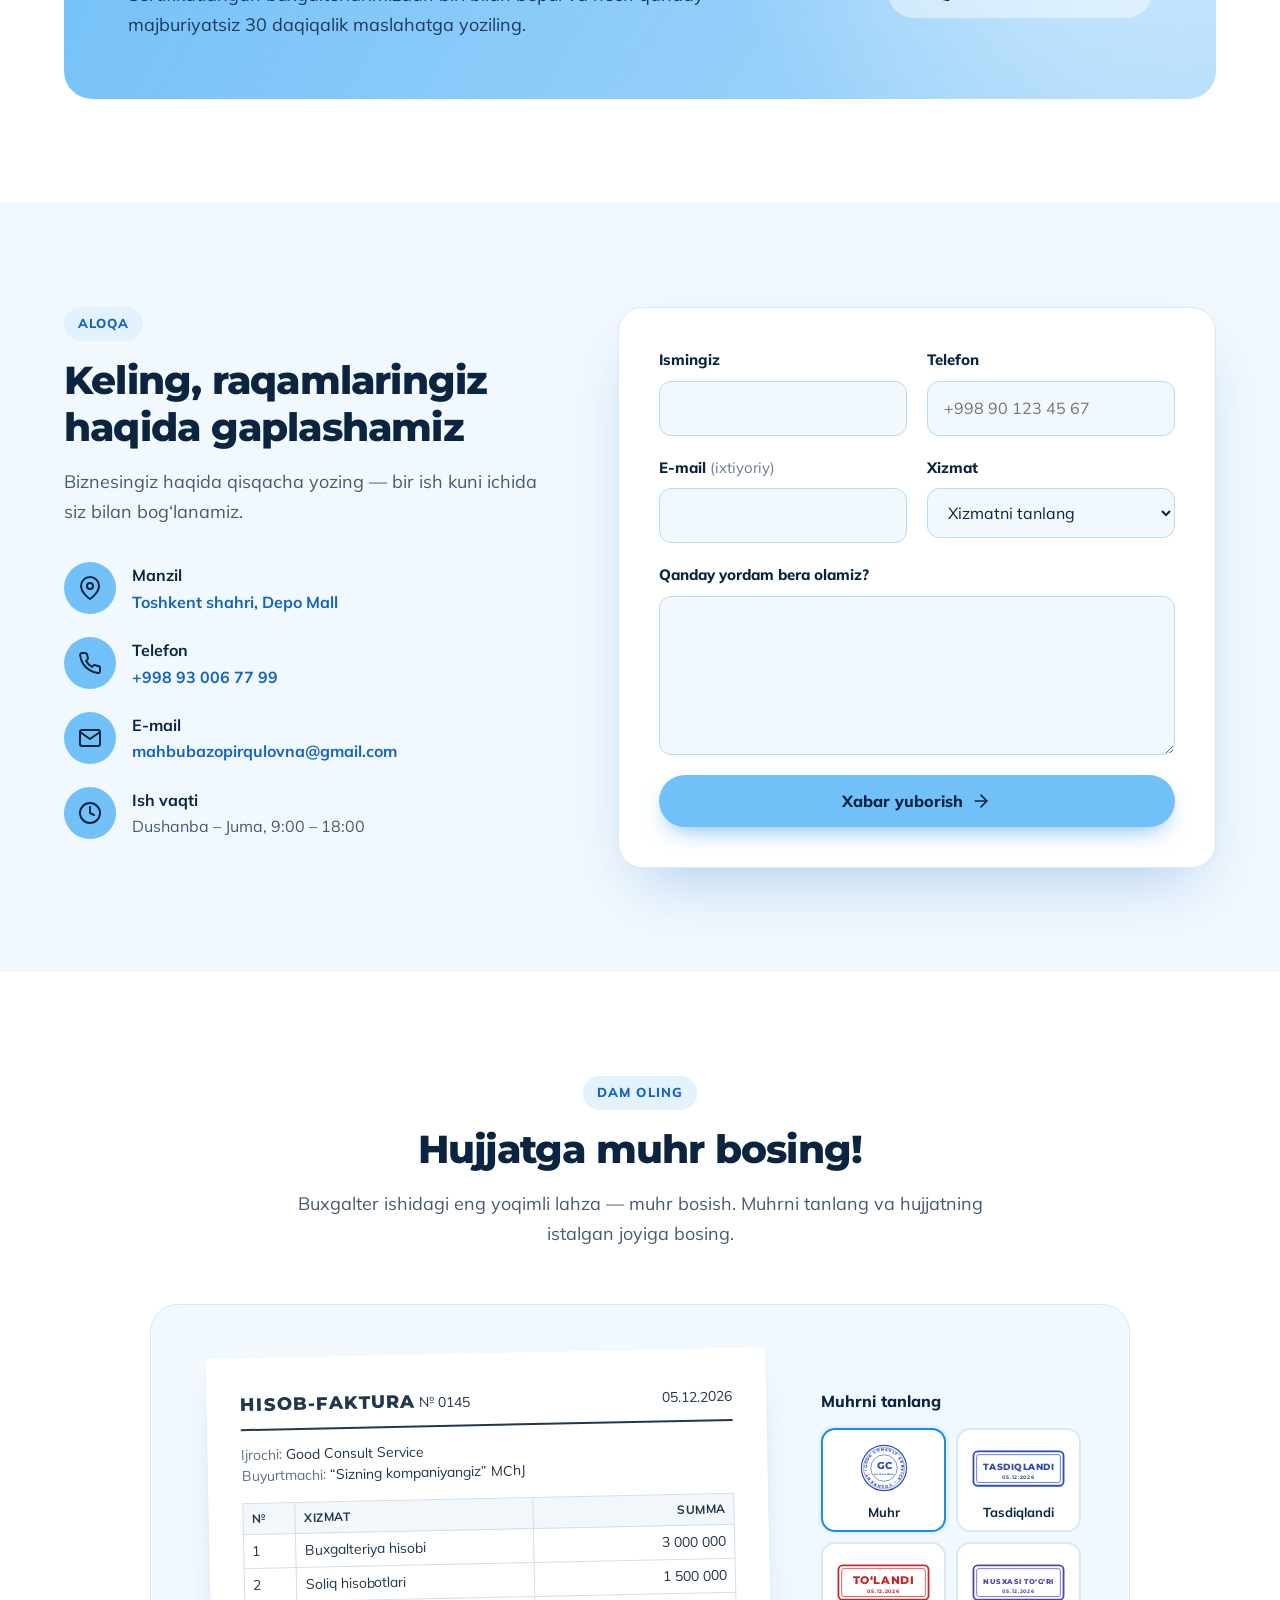
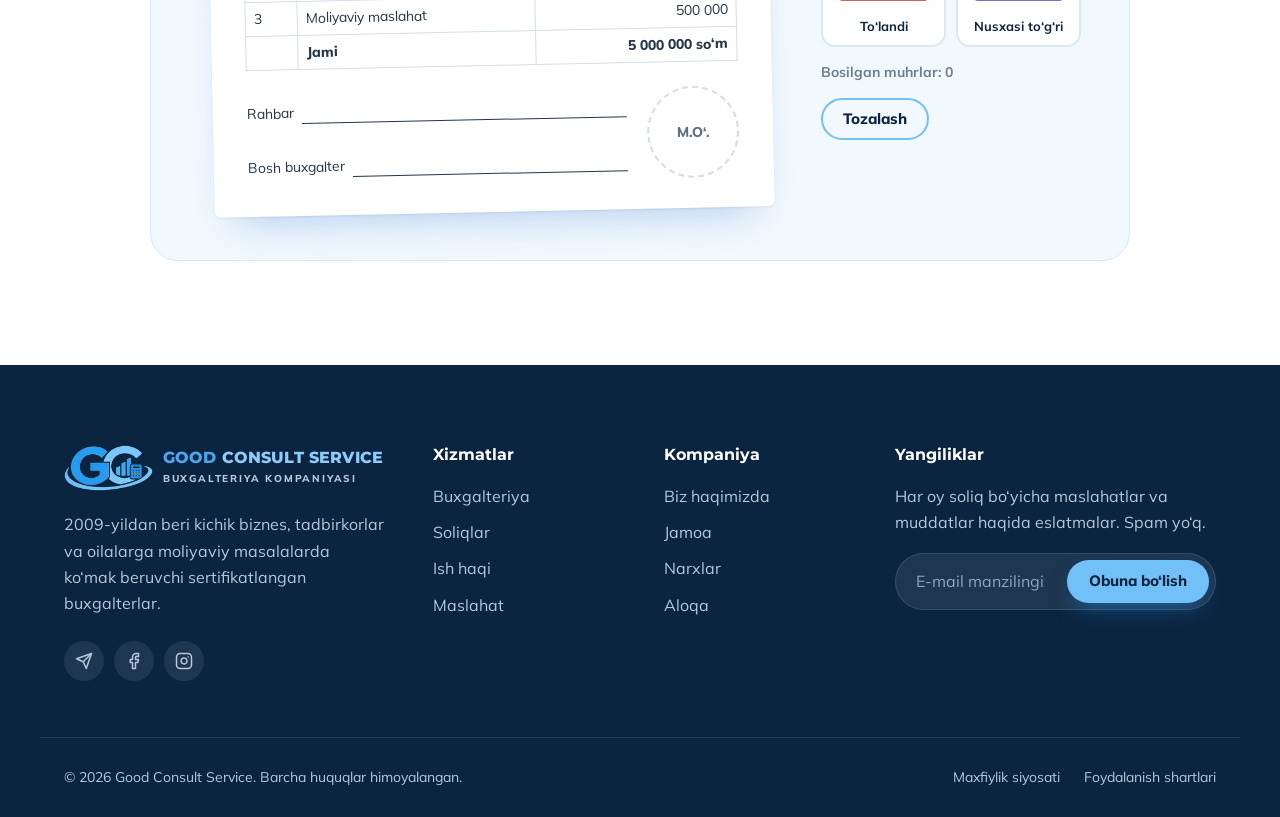
==== commit 2e46b382: "Add invoice-stamping section; make phone required and email optional - Contact form: phone is requir" ====
--- a/Accountants/index.html
+++ b/Accountants/index.html
@@ -66,6 +66,28 @@
         <symbol id="i-instagram" viewBox="0 0 24 24"><rect x="2" y="2" width="20" height="20" rx="5"/><path d="M16 11.37A4 4 0 1 1 12.63 8 4 4 0 0 1 16 11.37z"/><line x1="17.5" y1="6.5" x2="17.51" y2="6.5"/></symbol>
         <symbol id="i-moon" viewBox="0 0 24 24"><path d="M21 12.79A9 9 0 1 1 11.21 3 7 7 0 0 0 21 12.79z"/></symbol>
         <symbol id="i-sun" viewBox="0 0 24 24"><circle cx="12" cy="12" r="5"/><line x1="12" y1="1" x2="12" y2="3"/><line x1="12" y1="21" x2="12" y2="23"/><line x1="4.22" y1="4.22" x2="5.64" y2="5.64"/><line x1="18.36" y1="18.36" x2="19.78" y2="19.78"/><line x1="1" y1="12" x2="3" y2="12"/><line x1="21" y1="12" x2="23" y2="12"/><line x1="4.22" y1="19.78" x2="5.64" y2="18.36"/><line x1="18.36" y1="5.64" x2="19.78" y2="4.22"/></symbol>
+        <!-- Worn-ink textures for the stamps (stamp.js) -->
+        <filter id="ink-1" x="-5%" y="-5%" width="110%" height="110%">
+            <feTurbulence type="fractalNoise" baseFrequency="0.8" numOctaves="2" seed="2" result="grain"/>
+            <feColorMatrix in="grain" type="matrix" values="0 0 0 0 0  0 0 0 0 0  0 0 0 0 0  0 0 0 -3 2.4" result="speckle"/>
+            <feComposite in="SourceGraphic" in2="speckle" operator="in" result="inked"/>
+            <feTurbulence type="fractalNoise" baseFrequency="0.05" numOctaves="1" seed="5" result="wobble"/>
+            <feDisplacementMap in="inked" in2="wobble" scale="2.5" xChannelSelector="R" yChannelSelector="G"/>
+        </filter>
+        <filter id="ink-2" x="-5%" y="-5%" width="110%" height="110%">
+            <feTurbulence type="fractalNoise" baseFrequency="0.8" numOctaves="2" seed="9" result="grain"/>
+            <feColorMatrix in="grain" type="matrix" values="0 0 0 0 0  0 0 0 0 0  0 0 0 0 0  0 0 0 -3 2.4" result="speckle"/>
+            <feComposite in="SourceGraphic" in2="speckle" operator="in" result="inked"/>
+            <feTurbulence type="fractalNoise" baseFrequency="0.05" numOctaves="1" seed="13" result="wobble"/>
+            <feDisplacementMap in="inked" in2="wobble" scale="2.5" xChannelSelector="R" yChannelSelector="G"/>
+        </filter>
+        <filter id="ink-3" x="-5%" y="-5%" width="110%" height="110%">
+            <feTurbulence type="fractalNoise" baseFrequency="0.8" numOctaves="2" seed="17" result="grain"/>
+            <feColorMatrix in="grain" type="matrix" values="0 0 0 0 0  0 0 0 0 0  0 0 0 0 0  0 0 0 -3 2.4" result="speckle"/>
+            <feComposite in="SourceGraphic" in2="speckle" operator="in" result="inked"/>
+            <feTurbulence type="fractalNoise" baseFrequency="0.05" numOctaves="1" seed="21" result="wobble"/>
+            <feDisplacementMap in="inked" in2="wobble" scale="2.5" xChannelSelector="R" yChannelSelector="G"/>
+        </filter>
         <symbol id="i-star" viewBox="0 0 24 24"><polygon points="12 2 15.09 8.26 22 9.27 17 14.14 18.18 21.02 12 17.77 5.82 21.02 7 14.14 2 9.27 8.91 8.26 12 2"/></symbol>
     </svg>
 
@@ -632,15 +654,16 @@
                             <p class="field-error" id="name-error"></p>
                         </div>
                         <div class="field">
-                            <label for="email" data-i18n="form.email">E-mail</label>
-                            <input id="email" name="email" type="email" autocomplete="email" required aria-describedby="email-error">
-                            <p class="field-error" id="email-error"></p>
+                            <label for="phone" data-i18n="form.phone">Telefon</label>
+                            <input id="phone" name="phone" type="tel" inputmode="tel" autocomplete="tel" placeholder="+998 90 123 45 67" required aria-describedby="phone-error">
+                            <p class="field-error" id="phone-error"></p>
                         </div>
                     </div>
                     <div class="form-row">
                         <div class="field">
-                            <label for="phone"><span data-i18n="form.phone">Telefon</span> <span class="optional" data-i18n="form.optional">(ixtiyoriy)</span></label>
-                            <input id="phone" name="phone" type="tel" autocomplete="tel">
+                            <label for="email"><span data-i18n="form.email">E-mail</span> <span class="optional" data-i18n="form.optional">(ixtiyoriy)</span></label>
+                            <input id="email" name="email" type="email" autocomplete="email" aria-describedby="email-error">
+                            <p class="field-error" id="email-error"></p>
                         </div>
                         <div class="field">
                             <label for="service" data-i18n="form.service">Xizmat</label>
@@ -662,14 +685,74 @@
                         <textarea id="message" name="message" rows="5" required aria-describedby="message-error"></textarea>
                         <p class="field-error" id="message-error"></p>
                     </div>
+                    <!-- Spam trap: people never see this field, bots fill it in and their message is dropped -->
+                    <div class="hp-field" aria-hidden="true">
+                        <label for="website">Website</label>
+                        <input id="website" name="website" type="text" tabindex="-1" autocomplete="off">
+                    </div>
                     <button type="submit" class="btn btn-primary btn-block"><span data-i18n="form.submit">Xabar yuborish</span> <svg class="icon"><use href="#i-arrow"/></svg></button>
-                    <p class="form-success" id="form-success" role="status" hidden></p>
+                    <p class="form-status" id="form-status" role="status" hidden></p>
                 </form>
             </div>
         </section>
+
+        <!-- 15. Stamp the documents (stamp.js) -->
+        <section class="section" id="stamp" aria-labelledby="stamp-title">
+            <div class="container">
+                <div class="section-head reveal">
+                    <span class="eyebrow" data-i18n="stamp.eyebrow">Dam oling</span>
+                    <h2 id="stamp-title" data-i18n="stamp.title">Hujjatga muhr bosing!</h2>
+                    <p data-i18n="stamp.text">Buxgalter ishidagi eng yoqimli lahza — muhr bosish. Muhrni tanlang va hujjatning istalgan joyiga bosing.</p>
+                </div>
+                <div class="stamp-desk reveal">
+                    <div class="paper" id="stamp-paper" tabindex="0" role="button" aria-label="Hisob-faktura: muhr bosish uchun ustiga bosing yoki Enter tugmasini bosing" data-i18n-attr="aria-label:stamp.paperLabel">
+                        <div class="paper-content" aria-hidden="true">
+                            <div class="paper-head">
+                                <p><strong data-i18n="stamp.docTitle">HISOB-FAKTURA</strong> <span>№ 0145</span></p>
+                                <span class="paper-date" id="paper-date">10.10.2026</span>
+                            </div>
+                            <p class="paper-party"><span data-i18n="stamp.from">Ijrochi:</span> Good Consult Service</p>
+                            <p class="paper-party"><span data-i18n="stamp.to">Buyurtmachi:</span> <span data-i18n="stamp.client">“Sizning kompaniyangiz” MChJ</span></p>
+                            <table class="paper-table">
+                                <thead>
+                                    <tr><th>№</th><th data-i18n="stamp.colService">Xizmat</th><th data-i18n="stamp.colSum">Summa</th></tr>
+                                </thead>
+                                <tbody>
+                                    <tr><td>1</td><td data-i18n="services.s1.title">Buxgalteriya hisobi</td><td>3&nbsp;000&nbsp;000</td></tr>
+                                    <tr><td>2</td><td data-i18n="services.s2.title">Soliq hisobotlari</td><td>1&nbsp;500&nbsp;000</td></tr>
+                                    <tr><td>3</td><td data-i18n="services.s4.title">Moliyaviy maslahat</td><td>500&nbsp;000</td></tr>
+                                </tbody>
+                                <tfoot>
+                                    <tr><td></td><td data-i18n="stamp.total">Jami</td><td>5&nbsp;000&nbsp;000 <span data-i18n="pricing.currency">so‘m</span></td></tr>
+                                </tfoot>
+                            </table>
+                            <div class="paper-signs">
+                                <p><span data-i18n="stamp.head">Rahbar</span><span class="sign-line"></span></p>
+                                <p><span data-i18n="stamp.accountant">Bosh buxgalter</span><span class="sign-line"></span></p>
+                                <span class="stamp-spot" data-i18n="stamp.spot">M.O‘.</span>
+                            </div>
+                        </div>
+                        <div class="paper-stamps" id="paper-stamps" aria-hidden="true"></div>
+                    </div>
+
+                    <div class="stamp-tools">
+                        <p class="stamp-tools-title" data-i18n="stamp.choose">Muhrni tanlang</p>
+                        <div class="stamp-picker" role="group" aria-label="Muhr turi" data-i18n-attr="aria-label:stamp.pickerLabel">
+                            <button type="button" class="stamp-option" data-stamp="seal" aria-pressed="true"><span class="stamp-preview" aria-hidden="true"></span><span data-i18n="stamp.seal">Muhr</span></button>
+                            <button type="button" class="stamp-option" data-stamp="approved" aria-pressed="false"><span class="stamp-preview" aria-hidden="true"></span><span data-i18n="stamp.approved">Tasdiqlandi</span></button>
+                            <button type="button" class="stamp-option" data-stamp="paid" aria-pressed="false"><span class="stamp-preview" aria-hidden="true"></span><span data-i18n="stamp.paid">To‘landi</span></button>
+                            <button type="button" class="stamp-option" data-stamp="copy" aria-pressed="false"><span class="stamp-preview" aria-hidden="true"></span><span data-i18n="stamp.copy">Nusxasi to‘g‘ri</span></button>
+                        </div>
+                        <p class="stamp-count" id="stamp-count">Bosilgan muhrlar: 0</p>
+                        <button type="button" class="btn btn-outline btn-small" id="stamp-clear" data-i18n="stamp.clear">Tozalash</button>
+                        <p class="stamp-status" id="stamp-status" role="status"></p>
+                    </div>
+                </div>
+            </div>
+        </section>
     </main>
 
-    <!-- 15. Footer -->
+    <!-- 16. Footer -->
     <footer class="site-footer">
         <div class="container footer-grid">
             <div class="footer-brand">
@@ -726,5 +809,6 @@
 
     <script src="translations.js"></script>
     <script src="script.js"></script>
+    <script src="stamp.js"></script>
 </body>
 </html>
--- a/Accountants/style.css
+++ b/Accountants/style.css
@@ -52,6 +52,15 @@
     --footer-text: #B6C8DA;
     --logo-good: #1E8BE6;
     --logo-rest: #5AB2F2;
+    /* The invoice in the stamp section is paper, so it stays light in both themes */
+    --paper: #FFFFFF;
+    --paper-ink: #23364A;
+    --paper-muted: #5D7085;
+    --paper-rule: #D3DEE9;
+    --paper-head-bg: #F2F7FC;
+    --ink-blue: #2F4DB3;
+    --ink-red: #C62828;
+    --ink-violet: #5B3FB0;
 
     --success-bg: #D1FAE5;
     --success-text: #047857;
@@ -115,6 +124,9 @@
     --footer-text: #9FB2C6;
     --logo-good: #3D9EEC;
     --logo-rest: #72C0F8;
+    --paper: #E9EFF6;
+    --paper-rule: #C4D2E0;
+    --paper-head-bg: #DDE6F0;
 
     --success-bg: rgba(52, 211, 153, 0.15);
     --success-text: #6EE7B7;
@@ -162,6 +174,10 @@
 
 body.nav-open {
     overflow: hidden;
+}
+
+[hidden] {
+    display: none !important;
 }
 
 h1,
@@ -1889,16 +1905,309 @@
     display: none;
 }
 
-.form-success {
-    background-color: var(--success-bg);
+.form-status {
     border-radius: 12px;
-    color: var(--success-text);
     font-weight: 700;
     margin-top: 16px;
     padding: 14px 18px;
 }
 
-/* ---------- 15. Footer ---------- */
+.form-status.is-sending {
+    background-color: var(--soft);
+    color: var(--soft-text);
+}
+
+.form-status.is-success {
+    background-color: var(--success-bg);
+    color: var(--success-text);
+}
+
+.form-status.is-error {
+    background-color: var(--error-bg);
+    color: var(--error-text);
+}
+
+.btn:disabled {
+    cursor: wait;
+    opacity: 0.7;
+    transform: none;
+}
+
+.hp-field {
+    height: 1px;
+    left: -9999px;
+    overflow: hidden;
+    position: absolute;
+    width: 1px;
+}
+
+/* ---------- 15. Stamp the documents ---------- */
+
+.stamp-desk {
+    align-items: center;
+    background-color: var(--bg-tint);
+    border: 1px solid var(--border);
+    border-radius: 28px;
+    display: grid;
+    gap: 40px;
+    grid-template-columns: minmax(0, 1fr) 260px;
+    margin: 0 auto;
+    max-width: 980px;
+    padding: 48px;
+}
+
+.paper {
+    --paper-tilt: -1.2deg;
+    background-color: var(--paper);
+    border-radius: 6px;
+    box-shadow: 0 1px 2px rgba(11, 37, 64, 0.08), 0 24px 40px -22px var(--shadow-color);
+    color: var(--paper-ink);
+    cursor: pointer;
+    font-size: 14px;
+    line-height: 1.5;
+    margin: 0 auto;
+    max-width: 560px;
+    overflow: hidden;
+    padding: 34px 34px 30px;
+    position: relative;
+    transform: rotate(var(--paper-tilt));
+    user-select: none;
+    width: 100%;
+}
+
+.paper:focus-visible {
+    outline-offset: 6px;
+}
+
+.paper.is-hit {
+    animation: paper-thud 0.18s ease-out;
+}
+
+@keyframes paper-thud {
+    50% {
+        transform: rotate(var(--paper-tilt)) scale(0.99);
+    }
+}
+
+.paper-head {
+    align-items: baseline;
+    border-bottom: 2px solid var(--paper-ink);
+    display: flex;
+    flex-wrap: wrap;
+    gap: 4px 12px;
+    justify-content: space-between;
+    margin-bottom: 14px;
+    padding-bottom: 10px;
+}
+
+.paper-head strong {
+    font-family: var(--font-display);
+    font-size: 18px;
+    font-weight: 800;
+    letter-spacing: 0.06em;
+}
+
+.paper-date {
+    font-variant-numeric: tabular-nums;
+}
+
+.paper-party span:first-child {
+    color: var(--paper-muted);
+}
+
+.paper-table {
+    border-collapse: collapse;
+    font-variant-numeric: tabular-nums;
+    margin: 16px 0 24px;
+    width: 100%;
+}
+
+.paper-table th,
+.paper-table td {
+    border: 1px solid var(--paper-rule);
+    padding: 6px 8px;
+    text-align: left;
+}
+
+.paper-table th {
+    background-color: var(--paper-head-bg);
+    font-size: 12px;
+    letter-spacing: 0.04em;
+    text-transform: uppercase;
+}
+
+.paper-table th:last-child,
+.paper-table td:last-child {
+    text-align: right;
+    white-space: nowrap;
+}
+
+.paper-table tfoot td {
+    font-weight: 800;
+}
+
+.paper-signs {
+    align-items: center;
+    display: grid;
+    gap: 16px 20px;
+    grid-template-columns: minmax(0, 1fr) auto;
+}
+
+.paper-signs p {
+    align-items: flex-end;
+    display: flex;
+    gap: 8px;
+    grid-column: 1;
+}
+
+.sign-line {
+    border-bottom: 1px solid var(--paper-ink);
+    flex: 1;
+    height: 1.2em;
+    min-width: 48px;
+}
+
+.stamp-spot {
+    align-items: center;
+    border: 2px dashed var(--paper-rule);
+    border-radius: 50%;
+    color: var(--paper-muted);
+    display: flex;
+    font-weight: 800;
+    grid-column: 2;
+    grid-row: 1 / span 2;
+    height: 92px;
+    justify-content: center;
+    width: 92px;
+}
+
+.paper-stamps {
+    inset: 0;
+    pointer-events: none;
+    position: absolute;
+}
+
+.stamp {
+    mix-blend-mode: multiply;
+    opacity: var(--ink-opacity, 0.88);
+    position: absolute;
+    transform: translate(-50%, -50%) rotate(var(--angle, 0deg));
+}
+
+.stamp svg,
+.stamp-preview svg {
+    display: block;
+    font-family: var(--font-display);
+    overflow: visible;
+}
+
+.stamp svg {
+    height: auto;
+    width: 100%;
+}
+
+.stamp-round {
+    max-width: 150px;
+    min-width: 96px;
+    width: 30%;
+}
+
+.stamp-rect {
+    max-width: 230px;
+    min-width: 132px;
+    width: 42%;
+}
+
+@media (prefers-reduced-motion: no-preference) {
+    .stamp {
+        animation: stamp-hit 0.22s cubic-bezier(0.2, 0.9, 0.3, 1.2);
+    }
+}
+
+@keyframes stamp-hit {
+    from {
+        opacity: 0;
+        transform: translate(-50%, -50%) rotate(var(--angle, 0deg)) scale(1.35);
+    }
+}
+
+.stamp-tools {
+    display: grid;
+    gap: 14px;
+    justify-items: start;
+}
+
+.stamp-tools-title {
+    color: var(--heading);
+    font-weight: 800;
+}
+
+.stamp-picker {
+    display: grid;
+    gap: 10px;
+    grid-template-columns: repeat(2, 1fr);
+    width: 100%;
+}
+
+.stamp-option {
+    align-items: center;
+    background-color: var(--surface);
+    border: 2px solid var(--border);
+    border-radius: 14px;
+    color: var(--heading);
+    cursor: pointer;
+    display: flex;
+    flex-direction: column;
+    font-family: var(--font-body);
+    font-size: 13px;
+    font-weight: 700;
+    gap: 6px;
+    line-height: 1.25;
+    min-width: 0;
+    padding: 8px 8px 10px;
+    transition: border-color 0.2s ease, box-shadow 0.2s ease, transform 0.2s ease;
+}
+
+.stamp-option:hover {
+    border-color: var(--brand-light);
+    transform: translateY(-2px);
+}
+
+.stamp-option[aria-pressed="true"] {
+    border-color: var(--brand);
+    box-shadow: 0 0 0 3px var(--soft);
+}
+
+/* A small piece of paper under each preview, so the ink reads in both themes */
+.stamp-preview {
+    align-items: center;
+    background-color: var(--paper);
+    border-radius: 8px;
+    display: flex;
+    height: 60px;
+    justify-content: center;
+    padding: 6px;
+    width: 100%;
+}
+
+.stamp-preview svg {
+    max-height: 100%;
+    max-width: 100%;
+}
+
+.stamp-count {
+    color: var(--muted);
+    font-size: 14px;
+    font-weight: 700;
+}
+
+.stamp-status {
+    color: var(--success-text);
+    font-weight: 800;
+    min-height: 1.5em;
+}
+
+/* ---------- 16. Footer ---------- */
 
 .site-footer {
     background-color: var(--footer-bg);
@@ -2192,6 +2501,20 @@
         transform: none;
     }
 
+    .stamp-desk {
+        gap: 28px;
+        grid-template-columns: 1fr;
+        padding: 32px 24px;
+    }
+
+    .stamp-tools {
+        order: -1;
+    }
+
+    .stamp-picker {
+        grid-template-columns: repeat(4, 1fr);
+    }
+
     .cta-banner {
         align-items: flex-start;
         flex-direction: column;
@@ -2276,6 +2599,14 @@
         font-size: 17px;
     }
 
+    .stamp-desk {
+        padding: 24px 14px;
+    }
+
+    .stamp-picker {
+        grid-template-columns: repeat(2, 1fr);
+    }
+
     .cta-banner {
         padding: 40px 24px;
     }
@@ -2349,6 +2680,22 @@
         grid-template-columns: 1fr;
     }
 
+    .paper {
+        --paper-tilt: -0.6deg;
+        font-size: 13px;
+        padding: 22px 16px 20px;
+    }
+
+    .paper-table th,
+    .paper-table td {
+        padding: 5px 6px;
+    }
+
+    .stamp-spot {
+        height: 72px;
+        width: 72px;
+    }
+
     .hero-actions .btn,
     .cta-actions .btn {
         width: 100%;
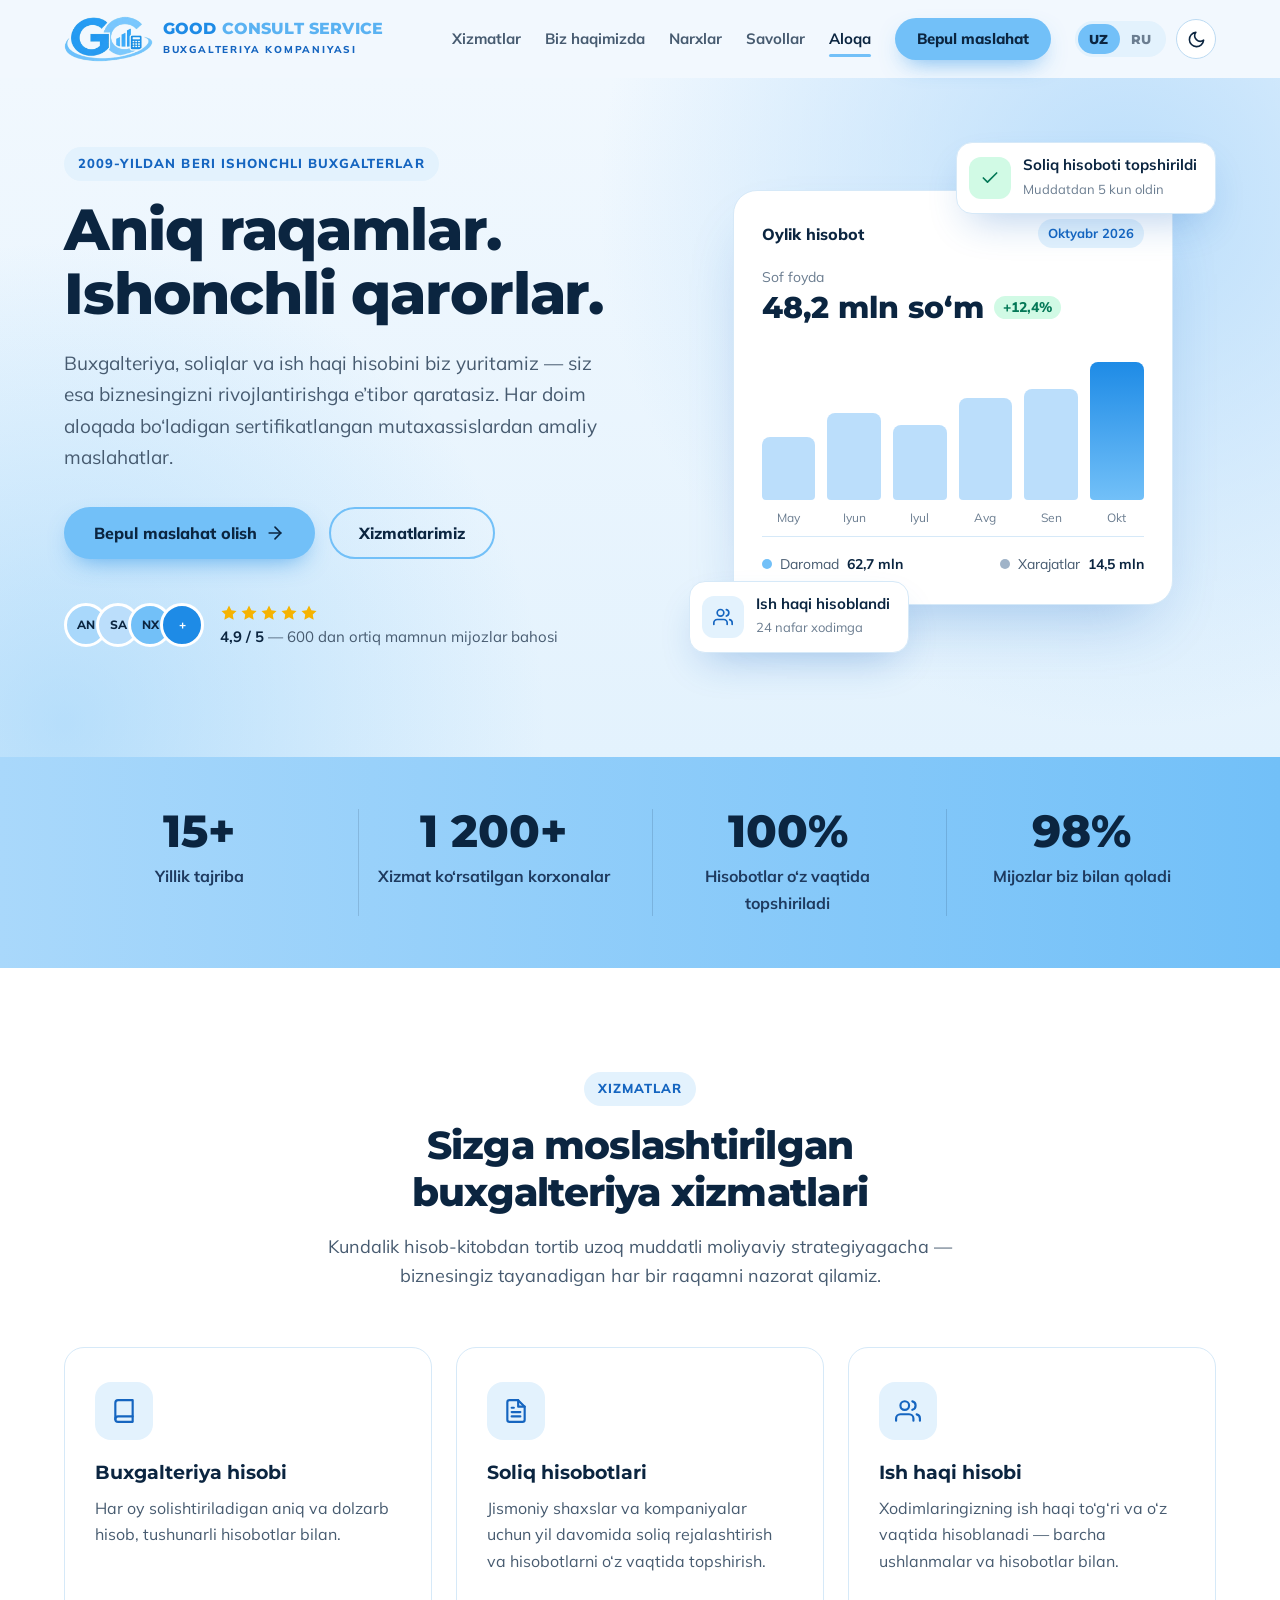
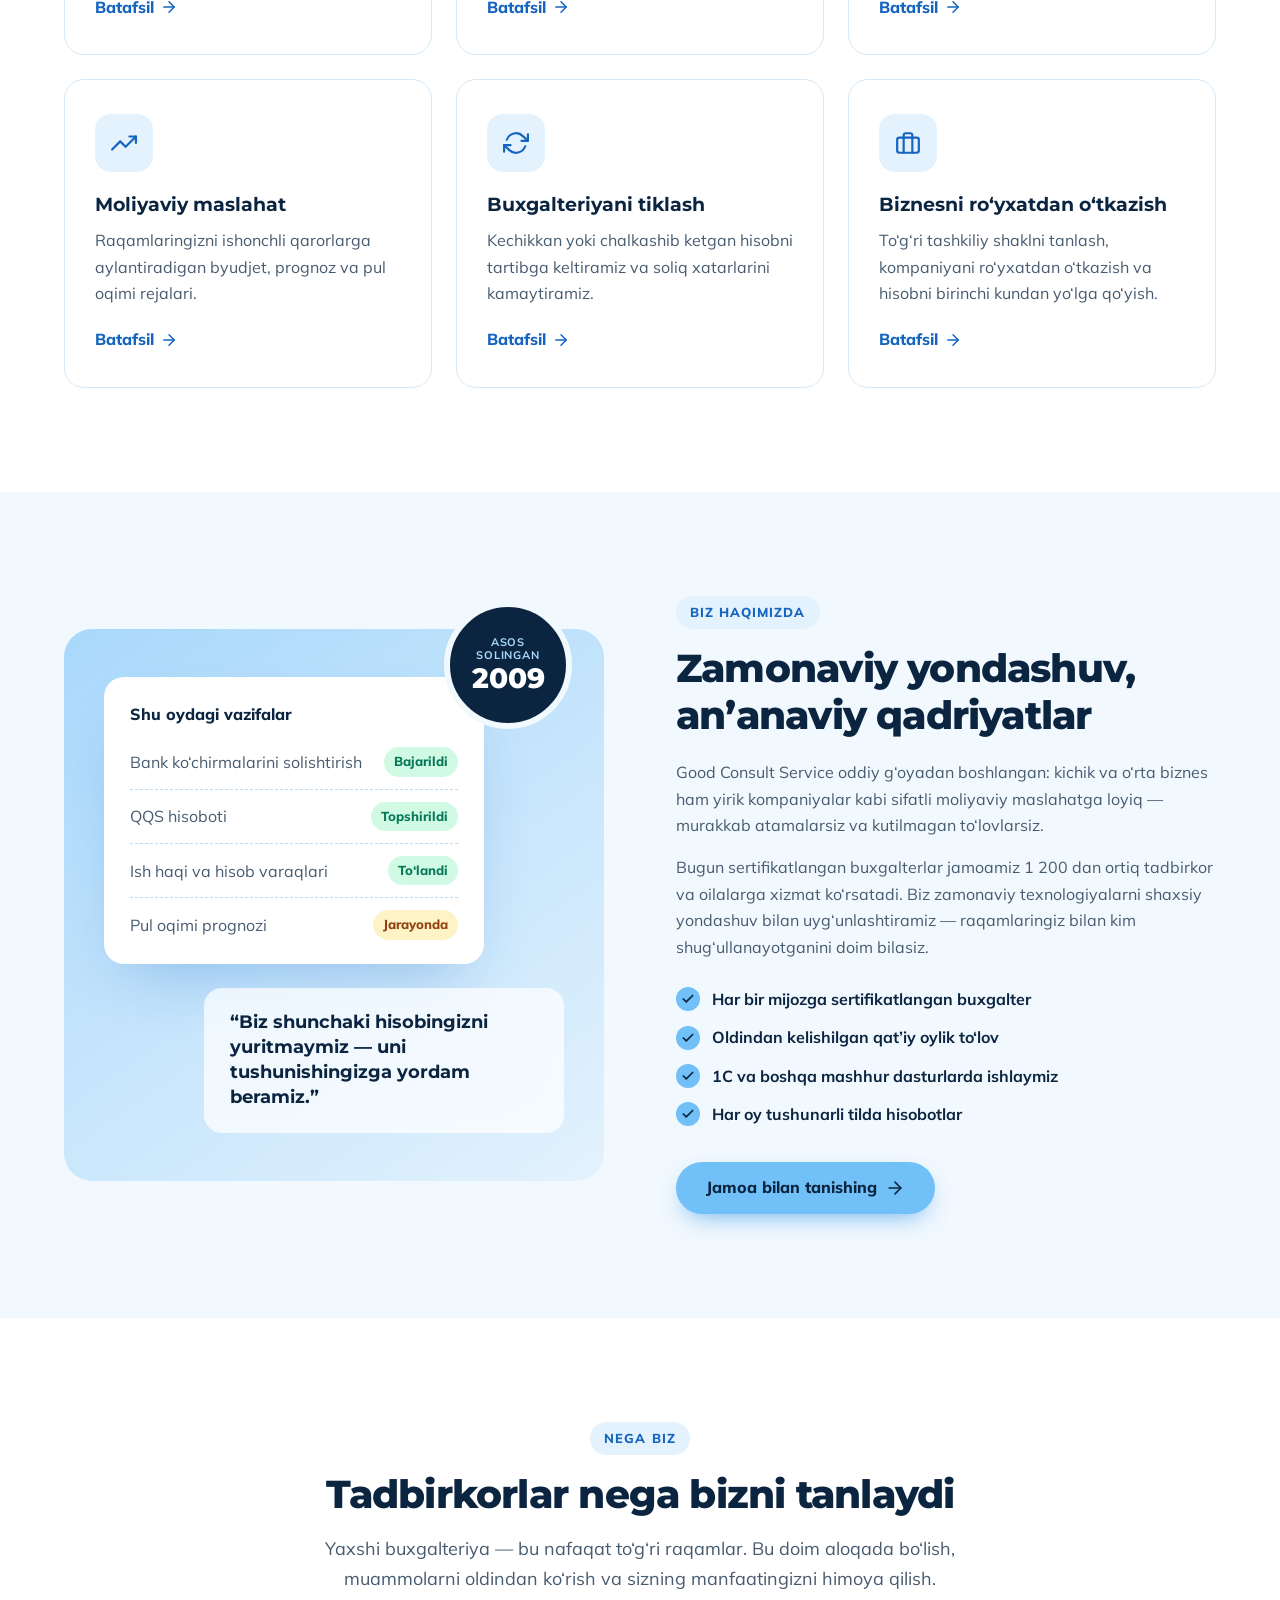
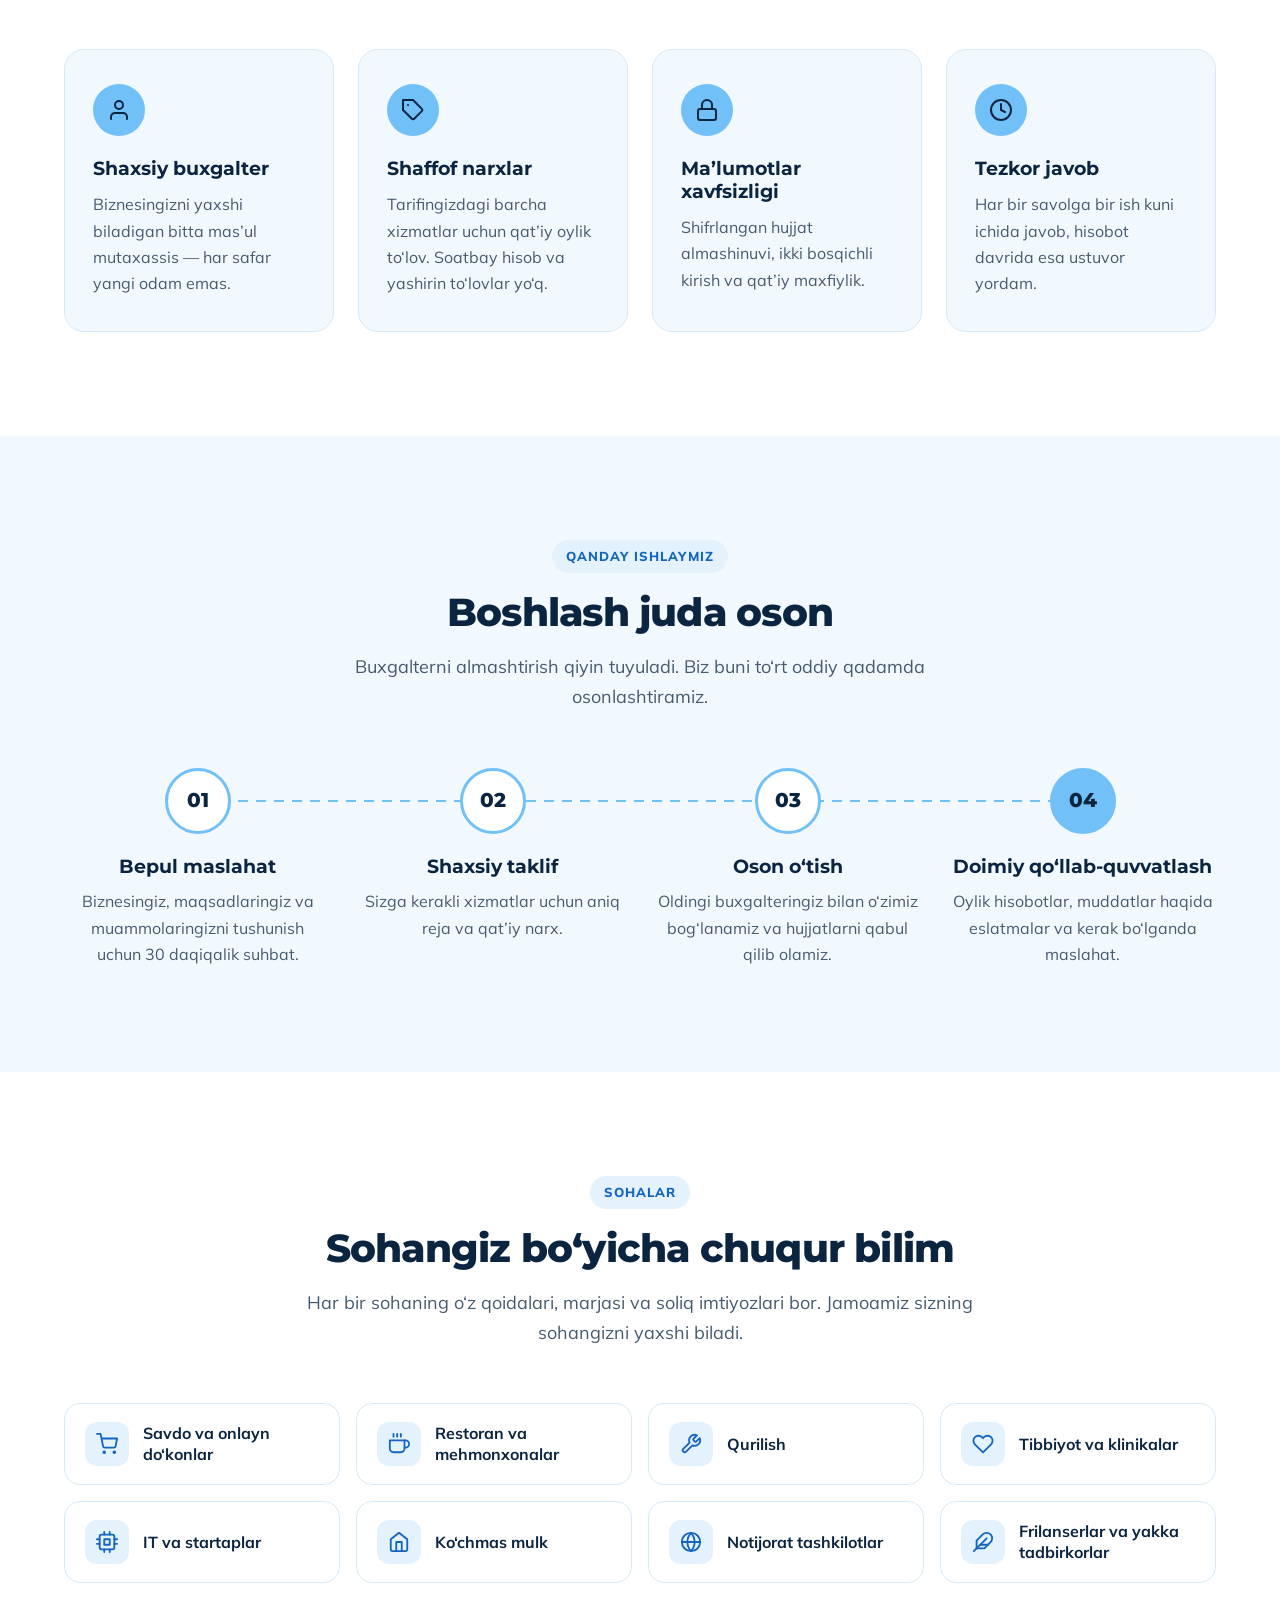
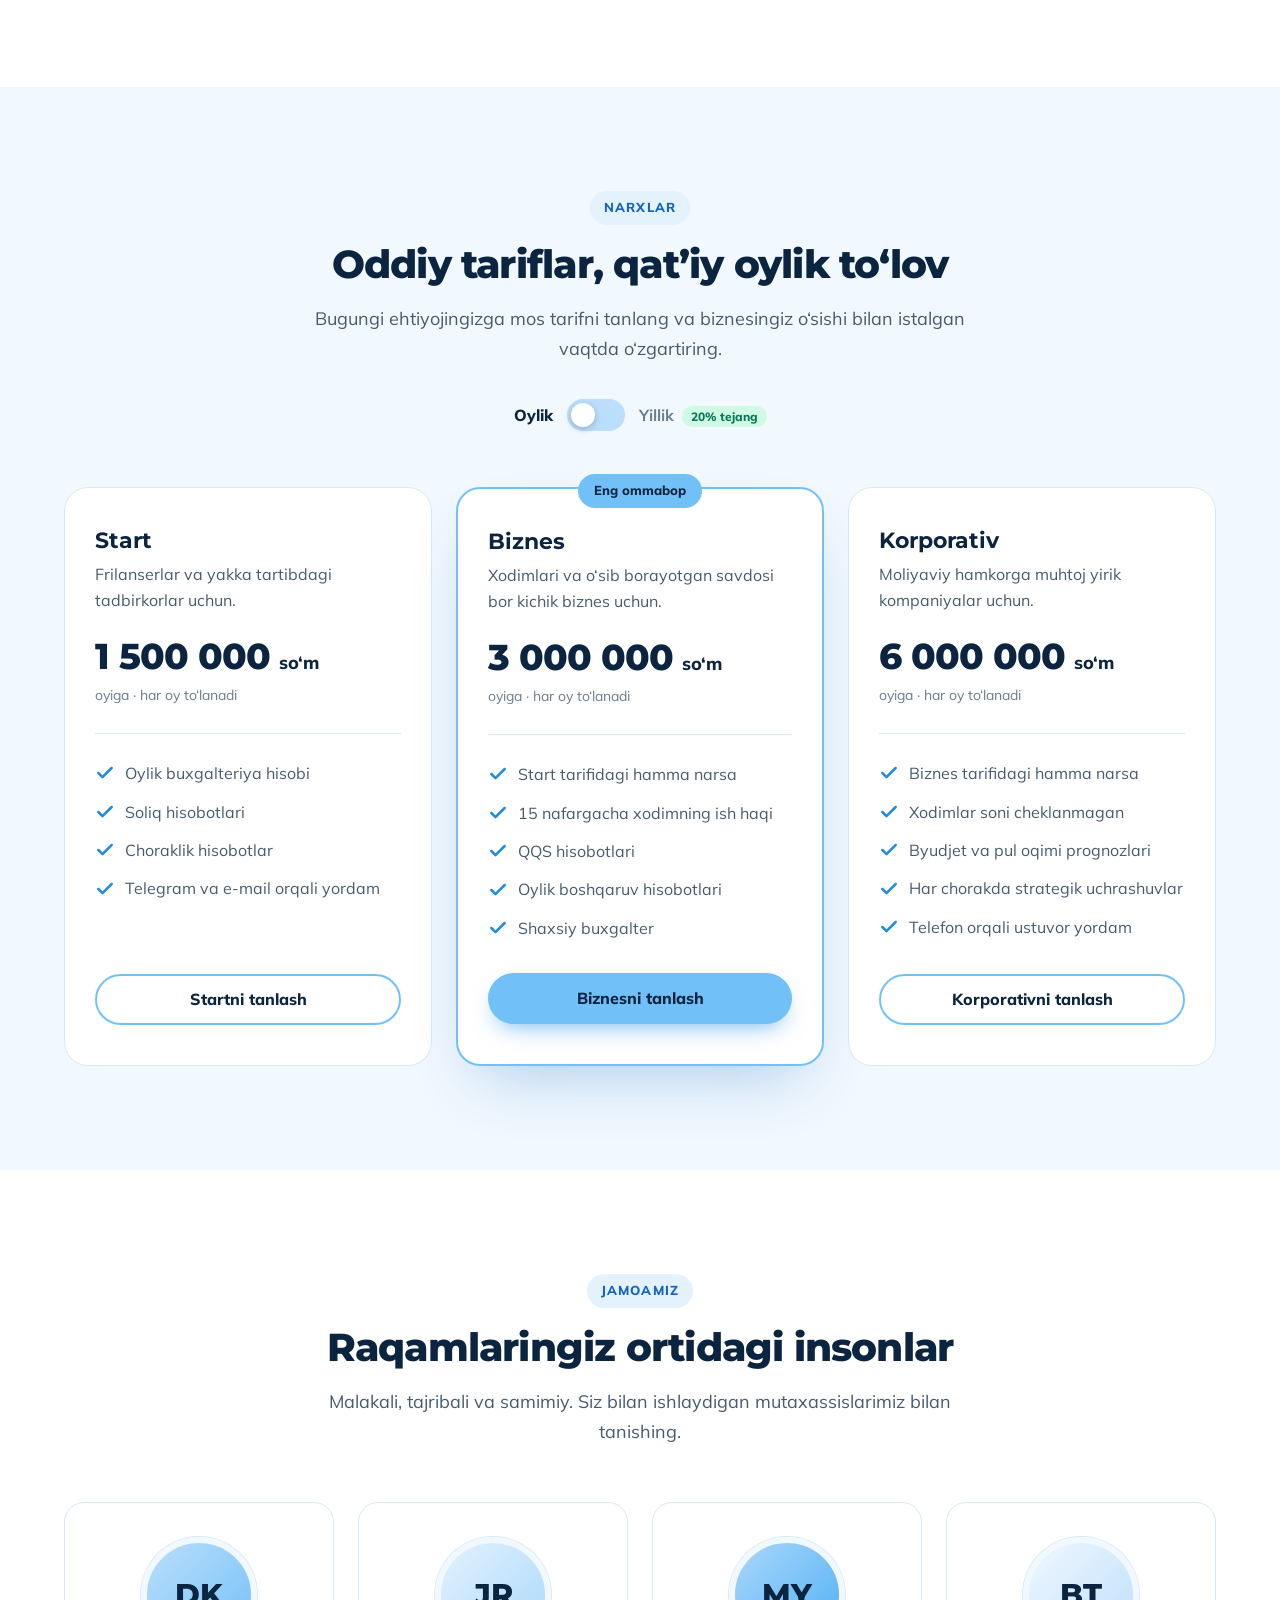
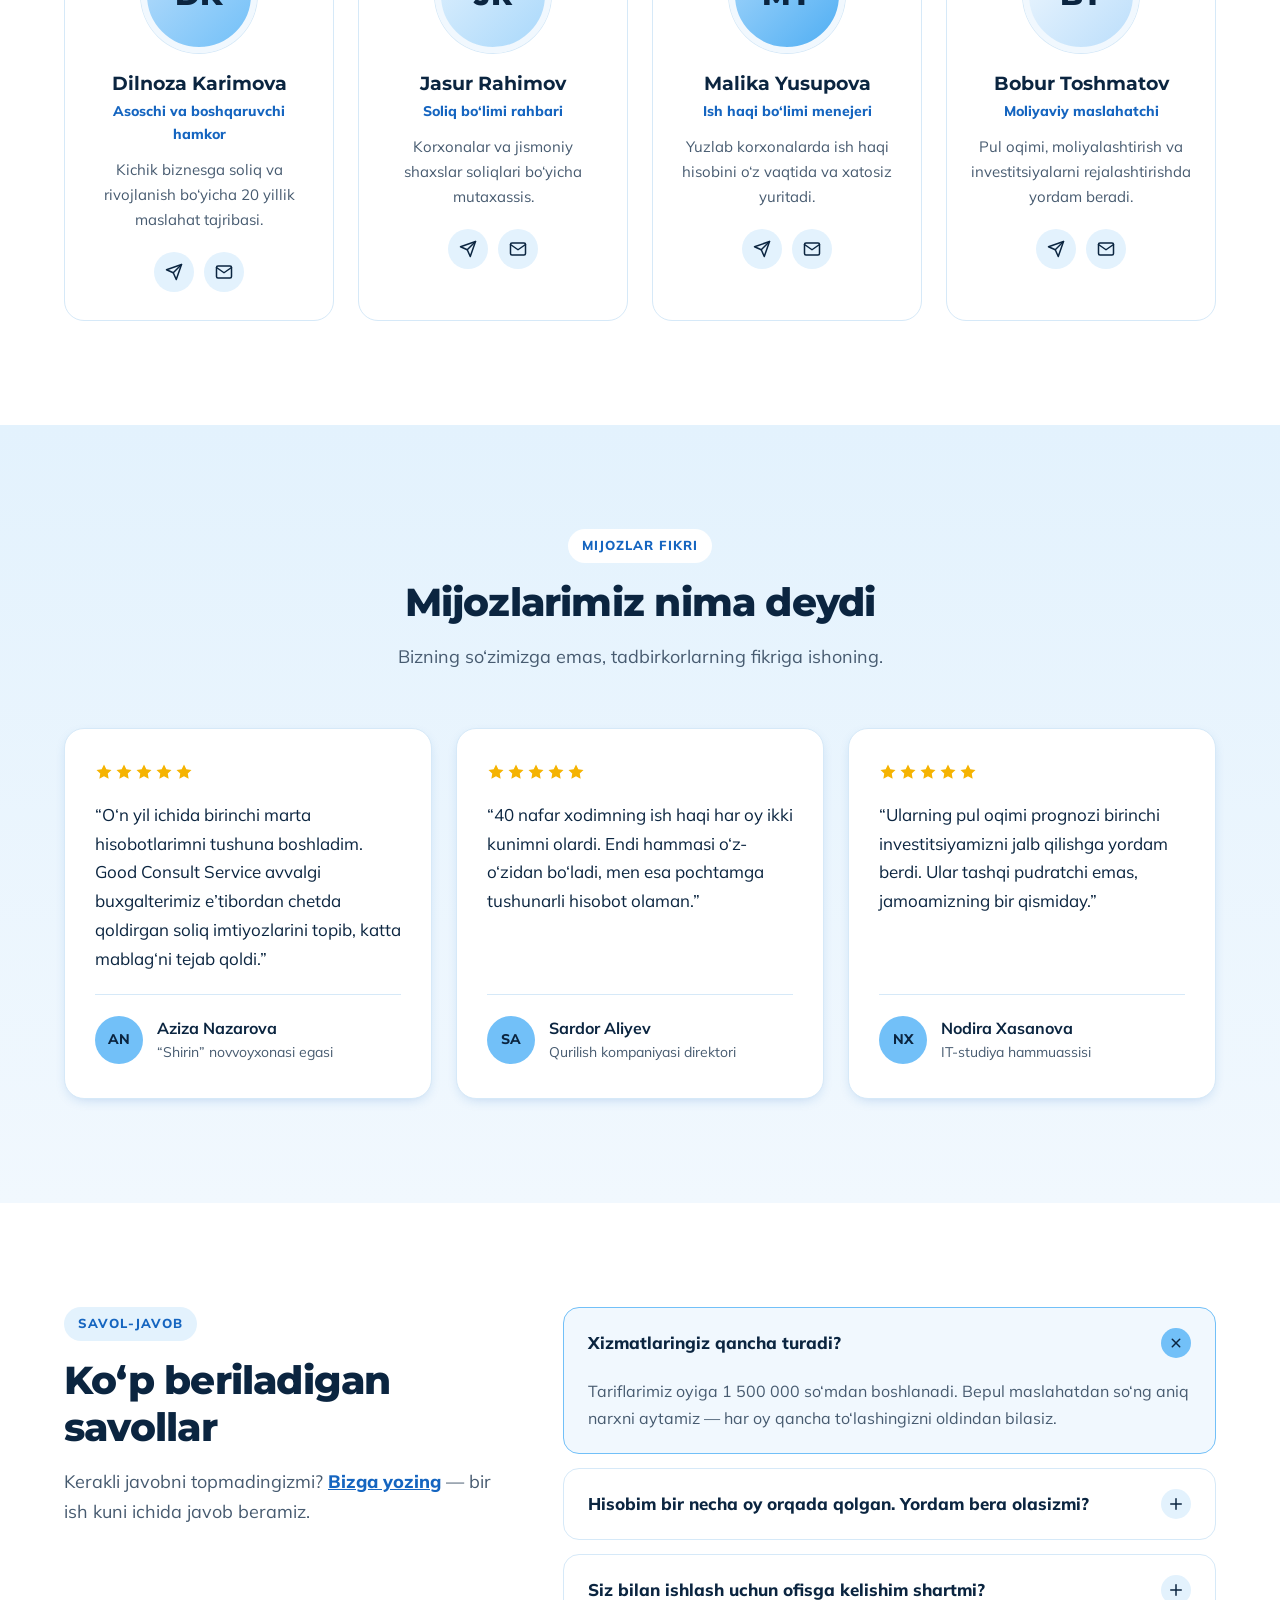
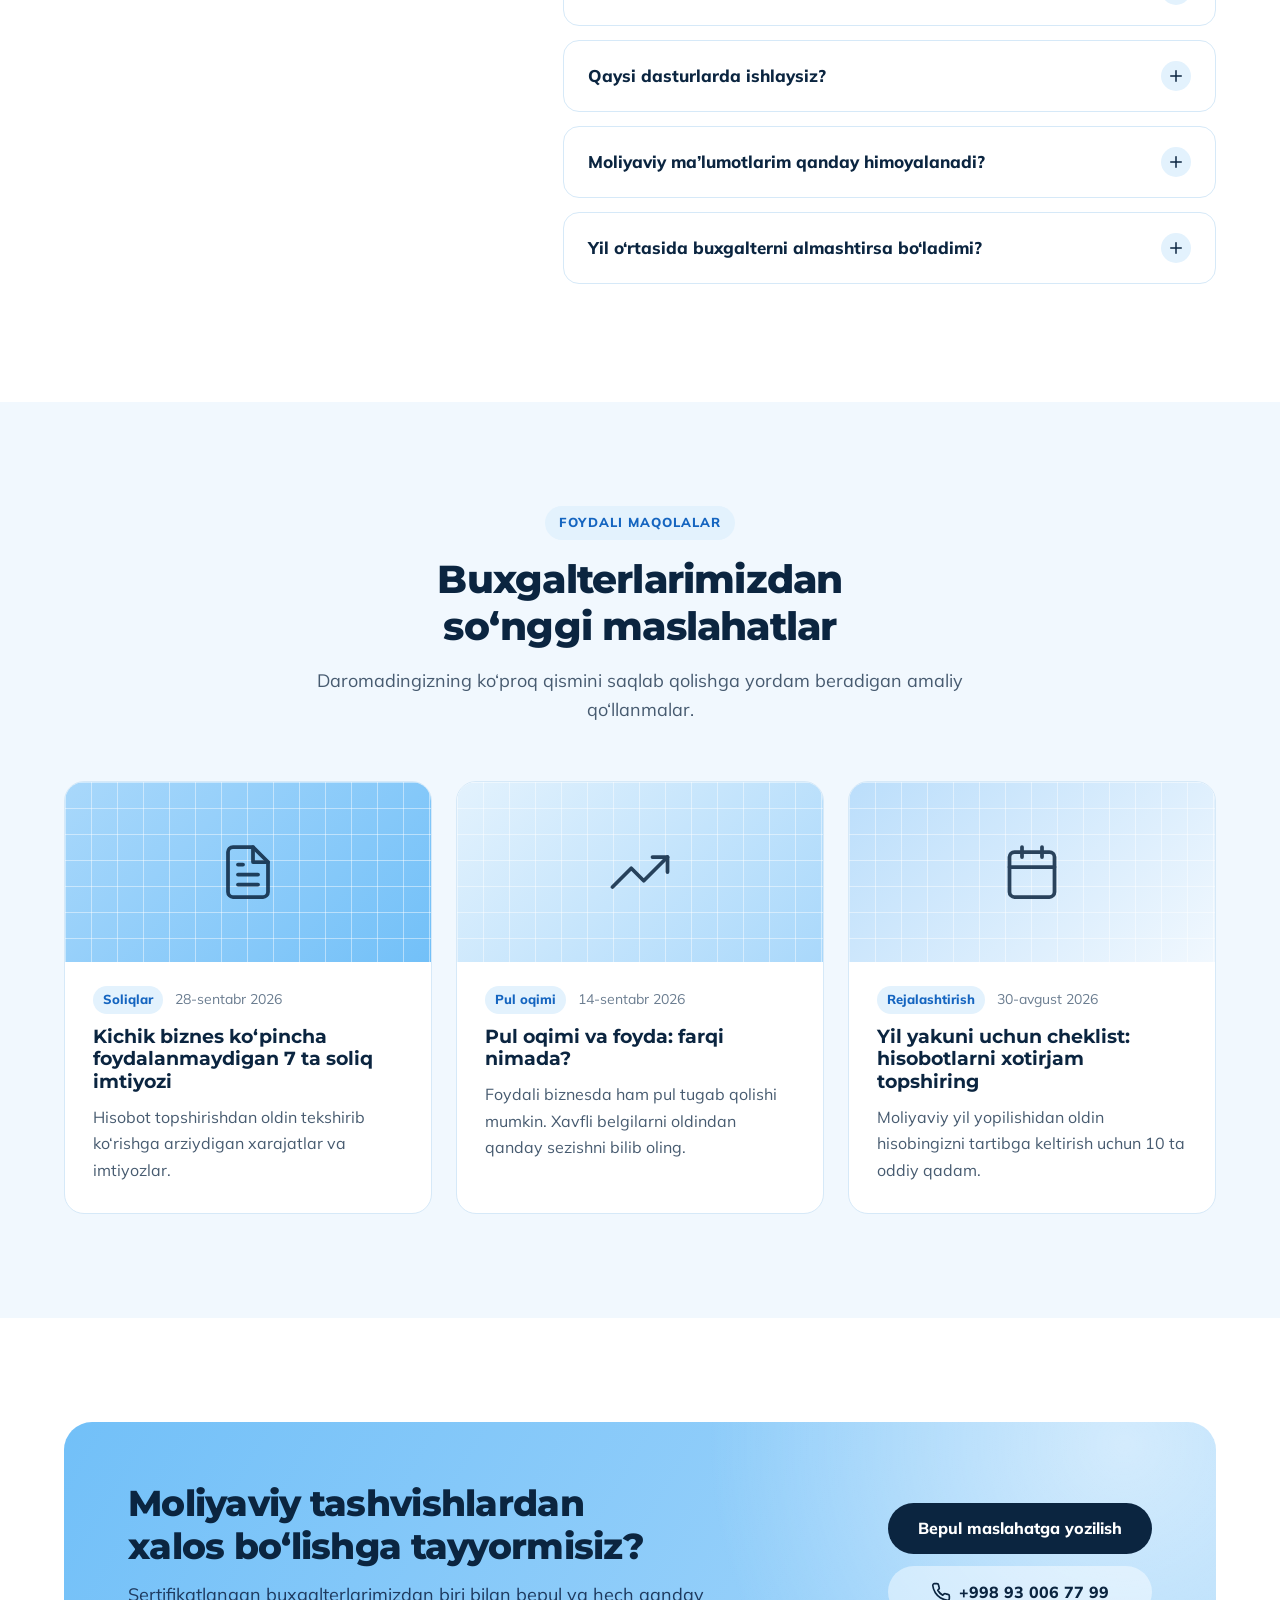
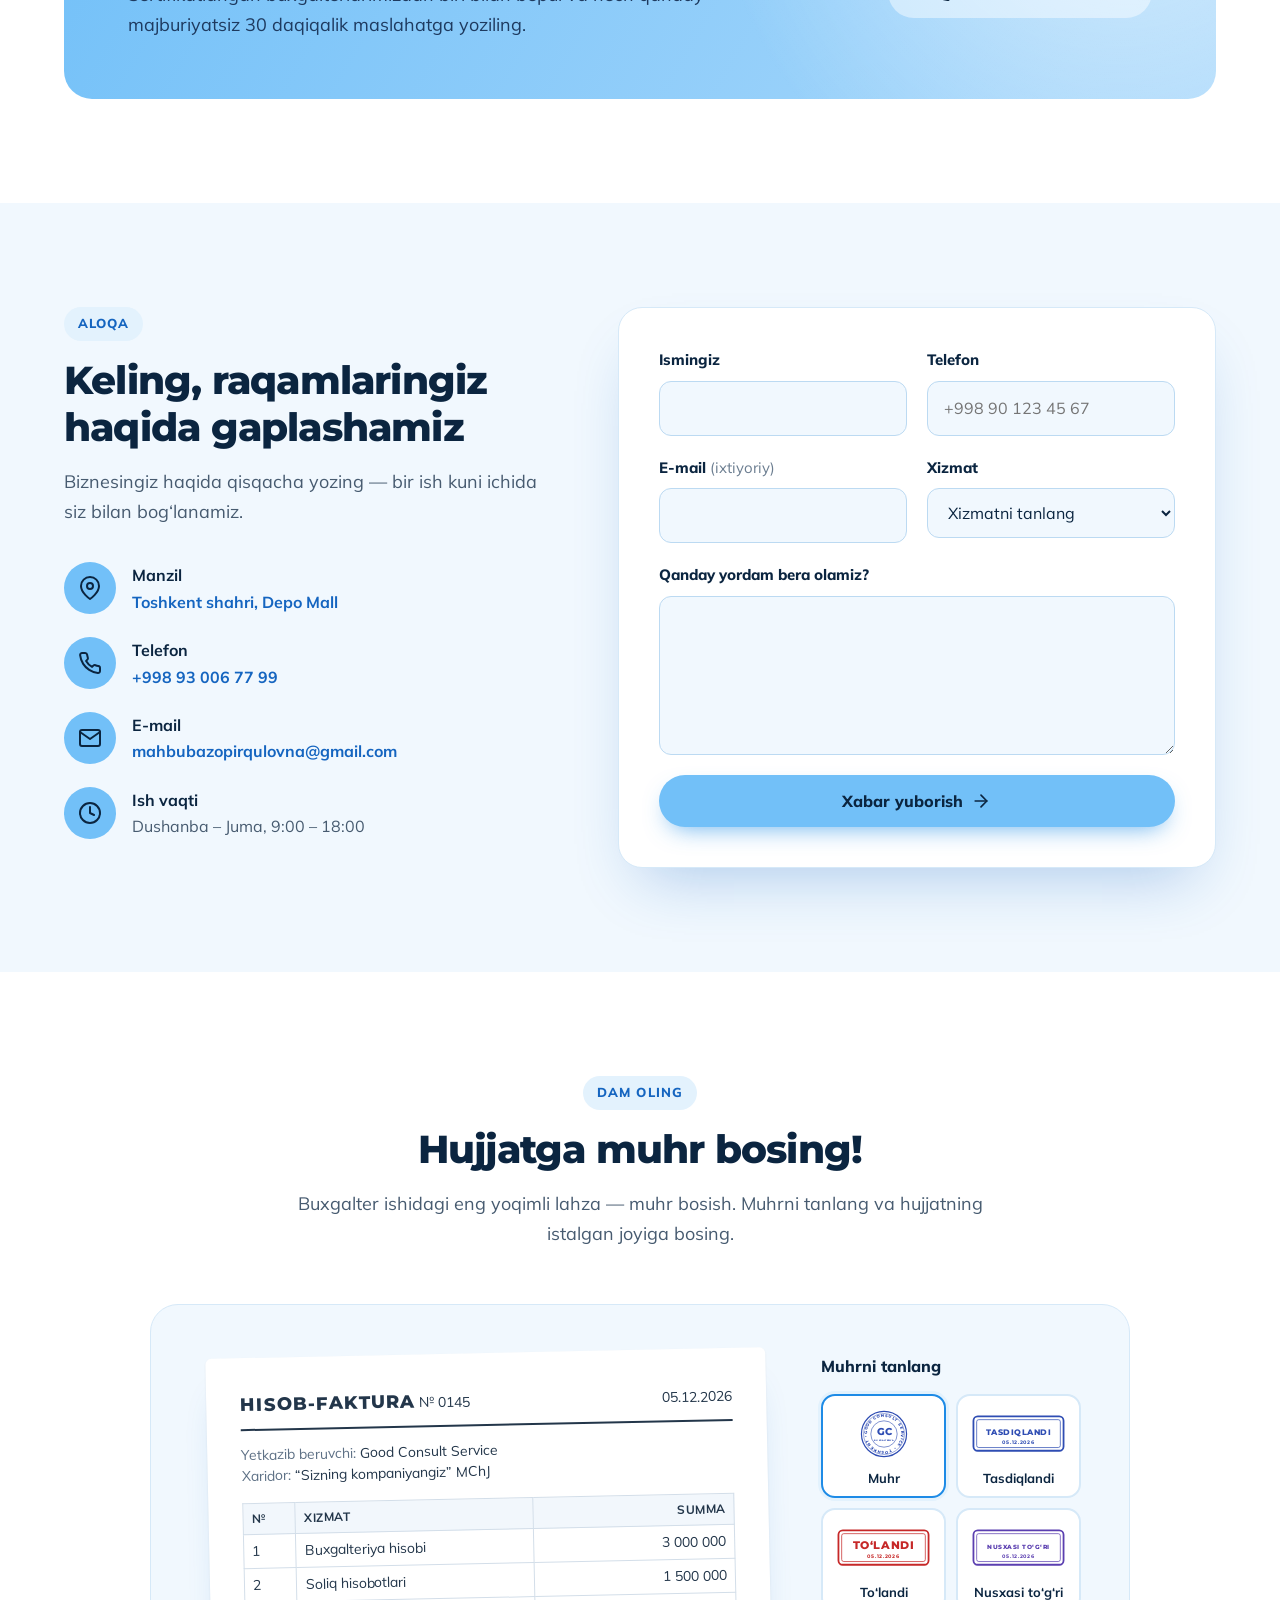
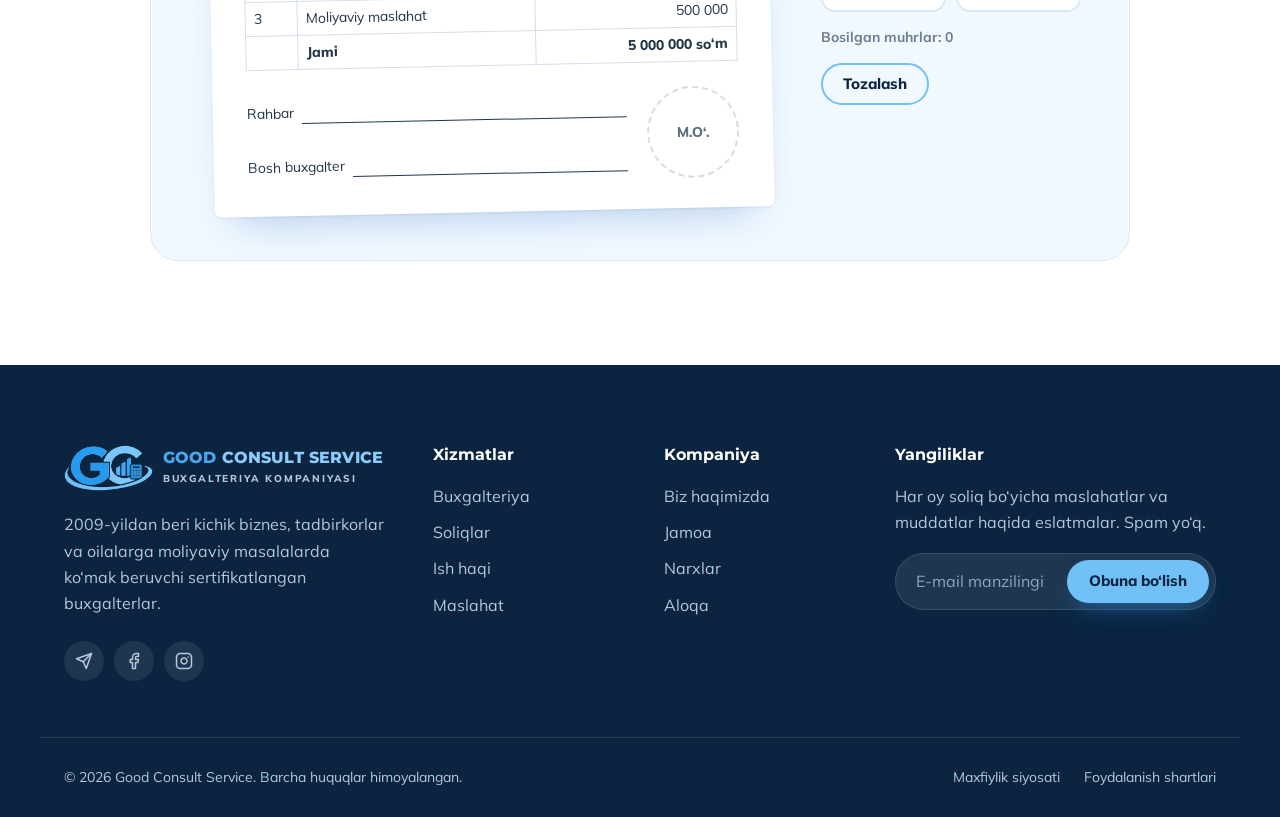
==== commit 57020056: "Fix review findings in the stamp section, phone check and small screens Stamp section: - Fit wide Cy" ====
--- a/Accountants/index.html
+++ b/Accountants/index.html
@@ -705,14 +705,27 @@
                     <p data-i18n="stamp.text">Buxgalter ishidagi eng yoqimli lahza — muhr bosish. Muhrni tanlang va hujjatning istalgan joyiga bosing.</p>
                 </div>
                 <div class="stamp-desk reveal">
+                    <div class="stamp-tools">
+                        <p class="stamp-tools-title" data-i18n="stamp.choose">Muhrni tanlang</p>
+                        <div class="stamp-picker" role="group" aria-label="Muhr turi" data-i18n-attr="aria-label:stamp.pickerLabel">
+                            <button type="button" class="stamp-option" data-stamp="seal" aria-pressed="true"><span class="stamp-preview" aria-hidden="true"></span><span data-i18n="stamp.seal">Muhr</span></button>
+                            <button type="button" class="stamp-option" data-stamp="approved" aria-pressed="false"><span class="stamp-preview" aria-hidden="true"></span><span data-i18n="stamp.approved">Tasdiqlandi</span></button>
+                            <button type="button" class="stamp-option" data-stamp="paid" aria-pressed="false"><span class="stamp-preview" aria-hidden="true"></span><span data-i18n="stamp.paid">To‘landi</span></button>
+                            <button type="button" class="stamp-option" data-stamp="copy" aria-pressed="false"><span class="stamp-preview" aria-hidden="true"></span><span data-i18n="stamp.copy">Nusxasi to‘g‘ri</span></button>
+                        </div>
+                        <p class="stamp-count" id="stamp-count">Bosilgan muhrlar: 0</p>
+                        <button type="button" class="btn btn-outline btn-small" id="stamp-clear" data-i18n="stamp.clear">Tozalash</button>
+                        <p class="stamp-status" id="stamp-status" role="status"></p>
+                    </div>
+
                     <div class="paper" id="stamp-paper" tabindex="0" role="button" aria-label="Hisob-faktura: muhr bosish uchun ustiga bosing yoki Enter tugmasini bosing" data-i18n-attr="aria-label:stamp.paperLabel">
                         <div class="paper-content" aria-hidden="true">
                             <div class="paper-head">
                                 <p><strong data-i18n="stamp.docTitle">HISOB-FAKTURA</strong> <span>№ 0145</span></p>
                                 <span class="paper-date" id="paper-date">10.10.2026</span>
                             </div>
-                            <p class="paper-party"><span data-i18n="stamp.from">Ijrochi:</span> Good Consult Service</p>
-                            <p class="paper-party"><span data-i18n="stamp.to">Buyurtmachi:</span> <span data-i18n="stamp.client">“Sizning kompaniyangiz” MChJ</span></p>
+                            <p class="paper-party"><span data-i18n="stamp.from">Yetkazib beruvchi:</span> Good Consult Service</p>
+                            <p class="paper-party"><span data-i18n="stamp.to">Xaridor:</span> <span data-i18n="stamp.client">“Sizning kompaniyangiz” MChJ</span></p>
                             <table class="paper-table">
                                 <thead>
                                     <tr><th>№</th><th data-i18n="stamp.colService">Xizmat</th><th data-i18n="stamp.colSum">Summa</th></tr>
@@ -734,19 +747,6 @@
                         </div>
                         <div class="paper-stamps" id="paper-stamps" aria-hidden="true"></div>
                     </div>
-
-                    <div class="stamp-tools">
-                        <p class="stamp-tools-title" data-i18n="stamp.choose">Muhrni tanlang</p>
-                        <div class="stamp-picker" role="group" aria-label="Muhr turi" data-i18n-attr="aria-label:stamp.pickerLabel">
-                            <button type="button" class="stamp-option" data-stamp="seal" aria-pressed="true"><span class="stamp-preview" aria-hidden="true"></span><span data-i18n="stamp.seal">Muhr</span></button>
-                            <button type="button" class="stamp-option" data-stamp="approved" aria-pressed="false"><span class="stamp-preview" aria-hidden="true"></span><span data-i18n="stamp.approved">Tasdiqlandi</span></button>
-                            <button type="button" class="stamp-option" data-stamp="paid" aria-pressed="false"><span class="stamp-preview" aria-hidden="true"></span><span data-i18n="stamp.paid">To‘landi</span></button>
-                            <button type="button" class="stamp-option" data-stamp="copy" aria-pressed="false"><span class="stamp-preview" aria-hidden="true"></span><span data-i18n="stamp.copy">Nusxasi to‘g‘ri</span></button>
-                        </div>
-                        <p class="stamp-count" id="stamp-count">Bosilgan muhrlar: 0</p>
-                        <button type="button" class="btn btn-outline btn-small" id="stamp-clear" data-i18n="stamp.clear">Tozalash</button>
-                        <p class="stamp-status" id="stamp-status" role="status"></p>
-                    </div>
                 </div>
             </div>
         </section>
--- a/Accountants/style.css
+++ b/Accountants/style.css
@@ -1944,7 +1944,7 @@
 /* ---------- 15. Stamp the documents ---------- */
 
 .stamp-desk {
-    align-items: center;
+    align-items: start;
     background-color: var(--bg-tint);
     border: 1px solid var(--border);
     border-radius: 28px;
@@ -1971,8 +1971,21 @@
     padding: 34px 34px 30px;
     position: relative;
     transform: rotate(var(--paper-tilt));
+    -webkit-touch-callout: none;
+    -webkit-user-select: none;
     user-select: none;
     width: 100%;
+}
+
+/* The picker comes first in the page (and in Tab order) but sits to the right on wide screens */
+.stamp-desk .paper {
+    grid-column: 1;
+    grid-row: 1;
+}
+
+.stamp-desk .stamp-tools {
+    grid-column: 2;
+    grid-row: 1;
 }
 
 .paper:focus-visible {
@@ -2201,10 +2214,11 @@
     font-weight: 700;
 }
 
+/* Room for two lines, so showing or clearing the message never shifts the layout */
 .stamp-status {
     color: var(--success-text);
     font-weight: 800;
-    min-height: 1.5em;
+    min-height: 3.3em;
 }
 
 /* ---------- 16. Footer ---------- */
@@ -2507,8 +2521,10 @@
         padding: 32px 24px;
     }
 
-    .stamp-tools {
-        order: -1;
+    .stamp-desk .paper,
+    .stamp-desk .stamp-tools {
+        grid-column: auto;
+        grid-row: auto;
     }
 
     .stamp-picker {
@@ -2696,6 +2712,11 @@
         width: 72px;
     }
 
+    .stamp-round {
+        max-width: 112px;
+        width: 26%;
+    }
+
     .hero-actions .btn,
     .cta-actions .btn {
         width: 100%;
@@ -2707,6 +2728,42 @@
 
     .float-card small {
         font-size: 12px;
+    }
+}
+
+/* The smallest phones (320 px): shrink the header a little so the menu button fits */
+@media (max-width: 359px) {
+    .header-tools {
+        gap: 4px;
+    }
+
+    .site-header .logo-mark {
+        height: 28px;
+    }
+
+    .site-header .logo {
+        gap: 5px;
+    }
+
+    .site-header .logo-name {
+        font-size: 10px;
+    }
+
+    .theme-toggle {
+        height: 32px;
+        width: 32px;
+    }
+
+    .nav-toggle {
+        width: 30px;
+    }
+
+    .site-footer .logo-name b {
+        display: block;
+    }
+
+    .site-footer .logo-text small {
+        letter-spacing: 0.1em;
     }
 }
 
